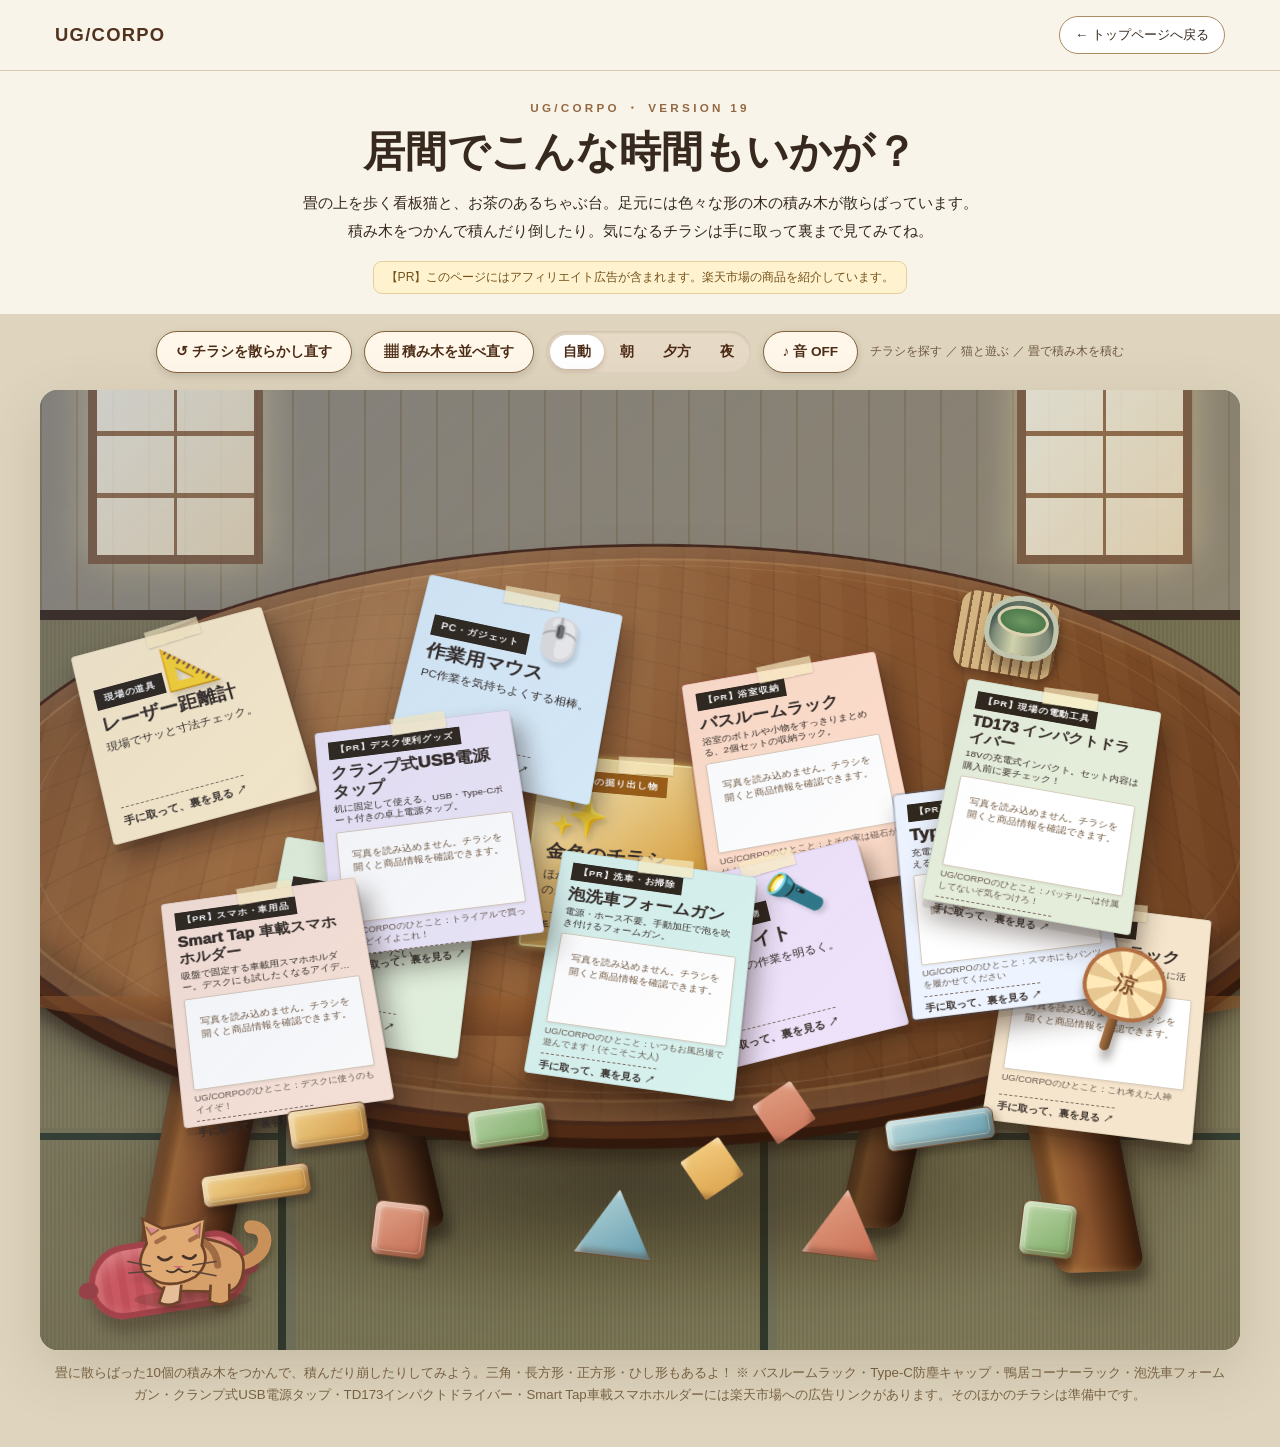
==== affiliate.html @ 56a3729c "Update affiliate.html" ====
<!doctype html>
<html lang="ja">
<head>
<meta charset="utf-8">
<meta name="viewport" content="width=device-width,initial-scale=1">
<meta name="description" content="UG/CORPOのおすすめ道具を、和室のちゃぶ台に散らかったチラシから探すアフィリエイトコーナー。">
<title>アフィリエイトコーナー｜UG/CORPO【居間でこんな時間もいかが？・Version 19】</title>
<style>
:root{font-family:"Yu Gothic","Hiragino Kaku Gothic ProN",Meiryo,sans-serif;color:#37291e;color-scheme:light}
*{box-sizing:border-box}
html{scroll-behavior:smooth}
body{margin:0;min-height:100vh;background:#dfd5be}
a{color:inherit}
button{font:inherit;cursor:pointer}
:focus-visible{outline:3px solid #f0a836;outline-offset:4px}
.site-head{padding:16px clamp(15px,5vw,55px);background:#f8f4e9;display:flex;align-items:center;justify-content:space-between;gap:12px;border-bottom:1px solid #dac9ac}
.site-brand{font-size:1.15rem;font-weight:900;letter-spacing:.07em;color:#51321d;text-decoration:none}
.site-head .back{font-size:.83rem;text-decoration:none;border:1px solid #ad8c64;border-radius:30px;padding:9px 15px;background:white}
.intro{padding:30px 18px 20px;text-align:center;background:#f8f4e9}
.eyebrow{font-size:.73rem;letter-spacing:.28em;color:#946942;font-weight:800}
h1{font-size:clamp(1.65rem,4vw,2.6rem);margin:8px auto 10px}
.intro p{font-size:.92rem;line-height:1.9;margin:0 auto;max-width:760px}
.notice{display:inline-block;background:#fff3cf;color:#73511c;border:1px solid #e5d09b;padding:7px 12px;border-radius:9px;font-size:.76rem;margin-top:15px}
.toolbar{display:flex;align-items:center;justify-content:center;gap:12px;margin:17px 12px;flex-wrap:wrap}
.toolbar button{border:1px solid #83603e;background:#fff8ea;border-radius:28px;padding:11px 19px;color:#4d2c17;box-shadow:0 3px 8px #0002;font-size:.85rem;font-weight:800}
.toolbar span{font-size:.78rem;color:#6f5944}
/* 和室：壁、障子、畳 */
.scene{isolation:isolate;position:relative;overflow:hidden;max-width:1200px;height:790px;margin:auto;border-radius:18px;background:linear-gradient(#e6d4af 0 24%,#958d54 24% 100%);box-shadow:0 20px 60px #4d382529,inset 0 0 30px #54392722}
.wall{position:absolute;inset:0 0 auto;height:24%;background:repeating-linear-gradient(90deg,#d6bc8c 0 2px,transparent 2px 36px),linear-gradient(110deg,#e7dbbd,#e3cfa7);border-bottom:10px solid #65462e}
.shoji{position:absolute;top:-36px;width:175px;height:210px;opacity:.79;border:9px solid #795438;background:linear-gradient(90deg,transparent 0 49%,#8e6640 49% 51%,transparent 51%),repeating-linear-gradient(0deg,transparent 0 57px,#916640 57px 62px),linear-gradient(130deg,#fffdef,#f3e2be);box-shadow:0 6px 20px #34231733}
.shoji.left{left:4%}.shoji.right{right:4%}
.tatami{position:absolute;inset:24% 0 0;background:
  repeating-linear-gradient(90deg,transparent 0 238px,#384e36 238px 246px,#a4a67b 246px 255px,transparent 255px 482px),
  repeating-linear-gradient(0deg,transparent 0 210px,#405844 210px 217px,#b4ad75 217px 222px,transparent 222px 424px),
  repeating-linear-gradient(90deg,#fff7d40e 0 2px,#273d2f10 2px 4px),
  linear-gradient(115deg,#c8bd7e,#aea968 55%,#c5ba7a)}
.tatami:after{content:"";position:absolute;inset:0;background:radial-gradient(ellipse at center,transparent 18%,#56452a40 100%)}
/* 大きなちゃぶ台：天板、厚い縁、手前と奥の脚 */
.chabudai{position:absolute;width:min(1100px,98%);height:750px;left:50%;top:3px;transform:translateX(-50%);filter:drop-shadow(0 24px 22px #3022143c)}
.floor-shadow{position:absolute;z-index:0;left:9%;right:9%;bottom:2%;height:25%;background:radial-gradient(ellipse,#281f15a1 0%,#34250e47 38%,transparent 70%);filter:blur(20px)}
.leg{position:absolute;z-index:1;top:53%;height:39%;width:7%;background:linear-gradient(90deg,#4a270f 0%,#9d6635 22%,#85502b 50%,#46240e 89%,#30190d);border-radius:7px 7px 16px 16px;box-shadow:inset 5px 0 9px #ecc68d43,5px 12px 12px #24190e77;transform-origin:top}
.leg.back-left{left:27%;top:54%;height:29%;width:5%;transform:skewX(13deg);filter:brightness(.65)}
.leg.back-right{right:27%;top:54%;height:29%;width:5%;transform:skewX(-12deg);filter:brightness(.65)}
.leg.front-left{left:19%;transform:skewX(-9deg) rotate(2deg)}
.leg.front-right{right:19%;transform:skewX(9deg) rotate(-2deg)}
.top-slab{position:absolute;z-index:2;left:2%;right:2%;top:7%;height:69%;border-radius:50%;transform:perspective(1400px) rotateX(36deg) rotate(-1deg);transform-origin:center center;
 background:
 radial-gradient(ellipse at 31% 16%,#fff1cd27,transparent 33%),
 repeating-radial-gradient(ellipse at 32% 110%,transparent 0 19px,#20120915 20px 21px,transparent 22px 41px),
 repeating-linear-gradient(94deg,transparent 0 24px,#2510040f 25px 27px,#ffdf9d0a 27px 50px),
 linear-gradient(115deg,#81512c 0%,#b77b45 28%,#995e31 62%,#72401f 100%);
 box-shadow:0 12px 0 #5b3017,0 21px 0 #391c0e,0 30px 16px #26170e99,inset 0 0 0 17px #4f28164b,inset 0 0 0 20px #edbf8440,inset 0 8px 32px #f7d6aa44,inset 0 -30px 26px #190d0b52;
 border:4px solid #4f2c1c}
.top-slab:after{content:"";position:absolute;inset:4% 5%;border-radius:50%;border:1px solid #f4d1a833;pointer-events:none}
.wood-rim{position:absolute;z-index:3;left:7%;right:7%;top:55%;height:20%;border-radius:0 0 50% 50%/0 0 90% 90%;background:linear-gradient(#985b2a99,#5b311a,#381e11);clip-path:ellipse(50% 24% at 50% 0);opacity:.9;pointer-events:none}
/* 茶器・和室小物 */
.coaster{position:absolute;z-index:5;left:70%;top:19%;width:100px;height:78px;transform:rotate(10deg);border-radius:15px;background:repeating-linear-gradient(90deg,#d8b782 0 7px,#805d38 8px 10px);box-shadow:0 4px 8px #0004;pointer-events:none}
.teacup{position:absolute;z-index:6;left:72%;top:19%;width:74px;height:64px;border-radius:50% 50% 39% 39%;background:linear-gradient(90deg,#6c7d6d,#d4d5ac 40%,#88917c 86%);border:5px solid #c4c8af;box-shadow:5px 13px 12px #24170d55,inset 0 12px 5px #334a43ad;pointer-events:none;transform:rotate(10deg)}
.teacup:before{content:"";position:absolute;inset:5px 6px 19px;border-radius:50%;background:radial-gradient(ellipse,#729b62,#406f43);border:3px solid #dfd5b0}
.table-note{position:absolute;z-index:7;left:78%;top:43%;transform:rotate(11deg);padding:14px 12px;background:#f6daa0;box-shadow:2px 6px 10px #26170e66;font-size:.74rem;font-weight:800;color:#6f4a27;pointer-events:none}
/* チラシは天板の上に置き、少し斜めに配置 */
.paper-layer{position:absolute;z-index:8;inset:0;pointer-events:none}
.flyer{position:absolute;left:var(--x);top:var(--y);width:234px;height:242px;padding:14px 14px 13px;border:1px solid #00000016;border-radius:4px;color:#342b26;background:var(--paper);box-shadow:2px 8px 1px #2410061a,7px 17px 27px #21120b70;transform:rotate(var(--rotation)) perspective(1100px) rotateX(8deg);z-index:var(--z);pointer-events:auto;touch-action:none;user-select:none;text-align:left;cursor:grab;display:flex;flex-direction:column;justify-content:space-between;transition:filter .18s,box-shadow .18s}
.flyer[data-id="bathrack"]{box-shadow:2px 8px 1px #2410061a,7px 17px 27px #21120b70,0 0 0 2px #b94a3d42}
.flyer:hover{filter:brightness(1.03);box-shadow:5px 18px 32px #140c096b}
.flyer.dragging{cursor:grabbing;filter:brightness(1.05);box-shadow:10px 26px 35px #140c0988}
.flyer:before{content:"";position:absolute;top:-8px;left:39%;width:57px;height:20px;transform:rotate(-3deg);background:#fff1c4b0;box-shadow:0 1px 2px #0003}
.flyer-kicker{font-size:.65rem;font-weight:900;background:#30281e;color:white;display:inline-block;padding:5px 9px;letter-spacing:.08em}
.flyer-icon{font-size:3.45rem;text-align:center;margin:6px 0 1px;line-height:1.2;text-shadow:3px 5px 5px #0002}
.flyer-title{font-size:1.42rem;font-weight:1000;line-height:1.25;display:block}
.flyer-copy{font-size:.75rem;line-height:1.5;display:block;margin-top:6px}
.flyer-end{border-top:1px dashed #7f6c63;padding-top:7px;text-align:right;font-size:.69rem;font-weight:800;display:block;margin-top:6px}
.room-foot{max-width:1200px;margin:12px auto 40px;text-align:center;color:#796445;font-size:.83rem;line-height:1.7;padding:0 14px}
/* 手に取った紙：表と裏を3D回転で切り替え */
dialog{width:min(500px,calc(100vw - 28px));max-height:min(90dvh,730px);padding:0;border:0;border-radius:13px;box-shadow:0 36px 100px #180d05bd;background:transparent;overflow:visible}
dialog::backdrop{background:#120b06b8;backdrop-filter:blur(5px)}
.paper-modal{height:min(550px,77dvh);min-height:430px;perspective:1200px}
.paper-modal-inner{width:100%;height:100%;position:relative;transform-style:preserve-3d;transition:transform .65s cubic-bezier(.2,.8,.2,1)}
dialog.is-back .paper-modal-inner{transform:rotateY(180deg)}
.paper-face{position:absolute;inset:0;overflow:auto;background:#fff8e8;border-radius:8px;backface-visibility:hidden;-webkit-backface-visibility:hidden;padding:28px 29px;box-shadow:inset 0 0 30px #996e2816;display:flex;flex-direction:column;justify-content:space-between}
.paper-face.back{transform:rotateY(180deg);background:repeating-linear-gradient(0deg,transparent 0 29px,#87a1b822 30px 31px),#fffef6}
.modal-top{display:flex;justify-content:space-between;align-items:start;gap:10px}
.modal-kicker{color:#9d6c37;font-size:.78rem;font-weight:900;letter-spacing:.17em}
.close{flex:none;border:none;background:#eadccb;border-radius:100%;font-size:1.5rem;width:38px;height:38px}
.paper-face h2{font-size:clamp(1.5rem,5vw,2.2rem);margin:9px 0}
.paper-face p{line-height:1.9;font-size:.96rem}
.modal-icon{font-size:4rem;text-align:center}
.memo-title{font-family:cursive;color:#536981;font-size:1.25rem;margin:10px 0}
.memo-list{line-height:2;padding-left:24px;font-size:.91rem}
.modal-buttons{display:flex;flex-wrap:wrap;gap:9px;margin-top:12px}
.modal-buttons button,.modal-buttons a{border:0;border-radius:9px;background:#3c2d23;color:#fff;text-decoration:none;padding:11px 14px;font-weight:800;font-size:.83rem}
.modal-buttons .shop-rakuten{background:#bf294b}.modal-buttons .shop-amazon{background:#343c48}
.placeholder{font-size:.77rem;color:#6f6054;margin-top:10px}
@media(max-width:760px){
.scene{height:830px;border-radius:13px}.chabudai{width:118%;height:780px;left:50%;top:26px}
.top-slab{top:10%;height:64%;transform:perspective(1050px) rotateX(38deg)}
.leg{top:54%;height:33%}.wood-rim{top:55%}
.flyer{width:clamp(137px,37vw,195px);height:207px;padding:11px}
.flyer{left:var(--xm);top:var(--ym);transform:rotate(var(--rm)) perspective(1050px) rotateX(8deg)}
.flyer-icon{font-size:2.6rem;margin:3px 0}.flyer-title{font-size:1.03rem}.flyer-copy{font-size:.67rem}.flyer-end{font-size:.62rem}.flyer-kicker{font-size:.58rem}
.table-note{display:none}.teacup{left:77%;top:16%;transform:scale(.67)}.coaster{left:76%;top:17%;transform:scale(.65)}
.shoji{width:94px;height:168px}.site-head{padding:10px 14px}.site-brand{font-size:1rem}
}
@media(prefers-reduced-motion:reduce){.paper-modal-inner,.flyer{transition:none}}

/* ==================================================
   Version 5：広くて大きなちゃぶ台（2026-11-04）
   ※ このファイルだけで動作します。外部CSSは不要です。
   ================================================== */
.scene {
  height: 960px;
}
.chabudai {
  width: min(1380px, 116%);
  height: 890px;
  top: 28px;
}
/* 大きな天板。見下ろす角度はゆるめの32度。 */
.top-slab {
  left: 1%;
  right: 1%;
  top: 5%;
  height: 76%;
  transform: perspective(1500px) rotateX(32deg) rotate(-1deg);
}
.wood-rim {
  left: 5%;
  right: 5%;
  top: 65%;
  height: 19%;
}
/* 天板を大きくした分、脚も太く長く */
.leg {
  top: 59%;
  height: 37%;
  width: 6.5%;
}
.leg.back-left, .leg.back-right {
  top: 61%;
  height: 30%;
  width: 4.5%;
}
.leg.front-left { left: 18%; }
.leg.front-right { right: 18%; }
.floor-shadow {bottom:0; left:6%; right:6%;height:27%;}
/* お茶セットは天板の奥側へ */
.coaster {top:20%;left:73%;}
.teacup {top:20%;left:75%;}
.table-note {top:35%;left:78%;}
/* ちゃぶ台に寝かせた小ぶりなチラシ */
.flyer {
  width: 204px;
  height: 216px;
  transform: rotate(var(--rotation)) perspective(1050px) rotateX(20deg) scaleY(.95);
}
.flyer-icon {font-size:3rem;margin:3px 0 0;}
.flyer-title {font-size:1.28rem;}
.flyer-copy {font-size:.72rem;}
@media (max-width: 760px) {
  .scene {height: 955px;}
  .chabudai {width: 145%;height: 880px;top: 24px;}
  .top-slab {
    left: 1%;right:1%;top: 8%;height: 72%;
    transform: perspective(1100px) rotateX(34deg) rotate(-1deg);
  }
  .wood-rim {left:5%;right:5%;top:65%;height:17%;}
  .leg {top:60%;height:33%;width:6%;}
  .leg.back-left,.leg.back-right {top:60%;height:27%;width:4.5%;}
  .flyer {
    width: clamp(120px, 35vw, 170px);
    height: 186px;
    transform: rotate(var(--rm)) perspective(850px) rotateX(20deg) scaleY(.95);
  }
  .flyer-icon{font-size:2.28rem;margin:2px 0;}
  .flyer-title{font-size:1rem;}
  .flyer-copy{font-size:.65rem;}
  .flyer-end{font-size:.60rem;}
  .flyer-kicker{font-size:.57rem;}
  .coaster{left:74%;top:22%;transform:scale(.58);}
  .teacup{left:75%;top:22%;transform:scale(.62);}
}


/* ===================== VERSION 6 — 遊べる和室 ===================== */
.scene{transition:background 1.2s ease}
.scene[data-time="evening"]{background:linear-gradient(#d6a77c 0 24%,#807b4a 24% 100%)}
.scene[data-time="night"]{background:linear-gradient(#53617c 0 24%,#525b45 24% 100%)}
.scene[data-time="evening"] .wall{filter:sepia(.36) saturate(1.25)}
.scene[data-time="night"] .wall{filter:brightness(.63) saturate(.75)}
.scene[data-time="evening"] .shoji{box-shadow:0 0 35px #f5bd6c99,0 6px 20px #34231733}
.scene[data-time="night"] .shoji{box-shadow:0 0 36px #fff0b7aa,0 6px 20px #34231733;background-color:#f8e9bb}
.scene[data-time="night"] .tatami{filter:brightness(.75) saturate(.75)}
.scene[data-time="night"] .top-slab{filter:brightness(.88)}
.ambient-light{position:absolute;inset:0;z-index:12;pointer-events:none;transition:background 1.2s ease}
.scene[data-time="evening"] .ambient-light{background:linear-gradient(125deg,#f4a24d20,transparent 65%)}
.scene[data-time="night"] .ambient-light{background:linear-gradient(135deg,#2e447f22,transparent 65%)}
.time-switch{display:flex;align-items:center;gap:3px;padding:4px;border-radius:30px;background:#e6d9c6;box-shadow:inset 0 1px 3px #50371b33}
.toolbar .time-switch .time-btn{padding:8px 13px;background:transparent;box-shadow:none;border:0;font-weight:800}
.toolbar .time-switch .time-btn.is-active{background:white;box-shadow:0 2px 5px #48290d35}
.toolbar button[aria-pressed="true"]:not(.time-btn){background:#f6db95}
/* 猫の座布団：ちゃぶ台の前の畳 */
.zabuton{position:absolute;z-index:4;bottom:4%;left:4%;width:160px;height:74px;border-radius:42px 33px 34px 36px;transform:rotate(-9deg);background:repeating-linear-gradient(90deg,#cf5960 0 8px,#c65058 8px 16px);border:6px solid #a84248;box-shadow:inset 0 7px 18px #ffc0bb77,0 14px 14px #35221655;pointer-events:none}
.zabuton:before,.zabuton:after{content:"";position:absolute;top:26px;width:20px;height:17px;border-radius:50%;background:#9b4146}
.zabuton:before{left:-17px}.zabuton:after{right:-17px}
.zabuton span{position:absolute;left:50%;top:50%;transform:translate(-50%,-50%);font-size:11px;color:#ffe0d2;font-weight:800;letter-spacing:.22em;opacity:.8}
/* 手描き風の猫（SVG内の手足としっぽも動く） */
.cat{--cat-x:0px;position:absolute;bottom:3%;left:6%;z-index:11;width:160px;height:135px;padding:0;border:0;background:transparent;cursor:pointer;touch-action:manipulation;transform-origin:center bottom;animation:cat-walk 24s linear infinite alternate;filter:drop-shadow(2px 7px 2px #36271540)}
.cat-svg{display:block;width:100%;height:100%;overflow:visible}
.cat .tail{transform-origin:140px 77px;animation:cat-tail 2.6s ease-in-out infinite alternate}
.cat .paw{transform-box:fill-box;transform-origin:center top;animation:cat-paw .62s ease-in-out infinite alternate}
.cat .paw-back{animation-delay:-.31s}
.cat-bubble{position:absolute;z-index:2;bottom:108px;left:15px;min-width:94px;padding:9px 12px;background:#fff9e9;border:2px solid #a67b5a;border-radius:18px 18px 18px 3px;box-shadow:2px 4px 8px #0002;color:#6c432c;font-size:13px;font-weight:900;white-space:nowrap;opacity:0;transform:translateY(10px);transition:opacity .2s,transform .2s;pointer-events:none}
.cat.speaking .cat-bubble{opacity:1;transform:translateY(0)}
.cat.cat-pet .cat-svg{animation:cat-happy .5s ease-in-out 2}
.cat.cat-napping{animation:none;left:5.5%;bottom:3.5%;transform:rotate(4deg) scale(.92)}
.cat.cat-napping .cat-svg{animation:cat-sleep 2s ease-in-out infinite alternate}
.cat.cat-napping .paw{animation:none}
@keyframes cat-walk{0%{left:6%;transform:scaleX(1)}45%{left:68%;transform:scaleX(1)}50%{left:68%;transform:scaleX(-1)}95%{left:6%;transform:scaleX(-1)}100%{left:6%;transform:scaleX(1)}}
@keyframes cat-paw{from{transform:rotate(12deg)}to{transform:rotate(-12deg)}}
@keyframes cat-tail{from{transform:rotate(-8deg)}to{transform:rotate(13deg)}}
@keyframes cat-happy{50%{transform:translateY(-9px) rotate(-3deg)}}
@keyframes cat-sleep{from{transform:scale(1)}to{transform:scale(1.04,.97)}}
/* 湯気＋お茶を注ぐ操作。クリック判定はテーブルと同じ座標 */
.teacup{pointer-events:none}
.steam{position:absolute;bottom:55px;left:20px;width:10px;height:40px;border-left:3px solid #fff7d7a9;border-radius:50%;opacity:0;animation:steam-float 3.5s ease-out infinite;filter:blur(2px)}
.steam-2{left:38px;animation-delay:1.1s}.steam-3{left:54px;animation-delay:2.15s}
@keyframes steam-float{0%{opacity:0;transform:translateY(10px) skewX(5deg)}30%{opacity:.68}100%{opacity:0;transform:translateY(-51px) skewX(-19deg)}}
.tea-action{position:absolute;z-index:8;left:74%;top:18%;width:100px;height:110px;border:0;border-radius:50%;background:transparent;cursor:pointer;touch-action:manipulation}
.tea-action:focus-visible{outline:3px solid #ffdb9b}
.tea-action.pour:after{content:"🍵";position:absolute;left:-20px;top:-12px;font-size:32px;animation:tea-pop 1.4s ease both;pointer-events:none}
@keyframes tea-pop{0%{opacity:0;transform:translateY(30px) rotate(-25deg)}30%{opacity:1}100%{opacity:0;transform:translateY(-40px) rotate(6deg)}}
/* うちわ：畳側から取りやすい場所に */
.uchiwa{position:absolute;z-index:9;right:3.8%;bottom:15%;width:95px;height:100px;background:transparent;border:0;cursor:pointer;transform:rotate(18deg);filter:drop-shadow(4px 9px 5px #21170d66);touch-action:manipulation}
.fan-top{display:grid;place-items:center;position:absolute;left:6px;top:0;width:84px;height:73px;border-radius:52% 52% 46% 46%;border:4px solid #b16f42;background:repeating-conic-gradient(from 20deg,#ffe9b9 0deg 22deg,#e7c893 24deg 45deg);color:#85522e;font-size:21px;font-weight:900}
.fan-handle{position:absolute;top:61px;left:42px;width:10px;height:45px;border-radius:6px;background:linear-gradient(90deg,#ac7542,#6b4729);z-index:-1}
.uchiwa.fan-wave{animation:fanwave .55s ease-in-out 3}
@keyframes fanwave{0%,100%{transform:rotate(18deg)}50%{transform:rotate(-28deg)}}
.flyer.windy{transition:left .72s cubic-bezier(.2,.7,.3,1),top .72s cubic-bezier(.2,.7,.3,1),transform .72s}
.secret-flyer{background:linear-gradient(135deg,#fff6c9,#d99c35 75%,#f2c76f)!important;border:2px solid #f9eaa5;box-shadow:0 0 8px #f1cb61,4px 10px 24px #2410067a}
.secret-flyer .flyer-kicker{background:#9d5e15}
.secret-flyer .flyer-icon{animation:secret-glimmer 3.5s ease-in-out infinite}
@keyframes secret-glimmer{50%{filter:drop-shadow(0 0 6px #fffcdb)}}
.scene-toast{position:absolute;z-index:18;left:50%;bottom:19px;transform:translate(-50%,10px);background:#fff9e9ec;border:1px solid #aa8b69;border-radius:25px;padding:9px 18px;text-align:center;color:#57351a;font-size:.82rem;font-weight:800;opacity:0;pointer-events:none;transition:opacity .25s,transform .25s;max-width:min(95%,450px);box-shadow:0 6px 18px #34220b33}
.scene-toast.visible{opacity:1;transform:translate(-50%,0)}
@media(max-width:760px){
 .toolbar{gap:8px}.toolbar>span{width:100%;text-align:center}
 .toolbar .time-switch .time-btn{padding:7px 10px}
 .cat{width:112px;height:108px;bottom:3%;left:3%;animation-name:cat-walk-mobile}
 .cat.cat-napping{left:3%;bottom:3%}
 .zabuton{width:110px;height:56px;left:2%;bottom:4%}
 .uchiwa{right:1%;bottom:15%;transform:scale(.77) rotate(18deg)}
 .tea-action{left:70%;top:19%;width:87px;height:85px}
 .scene-toast{bottom:16px;font-size:.74rem}
}
@keyframes cat-walk-mobile{0%{left:2%;transform:scaleX(1)}45%{left:63%;transform:scaleX(1)}50%{left:63%;transform:scaleX(-1)}95%{left:2%;transform:scaleX(-1)}100%{left:2%;transform:scaleX(1)}}
@media(prefers-reduced-motion:reduce){
 .cat,.cat .tail,.cat .paw,.steam,.secret-flyer .flyer-icon{animation:none!important}
 .ambient-light,.scene,.flyer.windy{transition:none!important}
}


/* うちわはちゃぶ台の外枠ではなく、表示エリアに固定して見切れを防止。 */
.uchiwa{right:6%;top:58%;bottom:auto}
@media(max-width:760px){.uchiwa{right:3%;top:70%;bottom:auto;transform:scale(.77) rotate(18deg)}}
.cat.cat-climbing{animation:none;top:43%;left:72%;bottom:auto;transform:scale(.7) rotate(-7deg);z-index:14}
@media(max-width:760px){.cat.cat-climbing{top:44%;left:64%;transform:scale(.55) rotate(-7deg)}}

/* VERSION 7 — ちゃぶ台の上と畳の積み木。外部ライブラリ不要 */
.block-layer{position:absolute;inset:0;z-index:10;pointer-events:none;overflow:hidden}
.wood-block{position:absolute;left:0;top:0;display:grid;place-items:center;pointer-events:auto;cursor:grab;touch-action:none;user-select:none;width:64px;height:43px;border-radius:7px;border:2px solid #6c4222;box-shadow:inset 5px 4px 5px #fff7d09b,inset -6px -5px 5px #4e2a1469,4px 7px 5px #1b110b75;color:#56361d;font-weight:1000;font-size:20px;line-height:1;will-change:transform;background:linear-gradient(145deg,#e4b778,#a96a35)}
.wood-block:before{content:"";position:absolute;inset:3px;border-radius:5px;border:1px solid #fff9d555;pointer-events:none}
.wood-block.dragging{cursor:grabbing;filter:brightness(1.08);box-shadow:inset 5px 4px 5px #fff7d09b,inset -6px -5px 5px #4e2a1469,9px 14px 16px #1b110b88}
.wood-block[data-color="red"]{background:linear-gradient(145deg,#e5a588,#c76e54)}
.wood-block[data-color="yellow"]{background:linear-gradient(145deg,#f9d68b,#d69a43)}
.wood-block[data-color="green"]{background:linear-gradient(145deg,#bad5a5,#7eab68)}
.wood-block[data-color="blue"]{background:linear-gradient(145deg,#b8d7da,#649cae)}
.block-tag{position:absolute;top:16px;left:11%;z-index:10;background:#fff4d2d9;border:1px solid #98744ba0;border-radius:6px;padding:5px 8px;font-size:11px;font-weight:850;pointer-events:none;color:#623d22}
@media(max-width:760px){.wood-block{width:46px;height:34px;font-size:16px}.block-tag{top:7px;left:4%;font-size:9px;padding:3px 5px}}
@media(prefers-reduced-motion:reduce){.wood-block{transition:none!important}}

/* 形状は実際の多角形として物理衝突も判定する */
.wood-block{border-radius:6px;box-sizing:border-box;border:1.5px solid #714a2d;font-size:15px;z-index:auto;position:absolute;transform-origin:center center;box-shadow:inset 4px 4px 6px #ffffff80,inset -4px -4px 6px #57352177,3px 6px 8px #100b0859}
.wood-block:before{inset:4px;border:1px solid #fff7d354}
.wood-block[data-shape="triangle"]{clip-path:polygon(50% 0,100% 100%,0 100%);padding-top:13px;border-radius:0;filter:drop-shadow(3px 6px 3px #2916076e)}
.wood-block[data-shape="diamond"]{clip-path:polygon(50% 0,100% 50%,50% 100%,0 50%);border-radius:0;filter:drop-shadow(4px 7px 4px #29160760)}
.wood-block[data-shape="long"]{letter-spacing:.08em;border-radius:7px}
.wood-block[data-shape="square"]{border-radius:8px}
.wood-block[data-shape="triangle"]:before,.wood-block[data-shape="diamond"]:before{display:none}
.wood-block.dragging{filter:drop-shadow(8px 12px 6px #2012069c) brightness(1.08)}
@media(max-width:760px){
 .wood-block{font-size:11px}
 .wood-block[data-shape="triangle"]{padding-top:7px}
}


/* VERSION 13：楽天公式の画像付き広告・4商品対応（公式HTMLは無改変） */
.flyer[data-id="bathrack"] .flyer-title{font-size:1.16rem}
.flyer[data-id="bathrack"] .flyer-icon{font-size:2.2rem}
.flyer[data-id="dustcap"]{background:#edf4ff;box-shadow:2px 8px 1px #2410061a,7px 17px 27px #21120b70,0 0 0 2px #4a73ac44}
.flyer[data-id="dustcap"] .flyer-icon{font-size:2.15rem;line-height:1.1;margin:2px 0}
.flyer[data-id="dustcap"] .flyer-title{font-size:1.13rem}
.flyer[data-id="dustcap"] .flyer-copy{font-size:.67rem}
.flyer-teaser-comment{display:block;font-weight:500;font-size:.62rem;line-height:1.45;color:#66574d;margin-top:8px;padding:0;background:transparent}
.flyer[data-id="dustcap"] .flyer-end{font-size:.61rem}
.product-photo-head{display:block;color:#9d6c37;font-size:.76rem;font-weight:900;margin-top:12px}
.product-comment{background:transparent;border:0;border-top:1px dashed #d9c5a7;padding:9px 0 0;margin:12px 0 8px!important;font-weight:500!important;color:#7b654e;font-size:clamp(.73rem,2vw,.82rem)!important;line-height:1.5!important}
.rakuten-widget-shell{width:100%;max-width:100%;overflow-x:auto;overflow-y:hidden;scrollbar-color:#c7b39a transparent;border:1px solid #e4d7c5;border-radius:10px;background:white;margin:11px 0 9px}
.rakuten-widget-frame{border:0;width:530px;height:280px;display:block;background:#fff}
.official-ad-fallback{display:inline-block;font-size:.77rem;color:#8a2822;text-decoration:underline;text-underline-offset:3px;line-height:1.65;margin-bottom:4px}
.official-ad-note{font-size:.72rem!important;color:#80654b;margin:4px 0 6px!important;line-height:1.5!important}
#detail.has-official-ad{width:min(600px,calc(100vw - 22px));max-height:92dvh}
#detail.has-official-ad .paper-modal{height:min(690px,86dvh);min-height:440px}
#detail.has-official-ad .paper-face{padding:21px 23px;justify-content:flex-start}
#detail.has-official-ad .paper-face h2{font-size:clamp(1.25rem,3.5vw,1.75rem);margin:6px 0}
#detail.has-official-ad .paper-face p{font-size:.88rem;line-height:1.7;margin:8px 0}
#detail.has-official-ad .modal-icon{display:none}
#detail.has-official-ad .modal-buttons{margin-top:auto;padding-top:12px}
#detail.has-official-ad .memo-list{font-size:.85rem;line-height:1.8}
@media(max-width:760px){
  .flyer[data-id="dustcap"] .flyer-icon{font-size:1.6rem}
  .flyer[data-id="bathrack"] .flyer-title{font-size:.88rem}
  .flyer[data-id="bathrack"] .flyer-icon{font-size:1.55rem}
  .flyer[data-id="dustcap"] .flyer-title{font-size:.87rem}
  .flyer[data-id="dustcap"] .flyer-copy{font-size:.58rem}
  .flyer-teaser-comment{font-size:.58rem;padding:3px 4px}
  #detail.has-official-ad .paper-face{padding:16px}
  #detail.has-official-ad .rakuten-widget-frame{width:530px}
}

/* ================================================
   Version 14 — ちゃぶ台のチラシに商品写真を印刷
   楽天の公式画像URLをそのまま利用。写真自体は切り抜かない。
   角度はチラシ親要素の transform に合わせる。
   ================================================ */
.flyer.has-product-photo {
  height: 252px;
  padding: 11px 12px 10px;
}
.flyer.has-product-photo .flyer-kicker {
  font-size: .60rem;
  padding: 4px 7px;
}
.flyer.has-product-photo .flyer-icon { display: none; }
.flyer.has-product-photo .flyer-title {
  display: block;
  font-size: 1.14rem;
  line-height: 1.18;
  margin-top: 5px;
}
.flyer.has-product-photo .flyer-copy {
  display: -webkit-box;
  -webkit-line-clamp: 2;
  -webkit-box-orient: vertical;
  overflow: hidden;
  line-height: 1.35;
  font-size: .62rem;
  margin-top: 3px;
}
.flyer-print-photo {
  display: block;
  position: relative;
  height: 100px;
  width: 100%;
  margin: 6px auto 2px;
  padding: 3px;
  overflow: hidden;
  border: 1px solid #d7cbbb;
  border-radius: 2px;
  background: #fff;
  box-shadow: 0 1px 3px #3a271b18;
}
.flyer-print-photo img {
  display: block;
  width: 100%;
  height: 100%;
  object-fit: contain;
  background: #fff;
  border: 0;
  pointer-events: none;
}
.flyer-print-placeholder {
  display: none;
  font-size: .64rem;
  line-height: 1.4;
  color: #745b43;
  text-align: center;
  padding: 16px 6px;
}
.flyer-print-photo.photo-error img { display: none; }
.flyer-print-photo.photo-error .flyer-print-placeholder { display: block; }
.flyer.has-product-photo .flyer-teaser-comment {
  margin-top: 4px;
  padding: 0;
  font-size: .57rem;
  line-height: 1.3;
  display: -webkit-box;
  -webkit-line-clamp: 2;
  -webkit-box-orient: vertical;
  overflow: hidden;
}
.flyer.has-product-photo .flyer-end {
  font-size: .60rem;
  line-height: 1.2;
  padding-top: 6px;
  margin-top: 5px;
}
@media (max-width: 760px) {
  .flyer.has-product-photo {
    height: 220px;
    padding: 8px 9px;
  }
  .flyer.has-product-photo .flyer-kicker { font-size: .49rem; padding: 3px 5px; }
  .flyer.has-product-photo .flyer-title { font-size: .86rem; margin-top: 4px; }
  .flyer.has-product-photo .flyer-copy { font-size: .54rem; -webkit-line-clamp: 2; }
  .flyer-print-photo {height: 78px; margin: 4px auto 2px; padding: 2px;}
  .flyer.has-product-photo .flyer-teaser-comment {
    font-size: .49rem; line-height: 1.2; margin-top: 2px;
  }
  .flyer.has-product-photo .flyer-end { font-size: .50rem; padding-top: 3px; margin-top: 2px; }
}

/* VERSION 18: keep the TD173 title legible on the small tabletop flyer */
.flyer[data-id="impact"] .flyer-title{font-size:1.00rem;line-height:1.2}
@media(max-width:760px){.flyer[data-id="impact"] .flyer-title{font-size:.77rem}}
/* VERSION 19: 車載ホルダーの長い名前はチラシ内で小さめに */
.flyer[data-id="carholder"] .flyer-title{font-size:1.03rem;line-height:1.18}
@media(max-width:760px){.flyer[data-id="carholder"] .flyer-title{font-size:.79rem}}
</style>
</head>
<body>
<header class="site-head">
 <a class="site-brand" href="index.html">UG/CORPO</a>
 <a class="back" href="index.html">← トップページへ戻る</a>
</header>
<section class="intro">
 <div class="eyebrow">UG/CORPO ・ VERSION 19</div>
 <h1>居間でこんな時間もいかが？</h1>
 <p>畳の上を歩く看板猫と、お茶のあるちゃぶ台。足元には色々な形の木の積み木が散らばっています。<br>積み木をつかんで積んだり倒したり。気になるチラシは手に取って裏まで見てみてね。</p>
 <div class="notice">【PR】このページにはアフィリエイト広告が含まれます。楽天市場の商品を紹介しています。</div>
</section>
<div class="toolbar" aria-label="和室での遊び方">
  <button id="reset" type="button">↺ チラシを散らかし直す</button>
  <button id="resetBlocks" type="button">▦ 積み木を並べ直す</button>
  <div class="time-switch" role="group" aria-label="和室の時間帯">
    <button type="button" class="time-btn is-active" data-time="auto" aria-pressed="true">自動</button>
    <button type="button" class="time-btn" data-time="morning" aria-pressed="false">朝</button>
    <button type="button" class="time-btn" data-time="evening" aria-pressed="false">夕方</button>
    <button type="button" class="time-btn" data-time="night" aria-pressed="false">夜</button>
  </div>
  <button id="soundToggle" type="button" aria-pressed="false">♪ 音 OFF</button>
  <span>チラシを探す ／ 猫と遊ぶ ／ 畳で積み木を積む</span>
</div>
<main>
<div class="scene" id="scene" data-time="morning" aria-label="畳の上のちゃぶ台と商品チラシ、看板猫">
 <div class="wall"></div><div class="shoji left"></div><div class="shoji right"></div><div class="tatami"></div>
 <div class="chabudai" id="chabudai">
   <div class="floor-shadow"></div>
   <div class="leg back-left"></div><div class="leg back-right"></div>
   <div class="leg front-left"></div><div class="leg front-right"></div>
   <div class="wood-rim"></div><div class="top-slab"></div>
   <div class="coaster"></div>
   <div class="teacup"><span class="steam steam-1"></span><span class="steam steam-2"></span><span class="steam steam-3"></span></div>
   <button class="tea-action" id="teaAction" type="button" aria-label="湯のみをクリックしてお茶を注ぐ" title="お茶を注ぐ 🍵"></button>
   <div class="table-note" id="teaNote">お茶をどうぞ 🍵</div>
   <div class="paper-layer" id="papers"></div>
 </div>
   <button type="button" class="uchiwa" id="fan" aria-label="うちわでチラシに風を送る" title="うちわでパタパタ">
      <span class="fan-top">涼</span><span class="fan-handle"></span>
   </button>
 <div class="block-layer" id="blockLayer" aria-label="畳に置かれた三角や四角の積み木10個。つかんで動かせます"></div>
 <div class="zabuton" aria-hidden="true"></div>
 <button class="cat" id="cat" type="button" aria-label="歩いている看板猫をなでる" title="猫をなでる 🐾">
   <span class="cat-bubble" id="catBubble" aria-hidden="true">にゃ〜♪</span>
   <svg class="cat-svg" viewBox="0 0 180 130" xmlns="http://www.w3.org/2000/svg" aria-hidden="true">
    <ellipse cx="91" cy="117" rx="66" ry="10" fill="#453021" opacity=".22"/>
    <path class="tail" d="M137 78 C179 73 180 35 156 35" fill="none" stroke="#ce9359" stroke-width="15" stroke-linecap="round"/>
    <path d="M54 59 C78 42 119 45 143 64 C153 74 148 106 129 108 L65 107 C40 105 39 76 54 59Z" fill="#dca36a" stroke="#704326" stroke-width="3"/>
    <path d="M82 48 C103 48 117 58 119 78" fill="none" stroke="#a46d41" stroke-width="8" stroke-linecap="round"/>
    <path class="paw paw-back" d="M111 100 L110 119 Q123 126 132 118 L132 99" fill="#dca36a" stroke="#704326" stroke-width="3"/>
    <path class="paw paw-front" d="M59 102 L53 120 Q64 126 76 119 L78 100" fill="#ecc29a" stroke="#704326" stroke-width="3"/>
    <path d="M39 54 L34 26 L57 37 L84 32 L105 25 L101 56 Q112 75 94 91 Q65 107 43 92 Q23 81 39 54Z" fill="#e6ae72" stroke="#704326" stroke-width="3"/>
    <path d="M38 35 L44 44 L53 38 M91 38 L99 32 L98 48" fill="#df8d96" stroke="#a46a46" stroke-width="2"/>
    <path d="M52 69 Q59 76 67 69 M80 68 Q88 74 94 67" fill="none" stroke="#493326" stroke-width="3" stroke-linecap="round"/>
    <path d="M68 79 L75 82 L81 79" fill="#d56f74"/>
    <path d="M75 82 Q68 89 61 84 M75 82 Q83 89 89 84" fill="none" stroke="#493326" stroke-width="2"/>
    <path d="M43 79 L18 74 M44 85 L19 87 M91 78 L117 74 M91 85 L117 90" stroke="#5c4435" stroke-width="1.8" stroke-linecap="round"/>
    <path d="M50 52 L59 47 M88 50 L95 46" stroke="#aa7046" stroke-width="5" stroke-linecap="round"/>
   </svg>
 </button>
 <div class="ambient-light" aria-hidden="true"></div>
 <div class="scene-toast" id="sceneToast" role="status" aria-live="polite"></div>
</div>
<p class="room-foot">畳に散らばった10個の積み木をつかんで、積んだり崩したりしてみよう。三角・長方形・正方形・ひし形もあるよ！ ※ バスルームラック・Type-C防塵キャップ・鴨居コーナーラック・泡洗車フォームガン・クランプ式USB電源タップ・TD173インパクトドライバー・Smart Tap車載スマホホルダーには楽天市場への広告リンクがあります。そのほかのチラシは準備中です。</p>
</main>
<dialog id="detail" aria-label="チラシの商品紹介">
 <div class="paper-modal"><div class="paper-modal-inner">
   <section class="paper-face front">
    <div><div class="modal-top"><span class="modal-kicker" id="front-category"></span><button class="close" type="button" data-close aria-label="閉じる">×</button></div>
    <div class="modal-icon" id="front-icon"></div><h2 id="front-title"></h2><p id="front-description"></p><div id="front-rakuten-widget" hidden></div><p class="product-comment" id="front-comment" hidden></p></div>
    <div class="modal-buttons"><button type="button" data-flip>↻ チラシの裏を見る</button><button type="button" data-close>机に戻す</button></div>
   </section>
   <section class="paper-face back">
    <div><div class="modal-top"><span class="modal-kicker">裏面の手書きメモ</span><button class="close" type="button" data-close aria-label="閉じる">×</button></div>
    <h2 class="memo-title" id="back-title"></h2><p id="back-description"></p><ul class="memo-list" id="back-list"></ul></div>
    <div><div id="back-rakuten-widget" hidden></div><div class="modal-buttons" id="shop-links"></div><p class="placeholder" id="links-note">※ このチラシの商品リンクはまだ準備中です。</p>
    <div class="modal-buttons"><button type="button" data-flip>↶ 表に戻す</button><button type="button" data-close>机に戻す</button></div></div>
   </section>
 </div></div>
</dialog>
<script>
'use strict';
// 商品のデータ。楽天リンク付きはバスルームラック・防塵キャップ・鴨居ラック。ほかは準備中。

// 楽天アフィリエイト提供の「画像とテキスト」HTMLは編集せず、独立したフレーム内で表示します。
const officialDustCapHtml = String.raw`<table border="0" cellpadding="0" cellspacing="0"><tr><td><div style="border:1px solid #95a5a6;border-radius:.75rem;background-color:#FFFFFF;width:504px;margin:0px;padding:5px;text-align:center;overflow:hidden;"><table><tr><td style="width:240px"><a href="https://hb.afl.rakuten.co.jp/ichiba/59235df3.6c94da3e.59235df4.78cce264/?pc=https%3A%2F%2Fitem.rakuten.co.jp%2Fmorely%2Fdust-proof-cap%2F&link_type=picttext&ut=[base64]%3D%3D" target="_blank" rel="nofollow sponsored noopener" style="word-wrap:break-word;"><img src="https://hbb.afl.rakuten.co.jp/hgb/59235df3.6c94da3e.59235df4.78cce264/?me_id=1438246&item_id=10000034&pc=https%3A%2F%2Fthumbnail.image.rakuten.co.jp%2F%400_mall%2Fmorely%2Fcabinet%2Fmain_img%2Fimg033.jpg%3F_ex%3D240x240&s=240x240&t=picttext" border="0" style="margin:2px" alt="[商品価格に関しましては、リンクが作成された時点と現時点で情報が変更されている場合がございます。]" title="[商品価格に関しましては、リンクが作成された時点と現時点で情報が変更されている場合がございます。]"></a></td><td style="vertical-align:top;width:248px;display: block;"><p style="font-size:12px;line-height:1.4em;text-align:left;margin:0px;padding:2px 6px;word-wrap:break-word"><a href="https://hb.afl.rakuten.co.jp/ichiba/59235df3.6c94da3e.59235df4.78cce264/?pc=https%3A%2F%2Fitem.rakuten.co.jp%2Fmorely%2Fdust-proof-cap%2F&link_type=picttext&ut=[base64]%3D%3D" target="_blank" rel="nofollow sponsored noopener" style="word-wrap:break-word;">【 5個セット 】 Type-C 充電ポート カバー USB-C キャップ コネクタカバー シリコンキャップ 紛失防止 防塵 防水 タイプC キャップ type-c カバー Type-c ダストプラグ iPhone15 16 17 17e Android 防塵キャップ スマホ タブレット 充電口 保護カバー</a><br><span >価格：698円～（税込、送料別)</span> <span style="color:#BBB">(2026/11/4時点)</span></p><div style="margin:10px;"><a href="https://hb.afl.rakuten.co.jp/ichiba/59235df3.6c94da3e.59235df4.78cce264/?pc=https%3A%2F%2Fitem.rakuten.co.jp%2Fmorely%2Fdust-proof-cap%2F&link_type=picttext&ut=[base64]%3D%3D" target="_blank" rel="nofollow sponsored noopener" style="word-wrap:break-word;"><img src="https://static.affiliate.rakuten.co.jp/makelink/rl.svg" style="float:left;max-height:27px;width:auto;margin-top:0" ></a><a href="https://hb.afl.rakuten.co.jp/ichiba/59235df3.6c94da3e.59235df4.78cce264/?pc=https%3A%2F%2Fitem.rakuten.co.jp%2Fmorely%2Fdust-proof-cap%2F%3Fscid%3Daf_pc_bbtn&link_type=picttext&ut=[base64]" target="_blank" rel="nofollow sponsored noopener" style="word-wrap:break-word;"><div style="float:right;width:41%;height:27px;background-color:#bf0000;color:#fff!important;font-size:12px;font-weight:500;line-height:27px;margin-left:1px;padding: 0 12px;border-radius:16px;cursor:pointer;text-align:center;"> 楽天で購入 </div></a></div></td></tr></table></div><br><p style="color:#000000;font-size:12px;line-height:1.4em;margin:5px;word-wrap:break-word"></p></td></tr></table>`;
const officialBathRackHtml = String.raw`<table border="0" cellpadding="0" cellspacing="0"><tr><td><div style="border:1px solid #95a5a6;border-radius:.75rem;background-color:#FFFFFF;width:504px;margin:0px;padding:5px;text-align:center;overflow:hidden;"><table><tr><td style="width:240px"><a href="https://hb.afl.rakuten.co.jp/ichiba/5923211a.ac1b17af.59232121.26058d61/?pc=https%3A%2F%2Fitem.rakuten.co.jp%2Fhosky%2F1167-basurack2%2F&link_type=picttext&ut=[base64]%3D%3D" target="_blank" rel="nofollow sponsored noopener" style="word-wrap:break-word;"><img src="https://hbb.afl.rakuten.co.jp/hgb/5923211a.ac1b17af.59232121.26058d61/?me_id=1400681&item_id=10000088&pc=https%3A%2F%2Fthumbnail.image.rakuten.co.jp%2F%400_mall%2Fhosky%2Fcabinet%2Fchanpin%2F1167-basurack2-01.jpg%3F_ex%3D240x240&s=240x240&t=picttext" border="0" style="margin:2px" alt="[商品価格に関しましては、リンクが作成された時点と現時点で情報が変更されている場合がございます。]" title="[商品価格に関しましては、リンクが作成された時点と現時点で情報が変更されている場合がございます。]"></a></td><td style="vertical-align:top;width:248px;display: block;"><p style="font-size:12px;line-height:1.4em;text-align:left;margin:0px;padding:2px 6px;word-wrap:break-word"><a href="https://hb.afl.rakuten.co.jp/ichiba/5923211a.ac1b17af.59232121.26058d61/?pc=https%3A%2F%2Fitem.rakuten.co.jp%2Fhosky%2F1167-basurack2%2F&link_type=picttext&ut=[base64]%3D%3D" target="_blank" rel="nofollow sponsored noopener" style="word-wrap:break-word;">＼開始4時間☆P2+10％OFF／バスルームラック バスラック シャンプーラック 【2個】 浴室ラック 錆びない フック付き シャワーラック 2段 壁面収納 アルミ カビ防止 収納 収納棚 穴開け不要 大容量 水切り おしゃれ シンプル お風呂場 キッチン 洗面所 送料無料</a><br><span >価格：3,590円（税込、送料別)</span> <span style="color:#BBB">(2026/11/4時点)</span></p><div style="margin:10px;"><a href="https://hb.afl.rakuten.co.jp/ichiba/5923211a.ac1b17af.59232121.26058d61/?pc=https%3A%2F%2Fitem.rakuten.co.jp%2Fhosky%2F1167-basurack2%2F&link_type=picttext&ut=[base64]%3D%3D" target="_blank" rel="nofollow sponsored noopener" style="word-wrap:break-word;"><img src="https://static.affiliate.rakuten.co.jp/makelink/rl.svg" style="float:left;max-height:27px;width:auto;margin-top:0" ></a><a href="https://hb.afl.rakuten.co.jp/ichiba/5923211a.ac1b17af.59232121.26058d61/?pc=https%3A%2F%2Fitem.rakuten.co.jp%2Fhosky%2F1167-basurack2%2F%3Fscid%3Daf_pc_bbtn&link_type=picttext&ut=[base64]" target="_blank" rel="nofollow sponsored noopener" style="word-wrap:break-word;"><div style="float:right;width:41%;height:27px;background-color:#bf0000;color:#fff!important;font-size:12px;font-weight:500;line-height:27px;margin-left:1px;padding: 0 12px;border-radius:16px;cursor:pointer;text-align:center;"> 楽天で購入 </div></a></div></td></tr></table></div><br><p style="color:#000000;font-size:12px;line-height:1.4em;margin:5px;word-wrap:break-word"></p></td></tr></table>`;
const officialHangerHtml = String.raw`<table border="0" cellpadding="0" cellspacing="0"><tr><td><div style="border:1px solid #95a5a6;border-radius:.75rem;background-color:#FFFFFF;width:504px;margin:0px;padding:5px;text-align:center;overflow:hidden;"><table><tr><td style="width:240px"><a href="https://hb.afl.rakuten.co.jp/ichiba/5923b86c.0db4e61e.5923b86d.5b30ee9f/?pc=https%3A%2F%2Fitem.rakuten.co.jp%2Fkadenrand%2F247751%2F&link_type=picttext&ut=[base64]%3D%3D" target="_blank" rel="nofollow sponsored noopener" style="word-wrap:break-word;"><img src="https://hbb.afl.rakuten.co.jp/hgb/5923b86c.0db4e61e.5923b86d.5b30ee9f/?me_id=1253767&item_id=10001589&pc=https%3A%2F%2Fthumbnail.image.rakuten.co.jp%2F%400_mall%2Fkadenrand%2Fcabinet%2Fdenden01%2Fgazou56250135.jpg%3F_ex%3D240x240&s=240x240&t=picttext" border="0" style="margin:2px" alt="[商品価格に関しましては、リンクが作成された時点と現時点で情報が変更されている場合がございます。]" title="[商品価格に関しましては、リンクが作成された時点と現時点で情報が変更されている場合がございます。]"></a></td><td style="vertical-align:top;width:248px;display: block;"><p style="font-size:12px;line-height:1.4em;text-align:left;margin:0px;padding:2px 6px;word-wrap:break-word"><a href="https://hb.afl.rakuten.co.jp/ichiba/5923b86c.0db4e61e.5923b86d.5b30ee9f/?pc=https%3A%2F%2Fitem.rakuten.co.jp%2Fkadenrand%2F247751%2F&link_type=picttext&ut=[base64]%3D%3D" target="_blank" rel="nofollow sponsored noopener" style="word-wrap:break-word;">ハンガーラック 室内物干し 鴨居 ハンガー コーナー ラック 棚 物干し S字フック 4個付 置くだけ 簡単設置 ズレ落ち防止機能付 洋服掛け 収納 リビング 和室 賃貸 長押 コーナーラック アイリスオーヤマ CR-900 *</a><br><span >価格：1,700円（税込、送料無料)</span> <span style="color:#BBB">(2026/11/4時点)</span></p><div style="margin:10px;"><a href="https://hb.afl.rakuten.co.jp/ichiba/5923b86c.0db4e61e.5923b86d.5b30ee9f/?pc=https%3A%2F%2Fitem.rakuten.co.jp%2Fkadenrand%2F247751%2F&link_type=picttext&ut=[base64]" target="_blank" rel="nofollow sponsored noopener" style="word-wrap:break-word;"><img src="https://static.affiliate.rakuten.co.jp/makelink/rl.svg" style="float:left;max-height:27px;width:auto;margin-top:0" ></a><a href="https://hb.afl.rakuten.co.jp/ichiba/5923b86c.0db4e61e.5923b86d.5b30ee9f/?pc=https%3A%2F%2Fitem.rakuten.co.jp%2Fkadenrand%2F247751%2F%3Fscid%3Daf_pc_bbtn&link_type=picttext&ut=eyJwYWdlIjoiaXRlbSIsInR5cGUiOiIyNDB4MjQwIiwibmFtIjoxLCJuYW1wIjoicmlnaHQiLCJjb20iOjEsImNvbXAiOiJkb3duIiwicHJpY2UiOjEsImJvciI6MSwiY29sIjoxLCJiYnRuIjoxLCJwcm9kIjowLCJhbXAiOmZhbHNlfQ==" target="_blank" rel="nofollow sponsored noopener" style="word-wrap:break-word;"><div style="float:right;width:41%;height:27px;background-color:#bf0000;color:#fff!important;font-size:12px;font-weight:500;line-height:27px;margin-left:1px;padding: 0 12px;border-radius:16px;cursor:pointer;text-align:center;"> 楽天で購入 </div></a></div></td></tr></table></div><br><p style="color:#000000;font-size:12px;line-height:1.4em;margin:5px;word-wrap:break-word"></p></td></tr></table>`;
// The vendor-provided ad HTML is unchanged; only the wrapper is responsive.
const officialFoamGunHtml = String.raw`<table border="0" cellpadding="0" cellspacing="0"><tr><td><div style="border:1px solid #95a5a6;border-radius:.75rem;background-color:#FFFFFF;width:504px;margin:0px;padding:5px;text-align:center;overflow:hidden;"><table><tr><td style="width:240px"><a href="https://hb.afl.rakuten.co.jp/ichiba/592f7b66.55d2fa8f.592f7b67.b45a4448/?pc=https%3A%2F%2Fitem.rakuten.co.jp%2Flifebestime%2Flifebest7%2F&link_type=picttext&ut=[base64]" target="_blank" rel="nofollow sponsored noopener" style="word-wrap:break-word;"><img src="https://hbb.afl.rakuten.co.jp/hgb/592f7b66.55d2fa8f.592f7b67.b45a4448/?me_id=1432846&item_id=10000009&pc=https%3A%2F%2Fthumbnail.image.rakuten.co.jp%2F%400_mall%2Flifebestime%2Fcabinet%2F11512989%2Fimgrc0287429304.jpg%3F_ex%3D240x240&s=240x240&t=picttext" border="0" style="margin:2px" alt="[商品価格に関しましては、リンクが作成された時点と現時点で情報が変更されている場合がございます。]" title="[商品価格に関しましては、リンクが作成された時点と現時点で情報が変更されている場合がございます。]"></a></td><td style="vertical-align:top;width:248px;display: block;"><p style="font-size:12px;line-height:1.4em;text-align:left;margin:0px;padding:2px 6px;word-wrap:break-word"><a href="https://hb.afl.rakuten.co.jp/ichiba/592f7b66.55d2fa8f.592f7b67.b45a4448/?pc=https%3A%2F%2Fitem.rakuten.co.jp%2Flifebestime%2Flifebest7%2F&link_type=picttext&ut=[base64]" target="_blank" rel="nofollow sponsored noopener" style="word-wrap:break-word;">【スーパーSALE期間P5倍+最大1000円OFFクーポン】Lumora公式 フォームガン 電源不要 ホース不要 泡立てポンプブラスター 泡洗車 車 掃除 カークリーナー 強力洗浄 クリーナー バイク 洗浄ホースレス 洗浄器 手動加圧 洗車用品 ウォッシュガン 洗車フォームガン</a><br><span >価格：2,480円（税込、送料無料)</span> <span style="color:#BBB">(2026/11/6時点)</span></p><div style="margin:10px;"><a href="https://hb.afl.rakuten.co.jp/ichiba/592f7b66.55d2fa8f.592f7b67.b45a4448/?pc=https%3A%2F%2Fitem.rakuten.co.jp%2Flifebestime%2Flifebest7%2F&link_type=picttext&ut=[base64]" target="_blank" rel="nofollow sponsored noopener" style="word-wrap:break-word;"><img src="https://static.affiliate.rakuten.co.jp/makelink/rl.svg" style="float:left;max-height:27px;width:auto;margin-top:0" ></a><a href="https://hb.afl.rakuten.co.jp/ichiba/592f7b66.55d2fa8f.592f7b67.b45a4448/?pc=https%3A%2F%2Fitem.rakuten.co.jp%2Flifebestime%2Flifebest7%2F%3Fscid%3Daf_pc_bbtn&link_type=picttext&ut=[base64]" target="_blank" rel="nofollow sponsored noopener" style="word-wrap:break-word;"><div style="float:right;width:41%;height:27px;background-color:#bf0000;color:#fff!important;font-size:12px;font-weight:500;line-height:27px;margin-left:1px;padding: 0 12px;border-radius:16px;cursor:pointer;text-align:center;"> 楽天で購入 </div></a></div></td></tr></table></div><br><p style="color:#000000;font-size:12px;line-height:1.4em;margin:5px;word-wrap:break-word"></p></td></tr></table>`;
const officialDeskTapHtml = String.raw`<table border="0" cellpadding="0" cellspacing="0"><tr><td><div style="border:1px solid #95a5a6;border-radius:.75rem;background-color:#FFFFFF;width:504px;margin:0px;padding:5px;text-align:center;overflow:hidden;"><table><tr><td style="width:240px"><a href="https://hb.afl.rakuten.co.jp/ichiba/592f8030.2c220adc.592f8031.cb31bb6b/?pc=https%3A%2F%2Fitem.rakuten.co.jp%2Ffarson%2Fet002974%2F&link_type=picttext&ut=[base64]%3D%3D" target="_blank" rel="nofollow sponsored noopener" style="word-wrap:break-word;"><img src="https://hbb.afl.rakuten.co.jp/hgb/592f8030.2c220adc.592f8031.cb31bb6b/?me_id=1319583&item_id=10007138&pc=https%3A%2F%2Fthumbnail.image.rakuten.co.jp%2F%400_mall%2Ffarson%2Fcabinet%2F10310220%2F12337948%2Fimgrc0134513084.jpg%3F_ex%3D240x240&s=240x240&t=picttext" border="0" style="margin:2px" alt="[商品価格に関しましては、リンクが作成された時点と現時点で情報が変更されている場合がございます。]" title="[商品価格に関しましては、リンクが作成された時点と現時点で情報が変更されている場合がございます。]"></a></td><td style="vertical-align:top;width:248px;display: block;"><p style="font-size:12px;line-height:1.4em;text-align:left;margin:0px;padding:2px 6px;word-wrap:break-word"><a href="https://hb.afl.rakuten.co.jp/ichiba/592f8030.2c220adc.592f8031.cb31bb6b/?pc=https%3A%2F%2Fitem.rakuten.co.jp%2Ffarson%2Fet002974%2F&link_type=picttext&ut=eyJwYWdlIjoiaXRlbSIsInR5cGUiOiIyNDB4MjQwIiwibmFtIjoxLCJuYW1wIjoicmlnaHQiLCJjb20iOjEsImNvbXAiOiJkb3duIiwicHJpY2UiOjEsImJvciI6MSwiY29sIjoxLCJiYnRuIjoxLCJwcm9kIjowLCJhbXAiOmZhbHNlfQ%3D%3D" target="_blank" rel="nofollow sponsored noopener" style="word-wrap:break-word;">【 P2倍★27日16時～ 】【 楽天1位 】 電源タップ usb スイッチ 雷ガード 延長コード タイプC 2m デスク 固定 USB コンセント 黒 白 机 電源 電気 タップ type-c usbポート付き タップ コンセントタップ usbポート クランプ usbコンセント 卓上 クランプ式 テーブルタップ</a><br><span >価格：2,880円～（税込、送料無料)</span> <span style="color:#BBB">(2026/11/6時点)</span></p><div style="margin:10px;"><a href="https://hb.afl.rakuten.co.jp/ichiba/592f8030.2c220adc.592f8031.cb31bb6b/?pc=https%3A%2F%2Fitem.rakuten.co.jp%2Ffarson%2Fet002974%2F&link_type=picttext&ut=eyJwYWdlIjoiaXRlbSIsInR5cGUiOiIyNDB4MjQwIiwibmFtIjoxLCJuYW1wIjoicmlnaHQiLCJjb20iOjEsImNvbXAiOiJkb3duIiwicHJpY2UiOjEsImJvciI6MSwiY29sIjoxLCJiYnRuIjoxLCJwcm9kIjowLCJhbXAiOmZhbHNlfQ%3D%3D" target="_blank" rel="nofollow sponsored noopener" style="word-wrap:break-word;"><img src="https://static.affiliate.rakuten.co.jp/makelink/rl.svg" style="float:left;max-height:27px;width:auto;margin-top:0" ></a><a href="https://hb.afl.rakuten.co.jp/ichiba/592f8030.2c220adc.592f8031.cb31bb6b/?pc=https%3A%2F%2Fitem.rakuten.co.jp%2Ffarson%2Fet002974%2F%3Fscid%3Daf_pc_bbtn&link_type=picttext&ut=eyJwYWdlIjoiaXRlbSIsInR5cGUiOiIyNDB4MjQwIiwibmFtIjoxLCJuYW1wIjoicmlnaHQiLCJjb20iOjEsImNvbXAiOiJkb3duIiwicHJpY2UiOjEsImJvciI6MSwiY29sIjoxLCJiYnRuIjoxLCJwcm9kIjowLCJhbXAiOmZhbHNlfQ==" target="_blank" rel="nofollow sponsored noopener" style="word-wrap:break-word;"><div style="float:right;width:41%;height:27px;background-color:#bf0000;color:#fff!important;font-size:12px;font-weight:500;line-height:27px;margin-left:1px;padding:0 12px;border-radius:16px;cursor:pointer;text-align:center;"> 楽天で購入 </div></a></div></td></tr></table></div><br><p style="color:#000000;font-size:12px;line-height:1.4em;margin:5px;word-wrap:break-word"></p></td></tr></table>`;
const officialMakitaHtml = String.raw`<table border="0" cellpadding="0" cellspacing="0"><tr><td><div style="border:1px solid #95a5a6;border-radius:.75rem;background-color:#FFFFFF;width:504px;margin:0px;padding:5px;text-align:center;overflow:hidden;"><table><tr><td style="width:240px"><a href="https://hb.afl.rakuten.co.jp/ichiba/59342613.aeb45440.59342614.ca4378ec/?pc=https%3A%2F%2Fitem.rakuten.co.jp%2Fhallelujah-japan%2Ftenb-0237%2F&link_type=picttext&ut=[base64]%3D%3D" target="_blank" rel="nofollow sponsored noopener" style="word-wrap:break-word;"><img src="https://hbb.afl.rakuten.co.jp/hgb/59342613.aeb45440.59342614.ca4378ec/?me_id=1355984&item_id=10001833&pc=https%3A%2F%2Fthumbnail.image.rakuten.co.jp%2F%400_mall%2Fhallelujah-japan%2Fcabinet%2Fxin%2F2022sinhb%2Ftenb-0237%2Ftenb-0237-2610.jpg%3F_ex%3D240x240&s=240x240&t=picttext" border="0" style="margin:2px" alt="[商品価格に関しましては、リンクが作成された時点と現時点で情報が変更されている場合がございます。]" title="[商品価格に関しましては、リンクが作成された時点と現時点で情報が変更されている場合がございます。]"></a></td><td style="vertical-align:top;width:248px;display: block;"><p style="font-size:12px;line-height:1.4em;text-align:left;margin:0px;padding:2px 6px;word-wrap:break-word"><a href="https://hb.afl.rakuten.co.jp/ichiba/59342613.aeb45440.59342614.ca4378ec/?pc=https%3A%2F%2Fitem.rakuten.co.jp%2Fhallelujah-japan%2Ftenb-0237%2F&link_type=picttext&ut=eyJwYWdlIjoiaXRlbSIsInR5cGUiOiIyNDB4MjQwIiwibmFtIjoxLCJuYW1wIjoicmlnaHQiLCJjb20iOjEsImNvbXAiOiJkb3duIiwicHJpY2UiOjEsImJvciI6MSwiY29sIjoxLCJiYnRuIjoxLCJwcm9kIjowLCJhbXAiOmZhbHNlfQ%3D%3D" target="_blank" rel="nofollow sponsored noopener" style="word-wrap:break-word;">11/6★P3倍【楽天1位20冠常連】 新型 TD173 マキタ インパクト ドライバー 18V セット マキタインパクトドライバー td173 TD172 後継機 代用 限定色 充電式 Makita 最新 型 急速充電器 動作確認済み 付き 収納ケース インパクト ドライバー</a><br><span >価格：36,800円～（税込、送料無料)</span> <span style="color:#BBB">(2026/11/6時点)</span></p><div style="margin:10px;"><a href="https://hb.afl.rakuten.co.jp/ichiba/59342613.aeb45440.59342614.ca4378ec/?pc=https%3A%2F%2Fitem.rakuten.co.jp%2Fhallelujah-japan%2Ftenb-0237%2F&link_type=picttext&ut=eyJwYWdlIjoiaXRlbSIsInR5cGUiOiIyNDB4MjQwIiwibmFtIjoxLCJuYW1wIjoicmlnaHQiLCJjb20iOjEsImNvbXAiOiJkb3duIiwicHJpY2UiOjEsImJvciI6MSwiY29sIjoxLCJiYnRuIjoxLCJwcm9kIjowLCJhbXAiOmZhbHNlfQ%3D%3D" target="_blank" rel="nofollow sponsored noopener" style="word-wrap:break-word;"><img src="https://static.affiliate.rakuten.co.jp/makelink/rl.svg" style="float:left;max-height:27px;width:auto;margin-top:0" ></a><a href="https://hb.afl.rakuten.co.jp/ichiba/59342613.aeb45440.59342614.ca4378ec/?pc=https%3A%2F%2Fitem.rakuten.co.jp%2Fhallelujah-japan%2Ftenb-0237%2F%3Fscid%3Daf_pc_bbtn&link_type=picttext&ut=eyJwYWdlIjoiaXRlbSIsInR5cGUiOiIyNDB4MjQwIiwibmFtIjoxLCJuYW1wIjoicmlnaHQiLCJjb20iOjEsImNvbXAiOiJkb3duIiwicHJpY2UiOjEsImJvciI6MSwiY29sIjoxLCJiYnRuIjoxLCJwcm9kIjowLCJhbXAiOmZhbHNlfQ==" target="_blank" rel="nofollow sponsored noopener" style="word-wrap:break-word;"><div style="float:right;width:41%;height:27px;background-color:#bf0000;color:#fff!important;font-size:12px;font-weight:500;line-height:27px;margin-left:1px;padding: 0 12px;border-radius:16px;cursor:pointer;text-align:center;"> 楽天で購入 </div></a></div></td></tr></table></div><br><p style="color:#000000;font-size:12px;line-height:1.4em;margin:5px;word-wrap:break-word"></p></td></tr></table>`;
const officialSmartHolderHtml = String.raw`<table border="0" cellpadding="0" cellspacing="0"><tr><td><div style="border:1px solid #95a5a6;border-radius:.75rem;background-color:#FFFFFF;width:504px;margin:0px;padding:5px;text-align:center;overflow:hidden;"><table><tr><td style="width:240px"><a href="https://hb.afl.rakuten.co.jp/ichiba/59343d8b.139c0398.59343d8c.bf1a55ff/?pc=https%3A%2F%2Fitem.rakuten.co.jp%2Fkashima-tokeiten%2Fl0550%2F&link_type=picttext&ut=[base64]%3D%3D" target="_blank" rel="nofollow sponsored noopener" style="word-wrap:break-word;"><img src="https://hbb.afl.rakuten.co.jp/hgb/59343d8b.139c0398.59343d8c.bf1a55ff/?me_id=1306574&item_id=10072358&pc=https%3A%2F%2Fthumbnail.image.rakuten.co.jp%2F%400_mall%2Fkashima-tokeiten%2Fcabinet%2Fthumnail%2Fsale%2Fimgrc0105927401.jpg%3F_ex%3D240x240&s=240x240&t=picttext" border="0" style="margin:2px" alt="[商品価格に関しましては、リンクが作成された時点と現時点で情報が変更されている場合がございます。]" title="[商品価格に関しましては、リンクが作成された時点と現時点で情報が変更されている場合がございます。]"></a></td><td style="vertical-align:top;width:248px;display: block;"><p style="font-size:12px;line-height:1.4em;text-align:left;margin:0px;padding:2px 6px;word-wrap:break-word"><a href="https://hb.afl.rakuten.co.jp/ichiba/59343d8b.139c0398.59343d8c.bf1a55ff/?pc=https%3A%2F%2Fitem.rakuten.co.jp%2Fkashima-tokeiten%2Fl0550%2F&link_type=picttext&ut=eyJwYWdlIjoiaXRlbSIsInR5cGUiOiJwaWN0dGV4dCIsInNpemUiOiIyNDB4MjQwIiwibmFtIjoxLCJuYW1wIjoicmlnaHQiLCJjb20iOjEsImJvciI6MSwiY29sIjoxLCJiYnRuIjoxLCJwcm9kIjowLCJhbXAiOmZhbHNlfQ%3D%3D" target="_blank" rel="nofollow sponsored noopener" style="word-wrap:break-word;">【P10倍確定！4日20時〜】＜年間ランキング4年連続1位＞ スマホホルダー 車 Smart Tap 車載ホルダー 車載用 車載 スマホ 車載ホルダー スマホスタンド スマートフォン スマホ ホルダー 車 スマホ ホルダー 吸盤 強力 iPhone アイフォン【231週連続楽天1位！】</a><br><span >価格：2,980円（税込、送料無料)</span> <span style="color:#BBB">(2026/11/6時点)</span></p><div style="margin:10px;"><a href="https://hb.afl.rakuten.co.jp/ichiba/59343d8b.139c0398.59343d8c.bf1a55ff/?pc=https%3A%2F%2Fitem.rakuten.co.jp%2Fkashima-tokeiten%2Fl0550%2F&link_type=picttext&ut=eyJwYWdlIjoiaXRlbSIsInR5cGUiOiJwaWN0dGV4dCIsInNpemUiOiIyNDB4MjQwIiwibmFtIjoxLCJuYW1wIjoicmlnaHQiLCJjb20iOjEsImJvciI6MSwiY29sIjoxLCJiYnRuIjoxLCJwcm9kIjowLCJhbXAiOmZhbHNlfQ%3D%3D" target="_blank" rel="nofollow sponsored noopener" style="word-wrap:break-word;"><img src="https://static.affiliate.rakuten.co.jp/makelink/rl.svg" style="float:left;max-height:27px;width:auto;margin-top:0" ></a><a href="https://hb.afl.rakuten.co.jp/ichiba/59343d8b.139c0398.59343d8c.bf1a55ff/?pc=https%3A%2F%2Fitem.rakuten.co.jp%2Fkashima-tokeiten%2Fl0550%2F%3Fscid%3Daf_pc_bbtn&link_type=picttext&ut=eyJwYWdlIjoiaXRlbSIsInR5cGUiOiJwaWN0dGV4dCIsInNpemUiOiIyNDB4MjQwIiwibmFtIjoxLCJuYW1wIjoicmlnaHQiLCJjb20iOjEsImJvciI6MSwiY29sIjoxLCJiYnRuIjoxLCJwcm9kIjowLCJhbXAiOmZhbHNlfQ==" target="_blank" rel="nofollow sponsored noopener" style="word-wrap:break-word;"><div style="float:right;width:41%;height:27px;background-color:#bf0000;color:#fff!important;font-size:12px;font-weight:500;line-height:27px;margin-left:1px;padding: 0 12px;border-radius:16px;cursor:pointer;text-align:center;"> 楽天で購入 </div></a></div></td></tr></table></div><br><p style="color:#000000;font-size:12px;line-height:1.4em;margin:5px;word-wrap:break-word"></p></td></tr></table>`;
const OFFICIAL_ADS = {
  dustcap: {html:officialDustCapHtml, label:'Type-C防塵キャップ',
    fallback:'https://hb.afl.rakuten.co.jp/ichiba/59235df3.6c94da3e.59235df4.78cce264/?pc=https%3A%2F%2Fitem.rakuten.co.jp%2Fmorely%2Fdust-proof-cap%2F&link_type=picttext&ut=[base64]%3D%3D'},
  bathrack: {html:officialBathRackHtml, label:'バスルームラック', fallback:''},
  hangerrack: {html:officialHangerHtml, label:'鴨居コーナーハンガーラック', fallback:''},
  foamgun: {html:officialFoamGunHtml, label:'手動加圧式 泡洗車フォームガン', fallback:''},
  desktap: {html:officialDeskTapHtml, label:'クランプ式USB電源タップ', fallback:''},
  impact: {html:officialMakitaHtml, label:'TD173 18V インパクトドライバー', fallback:''},
  carholder: {html:officialSmartHolderHtml, label:'Smart Tap 車載スマホホルダー', fallback:''}
};
// Each photo is taken from its corresponding *unaltered* official Rakuten ad HTML.
// The image and the flyer rotate together; the product image is NOT cropped or retouched.
for (const ad of Object.values(OFFICIAL_ADS)) {
  const officialDoc = new DOMParser().parseFromString(ad.html, 'text/html');
  ad.teaserImage = officialDoc.querySelector('img[src^="https://hbb.afl.rakuten.co.jp/"]')?.getAttribute('src') || '';
}
// Fallback URLs are taken directly from each unmodified official ad.
for (const ad of Object.values(OFFICIAL_ADS)) {
  ad.fallback = new DOMParser().parseFromString(ad.html, 'text/html').querySelector('a[href]').href;
}
function insertOfficialWidget(host, productId){
 const ad=OFFICIAL_ADS[productId];
 host.replaceChildren();
 if(!ad)return;
 const label=document.createElement('span');label.className='product-photo-head';label.textContent='楽天市場の商品画像・公式広告（PR）';
 const scroll=document.createElement('div');scroll.className='rakuten-widget-shell';
 const iframe=document.createElement('iframe');iframe.className='rakuten-widget-frame';
 iframe.title='楽天アフィリエイト：'+ad.label+'（画像とテキスト）';
 iframe.setAttribute('sandbox','allow-popups allow-popups-to-escape-sandbox');
 iframe.setAttribute('loading','eager');
 iframe.srcdoc='<!doctype html><html lang="ja"><head><meta charset="utf-8"><meta name="viewport" content="width=530"></head><body style="margin:0">'+ad.html+'</body></html>';
 scroll.append(iframe);
 const note=document.createElement('p');note.className='official-ad-note';note.textContent='楽天の公式広告です。画像が出ない場合は広告ブロックの影響が考えられます。';
 const fallback=document.createElement('a');fallback.className='official-ad-fallback';fallback.href=ad.fallback;
 fallback.target='_blank';fallback.rel='nofollow sponsored noopener';fallback.textContent='画像が見えない場合も、楽天市場の商品詳細はこちら ↗';
 host.append(label,scroll,note,fallback);
}
const products = [
 {id:'secret',category:'ひみつの掘り出し物',icon:'✨',title:'金色のチラシ',short:'ほかの紙の下に隠れていた秘密のメモ。',back:'おめでとう！ ちゃぶ台に隠されたチラシを発見。ここは将来『本日の掘り出し物』を紹介する特別枠にできます。',notes:['チラシを動かして見つけたね！','商品紹介はこれから追加予定','実際の割引や特典を示すものではありません'],paper:'#f8d17c',x:'42%',y:'37%',angle:'5deg',z:2,xm:'47%',ym:'38%',rm:'5deg',rakuten:null,amazon:null,hidden:true},
 {id:'measure',category:'現場の道具',icon:'📐',title:'レーザー距離計',short:'現場でサッと寸法チェック。',back:'測りたい場所へすばやく合わせて、距離を確認できるのが魅力。',notes:['持ち歩きやすさをチェック','屋外での表示の見やすさに注目','実機レビューはこれから'],paper:'#fff0ce',x:'10%',y:'22%',angle:'-15deg',z:5,xm:'14%',ym:'21%',rm:'-14deg',rakuten:null,amazon:null},
 {id:'mouse',category:'PC・ガジェット',icon:'🖱️',title:'作業用マウス',short:'PC作業を気持ちよくする相棒。',back:'CADや事務作業の操作性は、マウスの形やクリック感で大きく変わります。',notes:['握り心地と重さを比較','ボタン配置をチェック','実機レビューはこれから'],paper:'#dceffc',x:'33%',y:'18%',angle:'12deg',z:4,xm:'49%',ym:'20%',rm:'11deg',rakuten:null,amazon:null},
 {id:'bathrack',category:'【PR】浴室収納',icon:'🛁',title:'バスルームラック',short:'浴室のボトルや小物をすっきりまとめる、2個セットの収納ラック。',back:'楽天市場で紹介されている、浴室用の壁面収納ラック2個セット。シャンプーボトルなどをまとめて置けるタイプです。商品説明にはフック付き・穴あけ不要と記載されています。取り付け面や耐荷重など、設置条件を購入前に確認してください。',notes:['壁面に設置する収納ラックの2個セット','シャンプーなどをまとめる浴室収納向け','取付方法・設置面・耐荷重などは商品ページで確認','掲載時価格：3,590円（2026年11月4日・税込、送料別）。最新価格は楽天市場で確認'],comment:'よその家は磁石が付くんですね・・・',paper:'#ffdecb',x:'54%',y:'26%',angle:'-10deg',z:6,xm:'27%',ym:'42%',rm:'-12deg',rakuten:null,amazon:null,officialWidget:true},
 {id:'dustcap',category:'【PR】スマホ小物',icon:'🔌',title:'Type-C 防塵キャップ',short:'充電口に差し込んでホコリの侵入を抑える、小さな端子カバー。',comment:'スマホにもパンツを履かせてください',back:'USB Type-C端子に差し込む、シリコン製の防塵キャップです。スマートフォンやタブレットなどの使っていない充電口を、ほこりやごみから守りたいときに使える小物。充電するときは取り外して使います。',notes:['5個セットの商品です','USB Type-C端子向け。端子の形状・機種への対応を確認','「防水」の表記があっても、端末本体の防水性能を保証するものではありません','掲載時の価格：698円～（2026年11月4日・税込、送料別）。最新価格は楽天市場で確認'],paper:'#e9f2ff',x:'69%',y:'39%',angle:'-7deg',z:10,xm:'50%',ym:'64%',rm:'6deg',rakuten:null,amazon:null,officialWidget:true},
  {id:'hangerrack',category:'【PR】収納アイデア',icon:'🧥',title:'鴨居コーナーラック',short:'部屋の角を物干し・収納スペースに活用できるコーナーラック。',comment:'これ考えた人神',back:'アイリスオーヤマのコーナーラック CR-900。鴨居や長押などの角を利用して、洋服やハンガーを掛けられるタイプです。楽天の商品説明では、置くだけの設置方式、ズレ落ち防止機能、S字フック4個付きと案内されています。設置可能な場所・寸法・耐荷重を必ず商品ページで確認してください。',notes:['鴨居・長押などのコーナーを収納に活用','S字フック4個付き（販売ページ記載）','設置場所の寸法・形状、耐荷重を購入前に確認','掲載時価格：1,700円（2026年11月4日・税込、送料無料）。最新価格は楽天市場で確認'],paper:'#f5e5cc',x:'76%',y:'53%',angle:'7deg',z:9,xm:'55%',ym:'42%',rm:'8deg',rakuten:null,amazon:null,officialWidget:true},
 {id:'foamgun',category:'【PR】洗車・お掃除',icon:'🫧',title:'泡洗車フォームガン',short:'電源・ホース不要。手動加圧で泡を吹き付けるフォームガン。',comment:'いつもお風呂場で遊んでます！(そこそこ大人)',back:'楽天市場で紹介されているLumoraの手動加圧式フォームガン。ポンプで圧力をかけて泡を噴射するタイプで、電源やホースがなくても使えると案内されています。容量は商品画像に2Lの表記があります。車・バイクの洗浄などに使う想定の商品です。使用する洗剤の種類や希釈、対象物への適合性、安全上の注意は購入前に商品ページで確認してください。',notes:['電源・ホース不要の手動加圧式（販売ページ記載）','画像には容量2Lと表記。付属品や容量は販売ページを確認','洗剤の希釈方法、加圧時の注意事項を確認','掲載時価格：2,480円（2026年11月6日・税込、送料無料）。価格やクーポン条件は変更される場合があります'],paper:'#d8f2ee',x:'43%',y:'48%',angle:'8deg',z:11,xm:'32%',ym:'57%',rm:'-10deg',rakuten:null,amazon:null,officialWidget:true},
 {id:'desktap',category:'【PR】デスク便利グッズ',icon:'🔌',title:'クランプ式USB電源タップ',short:'机に固定して使える、USB・Type-Cポート付きの卓上電源タップ。',comment:'トライアルで買ったけどイイよこれ！',back:'机の天板を挟んで固定するクランプ式の電源タップ。卓上に電源コンセントやUSBポートをまとめられるので、机の上や足元の配線整理に便利な商品です。販売ページにはUSB Type-Cポート、電源スイッチ、雷ガード、約2mのコードなどが案内されています。実際の差込口数・定格容量・取付可能な天板の厚さは、商品ページで購入前に確認してください。',notes:['机に挟んで固定するクランプ式の卓上電源タップ','USB・Type-Cポート付き（販売ページの仕様を確認）','机の厚み・形状と固定方法、定格容量、雷ガードの仕様を要確認','掲載時価格：2,880円～（2026年11月6日・税込、送料無料）。最新の価格・仕様は楽天市場で確認'],paper:'#eee8fa',x:'27%',y:'32%',angle:'-7deg',z:12,xm:'12%',ym:'49%',rm:'-8deg',rakuten:null,amazon:null,officialWidget:true},
 {id:'impact',category:'【PR】現場の電動工具',icon:'🔧',title:'TD173 インパクトドライバー',short:'18Vの充電式インパクト。セット内容は購入前に要チェック！',comment:'バッテリーは付属してないぞ気をつけろ！',back:'楽天市場に掲載されている、TD173型の18V充電式インパクトドライバーとして紹介された商品です。ネジ締めなどの作業に使う電動工具で、販売ページにはケースや充電器の案内があります。ただしセット構成・選択する種類によりバッテリーや付属品が異なる可能性があります。販売ページには「純正ではありません」という記載もあるため、本体・バッテリー・充電器それぞれの純正品／互換品の別と保証条件を必ず確認してください。',notes:['18V対応のインパクトドライバー（販売ページ表記）','バッテリーの有無や本数、充電器・ケースの付属内容を注文前に確認','販売ページに「純正ではありません」の表記あり。メーカー純正品・互換品の区別を要確認','掲載時価格：36,800円～（2026年11月6日・税込、送料無料）。選択内容や時期で変動する場合があります'],paper:'#e4ecda',x:'72%',y:'29%',angle:'10deg',z:13,xm:'55%',ym:'26%',rm:'9deg',rakuten:null,amazon:null,officialWidget:true},
 {id:'carholder',category:'【PR】スマホ・車用品',icon:'📱',title:'Smart Tap 車載スマホホルダー',short:'吸盤で固定する車載用スマホホルダー。デスクにも試したくなるアイデア！',comment:'デスクに使うのもイイぞ！',back:'楽天市場に掲載されているSmart Tapの車載スマホホルダー。吸盤で固定してスマートフォンを見やすい位置に設置するタイプとして紹介されています。デスクで使う場合は、吸盤が固定できる平らで滑らかな面かどうか確認が必要です。固定可能な素材・サイズ、端末の対応範囲、設置上の注意は購入前に販売ページを確認してください。',notes:['吸盤で固定する車載スマホホルダー（販売ページ記載）','スマートフォンの対応サイズ、取付面、吸盤の固定条件を確認','机への流用は取付面との相性・安定性を確かめて安全に使用','掲載時価格：2,980円（2026年11月6日・税込、送料無料）。最新価格・仕様は楽天市場で確認'],paper:'#fbe5d9',x:'16%',y:'51%',angle:'-8deg',z:14,xm:'13%',ym:'60%',rm:'-9deg',rakuten:null,amazon:null,officialWidget:true},
 {id:'arm',category:'デスク周り',icon:'🖥️',title:'モニターアーム',short:'机をもっと広く使いたい。',back:'モニターの位置調節がしやすく、作業スペースもすっきりするアイテム。',notes:['耐荷重と対応サイズ','クランプと机の相性','実機レビューはこれから'],paper:'#e6f4de',x:'23%',y:'47%',angle:'9deg',z:7,xm:'54%',ym:'43%',rm:'12deg',rakuten:null,amazon:null},
 {id:'light',category:'気になる小物',icon:'🔦',title:'小型ライト',short:'暗い場所の作業を明るく。',back:'屋内外で使える携帯ライト。明るさとバッテリーの持ちを比べたい商品です。',notes:['明るさと照射範囲','充電方法と持ち時間','実機レビューはこれから'],paper:'#eee2fa',x:'53%',y:'48%',angle:'-14deg',z:8,xm:'17%',ym:'63%',rm:'-9deg',rakuten:null,amazon:null}
];
const papers = document.getElementById('papers');
const table = document.getElementById('chabudai');
const dialog = document.getElementById('detail');
let topZ = 15;
const flyers = [];
products.forEach(p=>{
 const el=document.createElement('button');
 el.type='button';el.className='flyer'+(p.hidden?' secret-flyer':'')+(p.officialWidget?' has-product-photo':'');el.dataset.id=p.id;
 for(const [k,v] of Object.entries({'--paper':p.paper,'--x':p.x,'--y':p.y,'--rotation':p.angle,'--z':p.z,'--xm':p.xm,'--ym':p.ym,'--rm':p.rm}))el.style.setProperty(k,v);
 const kicker=document.createElement('span');kicker.className='flyer-kicker';kicker.textContent=p.category;
 const ic=document.createElement('span');ic.className='flyer-icon';ic.textContent=p.icon;
 const title=document.createElement('span');title.className='flyer-title';title.textContent=p.title;
 const short=document.createElement('span');short.className='flyer-copy';short.textContent=p.short;
 const end=document.createElement('span');end.className='flyer-end';end.textContent='手に取って、裏を見る ↗';
 const outer=document.createElement('span');
 if(p.officialWidget && OFFICIAL_ADS[p.id]?.teaserImage) {
   // Show the actual official product image as if printed on the paper flyer.
   // Keep the image src unchanged; never crop it or put text on top of it.
   outer.append(kicker,title,short);
   const photo=document.createElement('span');photo.className='flyer-print-photo';
   const img=document.createElement('img');
   img.src=OFFICIAL_ADS[p.id].teaserImage;
   img.alt=p.title+'の商品画像（楽天市場提供）';
   img.loading='lazy';img.draggable=false;
   const fallback=document.createElement('span');fallback.className='flyer-print-placeholder';
   fallback.textContent='写真を読み込めません。チラシを開くと商品情報を確認できます。';
   img.addEventListener('error',()=>photo.classList.add('photo-error'));
   photo.append(img,fallback);outer.append(photo);
 } else outer.append(kicker,ic,title,short);
 if(p.comment){const comment=document.createElement('span');comment.className='flyer-teaser-comment';comment.textContent='UG/CORPOのひとこと：'+p.comment;outer.append(comment)}
 el.append(outer,end);papers.append(el);flyers.push(el);
 let start=null;
 el.addEventListener('pointerdown',e=>{if(e.button!==0)return;topZ++;el.style.zIndex=topZ;start={x:e.clientX,y:e.clientY,l:el.offsetLeft,t:el.offsetTop,drag:false};el.setPointerCapture(e.pointerId)});
 el.addEventListener('pointermove',e=>{if(!start)return;const dx=e.clientX-start.x,dy=e.clientY-start.y;
   if(!start.drag&&Math.hypot(dx,dy)<7)return;start.drag=true;el.classList.add('dragging');
   el.style.left=Math.max(0,Math.min(table.clientWidth-el.offsetWidth,start.l+dx))+'px';
   el.style.top=Math.max(0,Math.min(table.clientHeight-el.offsetHeight,start.t+dy))+'px';
 });
 el.addEventListener('pointerup',()=>{if(start?.drag)el._ignoreClickUntil=Date.now()+450;start=null;el.classList.remove('dragging')});
 el.addEventListener('pointercancel',()=>{start=null;el.classList.remove('dragging')});
 el.addEventListener('click',e=>{if(Date.now()<(el._ignoreClickUntil||0)){e.preventDefault();return}openProduct(p)});
});
function openProduct(p){
 if(p.hidden && !secretFound){secretFound=true;showToast('✨ お宝チラシを発見！');playFX('discover')}
 dialog.classList.remove('is-back');
 dialog.classList.toggle('has-official-ad',!!p.officialWidget);
 const commentNode=document.getElementById('front-comment');
 commentNode.hidden=!p.comment;commentNode.textContent=p.comment?'UG/CORPOのひとこと：『'+p.comment+'』':'';
 for(const [id,value] of [['front-category',p.category],['front-icon',p.icon],['front-title',p.title],['front-description',p.short],['back-title',p.title+' のメモ'],['back-description',p.back]])document.getElementById(id).textContent=value;
 const ul=document.getElementById('back-list');ul.replaceChildren();
 p.notes.forEach(t=>{const li=document.createElement('li');li.textContent=t;ul.append(li)});
 const links=document.getElementById('shop-links');links.replaceChildren();let count=0;
 for(const [k,label,cls] of [['rakuten','楽天市場で'+p.title+'を見る','shop-rakuten'],['amazon','Amazonで'+p.title+'を見る','shop-amazon']]){
   if(!p[k]||!/^https:\/\//i.test(p[k]))continue;
   const a=document.createElement('a');a.href=p[k];a.target='_blank';a.rel='noopener noreferrer sponsored';a.textContent=label;a.className=cls;links.append(a);count++;
 }
 document.getElementById('links-note').hidden=count>0 || !!p.officialWidget;
 for(const id of ['front-rakuten-widget','back-rakuten-widget']){
   const host=document.getElementById(id);host.hidden=!p.officialWidget;
   if(p.officialWidget)insertOfficialWidget(host,p.id);else host.replaceChildren();
 }
 dialog.showModal();
}
document.querySelectorAll('[data-close]').forEach(btn=>btn.addEventListener('click',()=>dialog.close()));
document.querySelectorAll('[data-flip]').forEach(btn=>btn.addEventListener('click',()=>dialog.classList.toggle('is-back')));
dialog.addEventListener('click',e=>{if(e.target===dialog)dialog.close()});
function resetFlyers(){
 flyers.forEach(el=>{el.style.removeProperty('left');el.style.removeProperty('top');el.style.removeProperty('z-index');el.classList.remove('windy');const p=products.find(p=>p.id===el.dataset.id);if(p){el.style.setProperty('--rotation',p.angle);el.style.setProperty('--rm',p.rm)}});
 topZ=15;
 showToast('チラシを散らかし直したよ 📰');
}
document.getElementById('reset').addEventListener('click',()=>{resetFlyers();resetBlocks()});

/* 和室のお楽しみ。外部ライブラリも外部通信もなし。 */
const scene = document.getElementById('scene');
const cat = document.getElementById('cat');
const catBubble = document.getElementById('catBubble');
const tea = document.getElementById('teaAction');
const teaNote = document.getElementById('teaNote');
const fan = document.getElementById('fan');
const sceneToast = document.getElementById('sceneToast');
let secretFound = false;
let soundEnabled = false;
let audioContext;
let toastTimer;
let catTimer;
let catBubbleTimer;
let catPets = 0;
let catBusy = false;
let activeDrag = false;

function showToast(message){
 sceneToast.textContent=message;
 sceneToast.classList.add('visible');
 clearTimeout(toastTimer);
 toastTimer=setTimeout(()=>sceneToast.classList.remove('visible'),2800);
}
function playFX(type){
 if(!soundEnabled)return;
 try{
  const AudioCtx=window.AudioContext||window.webkitAudioContext;
  if(!AudioCtx)return;
  audioContext ||= new AudioCtx();
  if(audioContext.state==='suspended')audioContext.resume();
  const now=audioContext.currentTime;
  const sequence=type==='meow'? [440,330,390]:type==='discover'?[523,659,784]:type==='pour'?[260,220,190]:[330,280];
  sequence.forEach((hz,i)=>{
   const osc=audioContext.createOscillator(),gain=audioContext.createGain();
   osc.type=type==='pour'?'triangle':'sine';
   osc.frequency.setValueAtTime(hz,now+i*.11);
   osc.frequency.exponentialRampToValueAtTime(Math.max(90,hz*.82),now+i*.11+.11);
   gain.gain.setValueAtTime(.0001,now+i*.11);
   gain.gain.exponentialRampToValueAtTime(.035,now+i*.11+.018);
   gain.gain.exponentialRampToValueAtTime(.0001,now+i*.11+.145);
   osc.connect(gain);gain.connect(audioContext.destination);
   osc.start(now+i*.11);osc.stop(now+i*.11+.15);
  });
 }catch(err){/* Audio is optional; interaction must work without it. */}
}
document.getElementById('soundToggle').addEventListener('click',e=>{
 soundEnabled=!soundEnabled;
 e.currentTarget.setAttribute('aria-pressed',String(soundEnabled));
 e.currentTarget.textContent=soundEnabled?'♪ 音 ON':'♪ 音 OFF';
 if(soundEnabled)playFX('tap');
});

function localTimeMode(){
 const hour=new Date().getHours();
 return hour>=6&&hour<16?'morning':hour>=16&&hour<19?'evening':'night';
}
let selectedTime='auto';
function setTime(mode){
 selectedTime=mode;
 scene.dataset.time=mode==='auto'?localTimeMode():mode;
 document.querySelectorAll('[data-time]').forEach(btn=>{
  if(!btn.classList.contains('time-btn'))return;
  const active=btn.dataset.time===mode;
  btn.classList.toggle('is-active',active);
  btn.setAttribute('aria-pressed',String(active));
 });
}
document.querySelectorAll('.time-btn').forEach(btn=>btn.addEventListener('click',()=>{
 setTime(btn.dataset.time);
 showToast(({auto:'時間帯を自動で切り替えるよ',morning:'朝の和室になったよ ☀️',evening:'夕暮れの和室になったよ 🌇',night:'夜の和室になったよ 🌙'})[btn.dataset.time]);
}));
setTime('auto');
setInterval(()=>{if(selectedTime==='auto')setTime('auto')},60000);

/* 湯気はCSS、注ぐ動きはボタンで再生。 */
tea.addEventListener('click',()=>{
 if(tea.classList.contains('pour'))return;
 tea.classList.add('pour');
 teaNote.textContent='おかわりどうぞ 🍵';
 showToast('お茶を注いだよ。ほっとひと息 🍵');
 playFX('pour');
 setTimeout(()=>tea.classList.remove('pour'),1800);
});

/* 風は毎回方向を変える。一定方向に流され続けないよう中央方向の復元力も加える。 */
let previousWind = 1;
fan.addEventListener('click',()=>{
 if(dialog.open||activeDrag)return;
 wakeBlocks();
 fan.classList.remove('fan-wave');void fan.offsetWidth;fan.classList.add('fan-wave');
 previousWind = Math.random() < .75 ? -previousWind : previousWind;
 flyers.forEach(el=>{
   const originalX=(parseFloat(getComputedStyle(el).getPropertyValue('--x'))||40)/100*table.clientWidth;
   const originalY=(parseFloat(getComputedStyle(el).getPropertyValue('--y'))||35)/100*table.clientHeight;
   const centeredX=(originalX-el.offsetLeft)*.18, centeredY=(originalY-el.offsetTop)*.13;
   const gustX=(Math.random()-.5)*120 + previousWind*(8+Math.random()*24)+centeredX;
   const gustY=(Math.random()-.6)*95 + centeredY;
   el.classList.add('windy');
   el.style.left=Math.max(8,Math.min(table.clientWidth-el.offsetWidth-8,el.offsetLeft+gustX))+'px';
   el.style.top=Math.max(15,Math.min(table.clientHeight-el.offsetHeight-15,el.offsetTop+gustY))+'px';
   // ちょっとだけ向きを変える（角度は増え続けない）
   const turn=(Math.random()-.5)*15;
   el.style.setProperty('--rotation',parseFloat(el.dataset.windRotation||el.style.getPropertyValue('--rotation'))+turn+'deg');
   el.style.setProperty('--rm',parseFloat(el.style.getPropertyValue('--rotation'))+'deg');
   setTimeout(()=>el.classList.remove('windy'),820);
 });
 // 風で積み木を起こす（静止中の山も揺らせる）。
 wakeBlocks();
 blockBodies.forEach(b=>{
   if(b.held)return;
   b.vx += (Math.random()-.5)*160 + previousWind*45;
   b.vy -= 45 + Math.random()*100;
   b.va += (Math.random()-.5)*3.2;
 });
 playFX('wind');
 showToast('ぱたぱた！ 風向きが変わってチラシと積み木が揺れた 🌬️');
});

function catSay(message){
 catBubble.textContent=message;
 cat.classList.add('speaking');
 clearTimeout(catBubbleTimer);
 catBubbleTimer=setTimeout(()=>cat.classList.remove('speaking'),2500);
}
cat.addEventListener('click',()=>{
 catPets++;
 cat.classList.remove('cat-pet');void cat.offsetWidth;cat.classList.add('cat-pet');
 catSay(catPets%3===0?'ゴロゴロ…♡':'にゃ〜♪');
 showToast('うちの猫がち。ーるを欲しがってる 🐾');playFX('meow');
});
function mischief(){
 if(dialog.open||activeDrag)return;
 const choices=flyers.filter(el=>el.dataset.id!=='secret');
 const el=choices[Math.floor(Math.random()*choices.length)];
 if(!el)return;
 cat.classList.remove('cat-napping');
 cat.classList.add('cat-climbing');
 setTimeout(()=>cat.classList.remove('cat-climbing'),2400);
 let left=el.offsetLeft+(Math.random()>.5?22:-22);
 el.style.left=Math.max(8,Math.min(table.clientWidth-el.offsetWidth-8,left))+'px';
 catSay('ちょいちょい…');
 showToast('猫がちゃぶ台にひょいっ！ チラシをちょいちょい 🐾');
}
function catLife(){
 if(document.hidden){catTimer=setTimeout(catLife,15000);return;}
 const roll=Math.random();
 if(roll<.34){
  cat.classList.add('cat-napping');cat.setAttribute('aria-label','座布団の近くで昼寝する看板猫');
  catSay('すやすや…');
  setTimeout(()=>{cat.classList.remove('cat-napping');cat.setAttribute('aria-label','歩いている看板猫をなでる')},7000);
 }else if(roll<.65){mischief()}
 else {catSay('にゃ？')}
 catTimer=setTimeout(catLife,16000+Math.random()*11000);
}
catTimer=setTimeout(catLife,17000);
flyers.forEach(el=>{
 el.addEventListener('pointerdown',()=>activeDrag=true);
 el.addEventListener('pointerup',()=>activeDrag=false);
 el.addEventListener('pointercancel',()=>activeDrag=false);
});
window.addEventListener('blur',()=>activeDrag=false);


/* ========================================
   Version 10：畳に散らばる10個の無地の木製積み木（改善した2D物理）
   - 三角形、ひし形、長方形、正方形、平たい長方形
   - 多角形SATで衝突判定。角度/衝撃/重力を反映
   - 積み木をドラッグ → 離すと落下
   - 10個とも畳の床に配置（プレイマットなし）
   - 外部JavaScriptや通信不要
======================================== */
const blockLayer=document.getElementById('blockLayer');
const blockBodies=[];
// 10個すべて畳の上へ。積み直し後は少し落ちて自然に着地する。
const blockSpecs=[
  {shape:'long',color:'yellow',x:.18,lift:1},
  {shape:'square',color:'red',x:.30,lift:0},
  {shape:'brick',color:'green',x:.39,lift:2},
  {shape:'triangle',color:'blue',x:.48,lift:0},
  {shape:'diamond',color:'yellow',x:.56,lift:1},
  {shape:'triangle',color:'red',x:.67,lift:0},
  {shape:'long',color:'blue',x:.75,lift:2},
  {shape:'square',color:'green',x:.84,lift:0},
  {shape:'brick',color:'yellow',x:.24,lift:2},
  {shape:'diamond',color:'red',x:.62,lift:2}
];
const SHAPES={
 long:{w:104,h:31,vertices:[[-.5,-.5],[.5,-.5],[.5,.5],[-.5,.5]]},
 brick:{w:76,h:37,vertices:[[-.5,-.5],[.5,-.5],[.5,.5],[-.5,.5]]},
 square:{w:53,h:53,vertices:[[-.5,-.5],[.5,-.5],[.5,.5],[-.5,.5]]},
 triangle:{w:75,h:65,vertices:[[0,-.5],[.5,.5],[-.5,.5]]},
 diamond:{w:62,h:62,vertices:[[0,-.5],[.5,0],[0,.5],[-.5,0]]}
};
const clampBlock=(v,lo,hi)=>Math.max(lo,Math.min(hi,v));
let blockScale=1;
let lastPhysics=performance.now();
const vectors=(b)=>{
  const cos=Math.cos(b.angle),sin=Math.sin(b.angle);
  return b.vertices.map(([x,y])=>({x:b.x+x*cos-y*sin,y:b.y+x*sin+y*cos}));
};
function paintBlock(b){
  b.node.style.transform=`translate3d(${b.x-b.w/2}px,${b.y-b.h/2}px,0) rotate(${b.angle}rad)`;
}
function newBlock(spec){
 const dim=SHAPES[spec.shape];
 const node=document.createElement('div');
 node.className='wood-block';node.dataset.shape=spec.shape;node.dataset.color=spec.color;
 node.tabIndex=0;node.setAttribute('role','button');
 node.setAttribute('aria-label',`畳の${spec.shape==='triangle'?'三角':spec.shape==='long'?'長い四角':spec.shape==='square'?'正方形':spec.shape==='diamond'?'ひし形':'四角'}の積み木。ドラッグで積み直せます`);
 blockLayer.appendChild(node);
 const b={node,spec,x:0,y:0,w:0,h:0,vertices:[],angle:0,vx:0,vy:0,va:0,held:false,mass:1,im:1,ii:0,ground:'',previousBottom:0,sleeping:false,quiet:0,stackQuiet:0};
 let pointer=null;
 node.addEventListener('pointerdown',e=>{
  if(e.button!==0||dialog.open)return;
  e.stopPropagation();e.preventDefault();
  wakeBlocks();b.held=true;b.vx=0;b.vy=0;b.va=0;
  pointer={id:e.pointerId,x:e.clientX,y:e.clientY,px:b.x,py:b.y,t:performance.now()};
  node.classList.add('dragging');node.style.zIndex='100';node.setPointerCapture(e.pointerId);
 });
 node.addEventListener('pointermove',e=>{
  if(!pointer||e.pointerId!==pointer.id)return;
  const r=scene.getBoundingClientRect(),dt=Math.max(.016,(performance.now()-pointer.t)/1000);
  const nx=clampBlock(b.x+e.clientX-pointer.x,b.w/2,r.width-b.w/2);
  const ny=clampBlock(b.y+e.clientY-pointer.y,b.h/2,r.height-b.h/2);
  b.vx=clampBlock((nx-pointer.px)/dt,-700,700);
  b.vy=clampBlock((ny-pointer.py)/dt,-700,700);
  b.x=nx;b.y=ny;
  pointer={...pointer,x:e.clientX,y:e.clientY,px:nx,py:ny,t:performance.now()};
  paintBlock(b);
 });
 const release=e=>{
  if(!pointer||e.pointerId!==pointer.id)return;
  b.held=false;b.va=clampBlock(b.vx*.0018,-1.4,1.4);
  pointer=null;node.classList.remove('dragging');node.style.zIndex='';
 };
 node.addEventListener('pointerup',release);node.addEventListener('pointercancel',release);
 node.addEventListener('keydown',e=>{
   const d=e.shiftKey?20:8;
   if(e.key==='ArrowLeft')b.x-=d;
   else if(e.key==='ArrowRight')b.x+=d;
   else if(e.key==='ArrowUp')b.y-=d;
   else if(e.key==='ArrowDown')b.y+=d;
   else return;
   b.x=clampBlock(b.x,b.w/2,scene.clientWidth-b.w/2);
   b.y=clampBlock(b.y,b.h/2,scene.clientHeight-b.h/2);
   wakeBlocks();b.vx=0;b.vy=0;paintBlock(b);e.preventDefault();
 });
 return b;
}
// Version 10：床だけで接地。机の上には当たり判定を設けない。
function surfaces(){
 const w=scene.clientWidth,h=scene.clientHeight;
 return {w,h,floorY:h*.92};
}
function resetBlocks(announce=false){
 const s=surfaces();
 blockScale=s.w<760?clampBlock(s.w/680,.52,.76):clampBlock(s.w/1150,.84,1.05);
 blockBodies.forEach((b,i)=>{
  const sp=blockSpecs[i],dim=SHAPES[sp.shape];
  b.w=Math.round(dim.w*blockScale);b.h=Math.round(dim.h*blockScale);
  b.vertices=dim.vertices.map(([x,y])=>[x*b.w,y*b.h]);
  b.node.style.width=b.w+'px';b.node.style.height=b.h+'px';
  b.mass=b.w*b.h*(sp.shape==='triangle'?.5:sp.shape==='diamond'?.5:1)/2400;
  b.im=1/b.mass;b.ii=12/(b.mass*(b.w*b.w+b.h*b.h));
  // 幅の狭いスマホでも10個を畳の上に集める。少し上下にずらして積み木が自然に落ちる。
  const off= s.w<760 ? (.5 + (sp.x-.5)*1.14) : sp.x;
  b.x=clampBlock(off*s.w,b.w/2+3,s.w-b.w/2-3);
  b.y=s.floorY-b.h/2-18-sp.lift*(s.w<760?41:56);
  b.angle=sp.shape==='diamond'?.19:(i%2===0?-.14:.12);
  b.vx=b.vy=b.va=0;b.held=false;b.sleeping=false;b.quiet=0;b.stackQuiet=0;
  paintBlock(b);
 });
 if(announce)showToast('畳の上に積み木10個を並べ直したよ！ ▲ ■ ▬ ◆');
}
blockSpecs.forEach(spec=>blockBodies.push(newBlock(spec)));
resetBlocks();
document.getElementById('resetBlocks').addEventListener('click',()=>resetBlocks(true));

let resizeTimer;
window.addEventListener('resize',()=>{clearTimeout(resizeTimer);resizeTimer=setTimeout(()=>resetBlocks(),180)});
function projections(verts,axis){
 let mn=Infinity,mx=-Infinity;
 for(const v of verts){const d=v.x*axis.x+v.y*axis.y;mn=Math.min(mn,d);mx=Math.max(mx,d)}
 return {min:mn,max:mx};
}
function sat(a,b){
 const va=vectors(a),vb=vectors(b),axes=[];
 for(const vs of [va,vb])for(let i=0;i<vs.length;i++){
  const p=vs[i],q=vs[(i+1)%vs.length],ex=q.x-p.x,ey=q.y-p.y,len=Math.hypot(ex,ey)||1;
  axes.push({x:-ey/len,y:ex/len});
 }
 let penetration=Infinity,normal=null;
 for(const axis of axes){
  const pa=projections(va,axis),pb=projections(vb,axis);
  const overlap=Math.min(pa.max,pb.max)-Math.max(pa.min,pb.min);
  if(overlap<=0)return null;
  if(overlap<penetration){penetration=overlap;normal=axis;}
 }
 if((b.x-a.x)*normal.x+(b.y-a.y)*normal.y<0)normal={x:-normal.x,y:-normal.y};
 return {penetration,n:normal,va,vb};
}
// ぶつかった面の中央を接触点にする。平らな辺の1角だけに力をかけない。
function faceCenter(verts,n,sign){
 const dots=verts.map(v=>v.x*n.x+v.y*n.y);
 const tip=sign>0?Math.max(...dots):Math.min(...dots);
 const spanX=Math.max(...verts.map(v=>v.x))-Math.min(...verts.map(v=>v.x));
 const tolerance=Math.min(10,Math.max(3,spanX*.10));
 const near=verts.filter((v,i)=>Math.abs(dots[i]-tip)<tolerance);
 return {x:near.reduce((sum,v)=>sum+v.x,0)/near.length,
         y:near.reduce((sum,v)=>sum+v.y,0)/near.length};
}
function wakeBlocks(){
 // ブロックを触ったときは積み重ねたブロックも再び動けるようにする。
 for(const b of blockBodies){b.sleeping=false;b.quiet=0;b.stackQuiet=0;}
}
function solvePair(a,b){
 const result=sat(a,b);if(!result)return;
 const {penetration,n,va,vb}=result;
 if(a.sleeping&&b.sleeping)return;
 // 静止した山に強く当たったときだけ目を覚ます。
 const relativeSpeed=Math.hypot(a.vx-b.vx,a.vy-b.vy);
 if(relativeSpeed>135||penetration>5){
   if(a.sleeping){a.sleeping=false;a.quiet=0;}
   if(b.sleeping){b.sleeping=false;b.quiet=0;}
 }
 const imA=(a.held||a.sleeping)?0:a.im,imB=(b.held||b.sleeping)?0:b.im;
 const total=imA+imB;if(!total)return;
 const depth=Math.max(0,penetration-.4)/total*.77;
 a.x-=n.x*depth*imA;a.y-=n.y*depth*imA;
 b.x+=n.x*depth*imB;b.y+=n.y*depth*imB;
 // 接触点を支持頂点から推定する。角の接触で回転が生まれる。
 const pa=faceCenter(va,n,1);
 const pb=faceCenter(vb,n,-1);
 const contact={x:(pa.x+pb.x)/2,y:(pa.y+pb.y)/2};
 const ra={x:contact.x-a.x,y:contact.y-a.y};const rb={x:contact.x-b.x,y:contact.y-b.y};
 const cross=(r,v)=>r.x*v.y-r.y*v.x;
 const velA={x:a.vx-a.va*ra.y,y:a.vy+a.va*ra.x};
 const velB={x:b.vx-b.va*rb.y,y:b.vy+b.va*rb.x};
 const rv={x:velB.x-velA.x,y:velB.y-velA.y};
 const vn=rv.x*n.x+rv.y*n.y;
 // 積み木の面が広く重なっている場合、摩擦と接触面の安定性を再現。
 // 一点の接触誤差で横に滑ったり小刻みに回転するのを防ぐ。
 if(Math.abs(n.y)>.84){
   const low=a.y>b.y?a:b, high=low===a?b:a;
   const topEdge=horizontalEdge(low,'top'),footEdge=horizontalEdge(high,'bottom');
   if(topEdge&&footEdge&&Math.abs(topEdge.y-footEdge.y)<8&&
      high.x>topEdge.minX+1&&high.x<topEdge.maxX-1 &&
      Math.abs(high.vy-low.vy)<95){
     const overlap=Math.min(topEdge.maxX,footEdge.maxX)-Math.max(topEdge.minX,footEdge.minX);
     if(overlap>Math.min(topEdge.maxX-topEdge.minX,footEdge.maxX-footEdge.minX)*.32){
       for(const k of [low,high])if(!k.held&&!k.sleeping){
         k.vx*=.83;k.va*=.73;
         const rest=nearestRestAngle(k);
         if(rest.error<.13)k.angle+=rest.delta*.12;
       }
     }
   }
 }
 // 水平に積めた低速の面接触は、角のわずかな測定誤差から回転を増幅しない。
 // ただし速い衝突・角の接触・せり出した積み方は通常の物理計算を続ける。
 if(Math.abs(n.y)>.94 && relativeSpeed<70 && !a.held && !b.held){
   const low=a.y>b.y?a:b, high=low===a?b:a;
   const edgeTop=horizontalEdge(low,'top'),edgeBottom=horizontalEdge(high,'bottom');
   if(edgeTop&&edgeBottom&&Math.abs(edgeTop.y-edgeBottom.y)<6){
     const minX=Math.max(edgeTop.minX,edgeBottom.minX);
     const maxX=Math.min(edgeTop.maxX,edgeBottom.maxX);
     const width=Math.max(0,maxX-minX);
     const supported=width>Math.min(edgeTop.maxX-edgeTop.minX,edgeBottom.maxX-edgeBottom.minX)*.4
       && high.x>minX+2 && high.x<maxX-2;
     if(supported && Math.abs(high.va)<.45 && Math.abs(low.va)<.45){
       // 突き抜けない程度に位置を補正し、接触方向の速度を共有する。
       const diff=edgeTop.y-edgeBottom.y;
       if(diff<0)high.y+=diff*.55;
       const supportVy=low.sleeping?0:low.vy;
       if(high.vy>supportVy)high.vy=supportVy;
       if(high.vy<supportVy-25)high.vy=supportVy-25;
       high.va*=.62;
       high.vx=(high.vx*.85+low.vx*.15);
       return;
     }
   }
 }
 if(vn>=0)return;
 const raN=cross(ra,n),rbN=cross(rb,n);
 const denom=total+raN*raN*imA/a.im*a.ii+rbN*rbN*imB/b.im*b.ii;
 if(denom<=0)return;
 const impulse=-(1+.035)*vn/denom;
 const ix=impulse*n.x,iy=impulse*n.y;
 if(imA){a.vx-=ix*imA;a.vy-=iy*imA;a.va-=cross(ra,{x:ix,y:iy})*a.ii}
 if(imB){b.vx+=ix*imB;b.vy+=iy*imB;b.va+=cross(rb,{x:ix,y:iy})*b.ii}
 // 摩擦力：積み木がぶつかっても、無限に横滑りしないように。
 const tx=-n.y,ty=n.x;
 const vt=rv.x*tx+rv.y*ty;
 const tangential=clampBlock(-vt/Math.max(.001,denom),-impulse*.44,impulse*.44);
 if(imA){a.vx-=tangential*tx*imA;a.vy-=tangential*ty*imA}
 if(imB){b.vx+=tangential*tx*imB;b.vy+=tangential*ty*imB}
}
// 安定しやすい向き：四角は底辺、ひし形は辺、三角は底辺か斜辺で着地する。
function angleDelta(target,current){
 return Math.atan2(Math.sin(target-current),Math.cos(target-current));
}
function nearestRestAngle(b){
 let bases;
 if(b.spec.shape==='diamond') bases=[Math.PI/4,-Math.PI/4,3*Math.PI/4,-3*Math.PI/4];
 else if(b.spec.shape==='triangle') {
   const a=Math.atan2(b.h,b.w/2);
   bases=[0,a,-a,Math.PI,Math.PI+a,Math.PI-a];
 } else bases=[0,Math.PI/2,Math.PI,-Math.PI/2];
 let best=null,err=Infinity;
 for(const base of bases){const d=angleDelta(base,b.angle);if(Math.abs(d)<err){err=Math.abs(d);best=d;}}
 return {delta:best,error:err};
}
function solveSurfaces(b,s,dt,firstPass){
 if(b.held||b.sleeping)return;
 const vs=vectors(b),bottom=Math.max(...vs.map(v=>v.y));
 const touching=bottom>=s.floorY-.5;
 if(touching){
   // 地面へのめり込みを補正。最下点に接地するので三角や長方形でも浮かない。
   b.y-=bottom-s.floorY;
   if(b.vy>95)b.vy=-b.vy*.055;else if(b.vy>0)b.vy=0;
   if(firstPass){
     // 角の一点で支えられた積み木は重心がずれて自然に傾く。
     const support=vs.filter(v=>bottom-v.y<1.2);
     if(support.length===1){
       const pivot=support[0].x;
       const fallTorque=(b.x-pivot)*1100*(b.mass*b.ii)*dt*.78;
       b.va=clampBlock(b.va+fallTorque,-7,7);
     }
     // 畳の摩擦：滑りと回転を減衰。一定以上平らになったら静止。
     b.vx*=.76;
     b.va*=.972;
     const rest=nearestRestAngle(b);
     if(rest.error<.15 && Math.abs(b.va)<2.5 && Math.abs(b.vy)<140){
       // 広い底面で支えているときは、接地点の誤差で回転し続けないようにする。
       b.angle+=rest.delta*.32;
       b.va*=.48;
       if(Math.abs(rest.delta)<.013 && Math.abs(b.va)<.09){b.angle+=rest.delta;b.va=0;}
     }
     if(Math.abs(b.vx)<.9)b.vx=0;
   }
 }
 const half=b.w*.49;
 if(b.x-half<0){b.x=half;b.vx=Math.abs(b.vx)*.15;b.va*=.9;}
 if(b.x+half>s.w){b.x=s.w-half;b.vx=-Math.abs(b.vx)*.15;b.va*=.9;}
 if(b.y-b.h*.5<0){b.y=b.h*.5;b.vy=Math.abs(b.vy)*.1;}
}
// 目に見えない微振動を止めるための「静止」判定。
// 地面、またはすでに静止した別の積み木の平らな面に接している時だけ静止できる。
function horizontalEdge(b,side){
 const pts=vectors(b);let result=null;
 for(let i=0;i<pts.length;i++){
   const p=pts[i],q=pts[(i+1)%pts.length];
   const dx=Math.abs(p.x-q.x),dy=Math.abs(p.y-q.y);
   if(dx<Math.max(12,b.w*.24)||dy>Math.max(4.5,dx*.075))continue;
   const y=(p.y+q.y)/2;
   if(!result||(side==='bottom'?y>result.y:y<result.y)){
     result={y,minX:Math.min(p.x,q.x),maxX:Math.max(p.x,q.x)};
   }
 }
 return result;
}
function supportingSurface(b,s){
 const foot=horizontalEdge(b,'bottom');
 if(!foot)return null; // 角で立っている積み木は寝かせない
 if(Math.abs(foot.y-s.floorY)<6)return {y:s.floorY};
 for(const other of blockBodies){
   if(other===b||other.held||!other.sleeping)continue;
   const top=horizontalEdge(other,'top');
   if(!top||Math.abs(foot.y-top.y)>7)continue;
   const left=Math.max(foot.minX,top.minX),right=Math.min(foot.maxX,top.maxX);
   const overlap=right-left;
   // 重心が支持面から外れたら、そのまま重力で倒れる
   if(overlap>Math.min(foot.maxX-foot.minX,top.maxX-top.minX)*.25 &&
      b.x>=top.minX+2 && b.x<=top.maxX-2)return {y:top.y};
 }
 return null;
}
/* Version 14.3: 複数段の積み木の安定した「支持連鎖」を床から上へ計算。
   下段がまだsleepingでないという理由だけで上段が揺れ続けるのを防ぐ。 */
function stableBlockSupport(b,s,settled){
 const bottom=horizontalEdge(b,'bottom');
 if(!bottom)return null;
 // 床への直接接地は支持点。
 if(Math.abs(bottom.y-s.floorY)<5)return {y:s.floorY,base:null};
 let best=null,bestGap=6;
 for(const low of settled){
   if(low===b||low.held||low.y<=b.y)continue;
   const top=horizontalEdge(low,'top');
   if(!top)continue;
   const gap=Math.abs(bottom.y-top.y);
   if(gap>bestGap)continue;
   const minX=Math.max(bottom.minX,top.minX);
   const maxX=Math.min(bottom.maxX,top.maxX);
   const shared=maxX-minX;
   if(shared<=Math.min(bottom.maxX-bottom.minX,top.maxX-top.minX)*.45)continue;
   // 重心が下段の真上にないときは、無理に固定しない。
   if(b.x<=minX+2||b.x>=maxX-2)continue;
   bestGap=gap;best={y:top.y,base:low};
 }
 return best;
}
function stabilizeStackedBlocks(s,dt){
 const settled=new Set();
 // 下段が落ち着いていれば、その上も順番に支持される。
 const bottomToTop=[...blockBodies].sort((a,b)=>b.y-a.y);
 for(const b of bottomToTop){
   if(b.held)continue;
   const support=stableBlockSupport(b,s,settled);
   if(!support){b.stackQuiet=0;continue;}
   if(b.sleeping){settled.add(b);continue;}
   const base=support.base;
   const baseVy=base&&!base.sleeping?base.vy:0;
   const baseVx=base&&!base.sleeping?base.vx:0;
   const rest=nearestRestAngle(b);
   const nearStill=Math.abs(b.vx-baseVx)<36 && Math.abs(b.vy-baseVy)<46 &&
     Math.abs(b.va)<.32 && rest.error<.095;
   if(!nearStill){b.stackQuiet=0;continue;}
   const foot=horizontalEdge(b,'bottom');
   // 接地面は少しずつ補正。空中で急に貼り付くことを避ける。
   b.y+=(support.y-foot.y)*.65;
   b.angle+=rest.delta*.28;
   b.vy=baseVy;
   b.vx=baseVx+(b.vx-baseVx)*.48;
   b.va*=.38;
   b.stackQuiet+=dt;
   settled.add(b);
   if(b.stackQuiet>.27){
     const flatFoot=horizontalEdge(b,'bottom');
     if(flatFoot)b.y+=support.y-flatFoot.y;
     b.angle+=nearestRestAngle(b).delta; // 残る角度誤差を消す
     b.vx=b.vy=b.va=0;
     b.sleeping=true;b.quiet=0;b.stackQuiet=0;
   }
 }
}
function putBlocksToSleep(s,dt){
 for(const b of blockBodies){
   if(b.held||b.sleeping)continue;
   const support=supportingSurface(b,s);
   // 小さく震えているだけなら毎回の重力と押し戻しを停止する
   if(support && Math.abs(b.vx)<32 && Math.abs(b.vy)<42 && Math.abs(b.va)<.24){
      b.quiet+=dt;
      if(b.quiet>.38){
        const foot=horizontalEdge(b,'bottom');
        b.y+=support.y-foot.y;
        b.vx=b.vy=b.va=0;b.sleeping=true;b.quiet=0;
      }
   }else b.quiet=0;
 }
}
function stepPhysics(dt){
 const s=surfaces();
 for(const b of blockBodies){
  if(b.held||b.sleeping)continue;
  b.vy+=1150*dt;
  b.x+=b.vx*dt;b.y+=b.vy*dt;b.angle+=b.va*dt;
  b.vx*=Math.pow(.987,dt*60);b.va*=Math.pow(.996,dt*60);
  b.vx=clampBlock(b.vx,-850,850);b.vy=clampBlock(b.vy,-850,850);b.va=clampBlock(b.va,-5,5);
 }
 for(let pass=0;pass<9;pass++){
  for(let i=0;i<blockBodies.length;i++)for(let j=i+1;j<blockBodies.length;j++)solvePair(blockBodies[i],blockBodies[j]);
  for(const b of blockBodies)solveSurfaces(b,s,dt,pass===0);
 }
 stabilizeStackedBlocks(s,dt);
 putBlocksToSleep(s,dt);
 for(const b of blockBodies)paintBlock(b);
}
let accumulator=0;
function physicsFrame(time){
 const elapsed=Math.min(.05,(time-lastPhysics)/1000);lastPhysics=time;
 if(!document.hidden){accumulator+=Math.max(0,elapsed);
  let n=0;while(accumulator>=1/60&&n<4){stepPhysics(1/60);accumulator-=1/60;n++}
 }
 requestAnimationFrame(physicsFrame);
}
requestAnimationFrame(physicsFrame);

</script>
</body>
</html>
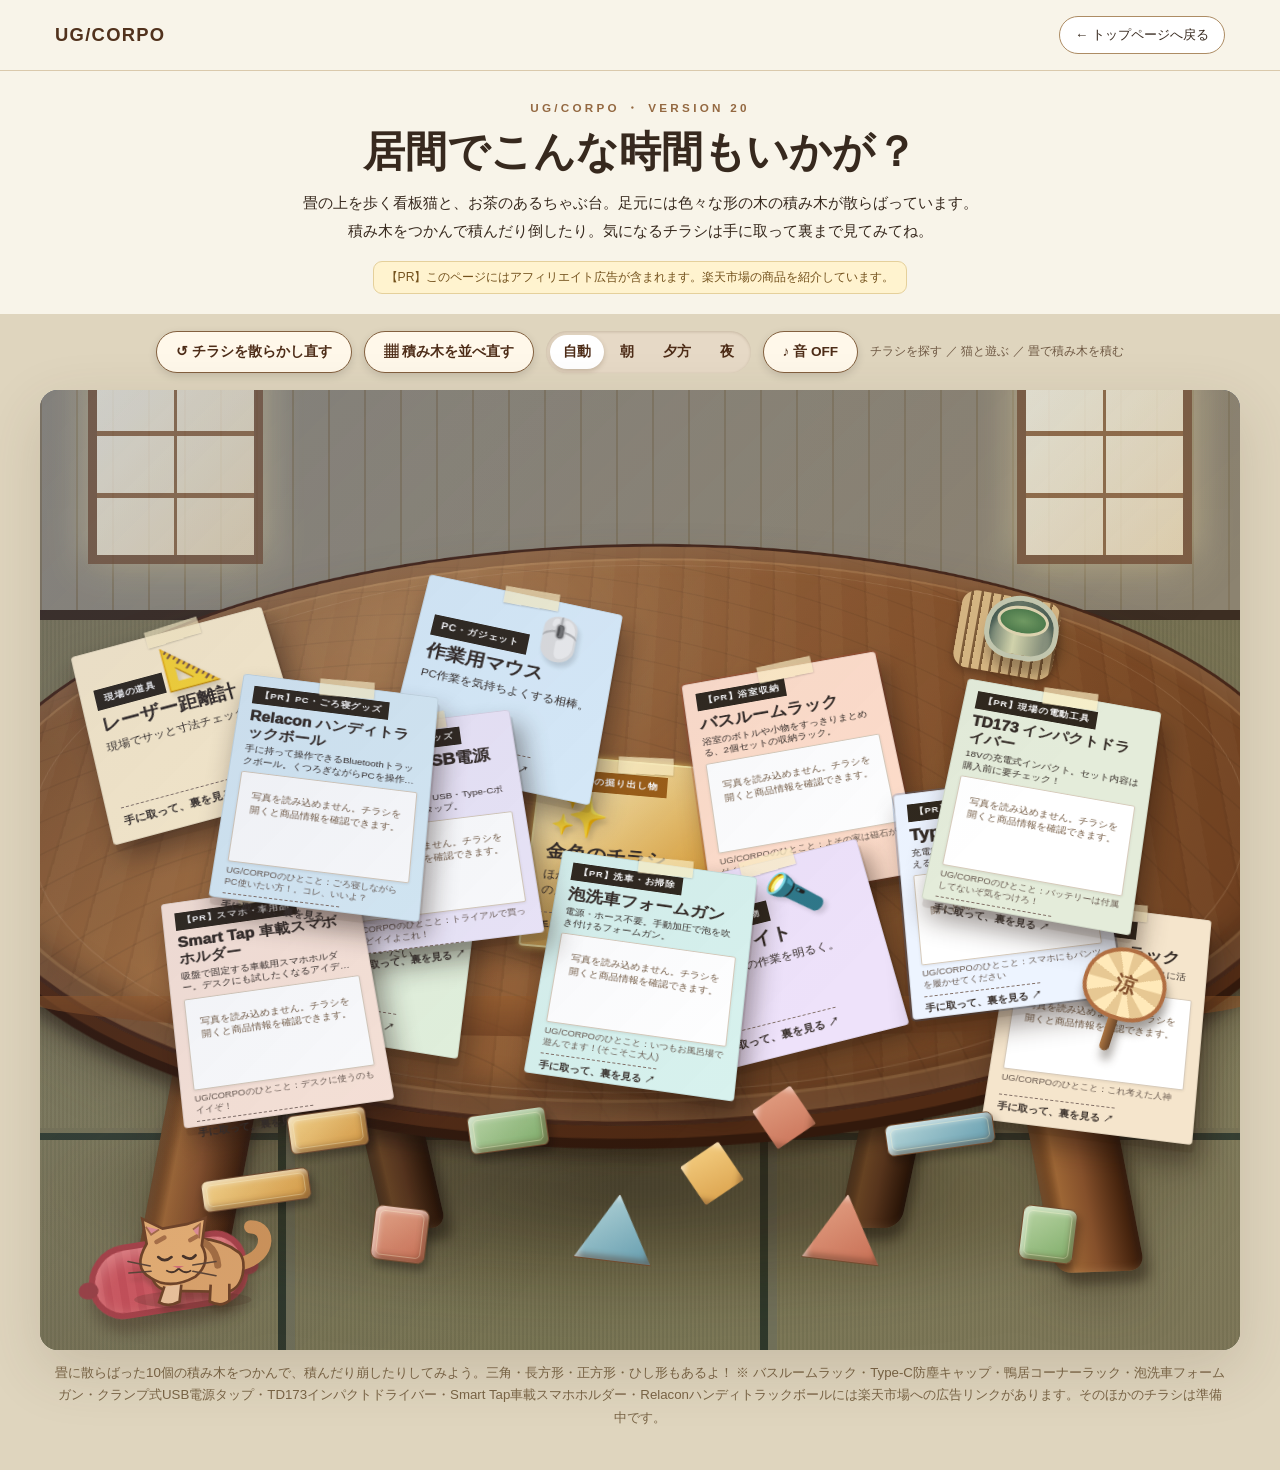
==== commit 49b9e35a: "Update affiliate.html" ====
--- a/affiliate.html
+++ b/affiliate.html
@@ -4,7 +4,7 @@
 <meta charset="utf-8">
 <meta name="viewport" content="width=device-width,initial-scale=1">
 <meta name="description" content="UG/CORPOのおすすめ道具を、和室のちゃぶ台に散らかったチラシから探すアフィリエイトコーナー。">
-<title>アフィリエイトコーナー｜UG/CORPO【居間でこんな時間もいかが？・Version 19】</title>
+<title>居間でこんな時間もいかが？｜UG/CORPO【アフィリエイト・Version 20】</title>
 <style>
 :root{font-family:"Yu Gothic","Hiragino Kaku Gothic ProN",Meiryo,sans-serif;color:#37291e;color-scheme:light}
 *{box-sizing:border-box}
@@ -425,6 +425,9 @@
 /* VERSION 19: 車載ホルダーの長い名前はチラシ内で小さめに */
 .flyer[data-id="carholder"] .flyer-title{font-size:1.03rem;line-height:1.18}
 @media(max-width:760px){.flyer[data-id="carholder"] .flyer-title{font-size:.79rem}}
+/* VERSION 20: Relacon ハンディトラックボールのチラシ文字サイズ */
+.flyer[data-id="relacon"] .flyer-title{font-size:1.02rem;line-height:1.18}
+@media(max-width:760px){.flyer[data-id="relacon"] .flyer-title{font-size:.78rem}}
 </style>
 </head>
 <body>
@@ -433,7 +436,7 @@
  <a class="back" href="index.html">← トップページへ戻る</a>
 </header>
 <section class="intro">
- <div class="eyebrow">UG/CORPO ・ VERSION 19</div>
+ <div class="eyebrow">UG/CORPO ・ VERSION 20</div>
  <h1>居間でこんな時間もいかが？</h1>
  <p>畳の上を歩く看板猫と、お茶のあるちゃぶ台。足元には色々な形の木の積み木が散らばっています。<br>積み木をつかんで積んだり倒したり。気になるチラシは手に取って裏まで見てみてね。</p>
  <div class="notice">【PR】このページにはアフィリエイト広告が含まれます。楽天市場の商品を紹介しています。</div>
@@ -490,7 +493,7 @@
  <div class="ambient-light" aria-hidden="true"></div>
  <div class="scene-toast" id="sceneToast" role="status" aria-live="polite"></div>
 </div>
-<p class="room-foot">畳に散らばった10個の積み木をつかんで、積んだり崩したりしてみよう。三角・長方形・正方形・ひし形もあるよ！ ※ バスルームラック・Type-C防塵キャップ・鴨居コーナーラック・泡洗車フォームガン・クランプ式USB電源タップ・TD173インパクトドライバー・Smart Tap車載スマホホルダーには楽天市場への広告リンクがあります。そのほかのチラシは準備中です。</p>
+<p class="room-foot">畳に散らばった10個の積み木をつかんで、積んだり崩したりしてみよう。三角・長方形・正方形・ひし形もあるよ！ ※ バスルームラック・Type-C防塵キャップ・鴨居コーナーラック・泡洗車フォームガン・クランプ式USB電源タップ・TD173インパクトドライバー・Smart Tap車載スマホホルダー・Relaconハンディトラックボールには楽天市場への広告リンクがあります。そのほかのチラシは準備中です。</p>
 </main>
 <dialog id="detail" aria-label="チラシの商品紹介">
  <div class="paper-modal"><div class="paper-modal-inner">
@@ -509,7 +512,7 @@
 </dialog>
 <script>
 'use strict';
-// 商品のデータ。楽天リンク付きはバスルームラック・防塵キャップ・鴨居ラック。ほかは準備中。
+// 商品データ。楽天の公式広告付き商品はOFFICIAL_ADSに定義。その他は準備中。
 
 // 楽天アフィリエイト提供の「画像とテキスト」HTMLは編集せず、独立したフレーム内で表示します。
 const officialDustCapHtml = String.raw`<table border="0" cellpadding="0" cellspacing="0"><tr><td><div style="border:1px solid #95a5a6;border-radius:.75rem;background-color:#FFFFFF;width:504px;margin:0px;padding:5px;text-align:center;overflow:hidden;"><table><tr><td style="width:240px"><a href="https://hb.afl.rakuten.co.jp/ichiba/59235df3.6c94da3e.59235df4.78cce264/?pc=https%3A%2F%2Fitem.rakuten.co.jp%2Fmorely%2Fdust-proof-cap%2F&link_type=picttext&ut=[base64]%3D%3D" target="_blank" rel="nofollow sponsored noopener" style="word-wrap:break-word;"><img src="https://hbb.afl.rakuten.co.jp/hgb/59235df3.6c94da3e.59235df4.78cce264/?me_id=1438246&item_id=10000034&pc=https%3A%2F%2Fthumbnail.image.rakuten.co.jp%2F%400_mall%2Fmorely%2Fcabinet%2Fmain_img%2Fimg033.jpg%3F_ex%3D240x240&s=240x240&t=picttext" border="0" style="margin:2px" alt="[商品価格に関しましては、リンクが作成された時点と現時点で情報が変更されている場合がございます。]" title="[商品価格に関しましては、リンクが作成された時点と現時点で情報が変更されている場合がございます。]"></a></td><td style="vertical-align:top;width:248px;display: block;"><p style="font-size:12px;line-height:1.4em;text-align:left;margin:0px;padding:2px 6px;word-wrap:break-word"><a href="https://hb.afl.rakuten.co.jp/ichiba/59235df3.6c94da3e.59235df4.78cce264/?pc=https%3A%2F%2Fitem.rakuten.co.jp%2Fmorely%2Fdust-proof-cap%2F&link_type=picttext&ut=[base64]%3D%3D" target="_blank" rel="nofollow sponsored noopener" style="word-wrap:break-word;">【 5個セット 】 Type-C 充電ポート カバー USB-C キャップ コネクタカバー シリコンキャップ 紛失防止 防塵 防水 タイプC キャップ type-c カバー Type-c ダストプラグ iPhone15 16 17 17e Android 防塵キャップ スマホ タブレット 充電口 保護カバー</a><br><span >価格：698円～（税込、送料別)</span> <span style="color:#BBB">(2026/11/4時点)</span></p><div style="margin:10px;"><a href="https://hb.afl.rakuten.co.jp/ichiba/59235df3.6c94da3e.59235df4.78cce264/?pc=https%3A%2F%2Fitem.rakuten.co.jp%2Fmorely%2Fdust-proof-cap%2F&link_type=picttext&ut=[base64]%3D%3D" target="_blank" rel="nofollow sponsored noopener" style="word-wrap:break-word;"><img src="https://static.affiliate.rakuten.co.jp/makelink/rl.svg" style="float:left;max-height:27px;width:auto;margin-top:0" ></a><a href="https://hb.afl.rakuten.co.jp/ichiba/59235df3.6c94da3e.59235df4.78cce264/?pc=https%3A%2F%2Fitem.rakuten.co.jp%2Fmorely%2Fdust-proof-cap%2F%3Fscid%3Daf_pc_bbtn&link_type=picttext&ut=[base64]" target="_blank" rel="nofollow sponsored noopener" style="word-wrap:break-word;"><div style="float:right;width:41%;height:27px;background-color:#bf0000;color:#fff!important;font-size:12px;font-weight:500;line-height:27px;margin-left:1px;padding: 0 12px;border-radius:16px;cursor:pointer;text-align:center;"> 楽天で購入 </div></a></div></td></tr></table></div><br><p style="color:#000000;font-size:12px;line-height:1.4em;margin:5px;word-wrap:break-word"></p></td></tr></table>`;
@@ -520,6 +523,7 @@
 const officialDeskTapHtml = String.raw`<table border="0" cellpadding="0" cellspacing="0"><tr><td><div style="border:1px solid #95a5a6;border-radius:.75rem;background-color:#FFFFFF;width:504px;margin:0px;padding:5px;text-align:center;overflow:hidden;"><table><tr><td style="width:240px"><a href="https://hb.afl.rakuten.co.jp/ichiba/592f8030.2c220adc.592f8031.cb31bb6b/?pc=https%3A%2F%2Fitem.rakuten.co.jp%2Ffarson%2Fet002974%2F&link_type=picttext&ut=[base64]%3D%3D" target="_blank" rel="nofollow sponsored noopener" style="word-wrap:break-word;"><img src="https://hbb.afl.rakuten.co.jp/hgb/592f8030.2c220adc.592f8031.cb31bb6b/?me_id=1319583&item_id=10007138&pc=https%3A%2F%2Fthumbnail.image.rakuten.co.jp%2F%400_mall%2Ffarson%2Fcabinet%2F10310220%2F12337948%2Fimgrc0134513084.jpg%3F_ex%3D240x240&s=240x240&t=picttext" border="0" style="margin:2px" alt="[商品価格に関しましては、リンクが作成された時点と現時点で情報が変更されている場合がございます。]" title="[商品価格に関しましては、リンクが作成された時点と現時点で情報が変更されている場合がございます。]"></a></td><td style="vertical-align:top;width:248px;display: block;"><p style="font-size:12px;line-height:1.4em;text-align:left;margin:0px;padding:2px 6px;word-wrap:break-word"><a href="https://hb.afl.rakuten.co.jp/ichiba/592f8030.2c220adc.592f8031.cb31bb6b/?pc=https%3A%2F%2Fitem.rakuten.co.jp%2Ffarson%2Fet002974%2F&link_type=picttext&ut=eyJwYWdlIjoiaXRlbSIsInR5cGUiOiIyNDB4MjQwIiwibmFtIjoxLCJuYW1wIjoicmlnaHQiLCJjb20iOjEsImNvbXAiOiJkb3duIiwicHJpY2UiOjEsImJvciI6MSwiY29sIjoxLCJiYnRuIjoxLCJwcm9kIjowLCJhbXAiOmZhbHNlfQ%3D%3D" target="_blank" rel="nofollow sponsored noopener" style="word-wrap:break-word;">【 P2倍★27日16時～ 】【 楽天1位 】 電源タップ usb スイッチ 雷ガード 延長コード タイプC 2m デスク 固定 USB コンセント 黒 白 机 電源 電気 タップ type-c usbポート付き タップ コンセントタップ usbポート クランプ usbコンセント 卓上 クランプ式 テーブルタップ</a><br><span >価格：2,880円～（税込、送料無料)</span> <span style="color:#BBB">(2026/11/6時点)</span></p><div style="margin:10px;"><a href="https://hb.afl.rakuten.co.jp/ichiba/592f8030.2c220adc.592f8031.cb31bb6b/?pc=https%3A%2F%2Fitem.rakuten.co.jp%2Ffarson%2Fet002974%2F&link_type=picttext&ut=eyJwYWdlIjoiaXRlbSIsInR5cGUiOiIyNDB4MjQwIiwibmFtIjoxLCJuYW1wIjoicmlnaHQiLCJjb20iOjEsImNvbXAiOiJkb3duIiwicHJpY2UiOjEsImJvciI6MSwiY29sIjoxLCJiYnRuIjoxLCJwcm9kIjowLCJhbXAiOmZhbHNlfQ%3D%3D" target="_blank" rel="nofollow sponsored noopener" style="word-wrap:break-word;"><img src="https://static.affiliate.rakuten.co.jp/makelink/rl.svg" style="float:left;max-height:27px;width:auto;margin-top:0" ></a><a href="https://hb.afl.rakuten.co.jp/ichiba/592f8030.2c220adc.592f8031.cb31bb6b/?pc=https%3A%2F%2Fitem.rakuten.co.jp%2Ffarson%2Fet002974%2F%3Fscid%3Daf_pc_bbtn&link_type=picttext&ut=eyJwYWdlIjoiaXRlbSIsInR5cGUiOiIyNDB4MjQwIiwibmFtIjoxLCJuYW1wIjoicmlnaHQiLCJjb20iOjEsImNvbXAiOiJkb3duIiwicHJpY2UiOjEsImJvciI6MSwiY29sIjoxLCJiYnRuIjoxLCJwcm9kIjowLCJhbXAiOmZhbHNlfQ==" target="_blank" rel="nofollow sponsored noopener" style="word-wrap:break-word;"><div style="float:right;width:41%;height:27px;background-color:#bf0000;color:#fff!important;font-size:12px;font-weight:500;line-height:27px;margin-left:1px;padding:0 12px;border-radius:16px;cursor:pointer;text-align:center;"> 楽天で購入 </div></a></div></td></tr></table></div><br><p style="color:#000000;font-size:12px;line-height:1.4em;margin:5px;word-wrap:break-word"></p></td></tr></table>`;
 const officialMakitaHtml = String.raw`<table border="0" cellpadding="0" cellspacing="0"><tr><td><div style="border:1px solid #95a5a6;border-radius:.75rem;background-color:#FFFFFF;width:504px;margin:0px;padding:5px;text-align:center;overflow:hidden;"><table><tr><td style="width:240px"><a href="https://hb.afl.rakuten.co.jp/ichiba/59342613.aeb45440.59342614.ca4378ec/?pc=https%3A%2F%2Fitem.rakuten.co.jp%2Fhallelujah-japan%2Ftenb-0237%2F&link_type=picttext&ut=[base64]%3D%3D" target="_blank" rel="nofollow sponsored noopener" style="word-wrap:break-word;"><img src="https://hbb.afl.rakuten.co.jp/hgb/59342613.aeb45440.59342614.ca4378ec/?me_id=1355984&item_id=10001833&pc=https%3A%2F%2Fthumbnail.image.rakuten.co.jp%2F%400_mall%2Fhallelujah-japan%2Fcabinet%2Fxin%2F2022sinhb%2Ftenb-0237%2Ftenb-0237-2610.jpg%3F_ex%3D240x240&s=240x240&t=picttext" border="0" style="margin:2px" alt="[商品価格に関しましては、リンクが作成された時点と現時点で情報が変更されている場合がございます。]" title="[商品価格に関しましては、リンクが作成された時点と現時点で情報が変更されている場合がございます。]"></a></td><td style="vertical-align:top;width:248px;display: block;"><p style="font-size:12px;line-height:1.4em;text-align:left;margin:0px;padding:2px 6px;word-wrap:break-word"><a href="https://hb.afl.rakuten.co.jp/ichiba/59342613.aeb45440.59342614.ca4378ec/?pc=https%3A%2F%2Fitem.rakuten.co.jp%2Fhallelujah-japan%2Ftenb-0237%2F&link_type=picttext&ut=eyJwYWdlIjoiaXRlbSIsInR5cGUiOiIyNDB4MjQwIiwibmFtIjoxLCJuYW1wIjoicmlnaHQiLCJjb20iOjEsImNvbXAiOiJkb3duIiwicHJpY2UiOjEsImJvciI6MSwiY29sIjoxLCJiYnRuIjoxLCJwcm9kIjowLCJhbXAiOmZhbHNlfQ%3D%3D" target="_blank" rel="nofollow sponsored noopener" style="word-wrap:break-word;">11/6★P3倍【楽天1位20冠常連】 新型 TD173 マキタ インパクト ドライバー 18V セット マキタインパクトドライバー td173 TD172 後継機 代用 限定色 充電式 Makita 最新 型 急速充電器 動作確認済み 付き 収納ケース インパクト ドライバー</a><br><span >価格：36,800円～（税込、送料無料)</span> <span style="color:#BBB">(2026/11/6時点)</span></p><div style="margin:10px;"><a href="https://hb.afl.rakuten.co.jp/ichiba/59342613.aeb45440.59342614.ca4378ec/?pc=https%3A%2F%2Fitem.rakuten.co.jp%2Fhallelujah-japan%2Ftenb-0237%2F&link_type=picttext&ut=eyJwYWdlIjoiaXRlbSIsInR5cGUiOiIyNDB4MjQwIiwibmFtIjoxLCJuYW1wIjoicmlnaHQiLCJjb20iOjEsImNvbXAiOiJkb3duIiwicHJpY2UiOjEsImJvciI6MSwiY29sIjoxLCJiYnRuIjoxLCJwcm9kIjowLCJhbXAiOmZhbHNlfQ%3D%3D" target="_blank" rel="nofollow sponsored noopener" style="word-wrap:break-word;"><img src="https://static.affiliate.rakuten.co.jp/makelink/rl.svg" style="float:left;max-height:27px;width:auto;margin-top:0" ></a><a href="https://hb.afl.rakuten.co.jp/ichiba/59342613.aeb45440.59342614.ca4378ec/?pc=https%3A%2F%2Fitem.rakuten.co.jp%2Fhallelujah-japan%2Ftenb-0237%2F%3Fscid%3Daf_pc_bbtn&link_type=picttext&ut=eyJwYWdlIjoiaXRlbSIsInR5cGUiOiIyNDB4MjQwIiwibmFtIjoxLCJuYW1wIjoicmlnaHQiLCJjb20iOjEsImNvbXAiOiJkb3duIiwicHJpY2UiOjEsImJvciI6MSwiY29sIjoxLCJiYnRuIjoxLCJwcm9kIjowLCJhbXAiOmZhbHNlfQ==" target="_blank" rel="nofollow sponsored noopener" style="word-wrap:break-word;"><div style="float:right;width:41%;height:27px;background-color:#bf0000;color:#fff!important;font-size:12px;font-weight:500;line-height:27px;margin-left:1px;padding: 0 12px;border-radius:16px;cursor:pointer;text-align:center;"> 楽天で購入 </div></a></div></td></tr></table></div><br><p style="color:#000000;font-size:12px;line-height:1.4em;margin:5px;word-wrap:break-word"></p></td></tr></table>`;
 const officialSmartHolderHtml = String.raw`<table border="0" cellpadding="0" cellspacing="0"><tr><td><div style="border:1px solid #95a5a6;border-radius:.75rem;background-color:#FFFFFF;width:504px;margin:0px;padding:5px;text-align:center;overflow:hidden;"><table><tr><td style="width:240px"><a href="https://hb.afl.rakuten.co.jp/ichiba/59343d8b.139c0398.59343d8c.bf1a55ff/?pc=https%3A%2F%2Fitem.rakuten.co.jp%2Fkashima-tokeiten%2Fl0550%2F&link_type=picttext&ut=[base64]%3D%3D" target="_blank" rel="nofollow sponsored noopener" style="word-wrap:break-word;"><img src="https://hbb.afl.rakuten.co.jp/hgb/59343d8b.139c0398.59343d8c.bf1a55ff/?me_id=1306574&item_id=10072358&pc=https%3A%2F%2Fthumbnail.image.rakuten.co.jp%2F%400_mall%2Fkashima-tokeiten%2Fcabinet%2Fthumnail%2Fsale%2Fimgrc0105927401.jpg%3F_ex%3D240x240&s=240x240&t=picttext" border="0" style="margin:2px" alt="[商品価格に関しましては、リンクが作成された時点と現時点で情報が変更されている場合がございます。]" title="[商品価格に関しましては、リンクが作成された時点と現時点で情報が変更されている場合がございます。]"></a></td><td style="vertical-align:top;width:248px;display: block;"><p style="font-size:12px;line-height:1.4em;text-align:left;margin:0px;padding:2px 6px;word-wrap:break-word"><a href="https://hb.afl.rakuten.co.jp/ichiba/59343d8b.139c0398.59343d8c.bf1a55ff/?pc=https%3A%2F%2Fitem.rakuten.co.jp%2Fkashima-tokeiten%2Fl0550%2F&link_type=picttext&ut=eyJwYWdlIjoiaXRlbSIsInR5cGUiOiJwaWN0dGV4dCIsInNpemUiOiIyNDB4MjQwIiwibmFtIjoxLCJuYW1wIjoicmlnaHQiLCJjb20iOjEsImJvciI6MSwiY29sIjoxLCJiYnRuIjoxLCJwcm9kIjowLCJhbXAiOmZhbHNlfQ%3D%3D" target="_blank" rel="nofollow sponsored noopener" style="word-wrap:break-word;">【P10倍確定！4日20時〜】＜年間ランキング4年連続1位＞ スマホホルダー 車 Smart Tap 車載ホルダー 車載用 車載 スマホ 車載ホルダー スマホスタンド スマートフォン スマホ ホルダー 車 スマホ ホルダー 吸盤 強力 iPhone アイフォン【231週連続楽天1位！】</a><br><span >価格：2,980円（税込、送料無料)</span> <span style="color:#BBB">(2026/11/6時点)</span></p><div style="margin:10px;"><a href="https://hb.afl.rakuten.co.jp/ichiba/59343d8b.139c0398.59343d8c.bf1a55ff/?pc=https%3A%2F%2Fitem.rakuten.co.jp%2Fkashima-tokeiten%2Fl0550%2F&link_type=picttext&ut=eyJwYWdlIjoiaXRlbSIsInR5cGUiOiJwaWN0dGV4dCIsInNpemUiOiIyNDB4MjQwIiwibmFtIjoxLCJuYW1wIjoicmlnaHQiLCJjb20iOjEsImJvciI6MSwiY29sIjoxLCJiYnRuIjoxLCJwcm9kIjowLCJhbXAiOmZhbHNlfQ%3D%3D" target="_blank" rel="nofollow sponsored noopener" style="word-wrap:break-word;"><img src="https://static.affiliate.rakuten.co.jp/makelink/rl.svg" style="float:left;max-height:27px;width:auto;margin-top:0" ></a><a href="https://hb.afl.rakuten.co.jp/ichiba/59343d8b.139c0398.59343d8c.bf1a55ff/?pc=https%3A%2F%2Fitem.rakuten.co.jp%2Fkashima-tokeiten%2Fl0550%2F%3Fscid%3Daf_pc_bbtn&link_type=picttext&ut=eyJwYWdlIjoiaXRlbSIsInR5cGUiOiJwaWN0dGV4dCIsInNpemUiOiIyNDB4MjQwIiwibmFtIjoxLCJuYW1wIjoicmlnaHQiLCJjb20iOjEsImJvciI6MSwiY29sIjoxLCJiYnRuIjoxLCJwcm9kIjowLCJhbXAiOmZhbHNlfQ==" target="_blank" rel="nofollow sponsored noopener" style="word-wrap:break-word;"><div style="float:right;width:41%;height:27px;background-color:#bf0000;color:#fff!important;font-size:12px;font-weight:500;line-height:27px;margin-left:1px;padding: 0 12px;border-radius:16px;cursor:pointer;text-align:center;"> 楽天で購入 </div></a></div></td></tr></table></div><br><p style="color:#000000;font-size:12px;line-height:1.4em;margin:5px;word-wrap:break-word"></p></td></tr></table>`;
+const officialRelaconHtml = String.raw`<table border="0" cellpadding="0" cellspacing="0"><tr><td><div style="border:1px solid #95a5a6;border-radius:.75rem;background-color:#FFFFFF;width:504px;margin:0px;padding:5px;text-align:center;overflow:hidden;"><table><tr><td style="width:240px"><a href="https://hb.afl.rakuten.co.jp/ichiba/59345960.19061d72.59345961.2f7c7303/?pc=https%3A%2F%2Fitem.rakuten.co.jp%2Felecom%2F4549550181501%2F&link_type=picttext&ut=[base64]%3D%3D" target="_blank" rel="nofollow sponsored noopener" style="word-wrap:break-word;"><img src="https://hbb.afl.rakuten.co.jp/hgb/59345960.19061d72.59345961.2f7c7303/?me_id=1193217&item_id=10052736&pc=https%3A%2F%2Fthumbnail.image.rakuten.co.jp%2F%400_mall%2Felecom%2Fcabinet%2Fs500_12%2Fm-rt1brxbk_03r.jpg%3F_ex%3D240x240&s=240x240&t=picttext" border="0" style="margin:2px" alt="[商品価格に関しましては、リンクが作成された時点と現時点で情報が変更されている場合がございます。]" title="[商品価格に関しましては、リンクが作成された時点と現時点で情報が変更されている場合がございます。]"></a></td><td style="vertical-align:top;width:248px;display: block;"><p style="font-size:12px;line-height:1.4em;text-align:left;margin:0px;padding:2px 6px;word-wrap:break-word"><a href="https://hb.afl.rakuten.co.jp/ichiba/59345960.19061d72.59345961.2f7c7303/?pc=https%3A%2F%2Fitem.rakuten.co.jp%2Felecom%2F4549550181501%2F&link_type=picttext&ut=[base64]%3D%3D" target="_blank" rel="nofollow sponsored noopener" style="word-wrap:break-word;">エレコム トラックボールマウス ハンディタイプ Relacon メディアコントロールボタン搭載 スタンド付 静音 Bluetooth ブラック M-RT1BRXBK</a><br><span >価格：9,060円（税込、送料無料)</span> <span style="color:#BBB">(2026/11/6時点)</span></p><div style="margin:10px;"><a href="https://hb.afl.rakuten.co.jp/ichiba/59345960.19061d72.59345961.2f7c7303/?pc=https%3A%2F%2Fitem.rakuten.co.jp%2Felecom%2F4549550181501%2F&link_type=picttext&ut=[base64]%3D%3D" target="_blank" rel="nofollow sponsored noopener" style="word-wrap:break-word;"><img src="https://static.affiliate.rakuten.co.jp/makelink/rl.svg" style="float:left;max-height:27px;width:auto;margin-top:0" ></a><a href="https://hb.afl.rakuten.co.jp/ichiba/59345960.19061d72.59345961.2f7c7303/?pc=https%3A%2F%2Fitem.rakuten.co.jp%2Felecom%2F4549550181501%2F%3Fscid%3Daf_pc_bbtn&link_type=picttext&ut=[base64]%3D%3D" target="_blank" rel="nofollow sponsored noopener" style="word-wrap:break-word;"><div style="float:right;width:41%;height:27px;background-color:#bf0000;color:#fff!important;font-size:12px;font-weight:500;line-height:27px;margin-left:1px;padding: 0 12px;border-radius:16px;cursor:pointer;text-align:center;"> 楽天で購入 </div></a></div></td></tr></table></div><br><p style="color:#000000;font-size:12px;line-height:1.4em;margin:5px;word-wrap:break-word"></p></td></tr></table>`;
 const OFFICIAL_ADS = {
   dustcap: {html:officialDustCapHtml, label:'Type-C防塵キャップ',
     fallback:'https://hb.afl.rakuten.co.jp/ichiba/59235df3.6c94da3e.59235df4.78cce264/?pc=https%3A%2F%2Fitem.rakuten.co.jp%2Fmorely%2Fdust-proof-cap%2F&link_type=picttext&ut=[base64]%3D%3D'},
@@ -528,7 +532,8 @@
   foamgun: {html:officialFoamGunHtml, label:'手動加圧式 泡洗車フォームガン', fallback:''},
   desktap: {html:officialDeskTapHtml, label:'クランプ式USB電源タップ', fallback:''},
   impact: {html:officialMakitaHtml, label:'TD173 18V インパクトドライバー', fallback:''},
-  carholder: {html:officialSmartHolderHtml, label:'Smart Tap 車載スマホホルダー', fallback:''}
+  carholder: {html:officialSmartHolderHtml, label:'Smart Tap 車載スマホホルダー', fallback:''},
+  relacon: {html:officialRelaconHtml, label:'ELECOM Relacon ハンディトラックボール', fallback:''}
 };
 // Each photo is taken from its corresponding *unaltered* official Rakuten ad HTML.
 // The image and the flyer rotate together; the product image is NOT cropped or retouched.
@@ -568,6 +573,7 @@
  {id:'desktap',category:'【PR】デスク便利グッズ',icon:'🔌',title:'クランプ式USB電源タップ',short:'机に固定して使える、USB・Type-Cポート付きの卓上電源タップ。',comment:'トライアルで買ったけどイイよこれ！',back:'机の天板を挟んで固定するクランプ式の電源タップ。卓上に電源コンセントやUSBポートをまとめられるので、机の上や足元の配線整理に便利な商品です。販売ページにはUSB Type-Cポート、電源スイッチ、雷ガード、約2mのコードなどが案内されています。実際の差込口数・定格容量・取付可能な天板の厚さは、商品ページで購入前に確認してください。',notes:['机に挟んで固定するクランプ式の卓上電源タップ','USB・Type-Cポート付き（販売ページの仕様を確認）','机の厚み・形状と固定方法、定格容量、雷ガードの仕様を要確認','掲載時価格：2,880円～（2026年11月6日・税込、送料無料）。最新の価格・仕様は楽天市場で確認'],paper:'#eee8fa',x:'27%',y:'32%',angle:'-7deg',z:12,xm:'12%',ym:'49%',rm:'-8deg',rakuten:null,amazon:null,officialWidget:true},
  {id:'impact',category:'【PR】現場の電動工具',icon:'🔧',title:'TD173 インパクトドライバー',short:'18Vの充電式インパクト。セット内容は購入前に要チェック！',comment:'バッテリーは付属してないぞ気をつけろ！',back:'楽天市場に掲載されている、TD173型の18V充電式インパクトドライバーとして紹介された商品です。ネジ締めなどの作業に使う電動工具で、販売ページにはケースや充電器の案内があります。ただしセット構成・選択する種類によりバッテリーや付属品が異なる可能性があります。販売ページには「純正ではありません」という記載もあるため、本体・バッテリー・充電器それぞれの純正品／互換品の別と保証条件を必ず確認してください。',notes:['18V対応のインパクトドライバー（販売ページ表記）','バッテリーの有無や本数、充電器・ケースの付属内容を注文前に確認','販売ページに「純正ではありません」の表記あり。メーカー純正品・互換品の区別を要確認','掲載時価格：36,800円～（2026年11月6日・税込、送料無料）。選択内容や時期で変動する場合があります'],paper:'#e4ecda',x:'72%',y:'29%',angle:'10deg',z:13,xm:'55%',ym:'26%',rm:'9deg',rakuten:null,amazon:null,officialWidget:true},
  {id:'carholder',category:'【PR】スマホ・車用品',icon:'📱',title:'Smart Tap 車載スマホホルダー',short:'吸盤で固定する車載用スマホホルダー。デスクにも試したくなるアイデア！',comment:'デスクに使うのもイイぞ！',back:'楽天市場に掲載されているSmart Tapの車載スマホホルダー。吸盤で固定してスマートフォンを見やすい位置に設置するタイプとして紹介されています。デスクで使う場合は、吸盤が固定できる平らで滑らかな面かどうか確認が必要です。固定可能な素材・サイズ、端末の対応範囲、設置上の注意は購入前に販売ページを確認してください。',notes:['吸盤で固定する車載スマホホルダー（販売ページ記載）','スマートフォンの対応サイズ、取付面、吸盤の固定条件を確認','机への流用は取付面との相性・安定性を確かめて安全に使用','掲載時価格：2,980円（2026年11月6日・税込、送料無料）。最新価格・仕様は楽天市場で確認'],paper:'#fbe5d9',x:'16%',y:'51%',angle:'-8deg',z:14,xm:'13%',ym:'60%',rm:'-9deg',rakuten:null,amazon:null,officialWidget:true},
+ {id:'relacon',category:'【PR】PC・ごろ寝グッズ',icon:'🖱️',title:'Relacon ハンディトラックボール',short:'手に持って操作できるBluetoothトラックボール。くつろぎながらPCを操作したいときに。',comment:'ごろ寝しながらPC使いたい方！。コレ、いいよ？',back:'エレコムのハンディタイプのトラックボールマウス「Relacon（M-RT1BRXBK）」。机の上でマウスを滑らせず、手に持ったままボールでポインターを動かすタイプです。楽天の掲載商品には、Bluetooth接続・静音仕様・メディアコントロールボタン・スタンド付きと記載されています。寝転んだ姿勢などで使用する場合も、対応機器・操作方法・持ちやすさを購入前に確認してください。',notes:['手に持って操作できるハンディタイプのトラックボール','Bluetooth接続・静音仕様・メディア操作ボタン搭載（掲載商品情報）','対応OS・接続方法・電源などの仕様は販売ページで確認','掲載時価格：9,060円（2026年11月6日・税込、送料無料）。価格は変動することがあります'],paper:'#d9ecf7',x:'20%',y:'28%',angle:'7deg',z:17,xm:'31%',ym:'36%',rm:'-5deg',rakuten:null,amazon:null,officialWidget:true},
  {id:'arm',category:'デスク周り',icon:'🖥️',title:'モニターアーム',short:'机をもっと広く使いたい。',back:'モニターの位置調節がしやすく、作業スペースもすっきりするアイテム。',notes:['耐荷重と対応サイズ','クランプと机の相性','実機レビューはこれから'],paper:'#e6f4de',x:'23%',y:'47%',angle:'9deg',z:7,xm:'54%',ym:'43%',rm:'12deg',rakuten:null,amazon:null},
  {id:'light',category:'気になる小物',icon:'🔦',title:'小型ライト',short:'暗い場所の作業を明るく。',back:'屋内外で使える携帯ライト。明るさとバッテリーの持ちを比べたい商品です。',notes:['明るさと照射範囲','充電方法と持ち時間','実機レビューはこれから'],paper:'#eee2fa',x:'53%',y:'48%',angle:'-14deg',z:8,xm:'17%',ym:'63%',rm:'-9deg',rakuten:null,amazon:null}
 ];
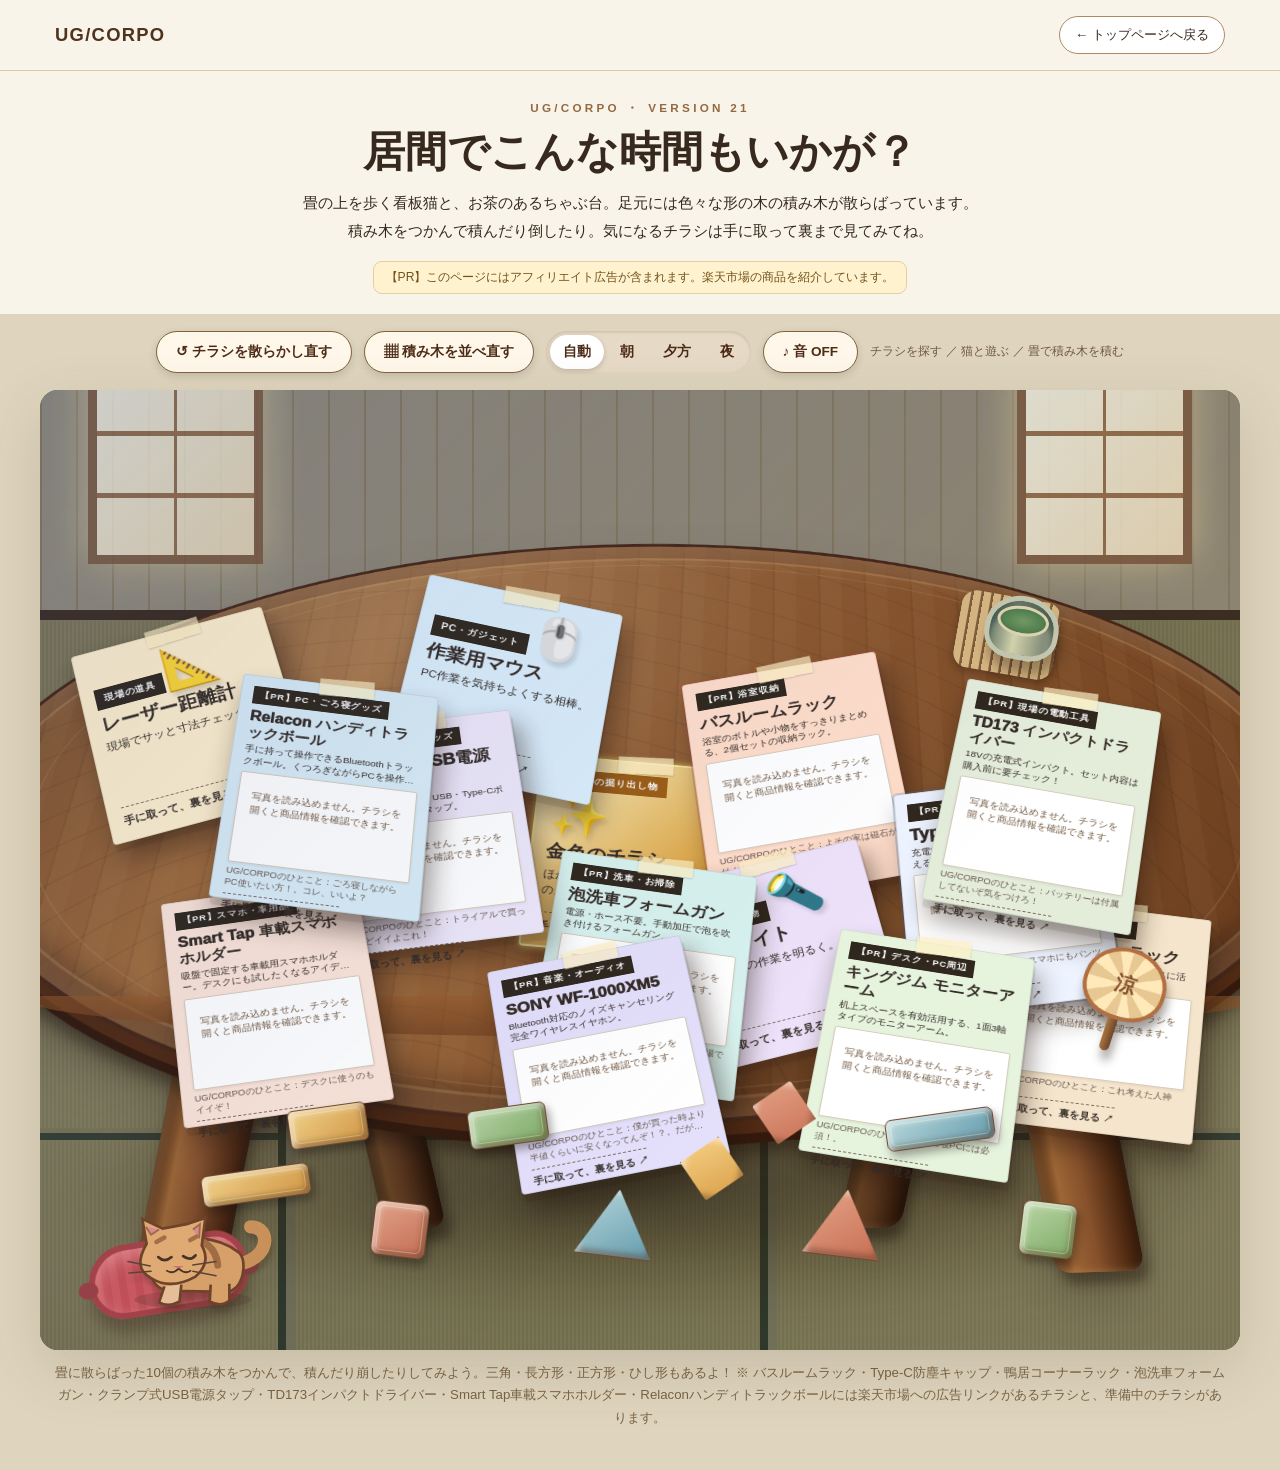
==== commit a0bc34e5: "Update affiliate.html" ====
--- a/affiliate.html
+++ b/affiliate.html
@@ -4,7 +4,7 @@
 <meta charset="utf-8">
 <meta name="viewport" content="width=device-width,initial-scale=1">
 <meta name="description" content="UG/CORPOのおすすめ道具を、和室のちゃぶ台に散らかったチラシから探すアフィリエイトコーナー。">
-<title>居間でこんな時間もいかが？｜UG/CORPO【アフィリエイト・Version 20】</title>
+<title>居間でこんな時間もいかが？｜UG/CORPO【アフィリエイト・Version 21】</title>
 <style>
 :root{font-family:"Yu Gothic","Hiragino Kaku Gothic ProN",Meiryo,sans-serif;color:#37291e;color-scheme:light}
 *{box-sizing:border-box}
@@ -425,9 +425,17 @@
 /* VERSION 19: 車載ホルダーの長い名前はチラシ内で小さめに */
 .flyer[data-id="carholder"] .flyer-title{font-size:1.03rem;line-height:1.18}
 @media(max-width:760px){.flyer[data-id="carholder"] .flyer-title{font-size:.79rem}}
-/* VERSION 20: Relacon ハンディトラックボールのチラシ文字サイズ */
+/* VERSION 21: Relacon ハンディトラックボールのチラシ文字サイズ */
 .flyer[data-id="relacon"] .flyer-title{font-size:1.02rem;line-height:1.18}
 @media(max-width:760px){.flyer[data-id="relacon"] .flyer-title{font-size:.78rem}}
+
+/* VERSION 21: new image leaflets */
+.flyer[data-id="sonyxm5"] .flyer-title{font-size:1.08rem;line-height:1.16}
+.flyer[data-id="arm"] .flyer-title{font-size:1.05rem;line-height:1.15}
+@media(max-width:760px){
+ .flyer[data-id="sonyxm5"] .flyer-title{font-size:.84rem}
+ .flyer[data-id="arm"] .flyer-title{font-size:.82rem}
+}
 </style>
 </head>
 <body>
@@ -436,7 +444,7 @@
  <a class="back" href="index.html">← トップページへ戻る</a>
 </header>
 <section class="intro">
- <div class="eyebrow">UG/CORPO ・ VERSION 20</div>
+ <div class="eyebrow">UG/CORPO ・ VERSION 21</div>
  <h1>居間でこんな時間もいかが？</h1>
  <p>畳の上を歩く看板猫と、お茶のあるちゃぶ台。足元には色々な形の木の積み木が散らばっています。<br>積み木をつかんで積んだり倒したり。気になるチラシは手に取って裏まで見てみてね。</p>
  <div class="notice">【PR】このページにはアフィリエイト広告が含まれます。楽天市場の商品を紹介しています。</div>
@@ -493,7 +501,7 @@
  <div class="ambient-light" aria-hidden="true"></div>
  <div class="scene-toast" id="sceneToast" role="status" aria-live="polite"></div>
 </div>
-<p class="room-foot">畳に散らばった10個の積み木をつかんで、積んだり崩したりしてみよう。三角・長方形・正方形・ひし形もあるよ！ ※ バスルームラック・Type-C防塵キャップ・鴨居コーナーラック・泡洗車フォームガン・クランプ式USB電源タップ・TD173インパクトドライバー・Smart Tap車載スマホホルダー・Relaconハンディトラックボールには楽天市場への広告リンクがあります。そのほかのチラシは準備中です。</p>
+<p class="room-foot">畳に散らばった10個の積み木をつかんで、積んだり崩したりしてみよう。三角・長方形・正方形・ひし形もあるよ！ ※ バスルームラック・Type-C防塵キャップ・鴨居コーナーラック・泡洗車フォームガン・クランプ式USB電源タップ・TD173インパクトドライバー・Smart Tap車載スマホホルダー・Relaconハンディトラックボールには楽天市場への広告リンクがあるチラシと、準備中のチラシがあります。</p>
 </main>
 <dialog id="detail" aria-label="チラシの商品紹介">
  <div class="paper-modal"><div class="paper-modal-inner">
@@ -524,6 +532,9 @@
 const officialMakitaHtml = String.raw`<table border="0" cellpadding="0" cellspacing="0"><tr><td><div style="border:1px solid #95a5a6;border-radius:.75rem;background-color:#FFFFFF;width:504px;margin:0px;padding:5px;text-align:center;overflow:hidden;"><table><tr><td style="width:240px"><a href="https://hb.afl.rakuten.co.jp/ichiba/59342613.aeb45440.59342614.ca4378ec/?pc=https%3A%2F%2Fitem.rakuten.co.jp%2Fhallelujah-japan%2Ftenb-0237%2F&link_type=picttext&ut=[base64]%3D%3D" target="_blank" rel="nofollow sponsored noopener" style="word-wrap:break-word;"><img src="https://hbb.afl.rakuten.co.jp/hgb/59342613.aeb45440.59342614.ca4378ec/?me_id=1355984&item_id=10001833&pc=https%3A%2F%2Fthumbnail.image.rakuten.co.jp%2F%400_mall%2Fhallelujah-japan%2Fcabinet%2Fxin%2F2022sinhb%2Ftenb-0237%2Ftenb-0237-2610.jpg%3F_ex%3D240x240&s=240x240&t=picttext" border="0" style="margin:2px" alt="[商品価格に関しましては、リンクが作成された時点と現時点で情報が変更されている場合がございます。]" title="[商品価格に関しましては、リンクが作成された時点と現時点で情報が変更されている場合がございます。]"></a></td><td style="vertical-align:top;width:248px;display: block;"><p style="font-size:12px;line-height:1.4em;text-align:left;margin:0px;padding:2px 6px;word-wrap:break-word"><a href="https://hb.afl.rakuten.co.jp/ichiba/59342613.aeb45440.59342614.ca4378ec/?pc=https%3A%2F%2Fitem.rakuten.co.jp%2Fhallelujah-japan%2Ftenb-0237%2F&link_type=picttext&ut=eyJwYWdlIjoiaXRlbSIsInR5cGUiOiIyNDB4MjQwIiwibmFtIjoxLCJuYW1wIjoicmlnaHQiLCJjb20iOjEsImNvbXAiOiJkb3duIiwicHJpY2UiOjEsImJvciI6MSwiY29sIjoxLCJiYnRuIjoxLCJwcm9kIjowLCJhbXAiOmZhbHNlfQ%3D%3D" target="_blank" rel="nofollow sponsored noopener" style="word-wrap:break-word;">11/6★P3倍【楽天1位20冠常連】 新型 TD173 マキタ インパクト ドライバー 18V セット マキタインパクトドライバー td173 TD172 後継機 代用 限定色 充電式 Makita 最新 型 急速充電器 動作確認済み 付き 収納ケース インパクト ドライバー</a><br><span >価格：36,800円～（税込、送料無料)</span> <span style="color:#BBB">(2026/11/6時点)</span></p><div style="margin:10px;"><a href="https://hb.afl.rakuten.co.jp/ichiba/59342613.aeb45440.59342614.ca4378ec/?pc=https%3A%2F%2Fitem.rakuten.co.jp%2Fhallelujah-japan%2Ftenb-0237%2F&link_type=picttext&ut=eyJwYWdlIjoiaXRlbSIsInR5cGUiOiIyNDB4MjQwIiwibmFtIjoxLCJuYW1wIjoicmlnaHQiLCJjb20iOjEsImNvbXAiOiJkb3duIiwicHJpY2UiOjEsImJvciI6MSwiY29sIjoxLCJiYnRuIjoxLCJwcm9kIjowLCJhbXAiOmZhbHNlfQ%3D%3D" target="_blank" rel="nofollow sponsored noopener" style="word-wrap:break-word;"><img src="https://static.affiliate.rakuten.co.jp/makelink/rl.svg" style="float:left;max-height:27px;width:auto;margin-top:0" ></a><a href="https://hb.afl.rakuten.co.jp/ichiba/59342613.aeb45440.59342614.ca4378ec/?pc=https%3A%2F%2Fitem.rakuten.co.jp%2Fhallelujah-japan%2Ftenb-0237%2F%3Fscid%3Daf_pc_bbtn&link_type=picttext&ut=eyJwYWdlIjoiaXRlbSIsInR5cGUiOiIyNDB4MjQwIiwibmFtIjoxLCJuYW1wIjoicmlnaHQiLCJjb20iOjEsImNvbXAiOiJkb3duIiwicHJpY2UiOjEsImJvciI6MSwiY29sIjoxLCJiYnRuIjoxLCJwcm9kIjowLCJhbXAiOmZhbHNlfQ==" target="_blank" rel="nofollow sponsored noopener" style="word-wrap:break-word;"><div style="float:right;width:41%;height:27px;background-color:#bf0000;color:#fff!important;font-size:12px;font-weight:500;line-height:27px;margin-left:1px;padding: 0 12px;border-radius:16px;cursor:pointer;text-align:center;"> 楽天で購入 </div></a></div></td></tr></table></div><br><p style="color:#000000;font-size:12px;line-height:1.4em;margin:5px;word-wrap:break-word"></p></td></tr></table>`;
 const officialSmartHolderHtml = String.raw`<table border="0" cellpadding="0" cellspacing="0"><tr><td><div style="border:1px solid #95a5a6;border-radius:.75rem;background-color:#FFFFFF;width:504px;margin:0px;padding:5px;text-align:center;overflow:hidden;"><table><tr><td style="width:240px"><a href="https://hb.afl.rakuten.co.jp/ichiba/59343d8b.139c0398.59343d8c.bf1a55ff/?pc=https%3A%2F%2Fitem.rakuten.co.jp%2Fkashima-tokeiten%2Fl0550%2F&link_type=picttext&ut=[base64]%3D%3D" target="_blank" rel="nofollow sponsored noopener" style="word-wrap:break-word;"><img src="https://hbb.afl.rakuten.co.jp/hgb/59343d8b.139c0398.59343d8c.bf1a55ff/?me_id=1306574&item_id=10072358&pc=https%3A%2F%2Fthumbnail.image.rakuten.co.jp%2F%400_mall%2Fkashima-tokeiten%2Fcabinet%2Fthumnail%2Fsale%2Fimgrc0105927401.jpg%3F_ex%3D240x240&s=240x240&t=picttext" border="0" style="margin:2px" alt="[商品価格に関しましては、リンクが作成された時点と現時点で情報が変更されている場合がございます。]" title="[商品価格に関しましては、リンクが作成された時点と現時点で情報が変更されている場合がございます。]"></a></td><td style="vertical-align:top;width:248px;display: block;"><p style="font-size:12px;line-height:1.4em;text-align:left;margin:0px;padding:2px 6px;word-wrap:break-word"><a href="https://hb.afl.rakuten.co.jp/ichiba/59343d8b.139c0398.59343d8c.bf1a55ff/?pc=https%3A%2F%2Fitem.rakuten.co.jp%2Fkashima-tokeiten%2Fl0550%2F&link_type=picttext&ut=eyJwYWdlIjoiaXRlbSIsInR5cGUiOiJwaWN0dGV4dCIsInNpemUiOiIyNDB4MjQwIiwibmFtIjoxLCJuYW1wIjoicmlnaHQiLCJjb20iOjEsImJvciI6MSwiY29sIjoxLCJiYnRuIjoxLCJwcm9kIjowLCJhbXAiOmZhbHNlfQ%3D%3D" target="_blank" rel="nofollow sponsored noopener" style="word-wrap:break-word;">【P10倍確定！4日20時〜】＜年間ランキング4年連続1位＞ スマホホルダー 車 Smart Tap 車載ホルダー 車載用 車載 スマホ 車載ホルダー スマホスタンド スマートフォン スマホ ホルダー 車 スマホ ホルダー 吸盤 強力 iPhone アイフォン【231週連続楽天1位！】</a><br><span >価格：2,980円（税込、送料無料)</span> <span style="color:#BBB">(2026/11/6時点)</span></p><div style="margin:10px;"><a href="https://hb.afl.rakuten.co.jp/ichiba/59343d8b.139c0398.59343d8c.bf1a55ff/?pc=https%3A%2F%2Fitem.rakuten.co.jp%2Fkashima-tokeiten%2Fl0550%2F&link_type=picttext&ut=eyJwYWdlIjoiaXRlbSIsInR5cGUiOiJwaWN0dGV4dCIsInNpemUiOiIyNDB4MjQwIiwibmFtIjoxLCJuYW1wIjoicmlnaHQiLCJjb20iOjEsImJvciI6MSwiY29sIjoxLCJiYnRuIjoxLCJwcm9kIjowLCJhbXAiOmZhbHNlfQ%3D%3D" target="_blank" rel="nofollow sponsored noopener" style="word-wrap:break-word;"><img src="https://static.affiliate.rakuten.co.jp/makelink/rl.svg" style="float:left;max-height:27px;width:auto;margin-top:0" ></a><a href="https://hb.afl.rakuten.co.jp/ichiba/59343d8b.139c0398.59343d8c.bf1a55ff/?pc=https%3A%2F%2Fitem.rakuten.co.jp%2Fkashima-tokeiten%2Fl0550%2F%3Fscid%3Daf_pc_bbtn&link_type=picttext&ut=eyJwYWdlIjoiaXRlbSIsInR5cGUiOiJwaWN0dGV4dCIsInNpemUiOiIyNDB4MjQwIiwibmFtIjoxLCJuYW1wIjoicmlnaHQiLCJjb20iOjEsImJvciI6MSwiY29sIjoxLCJiYnRuIjoxLCJwcm9kIjowLCJhbXAiOmZhbHNlfQ==" target="_blank" rel="nofollow sponsored noopener" style="word-wrap:break-word;"><div style="float:right;width:41%;height:27px;background-color:#bf0000;color:#fff!important;font-size:12px;font-weight:500;line-height:27px;margin-left:1px;padding: 0 12px;border-radius:16px;cursor:pointer;text-align:center;"> 楽天で購入 </div></a></div></td></tr></table></div><br><p style="color:#000000;font-size:12px;line-height:1.4em;margin:5px;word-wrap:break-word"></p></td></tr></table>`;
 const officialRelaconHtml = String.raw`<table border="0" cellpadding="0" cellspacing="0"><tr><td><div style="border:1px solid #95a5a6;border-radius:.75rem;background-color:#FFFFFF;width:504px;margin:0px;padding:5px;text-align:center;overflow:hidden;"><table><tr><td style="width:240px"><a href="https://hb.afl.rakuten.co.jp/ichiba/59345960.19061d72.59345961.2f7c7303/?pc=https%3A%2F%2Fitem.rakuten.co.jp%2Felecom%2F4549550181501%2F&link_type=picttext&ut=[base64]%3D%3D" target="_blank" rel="nofollow sponsored noopener" style="word-wrap:break-word;"><img src="https://hbb.afl.rakuten.co.jp/hgb/59345960.19061d72.59345961.2f7c7303/?me_id=1193217&item_id=10052736&pc=https%3A%2F%2Fthumbnail.image.rakuten.co.jp%2F%400_mall%2Felecom%2Fcabinet%2Fs500_12%2Fm-rt1brxbk_03r.jpg%3F_ex%3D240x240&s=240x240&t=picttext" border="0" style="margin:2px" alt="[商品価格に関しましては、リンクが作成された時点と現時点で情報が変更されている場合がございます。]" title="[商品価格に関しましては、リンクが作成された時点と現時点で情報が変更されている場合がございます。]"></a></td><td style="vertical-align:top;width:248px;display: block;"><p style="font-size:12px;line-height:1.4em;text-align:left;margin:0px;padding:2px 6px;word-wrap:break-word"><a href="https://hb.afl.rakuten.co.jp/ichiba/59345960.19061d72.59345961.2f7c7303/?pc=https%3A%2F%2Fitem.rakuten.co.jp%2Felecom%2F4549550181501%2F&link_type=picttext&ut=[base64]%3D%3D" target="_blank" rel="nofollow sponsored noopener" style="word-wrap:break-word;">エレコム トラックボールマウス ハンディタイプ Relacon メディアコントロールボタン搭載 スタンド付 静音 Bluetooth ブラック M-RT1BRXBK</a><br><span >価格：9,060円（税込、送料無料)</span> <span style="color:#BBB">(2026/11/6時点)</span></p><div style="margin:10px;"><a href="https://hb.afl.rakuten.co.jp/ichiba/59345960.19061d72.59345961.2f7c7303/?pc=https%3A%2F%2Fitem.rakuten.co.jp%2Felecom%2F4549550181501%2F&link_type=picttext&ut=[base64]%3D%3D" target="_blank" rel="nofollow sponsored noopener" style="word-wrap:break-word;"><img src="https://static.affiliate.rakuten.co.jp/makelink/rl.svg" style="float:left;max-height:27px;width:auto;margin-top:0" ></a><a href="https://hb.afl.rakuten.co.jp/ichiba/59345960.19061d72.59345961.2f7c7303/?pc=https%3A%2F%2Fitem.rakuten.co.jp%2Felecom%2F4549550181501%2F%3Fscid%3Daf_pc_bbtn&link_type=picttext&ut=[base64]%3D%3D" target="_blank" rel="nofollow sponsored noopener" style="word-wrap:break-word;"><div style="float:right;width:41%;height:27px;background-color:#bf0000;color:#fff!important;font-size:12px;font-weight:500;line-height:27px;margin-left:1px;padding: 0 12px;border-radius:16px;cursor:pointer;text-align:center;"> 楽天で購入 </div></a></div></td></tr></table></div><br><p style="color:#000000;font-size:12px;line-height:1.4em;margin:5px;word-wrap:break-word"></p></td></tr></table>`;
+// Version 21: official Rakuten photo-and-text ad HTML for the two products.
+const officialSonyXM5Html = String.raw`<table border="0" cellpadding="0" cellspacing="0"><tr><td><div style="border:1px solid #95a5a6;border-radius:.75rem;background-color:#FFFFFF;width:504px;margin:0px;padding:5px;text-align:center;overflow:hidden;"><table><tr><td style="width:240px"><a href="https://hb.afl.rakuten.co.jp/ichiba/59346bfc.bbd1ba13.59346bfd.56a4d3c5/?pc=https%3A%2F%2Fitem.rakuten.co.jp%2Ftry3%2F4548736143470%2F&link_type=picttext&ut=[base64]%3D%3D" target="_blank" rel="nofollow sponsored noopener" style="word-wrap:break-word;"><img src="https://hbb.afl.rakuten.co.jp/hgb/59346bfc.bbd1ba13.59346bfd.56a4d3c5/?me_id=1203403&item_id=10035911&pc=https%3A%2F%2Fthumbnail.image.rakuten.co.jp%2F%400_mall%2Ftry3%2Fcabinet%2F10496327%2F4548736143470.jpg%3F_ex%3D240x240&s=240x240&t=picttext" border="0" style="margin:2px" alt="[商品価格に関しましては、リンクが作成された時点と現時点で情報が変更されている場合がございます。]" title="[商品価格に関しましては、リンクが作成された時点と現時点で情報が変更されている場合がございます。]"></a></td><td style="vertical-align:top;width:248px;display: block;"><p style="font-size:12px;line-height:1.4em;text-align:left;margin:0px;padding:2px 6px;word-wrap:break-word"><a href="https://hb.afl.rakuten.co.jp/ichiba/59346bfc.bbd1ba13.59346bfd.56a4d3c5/?pc=https%3A%2F%2Fitem.rakuten.co.jp%2Ftry3%2F4548736143470%2F&link_type=picttext&ut=[base64]%3D%3D" target="_blank" rel="nofollow sponsored noopener" style="word-wrap:break-word;">【国内正規品】SONY ワイヤレス イヤホン WF-1000XM5 マイク付き Bluetooth ブラック ヘッドフォン ワイヤレスイヤフォン ワイヤレスイヤ ヘッドセット ノイキャン ワイヤレス 黒 ソニー WF1000XM5 WF1000XM5(B) 新品</a><br><span >価格：26,979円（税込、送料無料)</span> <span style="color:#BBB">(2026/11/6時点)</span></p><div style="margin:10px;"><a href="https://hb.afl.rakuten.co.jp/ichiba/59346bfc.bbd1ba13.59346bfd.56a4d3c5/?pc=https%3A%2F%2Fitem.rakuten.co.jp%2Ftry3%2F4548736143470%2F&link_type=picttext&ut=[base64]%3D%3D" target="_blank" rel="nofollow sponsored noopener" style="word-wrap:break-word;"><img src="https://static.affiliate.rakuten.co.jp/makelink/rl.svg" style="float:left;max-height:27px;width:auto;margin-top:0" ></a><a href="https://hb.afl.rakuten.co.jp/ichiba/59346bfc.bbd1ba13.59346bfd.56a4d3c5/?pc=https%3A%2F%2Fitem.rakuten.co.jp%2Ftry3%2F4548736143470%2F%3Fscid%3Daf_pc_bbtn&link_type=picttext&ut=[base64]%3D%3D" target="_blank" rel="nofollow sponsored noopener" style="word-wrap:break-word;"><div style="float:right;width:41%;height:27px;background-color:#bf0000;color:#fff!important;font-size:12px;font-weight:500;line-height:27px;margin-left:1px;padding: 0 12px;border-radius:16px;cursor:pointer;text-align:center;"> 楽天で購入 </div></a></div></td></tr></table></div><br><p style="color:#000000;font-size:12px;line-height:1.4em;margin:5px;word-wrap:break-word"></p></td></tr></table>`;
+const officialKingJimArmHtml = String.raw`<table border="0" cellpadding="0" cellspacing="0"><tr><td><div style="border:1px solid #95a5a6;border-radius:.75rem;background-color:#FFFFFF;width:504px;margin:0px;padding:5px;text-align:center;overflow:hidden;"><table><tr><td style="width:240px"><a href="https://hb.afl.rakuten.co.jp/ichiba/59346672.a16587b6.59346673.23487245/?pc=https%3A%2F%2Fitem.rakuten.co.jp%2Frcmdse%2Feb-4971660960279%2F&link_type=picttext&ut=[base64]%3D%3D" target="_blank" rel="nofollow sponsored noopener" style="word-wrap:break-word;"><img src="https://hbb.afl.rakuten.co.jp/hgb/59346672.a16587b6.59346673.23487245/?me_id=1273476&item_id=17439739&pc=https%3A%2F%2Fthumbnail.image.rakuten.co.jp%2F%400_mall%2Frcmdse%2Fcabinet%2Feb04%2Feb-4971660960279.jpg%3F_ex%3D240x240&s=240x240&t=picttext" border="0" style="margin:2px" alt="[商品価格に関しましては、リンクが作成された時点と現時点で情報が変更されている場合がございます。]" title="[商品価格に関しましては、リンクが作成された時点と現時点で情報が変更されている場合がございます。]"></a></td><td style="vertical-align:top;width:248px;display: block;"><p style="font-size:12px;line-height:1.4em;text-align:left;margin:0px;padding:2px 6px;word-wrap:break-word"><a href="https://hb.afl.rakuten.co.jp/ichiba/59346672.a16587b6.59346673.23487245/?pc=https%3A%2F%2Fitem.rakuten.co.jp%2Frcmdse%2Feb-4971660960279%2F&link_type=picttext&ut=[base64]%3D%3D" target="_blank" rel="nofollow sponsored noopener" style="word-wrap:break-word;">モニターアーム テレワーク 在宅勤務 モニター オフィスワーク 机上 スペース有効活用 1面3軸タイプ キングジム ブラック ケーブルガイド付き ARM130-BK【送料無料】</a><br><span >価格：2,968円（税込、送料別)</span> <span style="color:#BBB">(2026/11/6時点)</span></p><div style="margin:10px;"><a href="https://hb.afl.rakuten.co.jp/ichiba/59346672.a16587b6.59346673.23487245/?pc=https%3A%2F%2Fitem.rakuten.co.jp%2Frcmdse%2Feb-4971660960279%2F&link_type=picttext&ut=[base64]%3D%3D" target="_blank" rel="nofollow sponsored noopener" style="word-wrap:break-word;"><img src="https://static.affiliate.rakuten.co.jp/makelink/rl.svg" style="float:left;max-height:27px;width:auto;margin-top:0" ></a><a href="https://hb.afl.rakuten.co.jp/ichiba/59346672.a16587b6.59346673.23487245/?pc=https%3A%2F%2Fitem.rakuten.co.jp%2Frcmdse%2Feb-4971660960279%2F%3Fscid%3Daf_pc_bbtn&link_type=picttext&ut=[base64]%3D%3D" target="_blank" rel="nofollow sponsored noopener" style="word-wrap:break-word;"><div style="float:right;width:41%;height:27px;background-color:#bf0000;color:#fff!important;font-size:12px;font-weight:500;line-height:27px;margin-left:1px;padding: 0 12px;border-radius:16px;cursor:pointer;text-align:center;"> 楽天で購入 </div></a></div></td></tr></table></div><br><p style="color:#000000;font-size:12px;line-height:1.4em;margin:5px;word-wrap:break-word"></p></td></tr></table>`;
 const OFFICIAL_ADS = {
   dustcap: {html:officialDustCapHtml, label:'Type-C防塵キャップ',
     fallback:'https://hb.afl.rakuten.co.jp/ichiba/59235df3.6c94da3e.59235df4.78cce264/?pc=https%3A%2F%2Fitem.rakuten.co.jp%2Fmorely%2Fdust-proof-cap%2F&link_type=picttext&ut=[base64]%3D%3D'},
@@ -533,7 +544,9 @@
   desktap: {html:officialDeskTapHtml, label:'クランプ式USB電源タップ', fallback:''},
   impact: {html:officialMakitaHtml, label:'TD173 18V インパクトドライバー', fallback:''},
   carholder: {html:officialSmartHolderHtml, label:'Smart Tap 車載スマホホルダー', fallback:''},
-  relacon: {html:officialRelaconHtml, label:'ELECOM Relacon ハンディトラックボール', fallback:''}
+  relacon: {html:officialRelaconHtml, label:'ELECOM Relacon ハンディトラックボール', fallback:''},
+  sonyxm5: {html:officialSonyXM5Html, label:'SONY WF-1000XM5 ワイヤレスイヤホン', fallback:''},
+  arm: {html:officialKingJimArmHtml, label:'キングジム モニターアーム ARM130-BK', fallback:''}
 };
 // Each photo is taken from its corresponding *unaltered* official Rakuten ad HTML.
 // The image and the flyer rotate together; the product image is NOT cropped or retouched.
@@ -574,13 +587,14 @@
  {id:'impact',category:'【PR】現場の電動工具',icon:'🔧',title:'TD173 インパクトドライバー',short:'18Vの充電式インパクト。セット内容は購入前に要チェック！',comment:'バッテリーは付属してないぞ気をつけろ！',back:'楽天市場に掲載されている、TD173型の18V充電式インパクトドライバーとして紹介された商品です。ネジ締めなどの作業に使う電動工具で、販売ページにはケースや充電器の案内があります。ただしセット構成・選択する種類によりバッテリーや付属品が異なる可能性があります。販売ページには「純正ではありません」という記載もあるため、本体・バッテリー・充電器それぞれの純正品／互換品の別と保証条件を必ず確認してください。',notes:['18V対応のインパクトドライバー（販売ページ表記）','バッテリーの有無や本数、充電器・ケースの付属内容を注文前に確認','販売ページに「純正ではありません」の表記あり。メーカー純正品・互換品の区別を要確認','掲載時価格：36,800円～（2026年11月6日・税込、送料無料）。選択内容や時期で変動する場合があります'],paper:'#e4ecda',x:'72%',y:'29%',angle:'10deg',z:13,xm:'55%',ym:'26%',rm:'9deg',rakuten:null,amazon:null,officialWidget:true},
  {id:'carholder',category:'【PR】スマホ・車用品',icon:'📱',title:'Smart Tap 車載スマホホルダー',short:'吸盤で固定する車載用スマホホルダー。デスクにも試したくなるアイデア！',comment:'デスクに使うのもイイぞ！',back:'楽天市場に掲載されているSmart Tapの車載スマホホルダー。吸盤で固定してスマートフォンを見やすい位置に設置するタイプとして紹介されています。デスクで使う場合は、吸盤が固定できる平らで滑らかな面かどうか確認が必要です。固定可能な素材・サイズ、端末の対応範囲、設置上の注意は購入前に販売ページを確認してください。',notes:['吸盤で固定する車載スマホホルダー（販売ページ記載）','スマートフォンの対応サイズ、取付面、吸盤の固定条件を確認','机への流用は取付面との相性・安定性を確かめて安全に使用','掲載時価格：2,980円（2026年11月6日・税込、送料無料）。最新価格・仕様は楽天市場で確認'],paper:'#fbe5d9',x:'16%',y:'51%',angle:'-8deg',z:14,xm:'13%',ym:'60%',rm:'-9deg',rakuten:null,amazon:null,officialWidget:true},
  {id:'relacon',category:'【PR】PC・ごろ寝グッズ',icon:'🖱️',title:'Relacon ハンディトラックボール',short:'手に持って操作できるBluetoothトラックボール。くつろぎながらPCを操作したいときに。',comment:'ごろ寝しながらPC使いたい方！。コレ、いいよ？',back:'エレコムのハンディタイプのトラックボールマウス「Relacon（M-RT1BRXBK）」。机の上でマウスを滑らせず、手に持ったままボールでポインターを動かすタイプです。楽天の掲載商品には、Bluetooth接続・静音仕様・メディアコントロールボタン・スタンド付きと記載されています。寝転んだ姿勢などで使用する場合も、対応機器・操作方法・持ちやすさを購入前に確認してください。',notes:['手に持って操作できるハンディタイプのトラックボール','Bluetooth接続・静音仕様・メディア操作ボタン搭載（掲載商品情報）','対応OS・接続方法・電源などの仕様は販売ページで確認','掲載時価格：9,060円（2026年11月6日・税込、送料無料）。価格は変動することがあります'],paper:'#d9ecf7',x:'20%',y:'28%',angle:'7deg',z:17,xm:'31%',ym:'36%',rm:'-5deg',rakuten:null,amazon:null,officialWidget:true},
- {id:'arm',category:'デスク周り',icon:'🖥️',title:'モニターアーム',short:'机をもっと広く使いたい。',back:'モニターの位置調節がしやすく、作業スペースもすっきりするアイテム。',notes:['耐荷重と対応サイズ','クランプと机の相性','実機レビューはこれから'],paper:'#e6f4de',x:'23%',y:'47%',angle:'9deg',z:7,xm:'54%',ym:'43%',rm:'12deg',rakuten:null,amazon:null},
+  {id:'sonyxm5',category:'【PR】音楽・オーディオ',icon:'🎧',title:'SONY WF-1000XM5',short:'Bluetooth対応のノイズキャンセリング完全ワイヤレスイヤホン。',comment:'僕が買った時より半値くらいに安くなってんぞ！？。だが許す',back:'ソニーの完全ワイヤレスイヤホン「WF-1000XM5」。楽天市場の掲載商品はブラックの国内正規品として案内されています。Bluetooth接続に対応し、ノイズキャンセリング機能やマイクを備えたモデルです。装着感、対応コーデック、使用時間、付属品、保証条件などは購入前に商品ページでご確認ください。',notes:['SONY WF-1000XM5・ブラック（掲載商品）','Bluetooth接続・ノイズキャンセリング・マイク付き（商品名記載）','個人の購入時との価格比較は感想です。販売価格は変動します','掲載時価格：26,979円（2026年11月6日・税込、送料無料）。最新価格は楽天市場で確認'],paper:'#e4e0fb',x:'40%',y:'58%',angle:'-11deg',z:19,xm:'50%',ym:'70%',rm:'-8deg',rakuten:null,amazon:null,officialWidget:true},
+  {id:'arm',category:'【PR】デスク・PC周辺',icon:'🖥️',title:'キングジム モニターアーム',short:'机上スペースを有効活用する、1面3軸タイプのモニターアーム。',comment:'ごろ寝PCには必須！。',back:'キングジムのモニターアーム「ARM130-BK」。楽天市場の掲載商品は、1面3軸タイプ・ブラック・ケーブルガイド付きとして案内されています。モニターの位置を調整して、机上を使いやすく整理したい方向け。ごろ寝PCに活用する場合も、モニターの取付規格・耐荷重・設置条件・可動範囲を確認してください。',notes:['キングジム ARM130-BK・1面3軸タイプ（商品名記載）','ケーブルガイド付き（販売ページ記載）','対応するモニターの重量・VESA規格・固定方法などは購入前に確認','掲載時価格：2,968円（2026年11月6日・税込、送料別）。最新価格は楽天市場で確認'],paper:'#e6f4de',x:'63%',y:'57%',angle:'9deg',z:20,xm:'12%',ym:'72%',rm:'9deg',rakuten:null,amazon:null,officialWidget:true},
  {id:'light',category:'気になる小物',icon:'🔦',title:'小型ライト',short:'暗い場所の作業を明るく。',back:'屋内外で使える携帯ライト。明るさとバッテリーの持ちを比べたい商品です。',notes:['明るさと照射範囲','充電方法と持ち時間','実機レビューはこれから'],paper:'#eee2fa',x:'53%',y:'48%',angle:'-14deg',z:8,xm:'17%',ym:'63%',rm:'-9deg',rakuten:null,amazon:null}
 ];
 const papers = document.getElementById('papers');
 const table = document.getElementById('chabudai');
 const dialog = document.getElementById('detail');
-let topZ = 15;
+let topZ = Math.max(...products.map(p => p.z || 0)) + 1;
 const flyers = [];
 products.forEach(p=>{
  const el=document.createElement('button');
@@ -645,7 +659,7 @@
 dialog.addEventListener('click',e=>{if(e.target===dialog)dialog.close()});
 function resetFlyers(){
  flyers.forEach(el=>{el.style.removeProperty('left');el.style.removeProperty('top');el.style.removeProperty('z-index');el.classList.remove('windy');const p=products.find(p=>p.id===el.dataset.id);if(p){el.style.setProperty('--rotation',p.angle);el.style.setProperty('--rm',p.rm)}});
- topZ=15;
+ topZ=Math.max(...products.map(p=>p.z||0))+1;
  showToast('チラシを散らかし直したよ 📰');
 }
 document.getElementById('reset').addEventListener('click',()=>{resetFlyers();resetBlocks()});
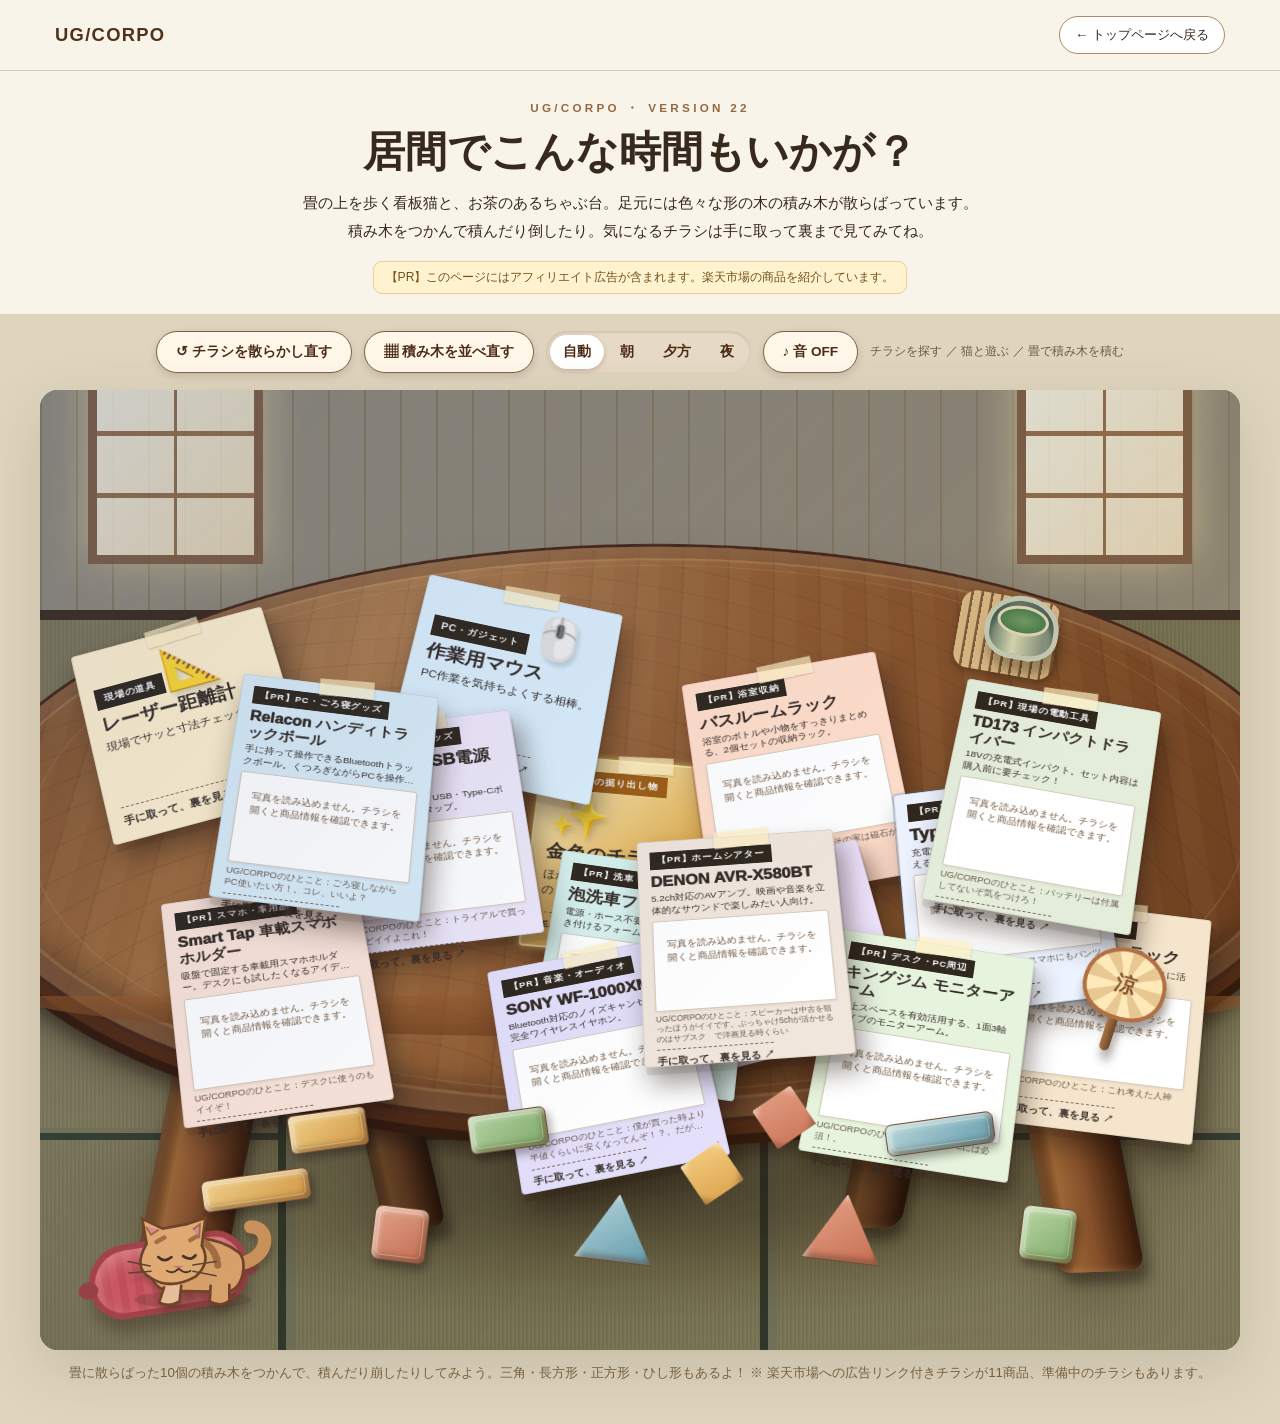
==== commit 46d3dced: "Update affiliate.html" ====
--- a/affiliate.html
+++ b/affiliate.html
@@ -4,7 +4,7 @@
 <meta charset="utf-8">
 <meta name="viewport" content="width=device-width,initial-scale=1">
 <meta name="description" content="UG/CORPOのおすすめ道具を、和室のちゃぶ台に散らかったチラシから探すアフィリエイトコーナー。">
-<title>居間でこんな時間もいかが？｜UG/CORPO【アフィリエイト・Version 21】</title>
+<title>居間でこんな時間もいかが？｜UG/CORPO【アフィリエイト・Version 22】</title>
 <style>
 :root{font-family:"Yu Gothic","Hiragino Kaku Gothic ProN",Meiryo,sans-serif;color:#37291e;color-scheme:light}
 *{box-sizing:border-box}
@@ -436,6 +436,10 @@
  .flyer[data-id="sonyxm5"] .flyer-title{font-size:.84rem}
  .flyer[data-id="arm"] .flyer-title{font-size:.82rem}
 }
+/* VERSION 22: a long owner comment should look like a small handwritten note on the leaflet. */
+.flyer[data-id="denonx580"] .flyer-title{font-size:1.05rem;line-height:1.16}
+.flyer[data-id="denonx580"] .flyer-teaser-comment{font-size:.51rem;line-height:1.25;-webkit-line-clamp:3}
+@media(max-width:760px){.flyer[data-id="denonx580"] .flyer-title{font-size:.78rem}.flyer[data-id="denonx580"] .flyer-teaser-comment{font-size:.46rem;line-height:1.18;-webkit-line-clamp:3}}
 </style>
 </head>
 <body>
@@ -444,7 +448,7 @@
  <a class="back" href="index.html">← トップページへ戻る</a>
 </header>
 <section class="intro">
- <div class="eyebrow">UG/CORPO ・ VERSION 21</div>
+ <div class="eyebrow">UG/CORPO ・ VERSION 22</div>
  <h1>居間でこんな時間もいかが？</h1>
  <p>畳の上を歩く看板猫と、お茶のあるちゃぶ台。足元には色々な形の木の積み木が散らばっています。<br>積み木をつかんで積んだり倒したり。気になるチラシは手に取って裏まで見てみてね。</p>
  <div class="notice">【PR】このページにはアフィリエイト広告が含まれます。楽天市場の商品を紹介しています。</div>
@@ -501,7 +505,7 @@
  <div class="ambient-light" aria-hidden="true"></div>
  <div class="scene-toast" id="sceneToast" role="status" aria-live="polite"></div>
 </div>
-<p class="room-foot">畳に散らばった10個の積み木をつかんで、積んだり崩したりしてみよう。三角・長方形・正方形・ひし形もあるよ！ ※ バスルームラック・Type-C防塵キャップ・鴨居コーナーラック・泡洗車フォームガン・クランプ式USB電源タップ・TD173インパクトドライバー・Smart Tap車載スマホホルダー・Relaconハンディトラックボールには楽天市場への広告リンクがあるチラシと、準備中のチラシがあります。</p>
+<p class="room-foot">畳に散らばった10個の積み木をつかんで、積んだり崩したりしてみよう。三角・長方形・正方形・ひし形もあるよ！ ※ 楽天市場への広告リンク付きチラシが11商品、準備中のチラシもあります。</p>
 </main>
 <dialog id="detail" aria-label="チラシの商品紹介">
  <div class="paper-modal"><div class="paper-modal-inner">
@@ -528,13 +532,15 @@
 const officialHangerHtml = String.raw`<table border="0" cellpadding="0" cellspacing="0"><tr><td><div style="border:1px solid #95a5a6;border-radius:.75rem;background-color:#FFFFFF;width:504px;margin:0px;padding:5px;text-align:center;overflow:hidden;"><table><tr><td style="width:240px"><a href="https://hb.afl.rakuten.co.jp/ichiba/5923b86c.0db4e61e.5923b86d.5b30ee9f/?pc=https%3A%2F%2Fitem.rakuten.co.jp%2Fkadenrand%2F247751%2F&link_type=picttext&ut=[base64]%3D%3D" target="_blank" rel="nofollow sponsored noopener" style="word-wrap:break-word;"><img src="https://hbb.afl.rakuten.co.jp/hgb/5923b86c.0db4e61e.5923b86d.5b30ee9f/?me_id=1253767&item_id=10001589&pc=https%3A%2F%2Fthumbnail.image.rakuten.co.jp%2F%400_mall%2Fkadenrand%2Fcabinet%2Fdenden01%2Fgazou56250135.jpg%3F_ex%3D240x240&s=240x240&t=picttext" border="0" style="margin:2px" alt="[商品価格に関しましては、リンクが作成された時点と現時点で情報が変更されている場合がございます。]" title="[商品価格に関しましては、リンクが作成された時点と現時点で情報が変更されている場合がございます。]"></a></td><td style="vertical-align:top;width:248px;display: block;"><p style="font-size:12px;line-height:1.4em;text-align:left;margin:0px;padding:2px 6px;word-wrap:break-word"><a href="https://hb.afl.rakuten.co.jp/ichiba/5923b86c.0db4e61e.5923b86d.5b30ee9f/?pc=https%3A%2F%2Fitem.rakuten.co.jp%2Fkadenrand%2F247751%2F&link_type=picttext&ut=[base64]%3D%3D" target="_blank" rel="nofollow sponsored noopener" style="word-wrap:break-word;">ハンガーラック 室内物干し 鴨居 ハンガー コーナー ラック 棚 物干し S字フック 4個付 置くだけ 簡単設置 ズレ落ち防止機能付 洋服掛け 収納 リビング 和室 賃貸 長押 コーナーラック アイリスオーヤマ CR-900 *</a><br><span >価格：1,700円（税込、送料無料)</span> <span style="color:#BBB">(2026/11/4時点)</span></p><div style="margin:10px;"><a href="https://hb.afl.rakuten.co.jp/ichiba/5923b86c.0db4e61e.5923b86d.5b30ee9f/?pc=https%3A%2F%2Fitem.rakuten.co.jp%2Fkadenrand%2F247751%2F&link_type=picttext&ut=[base64]" target="_blank" rel="nofollow sponsored noopener" style="word-wrap:break-word;"><img src="https://static.affiliate.rakuten.co.jp/makelink/rl.svg" style="float:left;max-height:27px;width:auto;margin-top:0" ></a><a href="https://hb.afl.rakuten.co.jp/ichiba/5923b86c.0db4e61e.5923b86d.5b30ee9f/?pc=https%3A%2F%2Fitem.rakuten.co.jp%2Fkadenrand%2F247751%2F%3Fscid%3Daf_pc_bbtn&link_type=picttext&ut=eyJwYWdlIjoiaXRlbSIsInR5cGUiOiIyNDB4MjQwIiwibmFtIjoxLCJuYW1wIjoicmlnaHQiLCJjb20iOjEsImNvbXAiOiJkb3duIiwicHJpY2UiOjEsImJvciI6MSwiY29sIjoxLCJiYnRuIjoxLCJwcm9kIjowLCJhbXAiOmZhbHNlfQ==" target="_blank" rel="nofollow sponsored noopener" style="word-wrap:break-word;"><div style="float:right;width:41%;height:27px;background-color:#bf0000;color:#fff!important;font-size:12px;font-weight:500;line-height:27px;margin-left:1px;padding: 0 12px;border-radius:16px;cursor:pointer;text-align:center;"> 楽天で購入 </div></a></div></td></tr></table></div><br><p style="color:#000000;font-size:12px;line-height:1.4em;margin:5px;word-wrap:break-word"></p></td></tr></table>`;
 // The vendor-provided ad HTML is unchanged; only the wrapper is responsive.
 const officialFoamGunHtml = String.raw`<table border="0" cellpadding="0" cellspacing="0"><tr><td><div style="border:1px solid #95a5a6;border-radius:.75rem;background-color:#FFFFFF;width:504px;margin:0px;padding:5px;text-align:center;overflow:hidden;"><table><tr><td style="width:240px"><a href="https://hb.afl.rakuten.co.jp/ichiba/592f7b66.55d2fa8f.592f7b67.b45a4448/?pc=https%3A%2F%2Fitem.rakuten.co.jp%2Flifebestime%2Flifebest7%2F&link_type=picttext&ut=[base64]" target="_blank" rel="nofollow sponsored noopener" style="word-wrap:break-word;"><img src="https://hbb.afl.rakuten.co.jp/hgb/592f7b66.55d2fa8f.592f7b67.b45a4448/?me_id=1432846&item_id=10000009&pc=https%3A%2F%2Fthumbnail.image.rakuten.co.jp%2F%400_mall%2Flifebestime%2Fcabinet%2F11512989%2Fimgrc0287429304.jpg%3F_ex%3D240x240&s=240x240&t=picttext" border="0" style="margin:2px" alt="[商品価格に関しましては、リンクが作成された時点と現時点で情報が変更されている場合がございます。]" title="[商品価格に関しましては、リンクが作成された時点と現時点で情報が変更されている場合がございます。]"></a></td><td style="vertical-align:top;width:248px;display: block;"><p style="font-size:12px;line-height:1.4em;text-align:left;margin:0px;padding:2px 6px;word-wrap:break-word"><a href="https://hb.afl.rakuten.co.jp/ichiba/592f7b66.55d2fa8f.592f7b67.b45a4448/?pc=https%3A%2F%2Fitem.rakuten.co.jp%2Flifebestime%2Flifebest7%2F&link_type=picttext&ut=[base64]" target="_blank" rel="nofollow sponsored noopener" style="word-wrap:break-word;">【スーパーSALE期間P5倍+最大1000円OFFクーポン】Lumora公式 フォームガン 電源不要 ホース不要 泡立てポンプブラスター 泡洗車 車 掃除 カークリーナー 強力洗浄 クリーナー バイク 洗浄ホースレス 洗浄器 手動加圧 洗車用品 ウォッシュガン 洗車フォームガン</a><br><span >価格：2,480円（税込、送料無料)</span> <span style="color:#BBB">(2026/11/6時点)</span></p><div style="margin:10px;"><a href="https://hb.afl.rakuten.co.jp/ichiba/592f7b66.55d2fa8f.592f7b67.b45a4448/?pc=https%3A%2F%2Fitem.rakuten.co.jp%2Flifebestime%2Flifebest7%2F&link_type=picttext&ut=[base64]" target="_blank" rel="nofollow sponsored noopener" style="word-wrap:break-word;"><img src="https://static.affiliate.rakuten.co.jp/makelink/rl.svg" style="float:left;max-height:27px;width:auto;margin-top:0" ></a><a href="https://hb.afl.rakuten.co.jp/ichiba/592f7b66.55d2fa8f.592f7b67.b45a4448/?pc=https%3A%2F%2Fitem.rakuten.co.jp%2Flifebestime%2Flifebest7%2F%3Fscid%3Daf_pc_bbtn&link_type=picttext&ut=[base64]" target="_blank" rel="nofollow sponsored noopener" style="word-wrap:break-word;"><div style="float:right;width:41%;height:27px;background-color:#bf0000;color:#fff!important;font-size:12px;font-weight:500;line-height:27px;margin-left:1px;padding: 0 12px;border-radius:16px;cursor:pointer;text-align:center;"> 楽天で購入 </div></a></div></td></tr></table></div><br><p style="color:#000000;font-size:12px;line-height:1.4em;margin:5px;word-wrap:break-word"></p></td></tr></table>`;
-const officialDeskTapHtml = String.raw`<table border="0" cellpadding="0" cellspacing="0"><tr><td><div style="border:1px solid #95a5a6;border-radius:.75rem;background-color:#FFFFFF;width:504px;margin:0px;padding:5px;text-align:center;overflow:hidden;"><table><tr><td style="width:240px"><a href="https://hb.afl.rakuten.co.jp/ichiba/592f8030.2c220adc.592f8031.cb31bb6b/?pc=https%3A%2F%2Fitem.rakuten.co.jp%2Ffarson%2Fet002974%2F&link_type=picttext&ut=[base64]%3D%3D" target="_blank" rel="nofollow sponsored noopener" style="word-wrap:break-word;"><img src="https://hbb.afl.rakuten.co.jp/hgb/592f8030.2c220adc.592f8031.cb31bb6b/?me_id=1319583&item_id=10007138&pc=https%3A%2F%2Fthumbnail.image.rakuten.co.jp%2F%400_mall%2Ffarson%2Fcabinet%2F10310220%2F12337948%2Fimgrc0134513084.jpg%3F_ex%3D240x240&s=240x240&t=picttext" border="0" style="margin:2px" alt="[商品価格に関しましては、リンクが作成された時点と現時点で情報が変更されている場合がございます。]" title="[商品価格に関しましては、リンクが作成された時点と現時点で情報が変更されている場合がございます。]"></a></td><td style="vertical-align:top;width:248px;display: block;"><p style="font-size:12px;line-height:1.4em;text-align:left;margin:0px;padding:2px 6px;word-wrap:break-word"><a href="https://hb.afl.rakuten.co.jp/ichiba/592f8030.2c220adc.592f8031.cb31bb6b/?pc=https%3A%2F%2Fitem.rakuten.co.jp%2Ffarson%2Fet002974%2F&link_type=picttext&ut=eyJwYWdlIjoiaXRlbSIsInR5cGUiOiIyNDB4MjQwIiwibmFtIjoxLCJuYW1wIjoicmlnaHQiLCJjb20iOjEsImNvbXAiOiJkb3duIiwicHJpY2UiOjEsImJvciI6MSwiY29sIjoxLCJiYnRuIjoxLCJwcm9kIjowLCJhbXAiOmZhbHNlfQ%3D%3D" target="_blank" rel="nofollow sponsored noopener" style="word-wrap:break-word;">【 P2倍★27日16時～ 】【 楽天1位 】 電源タップ usb スイッチ 雷ガード 延長コード タイプC 2m デスク 固定 USB コンセント 黒 白 机 電源 電気 タップ type-c usbポート付き タップ コンセントタップ usbポート クランプ usbコンセント 卓上 クランプ式 テーブルタップ</a><br><span >価格：2,880円～（税込、送料無料)</span> <span style="color:#BBB">(2026/11/6時点)</span></p><div style="margin:10px;"><a href="https://hb.afl.rakuten.co.jp/ichiba/592f8030.2c220adc.592f8031.cb31bb6b/?pc=https%3A%2F%2Fitem.rakuten.co.jp%2Ffarson%2Fet002974%2F&link_type=picttext&ut=eyJwYWdlIjoiaXRlbSIsInR5cGUiOiIyNDB4MjQwIiwibmFtIjoxLCJuYW1wIjoicmlnaHQiLCJjb20iOjEsImNvbXAiOiJkb3duIiwicHJpY2UiOjEsImJvciI6MSwiY29sIjoxLCJiYnRuIjoxLCJwcm9kIjowLCJhbXAiOmZhbHNlfQ%3D%3D" target="_blank" rel="nofollow sponsored noopener" style="word-wrap:break-word;"><img src="https://static.affiliate.rakuten.co.jp/makelink/rl.svg" style="float:left;max-height:27px;width:auto;margin-top:0" ></a><a href="https://hb.afl.rakuten.co.jp/ichiba/592f8030.2c220adc.592f8031.cb31bb6b/?pc=https%3A%2F%2Fitem.rakuten.co.jp%2Ffarson%2Fet002974%2F%3Fscid%3Daf_pc_bbtn&link_type=picttext&ut=eyJwYWdlIjoiaXRlbSIsInR5cGUiOiIyNDB4MjQwIiwibmFtIjoxLCJuYW1wIjoicmlnaHQiLCJjb20iOjEsImNvbXAiOiJkb3duIiwicHJpY2UiOjEsImJvciI6MSwiY29sIjoxLCJiYnRuIjoxLCJwcm9kIjowLCJhbXAiOmZhbHNlfQ==" target="_blank" rel="nofollow sponsored noopener" style="word-wrap:break-word;"><div style="float:right;width:41%;height:27px;background-color:#bf0000;color:#fff!important;font-size:12px;font-weight:500;line-height:27px;margin-left:1px;padding:0 12px;border-radius:16px;cursor:pointer;text-align:center;"> 楽天で購入 </div></a></div></td></tr></table></div><br><p style="color:#000000;font-size:12px;line-height:1.4em;margin:5px;word-wrap:break-word"></p></td></tr></table>`;
+const officialDeskTapHtml = String.raw`<table border="0" cellpadding="0" cellspacing="0"><tr><td><div style="border:1px solid #95a5a6;border-radius:.75rem;background-color:#FFFFFF;width:504px;margin:0px;padding:5px;text-align:center;overflow:hidden;"><table><tr><td style="width:240px"><a href="https://hb.afl.rakuten.co.jp/ichiba/592f8030.2c220adc.592f8031.cb31bb6b/?pc=https%3A%2F%2Fitem.rakuten.co.jp%2Ffarson%2Fet002974%2F&link_type=picttext&ut=[base64]%3D%3D" target="_blank" rel="nofollow sponsored noopener" style="word-wrap:break-word;"><img src="https://hbb.afl.rakuten.co.jp/hgb/592f8030.2c220adc.592f8031.cb31bb6b/?me_id=1319583&item_id=10007138&pc=https%3A%2F%2Fthumbnail.image.rakuten.co.jp%2F%400_mall%2Ffarson%2Fcabinet%2F10310220%2F12337948%2Fimgrc0134513084.jpg%3F_ex%3D240x240&s=240x240&t=picttext" border="0" style="margin:2px" alt="[商品価格に関しましては、リンクが作成された時点と現時点で情報が変更されている場合がございます。]" title="[商品価格に関しましては、リンクが作成された時点と現時点で情報が変更されている場合がございます。]"></a></td><td style="vertical-align:top;width:248px;display: block;"><p style="font-size:12px;line-height:1.4em;text-align:left;margin:0px;padding:2px 6px;word-wrap:break-word"><a href="https://hb.afl.rakuten.co.jp/ichiba/592f8030.2c220adc.592f8031.cb31bb6b/?pc=https%3A%2F%2Fitem.rakuten.co.jp%2Ffarson%2Fet002974%2F&link_type=picttext&ut=eyJwYWdlIjoiaXRlbSIsInR5cGUiOiIyNDB4MjQwIiwibmFtIjoxLCJuYW1wIjoicmlnaHQiLCJjb20iOjEsImNvbXAiOiJkb3duIiwicHJpY2UiOjEsImJvciI6MSwiY29sIjoxLCJiYnRuIjoxLCJwcm9kIjowLCJhbXAiOmZhbHNlfQ%3D%3D" target="_blank" rel="nofollow sponsored noopener" style="word-wrap:break-word;">【 P2倍★27日16時～ 】【 楽天1位 】 電源タップ usb スイッチ 雷ガード 延長コード タイプC 2m デスク 固定 USB コンセント 黒 白 机 電源 電気 タップ type-c usbポート付き タップ コンセントタップ usbポート クランプ usbコンセント 卓上 クランプ式 テーブルタップ</a><br><span >価格：2,880円～（税込、送料無料)</span> <span style="color:#BBB">(2026/11/6時点)</span></p><div style="margin:10px;"><a href="https://hb.afl.rakuten.co.jp/ichiba/592f8030.2c220adc.592f8031.cb31bb6b/?pc=https%3A%2F%2Fitem.rakuten.co.jp%2Ffarson%2Fet002974%2F&link_type=picttext&ut=eyJwYWdlIjoiaXRlbSIsInR5cGUiOiIyNDB4MjQwIiwibmFtIjoxLCJuYW1wIjoicmlnaHQiLCJjb20iOjEsImNvbXAiOiJkb3duIiwicHJpY2UiOjEsImJvciI6MSwiY29sIjoxLCJiYnRuIjoxLCJwcm9kIjowLCJhbXAiOmZhbHNlfQ%3D%3D" target="_blank" rel="nofollow sponsored noopener" style="word-wrap:break-word;"><img src="https://static.affiliate.rakuten.co.jp/makelink/rl.svg" style="float:left;max-height:27px;width:auto;margin-top:0" ></a><a href="https://hb.afl.rakuten.co.jp/ichiba/592f8030.2c220adc.592f8031.cb31bb6b/?pc=https%3A%2F%2Fitem.rakuten.co.jp%2Ffarson%2Fet002974%2F%3Fscid%3Daf_pc_bbtn&link_type=picttext&ut=eyJwYWdlIjoiaXRlbSIsInR5cGUiOiIyNDB4MjQwIiwibmFtIjoxLCJuYW1wIjoicmlnaHQiLCJjb20iOjEsImNvbXAiOiJkb3duIiwicHJpY2UiOjEsImJvciI6MSwiY29sIjoxLCJiYnRuIjoxLCJwcm9kIjowLCJhbXAiOmZhbHNlfQ==" target="_blank" rel="nofollow sponsored noopener" style="word-wrap:break-word;"><div style="float:right;width:41%;height:27px;background-color:#bf0000;color:#fff!important;font-size:12px;font-weight:500;line-height:27px;margin-left:1px;padding: 0 12px;border-radius:16px;cursor:pointer;text-align:center;"> 楽天で購入 </div></a></div></td></tr></table></div><br><p style="color:#000000;font-size:12px;line-height:1.4em;margin:5px;word-wrap:break-word"></p></td></tr></table>`;
 const officialMakitaHtml = String.raw`<table border="0" cellpadding="0" cellspacing="0"><tr><td><div style="border:1px solid #95a5a6;border-radius:.75rem;background-color:#FFFFFF;width:504px;margin:0px;padding:5px;text-align:center;overflow:hidden;"><table><tr><td style="width:240px"><a href="https://hb.afl.rakuten.co.jp/ichiba/59342613.aeb45440.59342614.ca4378ec/?pc=https%3A%2F%2Fitem.rakuten.co.jp%2Fhallelujah-japan%2Ftenb-0237%2F&link_type=picttext&ut=[base64]%3D%3D" target="_blank" rel="nofollow sponsored noopener" style="word-wrap:break-word;"><img src="https://hbb.afl.rakuten.co.jp/hgb/59342613.aeb45440.59342614.ca4378ec/?me_id=1355984&item_id=10001833&pc=https%3A%2F%2Fthumbnail.image.rakuten.co.jp%2F%400_mall%2Fhallelujah-japan%2Fcabinet%2Fxin%2F2022sinhb%2Ftenb-0237%2Ftenb-0237-2610.jpg%3F_ex%3D240x240&s=240x240&t=picttext" border="0" style="margin:2px" alt="[商品価格に関しましては、リンクが作成された時点と現時点で情報が変更されている場合がございます。]" title="[商品価格に関しましては、リンクが作成された時点と現時点で情報が変更されている場合がございます。]"></a></td><td style="vertical-align:top;width:248px;display: block;"><p style="font-size:12px;line-height:1.4em;text-align:left;margin:0px;padding:2px 6px;word-wrap:break-word"><a href="https://hb.afl.rakuten.co.jp/ichiba/59342613.aeb45440.59342614.ca4378ec/?pc=https%3A%2F%2Fitem.rakuten.co.jp%2Fhallelujah-japan%2Ftenb-0237%2F&link_type=picttext&ut=eyJwYWdlIjoiaXRlbSIsInR5cGUiOiIyNDB4MjQwIiwibmFtIjoxLCJuYW1wIjoicmlnaHQiLCJjb20iOjEsImNvbXAiOiJkb3duIiwicHJpY2UiOjEsImJvciI6MSwiY29sIjoxLCJiYnRuIjoxLCJwcm9kIjowLCJhbXAiOmZhbHNlfQ%3D%3D" target="_blank" rel="nofollow sponsored noopener" style="word-wrap:break-word;">11/6★P3倍【楽天1位20冠常連】 新型 TD173 マキタ インパクト ドライバー 18V セット マキタインパクトドライバー td173 TD172 後継機 代用 限定色 充電式 Makita 最新 型 急速充電器 動作確認済み 付き 収納ケース インパクト ドライバー</a><br><span >価格：36,800円～（税込、送料無料)</span> <span style="color:#BBB">(2026/11/6時点)</span></p><div style="margin:10px;"><a href="https://hb.afl.rakuten.co.jp/ichiba/59342613.aeb45440.59342614.ca4378ec/?pc=https%3A%2F%2Fitem.rakuten.co.jp%2Fhallelujah-japan%2Ftenb-0237%2F&link_type=picttext&ut=eyJwYWdlIjoiaXRlbSIsInR5cGUiOiIyNDB4MjQwIiwibmFtIjoxLCJuYW1wIjoicmlnaHQiLCJjb20iOjEsImNvbXAiOiJkb3duIiwicHJpY2UiOjEsImJvciI6MSwiY29sIjoxLCJiYnRuIjoxLCJwcm9kIjowLCJhbXAiOmZhbHNlfQ%3D%3D" target="_blank" rel="nofollow sponsored noopener" style="word-wrap:break-word;"><img src="https://static.affiliate.rakuten.co.jp/makelink/rl.svg" style="float:left;max-height:27px;width:auto;margin-top:0" ></a><a href="https://hb.afl.rakuten.co.jp/ichiba/59342613.aeb45440.59342614.ca4378ec/?pc=https%3A%2F%2Fitem.rakuten.co.jp%2Fhallelujah-japan%2Ftenb-0237%2F%3Fscid%3Daf_pc_bbtn&link_type=picttext&ut=eyJwYWdlIjoiaXRlbSIsInR5cGUiOiIyNDB4MjQwIiwibmFtIjoxLCJuYW1wIjoicmlnaHQiLCJjb20iOjEsImNvbXAiOiJkb3duIiwicHJpY2UiOjEsImJvciI6MSwiY29sIjoxLCJiYnRuIjoxLCJwcm9kIjowLCJhbXAiOmZhbHNlfQ==" target="_blank" rel="nofollow sponsored noopener" style="word-wrap:break-word;"><div style="float:right;width:41%;height:27px;background-color:#bf0000;color:#fff!important;font-size:12px;font-weight:500;line-height:27px;margin-left:1px;padding: 0 12px;border-radius:16px;cursor:pointer;text-align:center;"> 楽天で購入 </div></a></div></td></tr></table></div><br><p style="color:#000000;font-size:12px;line-height:1.4em;margin:5px;word-wrap:break-word"></p></td></tr></table>`;
 const officialSmartHolderHtml = String.raw`<table border="0" cellpadding="0" cellspacing="0"><tr><td><div style="border:1px solid #95a5a6;border-radius:.75rem;background-color:#FFFFFF;width:504px;margin:0px;padding:5px;text-align:center;overflow:hidden;"><table><tr><td style="width:240px"><a href="https://hb.afl.rakuten.co.jp/ichiba/59343d8b.139c0398.59343d8c.bf1a55ff/?pc=https%3A%2F%2Fitem.rakuten.co.jp%2Fkashima-tokeiten%2Fl0550%2F&link_type=picttext&ut=[base64]%3D%3D" target="_blank" rel="nofollow sponsored noopener" style="word-wrap:break-word;"><img src="https://hbb.afl.rakuten.co.jp/hgb/59343d8b.139c0398.59343d8c.bf1a55ff/?me_id=1306574&item_id=10072358&pc=https%3A%2F%2Fthumbnail.image.rakuten.co.jp%2F%400_mall%2Fkashima-tokeiten%2Fcabinet%2Fthumnail%2Fsale%2Fimgrc0105927401.jpg%3F_ex%3D240x240&s=240x240&t=picttext" border="0" style="margin:2px" alt="[商品価格に関しましては、リンクが作成された時点と現時点で情報が変更されている場合がございます。]" title="[商品価格に関しましては、リンクが作成された時点と現時点で情報が変更されている場合がございます。]"></a></td><td style="vertical-align:top;width:248px;display: block;"><p style="font-size:12px;line-height:1.4em;text-align:left;margin:0px;padding:2px 6px;word-wrap:break-word"><a href="https://hb.afl.rakuten.co.jp/ichiba/59343d8b.139c0398.59343d8c.bf1a55ff/?pc=https%3A%2F%2Fitem.rakuten.co.jp%2Fkashima-tokeiten%2Fl0550%2F&link_type=picttext&ut=eyJwYWdlIjoiaXRlbSIsInR5cGUiOiJwaWN0dGV4dCIsInNpemUiOiIyNDB4MjQwIiwibmFtIjoxLCJuYW1wIjoicmlnaHQiLCJjb20iOjEsImJvciI6MSwiY29sIjoxLCJiYnRuIjoxLCJwcm9kIjowLCJhbXAiOmZhbHNlfQ%3D%3D" target="_blank" rel="nofollow sponsored noopener" style="word-wrap:break-word;">【P10倍確定！4日20時〜】＜年間ランキング4年連続1位＞ スマホホルダー 車 Smart Tap 車載ホルダー 車載用 車載 スマホ 車載ホルダー スマホスタンド スマートフォン スマホ ホルダー 車 スマホ ホルダー 吸盤 強力 iPhone アイフォン【231週連続楽天1位！】</a><br><span >価格：2,980円（税込、送料無料)</span> <span style="color:#BBB">(2026/11/6時点)</span></p><div style="margin:10px;"><a href="https://hb.afl.rakuten.co.jp/ichiba/59343d8b.139c0398.59343d8c.bf1a55ff/?pc=https%3A%2F%2Fitem.rakuten.co.jp%2Fkashima-tokeiten%2Fl0550%2F&link_type=picttext&ut=eyJwYWdlIjoiaXRlbSIsInR5cGUiOiJwaWN0dGV4dCIsInNpemUiOiIyNDB4MjQwIiwibmFtIjoxLCJuYW1wIjoicmlnaHQiLCJjb20iOjEsImJvciI6MSwiY29sIjoxLCJiYnRuIjoxLCJwcm9kIjowLCJhbXAiOmZhbHNlfQ%3D%3D" target="_blank" rel="nofollow sponsored noopener" style="word-wrap:break-word;"><img src="https://static.affiliate.rakuten.co.jp/makelink/rl.svg" style="float:left;max-height:27px;width:auto;margin-top:0" ></a><a href="https://hb.afl.rakuten.co.jp/ichiba/59343d8b.139c0398.59343d8c.bf1a55ff/?pc=https%3A%2F%2Fitem.rakuten.co.jp%2Fkashima-tokeiten%2Fl0550%2F%3Fscid%3Daf_pc_bbtn&link_type=picttext&ut=eyJwYWdlIjoiaXRlbSIsInR5cGUiOiJwaWN0dGV4dCIsInNpemUiOiIyNDB4MjQwIiwibmFtIjoxLCJuYW1wIjoicmlnaHQiLCJjb20iOjEsImJvciI6MSwiY29sIjoxLCJiYnRuIjoxLCJwcm9kIjowLCJhbXAiOmZhbHNlfQ==" target="_blank" rel="nofollow sponsored noopener" style="word-wrap:break-word;"><div style="float:right;width:41%;height:27px;background-color:#bf0000;color:#fff!important;font-size:12px;font-weight:500;line-height:27px;margin-left:1px;padding: 0 12px;border-radius:16px;cursor:pointer;text-align:center;"> 楽天で購入 </div></a></div></td></tr></table></div><br><p style="color:#000000;font-size:12px;line-height:1.4em;margin:5px;word-wrap:break-word"></p></td></tr></table>`;
 const officialRelaconHtml = String.raw`<table border="0" cellpadding="0" cellspacing="0"><tr><td><div style="border:1px solid #95a5a6;border-radius:.75rem;background-color:#FFFFFF;width:504px;margin:0px;padding:5px;text-align:center;overflow:hidden;"><table><tr><td style="width:240px"><a href="https://hb.afl.rakuten.co.jp/ichiba/59345960.19061d72.59345961.2f7c7303/?pc=https%3A%2F%2Fitem.rakuten.co.jp%2Felecom%2F4549550181501%2F&link_type=picttext&ut=[base64]%3D%3D" target="_blank" rel="nofollow sponsored noopener" style="word-wrap:break-word;"><img src="https://hbb.afl.rakuten.co.jp/hgb/59345960.19061d72.59345961.2f7c7303/?me_id=1193217&item_id=10052736&pc=https%3A%2F%2Fthumbnail.image.rakuten.co.jp%2F%400_mall%2Felecom%2Fcabinet%2Fs500_12%2Fm-rt1brxbk_03r.jpg%3F_ex%3D240x240&s=240x240&t=picttext" border="0" style="margin:2px" alt="[商品価格に関しましては、リンクが作成された時点と現時点で情報が変更されている場合がございます。]" title="[商品価格に関しましては、リンクが作成された時点と現時点で情報が変更されている場合がございます。]"></a></td><td style="vertical-align:top;width:248px;display: block;"><p style="font-size:12px;line-height:1.4em;text-align:left;margin:0px;padding:2px 6px;word-wrap:break-word"><a href="https://hb.afl.rakuten.co.jp/ichiba/59345960.19061d72.59345961.2f7c7303/?pc=https%3A%2F%2Fitem.rakuten.co.jp%2Felecom%2F4549550181501%2F&link_type=picttext&ut=[base64]%3D%3D" target="_blank" rel="nofollow sponsored noopener" style="word-wrap:break-word;">エレコム トラックボールマウス ハンディタイプ Relacon メディアコントロールボタン搭載 スタンド付 静音 Bluetooth ブラック M-RT1BRXBK</a><br><span >価格：9,060円（税込、送料無料)</span> <span style="color:#BBB">(2026/11/6時点)</span></p><div style="margin:10px;"><a href="https://hb.afl.rakuten.co.jp/ichiba/59345960.19061d72.59345961.2f7c7303/?pc=https%3A%2F%2Fitem.rakuten.co.jp%2Felecom%2F4549550181501%2F&link_type=picttext&ut=[base64]%3D%3D" target="_blank" rel="nofollow sponsored noopener" style="word-wrap:break-word;"><img src="https://static.affiliate.rakuten.co.jp/makelink/rl.svg" style="float:left;max-height:27px;width:auto;margin-top:0" ></a><a href="https://hb.afl.rakuten.co.jp/ichiba/59345960.19061d72.59345961.2f7c7303/?pc=https%3A%2F%2Fitem.rakuten.co.jp%2Felecom%2F4549550181501%2F%3Fscid%3Daf_pc_bbtn&link_type=picttext&ut=[base64]%3D%3D" target="_blank" rel="nofollow sponsored noopener" style="word-wrap:break-word;"><div style="float:right;width:41%;height:27px;background-color:#bf0000;color:#fff!important;font-size:12px;font-weight:500;line-height:27px;margin-left:1px;padding: 0 12px;border-radius:16px;cursor:pointer;text-align:center;"> 楽天で購入 </div></a></div></td></tr></table></div><br><p style="color:#000000;font-size:12px;line-height:1.4em;margin:5px;word-wrap:break-word"></p></td></tr></table>`;
 // Version 21: official Rakuten photo-and-text ad HTML for the two products.
 const officialSonyXM5Html = String.raw`<table border="0" cellpadding="0" cellspacing="0"><tr><td><div style="border:1px solid #95a5a6;border-radius:.75rem;background-color:#FFFFFF;width:504px;margin:0px;padding:5px;text-align:center;overflow:hidden;"><table><tr><td style="width:240px"><a href="https://hb.afl.rakuten.co.jp/ichiba/59346bfc.bbd1ba13.59346bfd.56a4d3c5/?pc=https%3A%2F%2Fitem.rakuten.co.jp%2Ftry3%2F4548736143470%2F&link_type=picttext&ut=[base64]%3D%3D" target="_blank" rel="nofollow sponsored noopener" style="word-wrap:break-word;"><img src="https://hbb.afl.rakuten.co.jp/hgb/59346bfc.bbd1ba13.59346bfd.56a4d3c5/?me_id=1203403&item_id=10035911&pc=https%3A%2F%2Fthumbnail.image.rakuten.co.jp%2F%400_mall%2Ftry3%2Fcabinet%2F10496327%2F4548736143470.jpg%3F_ex%3D240x240&s=240x240&t=picttext" border="0" style="margin:2px" alt="[商品価格に関しましては、リンクが作成された時点と現時点で情報が変更されている場合がございます。]" title="[商品価格に関しましては、リンクが作成された時点と現時点で情報が変更されている場合がございます。]"></a></td><td style="vertical-align:top;width:248px;display: block;"><p style="font-size:12px;line-height:1.4em;text-align:left;margin:0px;padding:2px 6px;word-wrap:break-word"><a href="https://hb.afl.rakuten.co.jp/ichiba/59346bfc.bbd1ba13.59346bfd.56a4d3c5/?pc=https%3A%2F%2Fitem.rakuten.co.jp%2Ftry3%2F4548736143470%2F&link_type=picttext&ut=[base64]%3D%3D" target="_blank" rel="nofollow sponsored noopener" style="word-wrap:break-word;">【国内正規品】SONY ワイヤレス イヤホン WF-1000XM5 マイク付き Bluetooth ブラック ヘッドフォン ワイヤレスイヤフォン ワイヤレスイヤ ヘッドセット ノイキャン ワイヤレス 黒 ソニー WF1000XM5 WF1000XM5(B) 新品</a><br><span >価格：26,979円（税込、送料無料)</span> <span style="color:#BBB">(2026/11/6時点)</span></p><div style="margin:10px;"><a href="https://hb.afl.rakuten.co.jp/ichiba/59346bfc.bbd1ba13.59346bfd.56a4d3c5/?pc=https%3A%2F%2Fitem.rakuten.co.jp%2Ftry3%2F4548736143470%2F&link_type=picttext&ut=[base64]%3D%3D" target="_blank" rel="nofollow sponsored noopener" style="word-wrap:break-word;"><img src="https://static.affiliate.rakuten.co.jp/makelink/rl.svg" style="float:left;max-height:27px;width:auto;margin-top:0" ></a><a href="https://hb.afl.rakuten.co.jp/ichiba/59346bfc.bbd1ba13.59346bfd.56a4d3c5/?pc=https%3A%2F%2Fitem.rakuten.co.jp%2Ftry3%2F4548736143470%2F%3Fscid%3Daf_pc_bbtn&link_type=picttext&ut=[base64]%3D%3D" target="_blank" rel="nofollow sponsored noopener" style="word-wrap:break-word;"><div style="float:right;width:41%;height:27px;background-color:#bf0000;color:#fff!important;font-size:12px;font-weight:500;line-height:27px;margin-left:1px;padding: 0 12px;border-radius:16px;cursor:pointer;text-align:center;"> 楽天で購入 </div></a></div></td></tr></table></div><br><p style="color:#000000;font-size:12px;line-height:1.4em;margin:5px;word-wrap:break-word"></p></td></tr></table>`;
 const officialKingJimArmHtml = String.raw`<table border="0" cellpadding="0" cellspacing="0"><tr><td><div style="border:1px solid #95a5a6;border-radius:.75rem;background-color:#FFFFFF;width:504px;margin:0px;padding:5px;text-align:center;overflow:hidden;"><table><tr><td style="width:240px"><a href="https://hb.afl.rakuten.co.jp/ichiba/59346672.a16587b6.59346673.23487245/?pc=https%3A%2F%2Fitem.rakuten.co.jp%2Frcmdse%2Feb-4971660960279%2F&link_type=picttext&ut=[base64]%3D%3D" target="_blank" rel="nofollow sponsored noopener" style="word-wrap:break-word;"><img src="https://hbb.afl.rakuten.co.jp/hgb/59346672.a16587b6.59346673.23487245/?me_id=1273476&item_id=17439739&pc=https%3A%2F%2Fthumbnail.image.rakuten.co.jp%2F%400_mall%2Frcmdse%2Fcabinet%2Feb04%2Feb-4971660960279.jpg%3F_ex%3D240x240&s=240x240&t=picttext" border="0" style="margin:2px" alt="[商品価格に関しましては、リンクが作成された時点と現時点で情報が変更されている場合がございます。]" title="[商品価格に関しましては、リンクが作成された時点と現時点で情報が変更されている場合がございます。]"></a></td><td style="vertical-align:top;width:248px;display: block;"><p style="font-size:12px;line-height:1.4em;text-align:left;margin:0px;padding:2px 6px;word-wrap:break-word"><a href="https://hb.afl.rakuten.co.jp/ichiba/59346672.a16587b6.59346673.23487245/?pc=https%3A%2F%2Fitem.rakuten.co.jp%2Frcmdse%2Feb-4971660960279%2F&link_type=picttext&ut=[base64]%3D%3D" target="_blank" rel="nofollow sponsored noopener" style="word-wrap:break-word;">モニターアーム テレワーク 在宅勤務 モニター オフィスワーク 机上 スペース有効活用 1面3軸タイプ キングジム ブラック ケーブルガイド付き ARM130-BK【送料無料】</a><br><span >価格：2,968円（税込、送料別)</span> <span style="color:#BBB">(2026/11/6時点)</span></p><div style="margin:10px;"><a href="https://hb.afl.rakuten.co.jp/ichiba/59346672.a16587b6.59346673.23487245/?pc=https%3A%2F%2Fitem.rakuten.co.jp%2Frcmdse%2Feb-4971660960279%2F&link_type=picttext&ut=[base64]%3D%3D" target="_blank" rel="nofollow sponsored noopener" style="word-wrap:break-word;"><img src="https://static.affiliate.rakuten.co.jp/makelink/rl.svg" style="float:left;max-height:27px;width:auto;margin-top:0" ></a><a href="https://hb.afl.rakuten.co.jp/ichiba/59346672.a16587b6.59346673.23487245/?pc=https%3A%2F%2Fitem.rakuten.co.jp%2Frcmdse%2Feb-4971660960279%2F%3Fscid%3Daf_pc_bbtn&link_type=picttext&ut=[base64]%3D%3D" target="_blank" rel="nofollow sponsored noopener" style="word-wrap:break-word;"><div style="float:right;width:41%;height:27px;background-color:#bf0000;color:#fff!important;font-size:12px;font-weight:500;line-height:27px;margin-left:1px;padding: 0 12px;border-radius:16px;cursor:pointer;text-align:center;"> 楽天で購入 </div></a></div></td></tr></table></div><br><p style="color:#000000;font-size:12px;line-height:1.4em;margin:5px;word-wrap:break-word"></p></td></tr></table>`;
+// Version 22: official Rakuten photo-and-text ad for Denon AVR-X580BT.
+const officialDenonX580Html = String.raw`<table border="0" cellpadding="0" cellspacing="0"><tr><td><div style="border:1px solid #95a5a6;border-radius:.75rem;background-color:#FFFFFF;width:504px;margin:0px;padding:5px;text-align:center;overflow:hidden;"><table><tr><td style="width:240px"><a href="https://hb.afl.rakuten.co.jp/ichiba/59348353.3003e785.59348354.ae7c8746/?pc=https%3A%2F%2Fitem.rakuten.co.jp%2Faudio-ippinkan%2Fden-x580bt%2F&link_type=picttext&ut=[base64]%3D%3D" target="_blank" rel="nofollow sponsored noopener" style="word-wrap:break-word;"><img src="https://hbb.afl.rakuten.co.jp/hgb/59348353.3003e785.59348354.ae7c8746/?me_id=1308485&item_id=10012939&pc=https%3A%2F%2Fthumbnail.image.rakuten.co.jp%2F%400_mall%2Faudio-ippinkan%2Fcabinet%2Fms006900%2Fden-x580bt-main.jpg%3F_ex%3D240x240&s=240x240&t=picttext" border="0" style="margin:2px" alt="[商品価格に関しましては、リンクが作成された時点と現時点で情報が変更されている場合がございます。]" title="[商品価格に関しましては、リンクが作成された時点と現時点で情報が変更されている場合がございます。]"></a></td><td style="vertical-align:top;width:248px;display: block;"><p style="font-size:12px;line-height:1.4em;text-align:left;margin:0px;padding:2px 6px;word-wrap:break-word"><a href="https://hb.afl.rakuten.co.jp/ichiba/59348353.3003e785.59348354.ae7c8746/?pc=https%3A%2F%2Fitem.rakuten.co.jp%2Faudio-ippinkan%2Fden-x580bt%2F&link_type=picttext&ut=[base64]%3D%3D" target="_blank" rel="nofollow sponsored noopener" style="word-wrap:break-word;">DENON - AVR-X580BT/ブラック（5.2ch AVサラウンドレシーバー）【在庫有り即納】</a><br><span >価格：39,109円（税込、送料無料)</span> <span style="color:#BBB">(2026/11/6時点)</span></p><div style="margin:10px;"><a href="https://hb.afl.rakuten.co.jp/ichiba/59348353.3003e785.59348354.ae7c8746/?pc=https%3A%2F%2Fitem.rakuten.co.jp%2Faudio-ippinkan%2Fden-x580bt%2F&link_type=picttext&ut=[base64]%3D%3D" target="_blank" rel="nofollow sponsored noopener" style="word-wrap:break-word;"><img src="https://static.affiliate.rakuten.co.jp/makelink/rl.svg" style="float:left;max-height:27px;width:auto;margin-top:0" ></a><a href="https://hb.afl.rakuten.co.jp/ichiba/59348353.3003e785.59348354.ae7c8746/?pc=https%3A%2F%2Fitem.rakuten.co.jp%2Faudio-ippinkan%2Fden-x580bt%2F%3Fscid%3Daf_pc_bbtn&link_type=picttext&ut=[base64]" target="_blank" rel="nofollow sponsored noopener" style="word-wrap:break-word;"><div style="float:right;width:41%;height:27px;background-color:#bf0000;color:#fff!important;font-size:12px;font-weight:500;line-height:27px;margin-left:1px;padding: 0 12px;border-radius:16px;cursor:pointer;text-align:center;"> 楽天で購入 </div></a></div></td></tr></table></div><br><p style="color:#000000;font-size:12px;line-height:1.4em;margin:5px;word-wrap:break-word"></p></td></tr></table>`;
 const OFFICIAL_ADS = {
   dustcap: {html:officialDustCapHtml, label:'Type-C防塵キャップ',
     fallback:'https://hb.afl.rakuten.co.jp/ichiba/59235df3.6c94da3e.59235df4.78cce264/?pc=https%3A%2F%2Fitem.rakuten.co.jp%2Fmorely%2Fdust-proof-cap%2F&link_type=picttext&ut=[base64]%3D%3D'},
@@ -546,7 +552,8 @@
   carholder: {html:officialSmartHolderHtml, label:'Smart Tap 車載スマホホルダー', fallback:''},
   relacon: {html:officialRelaconHtml, label:'ELECOM Relacon ハンディトラックボール', fallback:''},
   sonyxm5: {html:officialSonyXM5Html, label:'SONY WF-1000XM5 ワイヤレスイヤホン', fallback:''},
-  arm: {html:officialKingJimArmHtml, label:'キングジム モニターアーム ARM130-BK', fallback:''}
+  arm: {html:officialKingJimArmHtml, label:'キングジム モニターアーム ARM130-BK', fallback:''},
+  denonx580: {html:officialDenonX580Html, label:'DENON AVR-X580BT AVサラウンドレシーバー', fallback:''}
 };
 // Each photo is taken from its corresponding *unaltered* official Rakuten ad HTML.
 // The image and the flyer rotate together; the product image is NOT cropped or retouched.
@@ -589,6 +596,7 @@
  {id:'relacon',category:'【PR】PC・ごろ寝グッズ',icon:'🖱️',title:'Relacon ハンディトラックボール',short:'手に持って操作できるBluetoothトラックボール。くつろぎながらPCを操作したいときに。',comment:'ごろ寝しながらPC使いたい方！。コレ、いいよ？',back:'エレコムのハンディタイプのトラックボールマウス「Relacon（M-RT1BRXBK）」。机の上でマウスを滑らせず、手に持ったままボールでポインターを動かすタイプです。楽天の掲載商品には、Bluetooth接続・静音仕様・メディアコントロールボタン・スタンド付きと記載されています。寝転んだ姿勢などで使用する場合も、対応機器・操作方法・持ちやすさを購入前に確認してください。',notes:['手に持って操作できるハンディタイプのトラックボール','Bluetooth接続・静音仕様・メディア操作ボタン搭載（掲載商品情報）','対応OS・接続方法・電源などの仕様は販売ページで確認','掲載時価格：9,060円（2026年11月6日・税込、送料無料）。価格は変動することがあります'],paper:'#d9ecf7',x:'20%',y:'28%',angle:'7deg',z:17,xm:'31%',ym:'36%',rm:'-5deg',rakuten:null,amazon:null,officialWidget:true},
   {id:'sonyxm5',category:'【PR】音楽・オーディオ',icon:'🎧',title:'SONY WF-1000XM5',short:'Bluetooth対応のノイズキャンセリング完全ワイヤレスイヤホン。',comment:'僕が買った時より半値くらいに安くなってんぞ！？。だが許す',back:'ソニーの完全ワイヤレスイヤホン「WF-1000XM5」。楽天市場の掲載商品はブラックの国内正規品として案内されています。Bluetooth接続に対応し、ノイズキャンセリング機能やマイクを備えたモデルです。装着感、対応コーデック、使用時間、付属品、保証条件などは購入前に商品ページでご確認ください。',notes:['SONY WF-1000XM5・ブラック（掲載商品）','Bluetooth接続・ノイズキャンセリング・マイク付き（商品名記載）','個人の購入時との価格比較は感想です。販売価格は変動します','掲載時価格：26,979円（2026年11月6日・税込、送料無料）。最新価格は楽天市場で確認'],paper:'#e4e0fb',x:'40%',y:'58%',angle:'-11deg',z:19,xm:'50%',ym:'70%',rm:'-8deg',rakuten:null,amazon:null,officialWidget:true},
   {id:'arm',category:'【PR】デスク・PC周辺',icon:'🖥️',title:'キングジム モニターアーム',short:'机上スペースを有効活用する、1面3軸タイプのモニターアーム。',comment:'ごろ寝PCには必須！。',back:'キングジムのモニターアーム「ARM130-BK」。楽天市場の掲載商品は、1面3軸タイプ・ブラック・ケーブルガイド付きとして案内されています。モニターの位置を調整して、机上を使いやすく整理したい方向け。ごろ寝PCに活用する場合も、モニターの取付規格・耐荷重・設置条件・可動範囲を確認してください。',notes:['キングジム ARM130-BK・1面3軸タイプ（商品名記載）','ケーブルガイド付き（販売ページ記載）','対応するモニターの重量・VESA規格・固定方法などは購入前に確認','掲載時価格：2,968円（2026年11月6日・税込、送料別）。最新価格は楽天市場で確認'],paper:'#e6f4de',x:'63%',y:'57%',angle:'9deg',z:20,xm:'12%',ym:'72%',rm:'9deg',rakuten:null,amazon:null,officialWidget:true},
+ {id:'denonx580',category:'【PR】ホームシアター',icon:'🔊',title:'DENON AVR-X580BT',short:'5.2ch対応のAVアンプ。映画や音楽を立体的なサウンドで楽しみたい人向け。',comment:'スピーカーは中古を狙ったほうがイイです。ぶっちゃけ5chが活かせるのはサブスク゚で洋画見る時くらい',back:'DENON（デノン）のAVサラウンドレシーバー「AVR-X580BT」。5.2ch構成に対応し、テレビ・ゲーム機・動画配信などをスピーカーにつないで楽しめるモデルです。HDMIは8K/60Hz・4K/120Hzの入力に対応し、eARCやBluetooth受信機能も備えています。スピーカーは別途必要です。音源や設定により、サラウンド効果や再生できるチャンネル数は異なります。中古のスピーカーを選ぶ場合は状態・インピーダンス・接続端子にご注意ください。',notes:['5.2chのAVサラウンドレシーバー（メーカー仕様）','4系統のHDMI入力、eARC、Bluetooth受信などに対応','サラウンドの活用場面についてのひとことは個人の感想です。映画以外の対応コンテンツでも活用できます','本体にスピーカーは付属しません。適合インピーダンスや必要本数・配線を確認','掲載時価格：39,109円（2026年11月6日・税込、送料無料）。最新価格は楽天市場で確認'],paper:'#f0e6dc',x:'50%',y:'45%',angle:'-4deg',z:21,xm:'46%',ym:'53%',rm:'6deg',rakuten:null,amazon:null,officialWidget:true},
  {id:'light',category:'気になる小物',icon:'🔦',title:'小型ライト',short:'暗い場所の作業を明るく。',back:'屋内外で使える携帯ライト。明るさとバッテリーの持ちを比べたい商品です。',notes:['明るさと照射範囲','充電方法と持ち時間','実機レビューはこれから'],paper:'#eee2fa',x:'53%',y:'48%',angle:'-14deg',z:8,xm:'17%',ym:'63%',rm:'-9deg',rakuten:null,amazon:null}
 ];
 const papers = document.getElementById('papers');
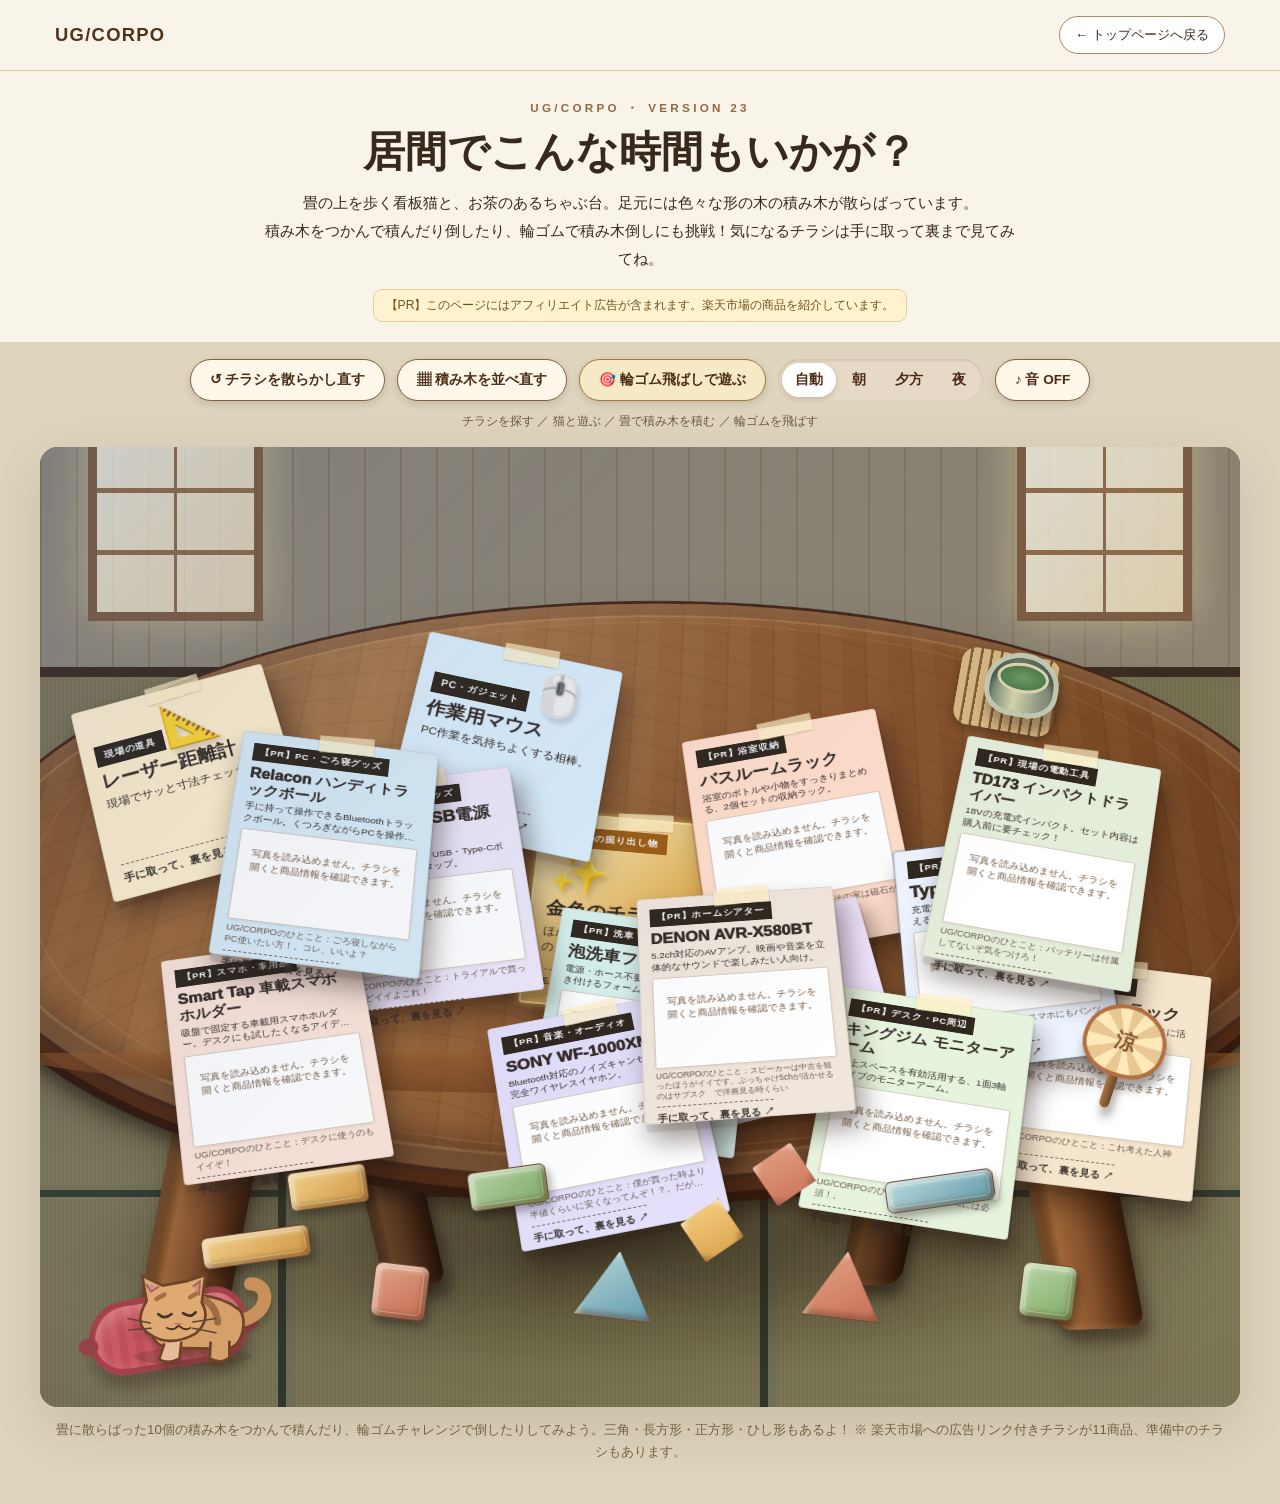
==== commit 44698cab: "Update affiliate.html" ====
--- a/affiliate.html
+++ b/affiliate.html
@@ -4,7 +4,7 @@
 <meta charset="utf-8">
 <meta name="viewport" content="width=device-width,initial-scale=1">
 <meta name="description" content="UG/CORPOのおすすめ道具を、和室のちゃぶ台に散らかったチラシから探すアフィリエイトコーナー。">
-<title>居間でこんな時間もいかが？｜UG/CORPO【アフィリエイト・Version 22】</title>
+<title>居間でこんな時間もいかが？｜UG/CORPO【アフィリエイト・Version 23】</title>
 <style>
 :root{font-family:"Yu Gothic","Hiragino Kaku Gothic ProN",Meiryo,sans-serif;color:#37291e;color-scheme:light}
 *{box-sizing:border-box}
@@ -440,6 +440,29 @@
 .flyer[data-id="denonx580"] .flyer-title{font-size:1.05rem;line-height:1.16}
 .flyer[data-id="denonx580"] .flyer-teaser-comment{font-size:.51rem;line-height:1.25;-webkit-line-clamp:3}
 @media(max-width:760px){.flyer[data-id="denonx580"] .flyer-title{font-size:.78rem}.flyer[data-id="denonx580"] .flyer-teaser-comment{font-size:.46rem;line-height:1.18;-webkit-line-clamp:3}}
+
+/* VERSION 23 ─ 輪ゴム飛ばし。広告やチラシと完全に独立したミニゲーム */
+.toolbar #rubberMode{background:#f6e9c5;border-color:#a87439}
+.toolbar #rubberMode[aria-pressed="true"]{background:#77502d;color:#fff;border-color:#56351e}
+.rubber-hud{max-width:1200px;margin:0 auto 12px;padding:13px 16px 12px;background:#fff8e9;border:2px solid #b48a52;border-radius:15px;box-shadow:0 8px 20px #46301a22}
+.rubber-hud[hidden],.rubber-launcher[hidden],.rubber-mini-score[hidden]{display:none!important}
+.rubber-hud-head{display:flex;align-items:center;gap:12px;flex-wrap:wrap}
+.rubber-hud-head strong{color:#693f1e;font-size:1.02rem}
+.rubber-hud-head span{font-weight:900;font-size:.86rem;background:#f5dfac;color:#654221;padding:6px 10px;border-radius:18px}
+.rubber-hud p{margin:9px 0;font-size:.84rem;line-height:1.6;color:#70563f}
+.rubber-hud-buttons{display:flex;flex-wrap:wrap;gap:8px}
+.rubber-hud-buttons button{border:1px solid #b18e62;border-radius:22px;background:#fff;color:#634126;font-weight:800;padding:8px 14px;font-size:.82rem}
+.rubber-canvas{display:none;position:absolute;inset:0;width:100%;height:100%;z-index:15;pointer-events:none}
+.scene.rubber-active .rubber-canvas{display:block}
+.scene.rubber-active .wood-block{pointer-events:none!important}
+/* ゲーム中だけチラシを薄く表示。的が見やすくなり、商品リンクの誤操作も防ぐ。 */
+.scene.rubber-active .paper-layer{opacity:.25;filter:saturate(.58);transition:opacity .25s}
+.scene.rubber-active .flyer{pointer-events:none!important}
+.rubber-mini-score{position:absolute;z-index:16;left:9%;top:90%;padding:5px 11px;border-radius:22px;border:1px solid #9c7238;color:#57351b;background:#fff3d5ea;font-size:.81rem;font-weight:850;white-space:nowrap;pointer-events:none;box-shadow:0 3px 8px #0002}
+.rubber-launcher{position:absolute;z-index:16;width:100px;height:105px;border:0;border-radius:50%;background:transparent;touch-action:none;cursor:grab}
+.rubber-launcher:active{cursor:grabbing}
+.rubber-launcher:focus-visible{outline:3px dashed #ffc857;outline-offset:0}
+@media(max-width:760px){.rubber-launcher{width:80px;height:84px}.rubber-hud{margin:0 8px 10px;padding:11px}.rubber-hud-head{gap:6px}.rubber-hud-head strong{width:100%}.rubber-hud-head span{font-size:.75rem;padding:5px 7px}.rubber-hud p{font-size:.76rem}.rubber-mini-score{left:2%;top:91%;font-size:.72rem}}
 </style>
 </head>
 <body>
@@ -448,14 +471,15 @@
  <a class="back" href="index.html">← トップページへ戻る</a>
 </header>
 <section class="intro">
- <div class="eyebrow">UG/CORPO ・ VERSION 22</div>
+ <div class="eyebrow">UG/CORPO ・ VERSION 23</div>
  <h1>居間でこんな時間もいかが？</h1>
- <p>畳の上を歩く看板猫と、お茶のあるちゃぶ台。足元には色々な形の木の積み木が散らばっています。<br>積み木をつかんで積んだり倒したり。気になるチラシは手に取って裏まで見てみてね。</p>
+ <p>畳の上を歩く看板猫と、お茶のあるちゃぶ台。足元には色々な形の木の積み木が散らばっています。<br>積み木をつかんで積んだり倒したり、輪ゴムで積み木倒しにも挑戦！気になるチラシは手に取って裏まで見てみてね。</p>
  <div class="notice">【PR】このページにはアフィリエイト広告が含まれます。楽天市場の商品を紹介しています。</div>
 </section>
 <div class="toolbar" aria-label="和室での遊び方">
   <button id="reset" type="button">↺ チラシを散らかし直す</button>
   <button id="resetBlocks" type="button">▦ 積み木を並べ直す</button>
+  <button id="rubberMode" type="button" aria-pressed="false">🎯 輪ゴム飛ばしで遊ぶ</button>
   <div class="time-switch" role="group" aria-label="和室の時間帯">
     <button type="button" class="time-btn is-active" data-time="auto" aria-pressed="true">自動</button>
     <button type="button" class="time-btn" data-time="morning" aria-pressed="false">朝</button>
@@ -463,8 +487,13 @@
     <button type="button" class="time-btn" data-time="night" aria-pressed="false">夜</button>
   </div>
   <button id="soundToggle" type="button" aria-pressed="false">♪ 音 OFF</button>
-  <span>チラシを探す ／ 猫と遊ぶ ／ 畳で積み木を積む</span>
+  <span>チラシを探す ／ 猫と遊ぶ ／ 畳で積み木を積む ／ 輪ゴムを飛ばす</span>
 </div>
+<section class="rubber-hud" id="rubberHud" hidden aria-label="輪ゴム飛ばしチャレンジ" role="region">
+  <div class="rubber-hud-head"><strong>🎯 本日の輪ゴムチャレンジ</strong><span id="rubberScore" aria-live="polite">0点</span><span id="rubberShots">残り3発</span><span id="rubberBest">今日のベスト：0点</span></div>
+  <p>左下の輪ゴムを<strong>左へ引いて、上下で狙いを調整</strong>して離すと発射！積み木を3発で何個倒せるかな？ 猫には当たりません🐈 ／ キーボード：↑↓ 角度・←→ 強さ・Space 発射</p>
+  <div class="rubber-hud-buttons"><button type="button" id="rubberAgain">↺ もう一回遊ぶ</button><button type="button" id="rubberQuit">自由に遊ぶモードへ戻る</button></div>
+</section>
 <main>
 <div class="scene" id="scene" data-time="morning" aria-label="畳の上のちゃぶ台と商品チラシ、看板猫">
  <div class="wall"></div><div class="shoji left"></div><div class="shoji right"></div><div class="tatami"></div>
@@ -483,6 +512,9 @@
       <span class="fan-top">涼</span><span class="fan-handle"></span>
    </button>
  <div class="block-layer" id="blockLayer" aria-label="畳に置かれた三角や四角の積み木10個。つかんで動かせます"></div>
+ <canvas class="rubber-canvas" id="rubberCanvas" aria-hidden="true"></canvas>
+ <div class="rubber-mini-score" id="rubberMiniScore" hidden aria-hidden="true">🎯 0点 ／ 残り3発</div>
+ <button type="button" class="rubber-launcher" id="rubberLauncher" hidden aria-label="輪ゴムを引っ張って離す。矢印キーで角度・強さ、スペースで発射" title="左下に引いて離す / 矢印キー + Spaceで発射"></button>
  <div class="zabuton" aria-hidden="true"></div>
  <button class="cat" id="cat" type="button" aria-label="歩いている看板猫をなでる" title="猫をなでる 🐾">
    <span class="cat-bubble" id="catBubble" aria-hidden="true">にゃ〜♪</span>
@@ -505,7 +537,7 @@
  <div class="ambient-light" aria-hidden="true"></div>
  <div class="scene-toast" id="sceneToast" role="status" aria-live="polite"></div>
 </div>
-<p class="room-foot">畳に散らばった10個の積み木をつかんで、積んだり崩したりしてみよう。三角・長方形・正方形・ひし形もあるよ！ ※ 楽天市場への広告リンク付きチラシが11商品、準備中のチラシもあります。</p>
+<p class="room-foot">畳に散らばった10個の積み木をつかんで積んだり、輪ゴムチャレンジで倒したりしてみよう。三角・長方形・正方形・ひし形もあるよ！ ※ 楽天市場への広告リンク付きチラシが11商品、準備中のチラシもあります。</p>
 </main>
 <dialog id="detail" aria-label="チラシの商品紹介">
  <div class="paper-modal"><div class="paper-modal-inner">
@@ -1239,6 +1271,7 @@
  stabilizeStackedBlocks(s,dt);
  putBlocksToSleep(s,dt);
  for(const b of blockBodies)paintBlock(b);
+ if(rubberGame.active)stepRubber(dt);
 }
 let accumulator=0;
 function physicsFrame(time){
@@ -1250,6 +1283,306 @@
 }
 requestAnimationFrame(physicsFrame);
 
+/* =======================================================
+  Version 23 — 輪ゴム飛ばしチャレンジ
+  ・既存の積み木SAT物理を使う。別の物理エンジンは追加しない
+  ・輪ゴムはキャンバスだけで描画、広告リンクには触れない
+  ・猫やチラシとの衝突判定は一切行わない
+  ・3発制／日付ごとにローカルな自己ベストを保存
+======================================================= */
+const rubberModeButton=document.getElementById('rubberMode');
+const rubberHud=document.getElementById('rubberHud');
+const rubberLauncher=document.getElementById('rubberLauncher');
+const rubberCanvas=document.getElementById('rubberCanvas');
+const rubberCtx=rubberCanvas.getContext('2d');
+const rubberScoreLabel=document.getElementById('rubberScore');
+const rubberShotsLabel=document.getElementById('rubberShots');
+const rubberBestLabel=document.getElementById('rubberBest');
+const rubberMiniScore=document.getElementById('rubberMiniScore');
+const rubberGame={active:false,shots:3,score:0,best:0,dragging:false,dragId:null,dragPoint:null,
+  projectile:null,origin:[],power:.74,angle:-.20,anchor:{x:0,y:0},maxPull:70,roundEnded:false,savedBlocks:null};
+const rubberGravity=540;
+function rubberDay(){
+ const d=new Date(),pad=n=>String(n).padStart(2,'0');
+ return `${d.getFullYear()}-${pad(d.getMonth()+1)}-${pad(d.getDate())}`;
+}
+function rubberBestKey(){return 'ugcorpo-rubber-best-v1-'+rubberDay()}
+function readRubberBest(){try{return Number(localStorage.getItem(rubberBestKey()))||0}catch(e){return 0}}
+function updateRubberHud(){
+ rubberGame.best=Math.max(rubberGame.best,readRubberBest());
+ rubberScoreLabel.textContent=rubberGame.score+'点';
+ rubberShotsLabel.textContent='残り'+rubberGame.shots+'発';
+ rubberBestLabel.textContent='今日のベスト：'+rubberGame.best+'点';
+ rubberMiniScore.textContent='🎯 '+rubberGame.score+'点 ／ 残り'+rubberGame.shots+'発';
+}
+function saveRubberBest(){
+ if(rubberGame.score<=rubberGame.best)return;
+ rubberGame.best=rubberGame.score;
+ try{localStorage.setItem(rubberBestKey(),String(rubberGame.best))}catch(e){}
+ updateRubberHud();
+}
+function rubberPoint(e){const r=scene.getBoundingClientRect();return{x:e.clientX-r.left,y:e.clientY-r.top}}
+function updateRubberSize(){
+ const w=scene.clientWidth,h=scene.clientHeight;
+ const ratio=Math.min(2,window.devicePixelRatio||1);
+ rubberCanvas.width=Math.round(w*ratio);rubberCanvas.height=Math.round(h*ratio);
+ rubberCtx.setTransform(ratio,0,0,ratio,0,0);
+ rubberGame.anchor={x:w*(w<650?.14:.15),y:h*.79};
+ rubberGame.maxPull=w<650?Math.min(49,w*.13):88;
+ rubberLauncher.style.left=(rubberGame.anchor.x-rubberLauncher.offsetWidth/2)+'px';
+ rubberLauncher.style.top=(rubberGame.anchor.y-rubberLauncher.offsetHeight/2)+'px';
+ drawRubber();
+}
+function rubberStage(){
+ // 床の上に二つの4段/3段タワーと、ひし形の的を並べる。
+ // 全て静止状態から始めるため、ゲーム開始前に物理演算が暴れない。
+ const s=surfaces(),w=s.w;
+ blockScale=w<760?clampBlock(w/680,.52,.76):clampBlock(w/1150,.84,1.05);
+ const baseX1=w*(w<650?.59:.61),baseX2=w*(w<650?.81:.82);
+ const mapping=[
+   {i:0,x:baseX1,base:null},   // 長方形（下段）
+   {i:1,x:baseX1,base:0},      // 正方形
+   {i:2,x:baseX1,base:1},      // 中段
+   {i:3,x:baseX1,base:2},      // 三角の屋根
+   {i:6,x:baseX2,base:null},   // 長方形（下段）
+   {i:7,x:baseX2,base:6},
+   {i:8,x:baseX2,base:7},
+   {i:5,x:baseX2,base:8},
+   {i:4,x:w*.42,base:null},
+   {i:9,x:w*.94,base:null}
+ ];
+ for(const item of mapping){
+   const b=blockBodies[item.i],sp=blockSpecs[item.i],dim=SHAPES[sp.shape];
+   b.w=Math.round(dim.w*blockScale);b.h=Math.round(dim.h*blockScale);
+   b.vertices=dim.vertices.map(([x,y])=>[x*b.w,y*b.h]);
+   b.node.style.width=b.w+'px';b.node.style.height=b.h+'px';
+   b.mass=b.w*b.h*(sp.shape==='triangle'||sp.shape==='diamond'?.5:1)/2400;
+   b.im=1/b.mass;b.ii=12/(b.mass*(b.w*b.w+b.h*b.h));
+   b.x=clampBlock(item.x,b.w/2+2,w-b.w/2-2);
+   b.y=item.base===null?s.floorY-b.h/2:blockBodies[item.base].y-(blockBodies[item.base].h+b.h)/2;
+   b.angle=0;b.vx=b.vy=b.va=0;b.held=false;b.sleeping=true;b.quiet=0;b.stackQuiet=0;
+   b.rubberOrigin={x:b.x,y:b.y,angle:b.angle};b.rubberHit=false;b.rubberDown=false;
+   paintBlock(b);
+ }
+}
+function beginRubberRound(){
+ rubberGame.projectile=null;rubberGame.dragging=false;rubberGame.dragPoint=null;
+ rubberGame.shots=3;rubberGame.score=0;rubberGame.roundEnded=false;rubberGame.best=readRubberBest();
+ rubberGame.angle=scene.clientWidth<650?0:-.20;rubberGame.power=.80;
+ rubberStage();updateRubberSize();updateRubberHud();
+}
+function switchRubberMode(on){
+ if(on===rubberGame.active)return;
+ rubberGame.active=on;
+ scene.classList.toggle('rubber-active',on);
+ rubberHud.hidden=!on;rubberLauncher.hidden=!on;rubberMiniScore.hidden=!on;
+ rubberModeButton.setAttribute('aria-pressed',String(on));
+ rubberModeButton.textContent=on?'🎯 輪ゴムゲーム中':'🎯 輪ゴム飛ばしで遊ぶ';
+ if(on){
+  // ゲームをやめた時はそれまでの自由な積み木の配置を戻す。
+  rubberGame.savedBlocks=blockBodies.map(b=>({x:b.x,y:b.y,angle:b.angle,vx:b.vx,vy:b.vy,va:b.va,sleeping:b.sleeping,quiet:b.quiet,stackQuiet:b.stackQuiet}));
+  beginRubberRound();
+  showToast('輪ゴムを左に引いて、上下で積み木を狙おう！🎯');
+  rubberLauncher.scrollIntoView({behavior:'smooth',block:'center'});
+ }else{
+  rubberGame.dragging=false;rubberGame.dragPoint=null;rubberGame.projectile=null;
+  if(rubberGame.savedBlocks)blockBodies.forEach((b,i)=>{Object.assign(b,rubberGame.savedBlocks[i]);paintBlock(b)});
+  rubberGame.savedBlocks=null;
+  rubberCtx.clearRect(0,0,rubberCanvas.width,rubberCanvas.height);
+  showToast('いつもの居間に戻ったよ 🍵');
+ }
+}
+rubberModeButton.addEventListener('click',()=>switchRubberMode(!rubberGame.active));
+document.getElementById('rubberQuit').addEventListener('click',()=>switchRubberMode(false));
+document.getElementById('rubberAgain').addEventListener('click',()=>{
+ if(!rubberGame.active)return;
+ beginRubberRound();showToast('積み木を積み直して、もう一勝負！🎯');
+});
+// 通常の積み木リセットに戻る時はゲームを終了。
+for(const id of ['resetBlocks','reset'])document.getElementById(id).addEventListener('click',()=>{if(rubberGame.active)switchRubberMode(false)},true);
+let rubberResizeTimer;
+window.addEventListener('resize',()=>{
+ if(!rubberGame.active)return;
+ clearTimeout(rubberResizeTimer);
+ rubberResizeTimer=setTimeout(()=>{
+  // 通常のリサイズ処理がブロックを再配置した後、ゲーム用の的を置き直す
+  beginRubberRound();showToast('画面サイズに合わせて、的を置き直したよ');
+ },245);
+});
+function rubberAimVelocity(){
+ if(rubberGame.dragging&&rubberGame.dragPoint){
+  const a=rubberGame.anchor,p=rubberGame.dragPoint;
+  const factor=scene.clientWidth<650?13.8:10.8;
+  return {vx:(a.x-p.x)*factor,vy:(a.y-p.y)*factor};
+ }
+ const speed=scene.clientWidth<650?650:890;
+ return {vx:Math.cos(rubberGame.angle)*speed*rubberGame.power,vy:Math.sin(rubberGame.angle)*speed*rubberGame.power};
+}
+function shootRubber(){
+ if(!rubberGame.active||rubberGame.projectile||rubberGame.shots<=0||dialog.open)return;
+ const v=rubberAimVelocity();
+ const power=Math.hypot(v.vx,v.vy);
+ if(power<90){showToast('もう少し引っ張ってみよう！');return}
+ rubberGame.projectile={x:rubberGame.anchor.x+14,y:rubberGame.anchor.y,vx:v.vx,vy:v.vy,life:2.4,expiresAt:performance.now()+3200,collidedAt:0,r:scene.clientWidth<650?6:9,blocked:new Set()};
+ rubberGame.shots--;rubberGame.roundEnded=false;updateRubberHud();playFX('tap');
+}
+rubberLauncher.addEventListener('pointerdown',e=>{
+ if(!rubberGame.active||rubberGame.shots===0||rubberGame.projectile||dialog.open)return;
+ if(e.pointerType==='mouse'&&e.button!==0)return;
+ e.preventDefault();e.stopPropagation();
+ rubberGame.dragging=true;rubberGame.dragId=e.pointerId;
+ rubberGame.dragPoint={...rubberGame.anchor};
+ rubberLauncher.setPointerCapture(e.pointerId);
+});
+rubberLauncher.addEventListener('pointermove',e=>{
+ if(!rubberGame.dragging||rubberGame.dragId!==e.pointerId)return;
+ e.preventDefault();
+ const p=rubberPoint(e),a=rubberGame.anchor,max=rubberGame.maxPull;
+ // プレイヤーは左・下に引く。指が場外に出ても操作を続けられる。
+ const dx=Math.min(0,p.x-a.x),dy=clampBlock(p.y-a.y,-max*.45,max);
+ const d=Math.hypot(dx,dy)||1,scale=Math.min(max,d)/d;
+ rubberGame.dragPoint={x:a.x+dx*scale,y:a.y+dy*scale};
+ drawRubber();
+});
+function releaseRubber(e,cancelled=false){
+ if(!rubberGame.dragging||rubberGame.dragId!==e.pointerId)return;
+ if(!cancelled)shootRubber();
+ rubberGame.dragging=false;rubberGame.dragId=null;rubberGame.dragPoint=null;drawRubber();
+}
+rubberLauncher.addEventListener('pointerup',e=>releaseRubber(e));
+rubberLauncher.addEventListener('pointercancel',e=>releaseRubber(e,true));
+rubberLauncher.addEventListener('keydown',e=>{
+ if(!rubberGame.active)return;
+ const k=e.key;
+ if(k==='ArrowUp')rubberGame.angle=Math.max(-1.18,rubberGame.angle-.09);
+ else if(k==='ArrowDown')rubberGame.angle=Math.min(.25,rubberGame.angle+.09);
+ else if(k==='ArrowLeft')rubberGame.power=Math.max(.25,rubberGame.power-.09);
+ else if(k==='ArrowRight')rubberGame.power=Math.min(1,rubberGame.power+.09);
+ else if(k===' '||k==='Enter')shootRubber();
+ else return;
+ e.preventDefault();drawRubber();
+});
+function pointInsideRubberPolygon(x,y,pts){
+ let inside=false;
+ for(let i=0,j=pts.length-1;i<pts.length;j=i++){
+  const a=pts[i],b=pts[j];
+  if((a.y>y)!==(b.y>y) && x<(b.x-a.x)*(y-a.y)/(b.y-a.y)+a.x)inside=!inside;
+ }
+ return inside;
+}
+function rubberIntersectsBlock(ball,b){
+ if(Math.abs(ball.x-b.x)>b.w*.8+ball.r||Math.abs(ball.y-b.y)>b.h*.8+ball.r)return false;
+ const vs=vectors(b);if(pointInsideRubberPolygon(ball.x,ball.y,vs))return true;
+ for(let i=0;i<vs.length;i++){
+  const a=vs[i],v=vs[(i+1)%vs.length],dx=v.x-a.x,dy=v.y-a.y;
+  const t=clampBlock(((ball.x-a.x)*dx+(ball.y-a.y)*dy)/Math.max(1,dx*dx+dy*dy),0,1);
+  const px=a.x+t*dx,py=a.y+t*dy;
+  if((ball.x-px)**2+(ball.y-py)**2<ball.r**2)return true;
+ }
+ return false;
+}
+function impactRubber(ball,b){
+ // 同じ輪ゴムが接触中に繰り返し加速させない。
+ if(ball.blocked.has(b))return;
+ ball.blocked.add(b);ball.collidedAt=performance.now();
+ const x=b.x,range=Math.max(scene.clientWidth*.095,48);
+ // 支え合う塔の同じ列だけを起こす。反対の塔は静止のままにする。
+ blockBodies.forEach(t=>{
+  if(Math.abs(t.x-x)>=range)return;
+  t.sleeping=false;t.quiet=0;t.stackQuiet=0;
+  // 同じ塔の積み木に衝撃を伝える。1個だけ動いて終わらないようにする。
+  if(t!==b && t.y<b.y+12){
+    const shock=clampBlock((b.y-t.y)/Math.max(26,b.h*3.5),.12,.7);
+    t.vx+=ball.vx*(.16+.20*shock)/Math.max(.8,t.mass);
+    t.vy-=55+shock*75;
+    t.va+=Math.sign(ball.vx)*(.40+shock*.7);
+  }
+ });
+ const mass=Math.max(.7,b.mass),v=Math.hypot(ball.vx,ball.vy);
+ b.vx+=ball.vx*.87/mass;
+ // 当たりの瞬間に小さく押し出し、塔が崩れるきっかけを作る。
+ b.x+=Math.sign(ball.vx)*Math.min(23,Math.abs(ball.vx)*.026);
+ b.vy+=ball.vy*.20/mass-150/mass;
+ b.va+=((ball.y-b.y)/Math.max(18,b.h))*(ball.vx/96)+(ball.x-b.x)/Math.max(25,b.w)*.8+Math.sign(ball.vx)*.85;
+ b.vx=clampBlock(b.vx,-750,750);b.vy=clampBlock(b.vy,-780,780);b.va=clampBlock(b.va,-6,6);
+ if(!b.rubberHit){b.rubberHit=true;rubberGame.score+=25;updateRubberHud()}
+ ball.vx*=-.24;ball.vy=-Math.abs(ball.vy)*.32-80;
+ ball.x-=9;ball.y-=4;
+ playFX('tap');
+}
+function stepRubber(dt){
+ if(!rubberGame.active)return;
+ const ball=rubberGame.projectile;
+ if(ball&&!dialog.open){
+  // 小刻みに進めて速い輪ゴムが積み木をすり抜けないようにする。
+  const n=Math.max(1,Math.ceil(Math.hypot(ball.vx,ball.vy)*dt/7));
+  for(let i=0;i<n;i++){
+   ball.x+=ball.vx*dt/n;ball.y+=ball.vy*dt/n;
+   ball.vy+=rubberGravity*dt/n;
+   ball.life-=dt/n;
+   for(const b of blockBodies){
+     if(!ball.blocked.has(b)&&rubberIntersectsBlock(ball,b)){impactRubber(ball,b);break}
+   }
+  }
+  if(ball.life<=0||performance.now()>ball.expiresAt || (ball.collidedAt&&performance.now()-ball.collidedAt>650) || ball.y>scene.clientHeight*.95||ball.x>scene.clientWidth+30||ball.x< -30)rubberGame.projectile=null;
+ }
+ // 移動/転倒の判定。命中後に別の積み木が崩れても得点になる。
+ blockBodies.forEach(b=>{
+  if(b.rubberDown||!b.rubberOrigin)return;
+  const r=b.rubberOrigin,dist=Math.hypot(b.x-r.x,b.y-r.y);
+  if(dist>Math.max(19,b.w*.3)||Math.abs(angleDelta(r.angle,b.angle))>.39){
+   b.rubberDown=true;rubberGame.score+=100;updateRubberHud();
+  }
+ });
+ if(rubberGame.shots===0&&!rubberGame.projectile&&!rubberGame.roundEnded){
+  rubberGame.roundEnded=true;saveRubberBest();
+  showToast('3発終了！ 合計'+rubberGame.score+'点 🏆 もう一度遊べるよ！');
+ }
+ drawRubber();
+}
+function drawRubber(){
+ if(!rubberGame.active)return;
+ const ctx=rubberCtx,w=scene.clientWidth,h=scene.clientHeight;
+ ctx.clearRect(0,0,w,h);
+ const a=rubberGame.anchor,p=rubberGame.dragPoint||{x:a.x,y:a.y};
+ ctx.save();
+ // 軽い影と木のフォークを描いて、「輪ゴムを引く場所」を表示。
+ ctx.lineCap='round';ctx.lineJoin='round';
+ ctx.strokeStyle='#4f2d17';ctx.lineWidth=9;
+ ctx.beginPath();ctx.moveTo(a.x,a.y+29);ctx.lineTo(a.x,a.y-8);ctx.moveTo(a.x,a.y-8);ctx.lineTo(a.x-15,a.y-27);ctx.moveTo(a.x,a.y-8);ctx.lineTo(a.x+15,a.y-27);ctx.stroke();
+ ctx.strokeStyle='#bc8249';ctx.lineWidth=5;
+ ctx.beginPath();ctx.moveTo(a.x,a.y+28);ctx.lineTo(a.x,a.y-8);ctx.moveTo(a.x,a.y-8);ctx.lineTo(a.x-15,a.y-27);ctx.moveTo(a.x,a.y-8);ctx.lineTo(a.x+15,a.y-27);ctx.stroke();
+ ctx.strokeStyle='#e1bd76';ctx.lineWidth=3.7;
+ ctx.beginPath();ctx.moveTo(a.x-15,a.y-27);ctx.lineTo(p.x,p.y-2);ctx.lineTo(a.x+15,a.y-27);ctx.stroke();
+ ctx.strokeStyle='#794a24';ctx.lineWidth=3;ctx.fillStyle='#f8dfab';
+ ctx.beginPath();ctx.ellipse(p.x,p.y,11,7,.3,0,Math.PI*2);ctx.fill();ctx.stroke();
+ if(rubberGame.shots>0&&!rubberGame.projectile){
+  const v=rubberAimVelocity();
+  if(rubberGame.dragging||document.activeElement===rubberLauncher){
+   ctx.save();ctx.beginPath();ctx.rect(0,0,w,h);ctx.clip();
+   for(let t=.09;t<2;t+=.095){
+    const x=a.x+14+v.vx*t,y=a.y+v.vy*t+.5*rubberGravity*t*t;
+    if(x<0||x>w||y<0||y>h*.95)break;
+    ctx.fillStyle='rgba(255,243,175,.83)';ctx.beginPath();ctx.arc(x,y,2.6,0,Math.PI*2);ctx.fill();
+   }
+   ctx.restore();
+  }
+ }
+ if(rubberGame.projectile){
+  const b=rubberGame.projectile;
+  ctx.save();ctx.translate(b.x,b.y);ctx.rotate(Math.atan2(b.vy,b.vx));
+  ctx.strokeStyle='#6d411b';ctx.lineWidth=3;ctx.fillStyle='#eed5a3';
+  ctx.beginPath();ctx.ellipse(0,0,b.r*1.35,b.r*.72,0,0,Math.PI*2);ctx.fill();ctx.stroke();
+  ctx.strokeStyle='#fff4d9';ctx.lineWidth=1.5;ctx.beginPath();ctx.ellipse(0,0,b.r*.6,b.r*.24,0,0,Math.PI*2);ctx.stroke();
+  ctx.restore();
+ }
+ if(!rubberGame.dragging&&!rubberGame.projectile&&rubberGame.shots>0){
+  ctx.fillStyle='#fff6d9';ctx.strokeStyle='#a67b50';ctx.lineWidth=2;ctx.font='bold 14px sans-serif';
+  ctx.textAlign='center';ctx.strokeText('輪ゴムを引っぱる',a.x,a.y-53);ctx.fillText('輪ゴムを引っぱる',a.x,a.y-53);
+ }
+ ctx.restore();
+}
+
 </script>
 </body>
 </html>
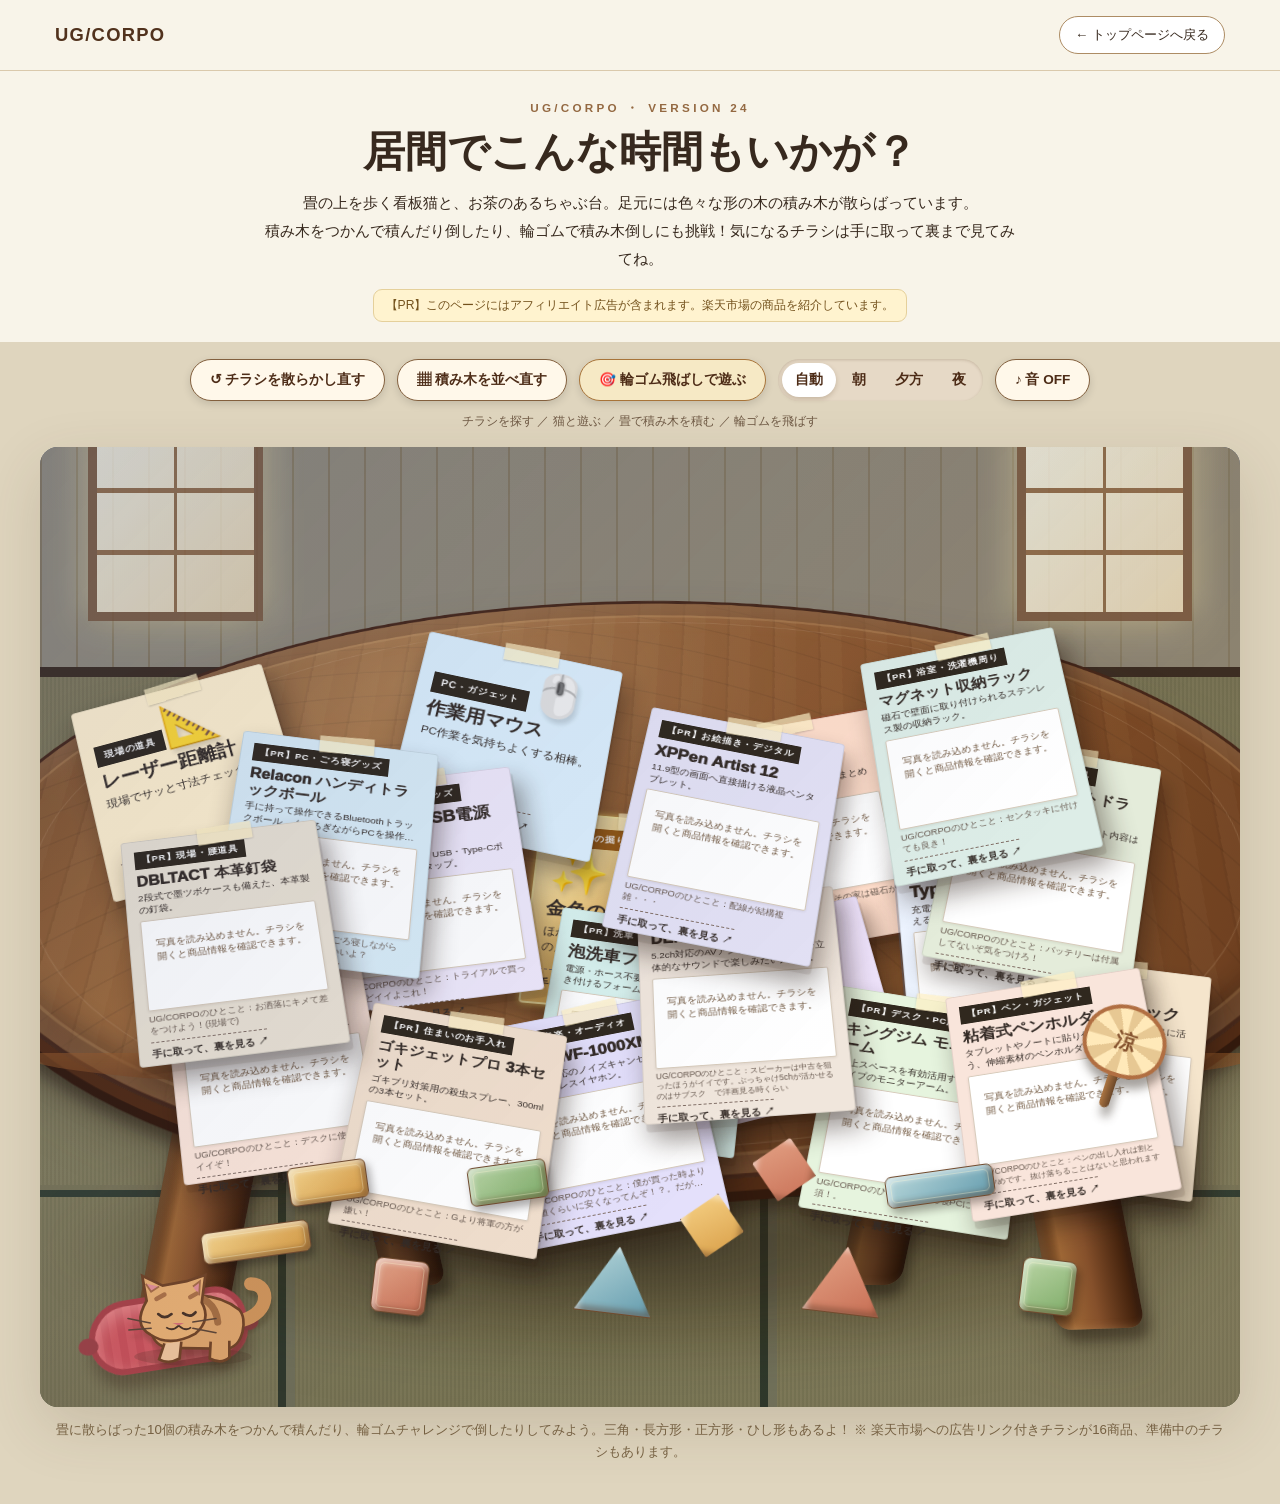
==== commit 1013d22d: "Update affiliate.html" ====
--- a/affiliate.html
+++ b/affiliate.html
@@ -4,7 +4,7 @@
 <meta charset="utf-8">
 <meta name="viewport" content="width=device-width,initial-scale=1">
 <meta name="description" content="UG/CORPOのおすすめ道具を、和室のちゃぶ台に散らかったチラシから探すアフィリエイトコーナー。">
-<title>居間でこんな時間もいかが？｜UG/CORPO【アフィリエイト・Version 23】</title>
+<title>居間でこんな時間もいかが？｜UG/CORPO【アフィリエイト・Version 24】</title>
 <style>
 :root{font-family:"Yu Gothic","Hiragino Kaku Gothic ProN",Meiryo,sans-serif;color:#37291e;color-scheme:light}
 *{box-sizing:border-box}
@@ -441,6 +441,23 @@
 .flyer[data-id="denonx580"] .flyer-teaser-comment{font-size:.51rem;line-height:1.25;-webkit-line-clamp:3}
 @media(max-width:760px){.flyer[data-id="denonx580"] .flyer-title{font-size:.78rem}.flyer[data-id="denonx580"] .flyer-teaser-comment{font-size:.46rem;line-height:1.18;-webkit-line-clamp:3}}
 
+
+/* VERSION 24: smaller hand-written comments on the new printed leaflets. */
+.flyer[data-id="nailpouch"] .flyer-title,
+.flyer[data-id="gokijet"] .flyer-title,
+.flyer[data-id="magnetrack"] .flyer-title{font-size:1.03rem}
+.flyer[data-id="xppen"] .flyer-title,
+.flyer[data-id="penholder"] .flyer-title{font-size:1.08rem}
+.flyer[data-id="penholder"] .flyer-teaser-comment{font-size:.51rem;-webkit-line-clamp:3}
+@media(max-width:760px){
+ .flyer[data-id="nailpouch"] .flyer-title,
+ .flyer[data-id="gokijet"] .flyer-title,
+ .flyer[data-id="magnetrack"] .flyer-title,
+ .flyer[data-id="xppen"] .flyer-title,
+ .flyer[data-id="penholder"] .flyer-title{font-size:.79rem}
+ .flyer[data-id="penholder"] .flyer-teaser-comment{font-size:.45rem;-webkit-line-clamp:3}
+}
+
 /* VERSION 23 ─ 輪ゴム飛ばし。広告やチラシと完全に独立したミニゲーム */
 .toolbar #rubberMode{background:#f6e9c5;border-color:#a87439}
 .toolbar #rubberMode[aria-pressed="true"]{background:#77502d;color:#fff;border-color:#56351e}
@@ -471,7 +488,7 @@
  <a class="back" href="index.html">← トップページへ戻る</a>
 </header>
 <section class="intro">
- <div class="eyebrow">UG/CORPO ・ VERSION 23</div>
+ <div class="eyebrow">UG/CORPO ・ VERSION 24</div>
  <h1>居間でこんな時間もいかが？</h1>
  <p>畳の上を歩く看板猫と、お茶のあるちゃぶ台。足元には色々な形の木の積み木が散らばっています。<br>積み木をつかんで積んだり倒したり、輪ゴムで積み木倒しにも挑戦！気になるチラシは手に取って裏まで見てみてね。</p>
  <div class="notice">【PR】このページにはアフィリエイト広告が含まれます。楽天市場の商品を紹介しています。</div>
@@ -537,7 +554,7 @@
  <div class="ambient-light" aria-hidden="true"></div>
  <div class="scene-toast" id="sceneToast" role="status" aria-live="polite"></div>
 </div>
-<p class="room-foot">畳に散らばった10個の積み木をつかんで積んだり、輪ゴムチャレンジで倒したりしてみよう。三角・長方形・正方形・ひし形もあるよ！ ※ 楽天市場への広告リンク付きチラシが11商品、準備中のチラシもあります。</p>
+<p class="room-foot">畳に散らばった10個の積み木をつかんで積んだり、輪ゴムチャレンジで倒したりしてみよう。三角・長方形・正方形・ひし形もあるよ！ ※ 楽天市場への広告リンク付きチラシが16商品、準備中のチラシもあります。</p>
 </main>
 <dialog id="detail" aria-label="チラシの商品紹介">
  <div class="paper-modal"><div class="paper-modal-inner">
@@ -573,6 +590,12 @@
 const officialKingJimArmHtml = String.raw`<table border="0" cellpadding="0" cellspacing="0"><tr><td><div style="border:1px solid #95a5a6;border-radius:.75rem;background-color:#FFFFFF;width:504px;margin:0px;padding:5px;text-align:center;overflow:hidden;"><table><tr><td style="width:240px"><a href="https://hb.afl.rakuten.co.jp/ichiba/59346672.a16587b6.59346673.23487245/?pc=https%3A%2F%2Fitem.rakuten.co.jp%2Frcmdse%2Feb-4971660960279%2F&link_type=picttext&ut=[base64]%3D%3D" target="_blank" rel="nofollow sponsored noopener" style="word-wrap:break-word;"><img src="https://hbb.afl.rakuten.co.jp/hgb/59346672.a16587b6.59346673.23487245/?me_id=1273476&item_id=17439739&pc=https%3A%2F%2Fthumbnail.image.rakuten.co.jp%2F%400_mall%2Frcmdse%2Fcabinet%2Feb04%2Feb-4971660960279.jpg%3F_ex%3D240x240&s=240x240&t=picttext" border="0" style="margin:2px" alt="[商品価格に関しましては、リンクが作成された時点と現時点で情報が変更されている場合がございます。]" title="[商品価格に関しましては、リンクが作成された時点と現時点で情報が変更されている場合がございます。]"></a></td><td style="vertical-align:top;width:248px;display: block;"><p style="font-size:12px;line-height:1.4em;text-align:left;margin:0px;padding:2px 6px;word-wrap:break-word"><a href="https://hb.afl.rakuten.co.jp/ichiba/59346672.a16587b6.59346673.23487245/?pc=https%3A%2F%2Fitem.rakuten.co.jp%2Frcmdse%2Feb-4971660960279%2F&link_type=picttext&ut=[base64]%3D%3D" target="_blank" rel="nofollow sponsored noopener" style="word-wrap:break-word;">モニターアーム テレワーク 在宅勤務 モニター オフィスワーク 机上 スペース有効活用 1面3軸タイプ キングジム ブラック ケーブルガイド付き ARM130-BK【送料無料】</a><br><span >価格：2,968円（税込、送料別)</span> <span style="color:#BBB">(2026/11/6時点)</span></p><div style="margin:10px;"><a href="https://hb.afl.rakuten.co.jp/ichiba/59346672.a16587b6.59346673.23487245/?pc=https%3A%2F%2Fitem.rakuten.co.jp%2Frcmdse%2Feb-4971660960279%2F&link_type=picttext&ut=[base64]%3D%3D" target="_blank" rel="nofollow sponsored noopener" style="word-wrap:break-word;"><img src="https://static.affiliate.rakuten.co.jp/makelink/rl.svg" style="float:left;max-height:27px;width:auto;margin-top:0" ></a><a href="https://hb.afl.rakuten.co.jp/ichiba/59346672.a16587b6.59346673.23487245/?pc=https%3A%2F%2Fitem.rakuten.co.jp%2Frcmdse%2Feb-4971660960279%2F%3Fscid%3Daf_pc_bbtn&link_type=picttext&ut=[base64]%3D%3D" target="_blank" rel="nofollow sponsored noopener" style="word-wrap:break-word;"><div style="float:right;width:41%;height:27px;background-color:#bf0000;color:#fff!important;font-size:12px;font-weight:500;line-height:27px;margin-left:1px;padding: 0 12px;border-radius:16px;cursor:pointer;text-align:center;"> 楽天で購入 </div></a></div></td></tr></table></div><br><p style="color:#000000;font-size:12px;line-height:1.4em;margin:5px;word-wrap:break-word"></p></td></tr></table>`;
 // Version 22: official Rakuten photo-and-text ad for Denon AVR-X580BT.
 const officialDenonX580Html = String.raw`<table border="0" cellpadding="0" cellspacing="0"><tr><td><div style="border:1px solid #95a5a6;border-radius:.75rem;background-color:#FFFFFF;width:504px;margin:0px;padding:5px;text-align:center;overflow:hidden;"><table><tr><td style="width:240px"><a href="https://hb.afl.rakuten.co.jp/ichiba/59348353.3003e785.59348354.ae7c8746/?pc=https%3A%2F%2Fitem.rakuten.co.jp%2Faudio-ippinkan%2Fden-x580bt%2F&link_type=picttext&ut=[base64]%3D%3D" target="_blank" rel="nofollow sponsored noopener" style="word-wrap:break-word;"><img src="https://hbb.afl.rakuten.co.jp/hgb/59348353.3003e785.59348354.ae7c8746/?me_id=1308485&item_id=10012939&pc=https%3A%2F%2Fthumbnail.image.rakuten.co.jp%2F%400_mall%2Faudio-ippinkan%2Fcabinet%2Fms006900%2Fden-x580bt-main.jpg%3F_ex%3D240x240&s=240x240&t=picttext" border="0" style="margin:2px" alt="[商品価格に関しましては、リンクが作成された時点と現時点で情報が変更されている場合がございます。]" title="[商品価格に関しましては、リンクが作成された時点と現時点で情報が変更されている場合がございます。]"></a></td><td style="vertical-align:top;width:248px;display: block;"><p style="font-size:12px;line-height:1.4em;text-align:left;margin:0px;padding:2px 6px;word-wrap:break-word"><a href="https://hb.afl.rakuten.co.jp/ichiba/59348353.3003e785.59348354.ae7c8746/?pc=https%3A%2F%2Fitem.rakuten.co.jp%2Faudio-ippinkan%2Fden-x580bt%2F&link_type=picttext&ut=[base64]%3D%3D" target="_blank" rel="nofollow sponsored noopener" style="word-wrap:break-word;">DENON - AVR-X580BT/ブラック（5.2ch AVサラウンドレシーバー）【在庫有り即納】</a><br><span >価格：39,109円（税込、送料無料)</span> <span style="color:#BBB">(2026/11/6時点)</span></p><div style="margin:10px;"><a href="https://hb.afl.rakuten.co.jp/ichiba/59348353.3003e785.59348354.ae7c8746/?pc=https%3A%2F%2Fitem.rakuten.co.jp%2Faudio-ippinkan%2Fden-x580bt%2F&link_type=picttext&ut=[base64]%3D%3D" target="_blank" rel="nofollow sponsored noopener" style="word-wrap:break-word;"><img src="https://static.affiliate.rakuten.co.jp/makelink/rl.svg" style="float:left;max-height:27px;width:auto;margin-top:0" ></a><a href="https://hb.afl.rakuten.co.jp/ichiba/59348353.3003e785.59348354.ae7c8746/?pc=https%3A%2F%2Fitem.rakuten.co.jp%2Faudio-ippinkan%2Fden-x580bt%2F%3Fscid%3Daf_pc_bbtn&link_type=picttext&ut=[base64]" target="_blank" rel="nofollow sponsored noopener" style="word-wrap:break-word;"><div style="float:right;width:41%;height:27px;background-color:#bf0000;color:#fff!important;font-size:12px;font-weight:500;line-height:27px;margin-left:1px;padding: 0 12px;border-radius:16px;cursor:pointer;text-align:center;"> 楽天で購入 </div></a></div></td></tr></table></div><br><p style="color:#000000;font-size:12px;line-height:1.4em;margin:5px;word-wrap:break-word"></p></td></tr></table>`;
+// Version 24: five vendor-generated Rakuten image-and-text ad blocks (2026-11-07).
+const officialMagnetRackHtml = String.raw`<table border="0" cellpadding="0" cellspacing="0"><tr><td><div style="border:1px solid #95a5a6;border-radius:.75rem;background-color:#FFFFFF;width:504px;margin:0px;padding:5px;text-align:center;overflow:hidden;"><table><tr><td style="width:240px"><a href="https://hb.afl.rakuten.co.jp/ichiba/5937041b.15bcb862.5937041c.fc3f9759/?pc=https%3A%2F%2Fitem.rakuten.co.jp%2Fjoisafakey%2Fr-sku12%2F&link_type=picttext&ut=[base64]%3D%3D" target="_blank" rel="nofollow sponsored noopener" style="word-wrap:break-word;"><img src="https://hbb.afl.rakuten.co.jp/hgb/5937041b.15bcb862.5937041c.fc3f9759/?me_id=1395581&item_id=10000123&pc=https%3A%2F%2Fthumbnail.image.rakuten.co.jp%2F%400_mall%2Fjoisafakey%2Fcabinet%2Fsell%2Fimgrc0127725767.jpg%3F_ex%3D240x240&s=240x240&t=picttext" border="0" style="margin:2px" alt="[商品価格に関しましては、リンクが作成された時点と現時点で情報が変更されている場合がございます。]" title="[商品価格に関しましては、リンクが作成された時点と現時点で情報が変更されている場合がございます。]"></a></td><td style="vertical-align:top;width:248px;display: block;"><p style="font-size:12px;line-height:1.4em;text-align:left;margin:0px;padding:2px 6px;word-wrap:break-word"><a href="https://hb.afl.rakuten.co.jp/ichiba/5937041b.15bcb862.5937041c.fc3f9759/?pc=https%3A%2F%2Fitem.rakuten.co.jp%2Fjoisafakey%2Fr-sku12%2F&link_type=picttext&ut=[base64]%3D%3D" target="_blank" rel="nofollow sponsored noopener" style="word-wrap:break-word;">クーポンで2,280円 プロ監修 ステンレス製 マグネットラック 大容量 前低開口 タオルバー付き 浴室ラック バスルームラック 水切れ 磁石 壁面収納 お風呂 棚 バスケット キッチン収納 整理収納アドバイザー 中野 亮 監修</a><br><span >価格：3,280円～（税込、送料別)</span> <span style="color:#BBB">(2026/11/7時点)</span></p><div style="margin:10px;"><a href="https://hb.afl.rakuten.co.jp/ichiba/5937041b.15bcb862.5937041c.fc3f9759/?pc=https%3A%2F%2Fitem.rakuten.co.jp%2Fjoisafakey%2Fr-sku12%2F&link_type=picttext&ut=[base64]%3D%3D" target="_blank" rel="nofollow sponsored noopener" style="word-wrap:break-word;"><img src="https://static.affiliate.rakuten.co.jp/makelink/rl.svg" style="float:left;max-height:27px;width:auto;margin-top:0" ></a><a href="https://hb.afl.rakuten.co.jp/ichiba/5937041b.15bcb862.5937041c.fc3f9759/?pc=https%3A%2F%2Fitem.rakuten.co.jp%2Fjoisafakey%2Fr-sku12%2F%3Fscid%3Daf_pc_bbtn&link_type=picttext&ut=[base64]" target="_blank" rel="nofollow sponsored noopener" style="word-wrap:break-word;"><div style="float:right;width:41%;height:27px;background-color:#bf0000;color:#fff!important;font-size:12px;font-weight:500;line-height:27px;margin-left:1px;padding: 0 12px;border-radius:16px;cursor:pointer;text-align:center;"> 楽天で購入 </div></a></div></td></tr></table></div><br><p style="color:#000000;font-size:12px;line-height:1.4em;margin:5px;word-wrap:break-word"></p></td></tr></table>`;
+const officialGokiJetHtml = String.raw`<table border="0" cellpadding="0" cellspacing="0"><tr><td><div style="border:1px solid #95a5a6;border-radius:.75rem;background-color:#FFFFFF;width:504px;margin:0px;padding:5px;text-align:center;overflow:hidden;"><table><tr><td style="width:240px"><a href="https://hb.afl.rakuten.co.jp/ichiba/59370503.1e6dfe26.59370504.60741ad9/?pc=https%3A%2F%2Fitem.rakuten.co.jp%2Fkurasio-en%2Fas-gkgtp300-3%2F&link_type=picttext&ut=[base64]%3D%3D" target="_blank" rel="nofollow sponsored noopener" style="word-wrap:break-word;"><img src="https://hbb.afl.rakuten.co.jp/hgb/59370503.1e6dfe26.59370504.60741ad9/?me_id=1402062&item_id=10006189&pc=https%3A%2F%2Fthumbnail.image.rakuten.co.jp%2F%400_mall%2Fkurasio-en%2Fcabinet%2Fgazo16%2Fcompass1735014500.jpg%3F_ex%3D240x240&s=240x240&t=picttext" border="0" style="margin:2px" alt="[商品価格に関しましては、リンクが作成された時点と現時点で情報が変更されている場合がございます。]" title="[商品価格に関しましては、リンクが作成された時点と現時点で情報が変更されている場合がございます。]"></a></td><td style="vertical-align:top;width:248px;display: block;"><p style="font-size:12px;line-height:1.4em;text-align:left;margin:0px;padding:2px 6px;word-wrap:break-word"><a href="https://hb.afl.rakuten.co.jp/ichiba/59370503.1e6dfe26.59370504.60741ad9/?pc=https%3A%2F%2Fitem.rakuten.co.jp%2Fkurasio-en%2Fas-gkgtp300-3%2F&link_type=picttext&ut=[base64]%3D%3D" target="_blank" rel="nofollow sponsored noopener" style="word-wrap:break-word;">【3個セット】 アース製薬 ゴキジェットプロ 300ml 殺虫スプレー 殺虫剤 ゴキブリ</a><br><span >価格：2,498円（税込、送料無料)</span> <span style="color:#BBB">(2026/11/7時点)</span></p><div style="margin:10px;"><a href="https://hb.afl.rakuten.co.jp/ichiba/59370503.1e6dfe26.59370504.60741ad9/?pc=https%3A%2F%2Fitem.rakuten.co.jp%2Fkurasio-en%2Fas-gkgtp300-3%2F&link_type=picttext&ut=[base64]%3D%3D" target="_blank" rel="nofollow sponsored noopener" style="word-wrap:break-word;"><img src="https://static.affiliate.rakuten.co.jp/makelink/rl.svg" style="float:left;max-height:27px;width:auto;margin-top:0" ></a><a href="https://hb.afl.rakuten.co.jp/ichiba/59370503.1e6dfe26.59370504.60741ad9/?pc=https%3A%2F%2Fitem.rakuten.co.jp%2Fkurasio-en%2Fas-gkgtp300-3%2F%3Fscid%3Daf_pc_bbtn&link_type=picttext&ut=[base64]" target="_blank" rel="nofollow sponsored noopener" style="word-wrap:break-word;"><div style="float:right;width:41%;height:27px;background-color:#bf0000;color:#fff!important;font-size:12px;font-weight:500;line-height:27px;margin-left:1px;padding: 0 12px;border-radius:16px;cursor:pointer;text-align:center;"> 楽天で購入 </div></a></div></td></tr></table></div><br><p style="color:#000000;font-size:12px;line-height:1.4em;margin:5px;word-wrap:break-word"></p></td></tr></table>`;
+const officialNailPouchHtml = String.raw`<table border="0" cellpadding="0" cellspacing="0"><tr><td><div style="border:1px solid #95a5a6;border-radius:.75rem;background-color:#FFFFFF;width:504px;margin:0px;padding:5px;text-align:center;overflow:hidden;"><table><tr><td style="width:240px"><a href="https://hb.afl.rakuten.co.jp/ichiba/59370647.d79d05a5.59370648.103a3421/?pc=https%3A%2F%2Fitem.rakuten.co.jp%2Ftuzukiya%2Fs37-4411%2F&link_type=picttext&ut=[base64]%3D%3D" target="_blank" rel="nofollow sponsored noopener" style="word-wrap:break-word;"><img src="https://hbb.afl.rakuten.co.jp/hgb/59370647.d79d05a5.59370648.103a3421/?me_id=1198680&item_id=11586516&pc=https%3A%2F%2Fthumbnail.image.rakuten.co.jp%2F%400_mall%2Ftuzukiya%2Fcabinet%2F0%2F0%2F8916%2Fs37-4411.jpg%3F_ex%3D240x240&s=240x240&t=picttext" border="0" style="margin:2px" alt="[商品価格に関しましては、リンクが作成された時点と現時点で情報が変更されている場合がございます。]" title="[商品価格に関しましては、リンクが作成された時点と現時点で情報が変更されている場合がございます。]"></a></td><td style="vertical-align:top;width:248px;display: block;"><p style="font-size:12px;line-height:1.4em;text-align:left;margin:0px;padding:2px 6px;word-wrap:break-word"><a href="https://hb.afl.rakuten.co.jp/ichiba/59370647.d79d05a5.59370648.103a3421/?pc=https%3A%2F%2Fitem.rakuten.co.jp%2Ftuzukiya%2Fs37-4411%2F&link_type=picttext&ut=[base64]%3D%3D" target="_blank" rel="nofollow sponsored noopener" style="word-wrap:break-word;">三共コーポレーション DBLTACT 本革卓越 釘袋 2段 墨ツボケース付 ブラック DTL-11-BK 1本</a><br><span >価格：3,670円（税込、送料別)</span> <span style="color:#BBB">(2026/11/7時点)</span></p><div style="margin:10px;"><a href="https://hb.afl.rakuten.co.jp/ichiba/59370647.d79d05a5.59370648.103a3421/?pc=https%3A%2F%2Fitem.rakuten.co.jp%2Ftuzukiya%2Fs37-4411%2F&link_type=picttext&ut=[base64]%3D%3D" target="_blank" rel="nofollow sponsored noopener" style="word-wrap:break-word;"><img src="https://static.affiliate.rakuten.co.jp/makelink/rl.svg" style="float:left;max-height:27px;width:auto;margin-top:0" ></a><a href="https://hb.afl.rakuten.co.jp/ichiba/59370647.d79d05a5.59370648.103a3421/?pc=https%3A%2F%2Fitem.rakuten.co.jp%2Ftuzukiya%2Fs37-4411%2F%3Fscid%3Daf_pc_bbtn&link_type=picttext&ut=[base64]" target="_blank" rel="nofollow sponsored noopener" style="word-wrap:break-word;"><div style="float:right;width:41%;height:27px;background-color:#bf0000;color:#fff!important;font-size:12px;font-weight:500;line-height:27px;margin-left:1px;padding: 0 12px;border-radius:16px;cursor:pointer;text-align:center;"> 楽天で購入 </div></a></div></td></tr></table></div><br><p style="color:#000000;font-size:12px;line-height:1.4em;margin:5px;word-wrap:break-word"></p></td></tr></table>`;
+const officialXPPenHtml = String.raw`<table border="0" cellpadding="0" cellspacing="0"><tr><td><div style="border:1px solid #95a5a6;border-radius:.75rem;background-color:#FFFFFF;width:504px;margin:0px;padding:5px;text-align:center;overflow:hidden;"><table><tr><td style="width:240px"><a href="https://hb.afl.rakuten.co.jp/ichiba/59370891.77ee1263.59370892.836aabb6/?pc=https%3A%2F%2Fitem.rakuten.co.jp%2Fbiccamera%2F4537694358415%2F&link_type=picttext&ut=[base64]%3D%3D" target="_blank" rel="nofollow sponsored noopener" style="word-wrap:break-word;"><img src="https://hbb.afl.rakuten.co.jp/hgb/59370891.77ee1263.59370892.836aabb6/?me_id=1269553&item_id=15164696&pc=https%3A%2F%2Fthumbnail.image.rakuten.co.jp%2F%400_mall%2Fbiccamera%2Fcabinet%2Fproduct%2F13183%2F00000014180912_a01.jpg%3F_ex%3D240x240&s=240x240&t=picttext" border="0" style="margin:2px" alt="[商品価格に関しましては、リンクが作成された時点と現時点で情報が変更されている場合がございます。]" title="[商品価格に関しましては、リンクが作成された時点と現時点で情報が変更されている場合がございます。]"></a></td><td style="vertical-align:top;width:248px;display: block;"><p style="font-size:12px;line-height:1.4em;text-align:left;margin:0px;padding:2px 6px;word-wrap:break-word"><a href="https://hb.afl.rakuten.co.jp/ichiba/59370891.77ee1263.59370892.836aabb6/?pc=https%3A%2F%2Fitem.rakuten.co.jp%2Fbiccamera%2F4537694358415%2F&link_type=picttext&ut=[base64]%3D%3D" target="_blank" rel="nofollow sponsored noopener" style="word-wrap:break-word;">【エントリーで最大2万ポイント当たる｜11/15まで】 XPPen｜エックスピーペン ART1202NDBK_JP 液晶ペンタブレット Artist 12セカンド豪華版(製品保証18ヶ月モデル)(Chrome/Android/Mac/Windows11対応) ブラック [11.9型]</a><br><span >価格：36,980円（税込、送料無料)</span> <span style="color:#BBB">(2026/11/7時点)</span></p><div style="margin:10px;"><a href="https://hb.afl.rakuten.co.jp/ichiba/59370891.77ee1263.59370892.836aabb6/?pc=https%3A%2F%2Fitem.rakuten.co.jp%2Fbiccamera%2F4537694358415%2F&link_type=picttext&ut=[base64]%3D%3D" target="_blank" rel="nofollow sponsored noopener" style="word-wrap:break-word;"><img src="https://static.affiliate.rakuten.co.jp/makelink/rl.svg" style="float:left;max-height:27px;width:auto;margin-top:0" ></a><a href="https://hb.afl.rakuten.co.jp/ichiba/59370891.77ee1263.59370892.836aabb6/?pc=https%3A%2F%2Fitem.rakuten.co.jp%2Fbiccamera%2F4537694358415%2F%3Fscid%3Daf_pc_bbtn&link_type=picttext&ut=[base64]" target="_blank" rel="nofollow sponsored noopener" style="word-wrap:break-word;"><div style="float:right;width:41%;height:27px;background-color:#bf0000;color:#fff!important;font-size:12px;font-weight:500;line-height:27px;margin-left:1px;padding: 0 12px;border-radius:16px;cursor:pointer;text-align:center;"> 楽天で購入 </div></a></div></td></tr></table></div><br><p style="color:#000000;font-size:12px;line-height:1.4em;margin:5px;word-wrap:break-word"></p></td></tr></table>`;
+const officialPenHolderHtml = String.raw`<table border="0" cellpadding="0" cellspacing="0"><tr><td><div style="border:1px solid #95a5a6;border-radius:.75rem;background-color:#FFFFFF;width:504px;margin:0px;padding:5px;text-align:center;overflow:hidden;"><table><tr><td style="width:240px"><a href="https://hb.afl.rakuten.co.jp/ichiba/59370acc.7b190a7c.59370acd.5cb299a0/?pc=https%3A%2F%2Fitem.rakuten.co.jp%2Fvicsystore%2Fgr-e9ztofqk36%2F&link_type=picttext&ut=[base64]%3D%3D" target="_blank" rel="nofollow sponsored noopener" style="word-wrap:break-word;"><img src="https://hbb.afl.rakuten.co.jp/hgb/59370acc.7b190a7c.59370acd.5cb299a0/?me_id=1422544&item_id=10256281&pc=https%3A%2F%2Fthumbnail.image.rakuten.co.jp%2F%400_mall%2Fvicsystore%2Fcabinet%2Fg%2F72%2Fe9ztofqk36-1.jpg%3F_ex%3D240x240&s=240x240&t=picttext" border="0" style="margin:2px" alt="[商品価格に関しましては、リンクが作成された時点と現時点で情報が変更されている場合がございます。]" title="[商品価格に関しましては、リンクが作成された時点と現時点で情報が変更されている場合がございます。]"></a></td><td style="vertical-align:top;width:248px;display: block;"><p style="font-size:12px;line-height:1.4em;text-align:left;margin:0px;padding:2px 6px;word-wrap:break-word"><a href="https://hb.afl.rakuten.co.jp/ichiba/59370acc.7b190a7c.59370acd.5cb299a0/?pc=https%3A%2F%2Fitem.rakuten.co.jp%2Fvicsystore%2Fgr-e9ztofqk36%2F&link_type=picttext&ut=[base64]%3D%3D" target="_blank" rel="nofollow sponsored noopener" style="word-wrap:break-word;">PATIKIL 2個セット スタイ ラスペン用ペンシルホルダー 粘着エラスティックペンケース スリーブポーチ 黒 屋外使用対応</a><br><span >価格：2,029円（税込、送料別)</span> <span style="color:#BBB">(2026/11/7時点)</span></p><div style="margin:10px;"><a href="https://hb.afl.rakuten.co.jp/ichiba/59370acc.7b190a7c.59370acd.5cb299a0/?pc=https%3A%2F%2Fitem.rakuten.co.jp%2Fvicsystore%2Fgr-e9ztofqk36%2F&link_type=picttext&ut=[base64]%3D%3D" target="_blank" rel="nofollow sponsored noopener" style="word-wrap:break-word;"><img src="https://static.affiliate.rakuten.co.jp/makelink/rl.svg" style="float:left;max-height:27px;width:auto;margin-top:0" ></a><a href="https://hb.afl.rakuten.co.jp/ichiba/59370acc.7b190a7c.59370acd.5cb299a0/?pc=https%3A%2F%2Fitem.rakuten.co.jp%2Fvicsystore%2Fgr-e9ztofqk36%2F%3Fscid%3Daf_pc_bbtn&link_type=picttext&ut=[base64]" target="_blank" rel="nofollow sponsored noopener" style="word-wrap:break-word;"><div style="float:right;width:41%;height:27px;background-color:#bf0000;color:#fff!important;font-size:12px;font-weight:500;line-height:27px;margin-left:1px;padding: 0 12px;border-radius:16px;cursor:pointer;text-align:center;"> 楽天で購入 </div></a></div></td></tr></table></div><br><p style="color:#000000;font-size:12px;line-height:1.4em;margin:5px;word-wrap:break-word"></p></td></tr></table>`;
 const OFFICIAL_ADS = {
   dustcap: {html:officialDustCapHtml, label:'Type-C防塵キャップ',
     fallback:'https://hb.afl.rakuten.co.jp/ichiba/59235df3.6c94da3e.59235df4.78cce264/?pc=https%3A%2F%2Fitem.rakuten.co.jp%2Fmorely%2Fdust-proof-cap%2F&link_type=picttext&ut=[base64]%3D%3D'},
@@ -585,7 +608,12 @@
   relacon: {html:officialRelaconHtml, label:'ELECOM Relacon ハンディトラックボール', fallback:''},
   sonyxm5: {html:officialSonyXM5Html, label:'SONY WF-1000XM5 ワイヤレスイヤホン', fallback:''},
   arm: {html:officialKingJimArmHtml, label:'キングジム モニターアーム ARM130-BK', fallback:''},
-  denonx580: {html:officialDenonX580Html, label:'DENON AVR-X580BT AVサラウンドレシーバー', fallback:''}
+  denonx580: {html:officialDenonX580Html, label:'DENON AVR-X580BT AVサラウンドレシーバー', fallback:''},
+  magnetrack: {html:officialMagnetRackHtml, label:'マグネット収納ラック', fallback:''},
+  gokijet: {html:officialGokiJetHtml, label:'ゴキジェットプロ 3本セット', fallback:''},
+  nailpouch: {html:officialNailPouchHtml, label:'DBLTACT 本革釘袋', fallback:''},
+  xppen: {html:officialXPPenHtml, label:'XPPen Artist 12', fallback:''},
+  penholder: {html:officialPenHolderHtml, label:'粘着式ペンホルダー', fallback:''}
 };
 // Each photo is taken from its corresponding *unaltered* official Rakuten ad HTML.
 // The image and the flyer rotate together; the product image is NOT cropped or retouched.
@@ -629,6 +657,11 @@
   {id:'sonyxm5',category:'【PR】音楽・オーディオ',icon:'🎧',title:'SONY WF-1000XM5',short:'Bluetooth対応のノイズキャンセリング完全ワイヤレスイヤホン。',comment:'僕が買った時より半値くらいに安くなってんぞ！？。だが許す',back:'ソニーの完全ワイヤレスイヤホン「WF-1000XM5」。楽天市場の掲載商品はブラックの国内正規品として案内されています。Bluetooth接続に対応し、ノイズキャンセリング機能やマイクを備えたモデルです。装着感、対応コーデック、使用時間、付属品、保証条件などは購入前に商品ページでご確認ください。',notes:['SONY WF-1000XM5・ブラック（掲載商品）','Bluetooth接続・ノイズキャンセリング・マイク付き（商品名記載）','個人の購入時との価格比較は感想です。販売価格は変動します','掲載時価格：26,979円（2026年11月6日・税込、送料無料）。最新価格は楽天市場で確認'],paper:'#e4e0fb',x:'40%',y:'58%',angle:'-11deg',z:19,xm:'50%',ym:'70%',rm:'-8deg',rakuten:null,amazon:null,officialWidget:true},
   {id:'arm',category:'【PR】デスク・PC周辺',icon:'🖥️',title:'キングジム モニターアーム',short:'机上スペースを有効活用する、1面3軸タイプのモニターアーム。',comment:'ごろ寝PCには必須！。',back:'キングジムのモニターアーム「ARM130-BK」。楽天市場の掲載商品は、1面3軸タイプ・ブラック・ケーブルガイド付きとして案内されています。モニターの位置を調整して、机上を使いやすく整理したい方向け。ごろ寝PCに活用する場合も、モニターの取付規格・耐荷重・設置条件・可動範囲を確認してください。',notes:['キングジム ARM130-BK・1面3軸タイプ（商品名記載）','ケーブルガイド付き（販売ページ記載）','対応するモニターの重量・VESA規格・固定方法などは購入前に確認','掲載時価格：2,968円（2026年11月6日・税込、送料別）。最新価格は楽天市場で確認'],paper:'#e6f4de',x:'63%',y:'57%',angle:'9deg',z:20,xm:'12%',ym:'72%',rm:'9deg',rakuten:null,amazon:null,officialWidget:true},
  {id:'denonx580',category:'【PR】ホームシアター',icon:'🔊',title:'DENON AVR-X580BT',short:'5.2ch対応のAVアンプ。映画や音楽を立体的なサウンドで楽しみたい人向け。',comment:'スピーカーは中古を狙ったほうがイイです。ぶっちゃけ5chが活かせるのはサブスク゚で洋画見る時くらい',back:'DENON（デノン）のAVサラウンドレシーバー「AVR-X580BT」。5.2ch構成に対応し、テレビ・ゲーム機・動画配信などをスピーカーにつないで楽しめるモデルです。HDMIは8K/60Hz・4K/120Hzの入力に対応し、eARCやBluetooth受信機能も備えています。スピーカーは別途必要です。音源や設定により、サラウンド効果や再生できるチャンネル数は異なります。中古のスピーカーを選ぶ場合は状態・インピーダンス・接続端子にご注意ください。',notes:['5.2chのAVサラウンドレシーバー（メーカー仕様）','4系統のHDMI入力、eARC、Bluetooth受信などに対応','サラウンドの活用場面についてのひとことは個人の感想です。映画以外の対応コンテンツでも活用できます','本体にスピーカーは付属しません。適合インピーダンスや必要本数・配線を確認','掲載時価格：39,109円（2026年11月6日・税込、送料無料）。最新価格は楽天市場で確認'],paper:'#f0e6dc',x:'50%',y:'45%',angle:'-4deg',z:21,xm:'46%',ym:'53%',rm:'6deg',rakuten:null,amazon:null,officialWidget:true},
+ {id:'magnetrack',category:'【PR】浴室・洗濯機周り',icon:'🧺',title:'マグネット収納ラック',short:'磁石で壁面に取り付けられるステンレス製の収納ラック。',comment:'センタッキに付けても良き！',back:'マグネットで取り付けるステンレス製の収納ラック。浴室の壁面や、磁石が付く洗濯機の側面などの小物収納に使うアイデアがあります。タオルバーや水切りを意識した構造が販売ページで案内されています。洗濯機に取り付ける場合は磁石の付く面か確認し、振動時の脱落、操作部・換気部のふさぎ込みに注意してください。',notes:['マグネット式・ステンレス製（販売ページ記載）','タオルバー付き。固定面の材質や耐荷重は要確認','洗濯機の振動で落下しない場所に設置し、取扱説明書も確認','掲載時価格：3,280円～（2026年11月7日・税込、送料別）。クーポン・最新価格は楽天で確認'],paper:'#ddede7',x:'67%',y:'17%',angle:'-11deg',z:22,xm:'65%',ym:'17%',rm:'8deg',rakuten:null,amazon:null,officialWidget:true},
+ {id:'gokijet',category:'【PR】住まいのお手入れ',icon:'🪳',title:'ゴキジェットプロ 3本セット',short:'ゴキブリ対策用の殺虫スプレー、300mlの3本セット。',comment:'Gより将軍の方が嫌い！',back:'アース製薬の「ゴキジェットプロ」300ml缶が3本セットになった掲載商品です。家庭内でのゴキブリ駆除用スプレーとして販売されています。使用する際は製品ラベルを読み、使用可能な場所、換気、火気、吸入防止などの注意事項を守ってください。猫などのペットや子どもが薬剤に触れないよう、使用場所や保管場所には特に気を配ってください。',notes:['300ml×3本セット（販売ページ記載）','火気・換気・吸入防止など、必ず製品表示の使用上の注意に従う','猫などのペットや子どもを薬剤に近づけない。薬剤の種類と使用環境に注意','掲載時価格：2,498円（2026年11月7日・税込、送料無料）。最新価格は楽天で確認'],paper:'#f1dfcd',x:'29%',y:'59%',angle:'10deg',z:23,xm:'25%',ym:'61%',rm:'-13deg',rakuten:null,amazon:null,officialWidget:true},
+ {id:'nailpouch',category:'【PR】現場・腰道具',icon:'🧰',title:'DBLTACT 本革釘袋',short:'2段式で墨ツボケースも備えた、本革製の釘袋。',comment:'お洒落にキメて差をつけよう！(現場で)',back:'三共コーポレーションのDBLTACT「本革卓越」シリーズ、2段タイプの釘袋 DTL-11-BK。墨ツボケース付きとして販売されている腰道具です。釘や小物を分けて収納したい現場作業向け。腰ベルトへの取り付け方、サイズ、重さ、収納した道具が落下しないかを使用前に確認してください。',notes:['本革製・2段タイプ（販売ページ記載）','墨ツボケース付き、ブラック','ベルトとの適合や収納する道具の落下防止を確認','掲載時価格：3,670円（2026年11月7日・税込、送料別）。最新価格は楽天で確認'],paper:'#e9e1d3',x:'13%',y:'38%',angle:'-7deg',z:24,xm:'11%',ym:'38%',rm:'-7deg',rakuten:null,amazon:null,officialWidget:true},
+ {id:'xppen',category:'【PR】お絵描き・デジタル',icon:'✍️',title:'XPPen Artist 12',short:'11.9型の画面へ直接描ける液晶ペンタブレット。',comment:'配線が結構複雑・・・',back:'XPPenの液晶ペンタブレット「Artist 12 セカンド」豪華版として掲載されている製品。11.9型の画面にペンで描けるタイプで、イラスト制作などに使えます。接続には対応端末・映像出力方式やケーブル構成の確認が必要です。USB-C一本で接続できるか、電源供給や変換アダプターが必要かは、PCやスマホ側の仕様と商品ページを照らし合わせて確認してください。',notes:['11.9型の液晶ペンタブレット（掲載商品情報）','Windows、Mac、Android、Chromeへの対応は機器・接続条件を要確認','ケーブル接続方法と電源・映像出力対応を事前に確認','掲載時価格：36,980円（2026年11月7日・税込、送料無料）。最新価格は楽天で確認'],paper:'#e4e2f5',x:'49%',y:'26%',angle:'11deg',z:25,xm:'45%',ym:'28%',rm:'12deg',rakuten:null,amazon:null,officialWidget:true},
+ {id:'penholder',category:'【PR】ペン・ガジェット',icon:'🖊️',title:'粘着式ペンホルダー',short:'タブレットやノートに貼り付けて使う、伸縮素材のペンホルダー2個セット。',comment:'ペンの出し入れは割とキツめです。抜け落ちることはないと思われます',back:'PATIKILの粘着式ペンホルダー、2個セットとして販売されている商品。ペンやスタイラスを差し込んで携帯しやすくする伸縮タイプのホルダーです。差し込み具合はペンの太さに左右されるため、購入前に対応寸法と粘着面の素材を確認してください。貼り付け面によっては粘着力が不足したり、剥がした跡が残る場合もあります。',notes:['伸縮素材のペンホルダー2個セット（商品名記載）','スタイラスや筆記具の太さとホルダーの対応寸法を確認','粘着面の材質・貼り付け位置・剥がすときの注意を確認','掲載時価格：2,029円（2026年11月7日・税込、送料別）。最新価格は楽天で確認'],paper:'#f9e5db',x:'73%',y:'55%',angle:'-9deg',z:26,xm:'58%',ym:'59%',rm:'-9deg',rakuten:null,amazon:null,officialWidget:true},
  {id:'light',category:'気になる小物',icon:'🔦',title:'小型ライト',short:'暗い場所の作業を明るく。',back:'屋内外で使える携帯ライト。明るさとバッテリーの持ちを比べたい商品です。',notes:['明るさと照射範囲','充電方法と持ち時間','実機レビューはこれから'],paper:'#eee2fa',x:'53%',y:'48%',angle:'-14deg',z:8,xm:'17%',ym:'63%',rm:'-9deg',rakuten:null,amazon:null}
 ];
 const papers = document.getElementById('papers');
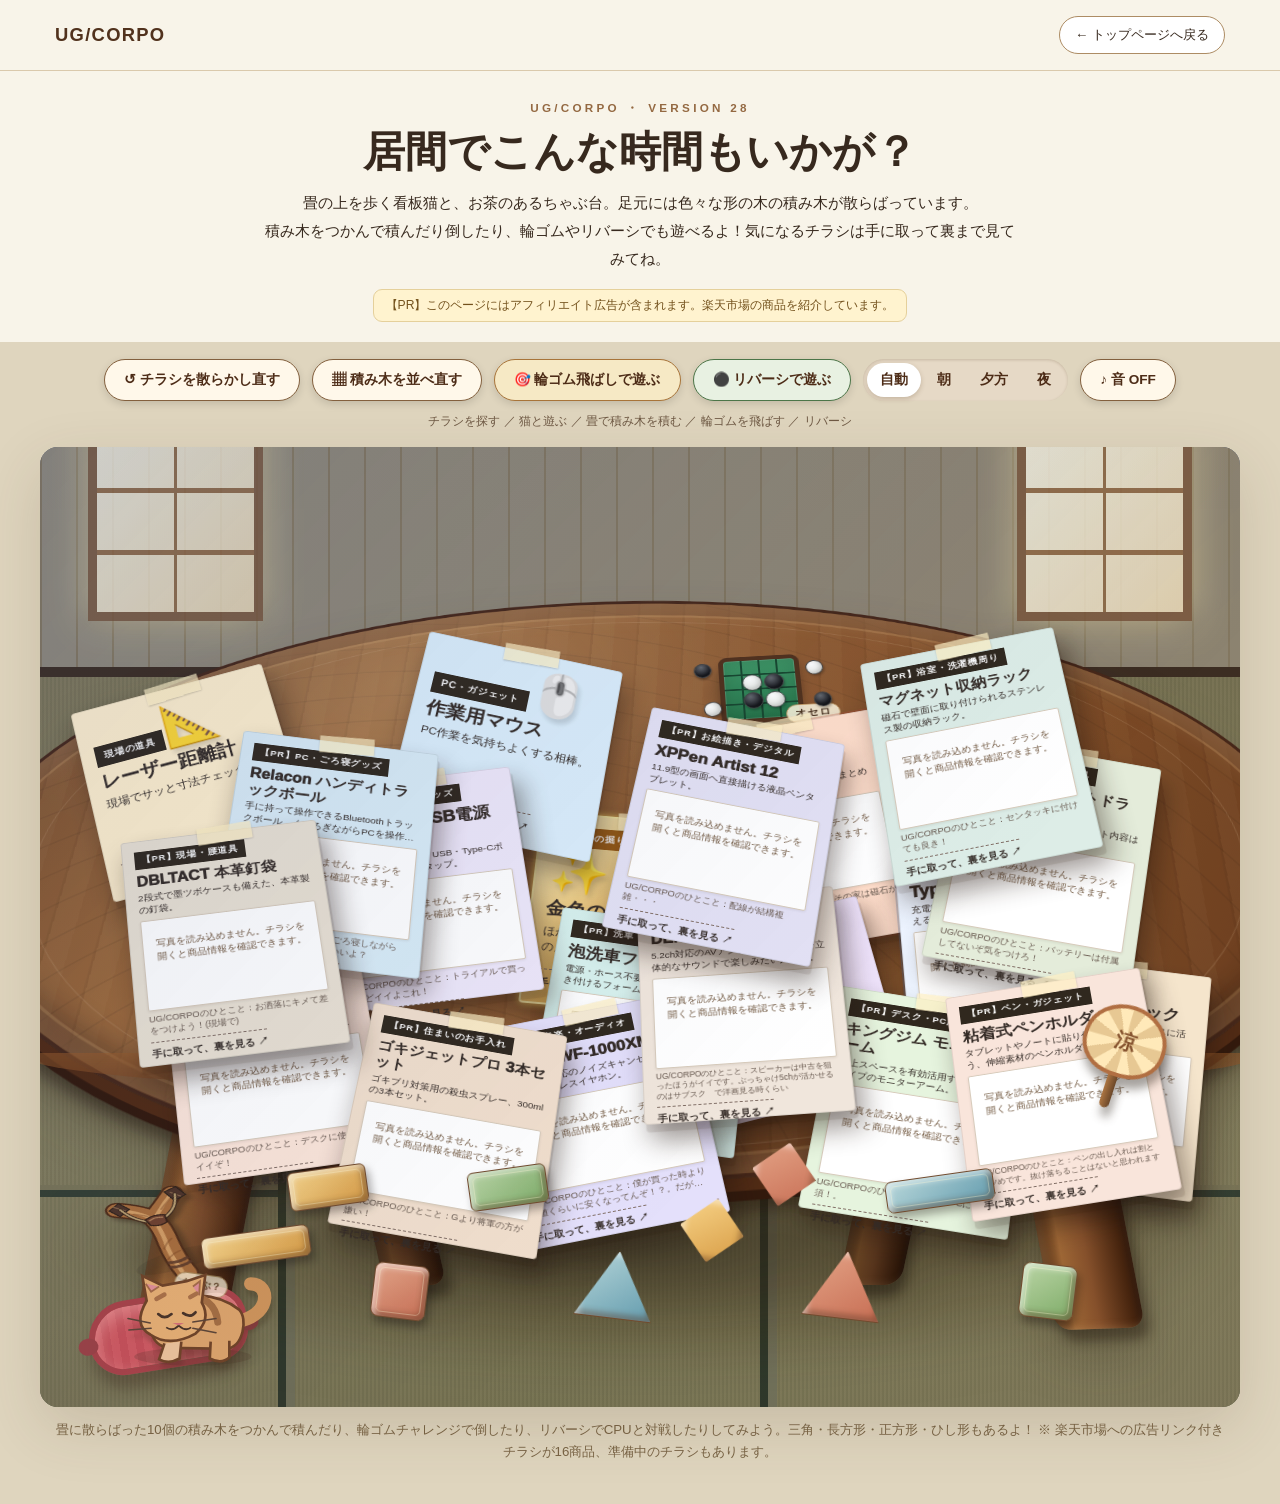
==== commit 725732d7: "Update affiliate.html" ====
--- a/affiliate.html
+++ b/affiliate.html
@@ -4,7 +4,7 @@
 <meta charset="utf-8">
 <meta name="viewport" content="width=device-width,initial-scale=1">
 <meta name="description" content="UG/CORPOのおすすめ道具を、和室のちゃぶ台に散らかったチラシから探すアフィリエイトコーナー。">
-<title>居間でこんな時間もいかが？｜UG/CORPO【アフィリエイト・Version 24】</title>
+<title>居間でこんな時間もいかが？｜UG/CORPO【アフィリエイト・Version 28】</title>
 <style>
 :root{font-family:"Yu Gothic","Hiragino Kaku Gothic ProN",Meiryo,sans-serif;color:#37291e;color-scheme:light}
 *{box-sizing:border-box}
@@ -480,6 +480,95 @@
 .rubber-launcher:active{cursor:grabbing}
 .rubber-launcher:focus-visible{outline:3px dashed #ffc857;outline-offset:0}
 @media(max-width:760px){.rubber-launcher{width:80px;height:84px}.rubber-hud{margin:0 8px 10px;padding:11px}.rubber-hud-head{gap:6px}.rubber-hud-head strong{width:100%}.rubber-hud-head span{font-size:.75rem;padding:5px 7px}.rubber-hud p{font-size:.76rem}.rubber-mini-score{left:2%;top:91%;font-size:.72rem}}
+
+/* Version 28：畳に転がっている木のパチンコ。クリックで輪ゴムチャレンジへ */
+.slingshot-toy{position:absolute;z-index:6;left:4.2%;top:74.2%;width:154px;height:148px;background:transparent;border:0;padding:0;cursor:pointer;touch-action:manipulation;-webkit-tap-highlight-color:transparent}
+.slingshot-toy::before{content:"";position:absolute;left:24px;top:44px;width:118px;height:83px;transform:rotate(-26deg);border-radius:50%;background:radial-gradient(ellipse,#3e301e44 0%,#3e301e20 48%,transparent 73%);filter:blur(8px);pointer-events:none}
+.slingshot-toy .sling-art{display:block;width:100%;height:100%;overflow:visible;transform:perspective(800px) rotateX(47deg) rotate(-23deg);transform-origin:50% 55%;filter:drop-shadow(4px 7px 3px #33231480);transition:transform .2s ease,filter .2s ease;pointer-events:none}
+.slingshot-toy:hover .sling-art,.slingshot-toy:focus-visible .sling-art{transform:perspective(800px) rotateX(44deg) rotate(-17deg) translateY(-4px);filter:drop-shadow(5px 10px 5px #33231499)}
+.slingshot-toy:focus-visible{outline:3px solid #ffe3a2;outline-offset:1px;border-radius:25px}
+.slingshot-toy .sling-tag{position:absolute;left:84px;bottom:11px;white-space:nowrap;font-size:.62rem;font-weight:850;color:#604528;background:#fff7dfdb;border:1px solid #a88c5c;border-radius:13px;padding:3px 6px;transform:rotate(8deg);opacity:.83;pointer-events:none}
+.scene.rubber-active .slingshot-toy{opacity:0;pointer-events:none}
+.scene.reversi-active .slingshot-toy{opacity:.4;pointer-events:none}
+@media(max-width:760px){.slingshot-toy{left:5.2%;top:80.2%;width:108px;height:108px}.slingshot-toy::before{left:15px;top:33px;width:90px;height:64px}.slingshot-toy .sling-tag{font-size:.5rem;left:57px;bottom:6px;padding:2px 4px}}
+
+/* Version 26: ちゃぶ台リバーシ。全てローカルで動作、広告とは独立 */
+.toolbar #reversiMode{background:#e8f1e2;border-color:#4c7548}
+.toolbar #reversiMode[aria-pressed="true"]{background:#366040;color:#fff;border-color:#234830}
+.scene.reversi-active .paper-layer{opacity:.13;filter:grayscale(.45);pointer-events:none!important;transition:opacity .25s}
+.scene.reversi-active .flyer,.scene.reversi-active .wood-block{pointer-events:none!important}
+.scene.reversi-active .block-layer{opacity:.35;transition:opacity .25s}
+.scene.reversi-active .tea-action,.scene.reversi-active .uchiwa{pointer-events:none}
+.scene.reversi-active .reversi-launchpad{opacity:0;pointer-events:none;transform:translate(-50%,-50%) perspective(1400px) rotateX(36deg) rotate(-4deg) scale(.94)}
+.reversi-launchpad{position:absolute;z-index:7;left:58.5%;top:24.4%;width:170px;height:126px;border:0;background:transparent;padding:0;cursor:pointer;transform:translate(-50%,-50%) perspective(1400px) rotateX(36deg) rotate(-4deg);transform-origin:center center;transition:transform .18s ease,opacity .18s ease,filter .18s ease}
+.reversi-launchpad::before{content:"";position:absolute;left:30px;top:25px;width:104px;height:74px;border-radius:50%;background:radial-gradient(ellipse at center,#00000030 0%,#00000018 42%,#00000008 68%,transparent 72%);filter:blur(2px);pointer-events:none}
+.reversi-launchpad:hover{transform:translate(-50%,-50%) perspective(1400px) rotateX(36deg) rotate(-2deg) scale(1.03);filter:brightness(1.03)}
+.reversi-launchpad:focus-visible{outline:3px solid #ffe27d;outline-offset:2px}
+.reversi-launchpad .board{position:absolute;left:48px;top:18px;width:82px;height:82px;border:5px solid #51311c;border-radius:9px;background:linear-gradient(#3f9866,#267649);box-shadow:0 4px 0 #392718,0 9px 10px #1f12094d,inset 0 0 0 1px #ffffff24,inset 0 0 18px #00000022}
+.reversi-launchpad .board::before,.reversi-launchpad .board::after{content:"";position:absolute;inset:0;border-radius:4px;pointer-events:none}
+.reversi-launchpad .board::before{background:linear-gradient(90deg,transparent 24%,#17472e 24% 26%,transparent 26% 49%,#17472e 49% 51%,transparent 51% 74%,#17472e 74% 76%,transparent 76%),linear-gradient(transparent 24%,#17472e 24% 26%,transparent 26% 49%,#17472e 49% 51%,transparent 51% 74%,#17472e 74% 76%,transparent 76%)}
+.reversi-launchpad .disc,.reversi-launchpad .loose-disc{position:absolute;border-radius:50%;box-shadow:inset -2px -2px 4px #0004,1px 2px 3px #0005;pointer-events:none}
+.reversi-launchpad .disc{width:20px;height:20px;border:1px solid #444}
+.reversi-launchpad .loose-disc{width:18px;height:18px;border:1px solid #444;z-index:2}
+.reversi-launchpad .black{background:radial-gradient(circle at 34% 25%,#65696f,#1a1b1f 66%,#111)}
+.reversi-launchpad .white{background:radial-gradient(circle at 35% 25%,#fff,#e9ebe6 72%,#c6c8c2);box-shadow:inset -2px -2px 4px #7774,1px 2px 3px #0004}
+.reversi-launchpad .disc.d1{left:18px;top:18px}.reversi-launchpad .disc.d2{left:40px;top:18px}.reversi-launchpad .disc.d3{left:18px;top:40px}.reversi-launchpad .disc.d4{left:40px;top:40px}
+.reversi-launchpad .loose-disc.l1{left:23px;top:24px;transform:rotate(14deg)}
+.reversi-launchpad .loose-disc.l2{left:136px;top:27px;transform:rotate(-8deg)}
+.reversi-launchpad .loose-disc.l3{left:141px;top:67px;transform:rotate(5deg)}
+.reversi-launchpad .loose-disc.l4{left:31px;top:72px;transform:rotate(-18deg)}
+.reversi-launchpad .loose-disc.l5{left:62px;top:101px;transform:rotate(10deg)}
+.reversi-launchpad .label{position:absolute;right:4px;top:81px;font-size:.67rem;font-weight:900;letter-spacing:.08em;color:#4b3420;background:#fff7dfde;border:1px solid #c7a06b;border-radius:999px;padding:3px 8px;white-space:nowrap;box-shadow:0 2px 4px #00000017;pointer-events:none}
+@media(max-width:760px){.reversi-launchpad{left:60%;top:26%;width:118px;height:92px;transform:translate(-50%,-50%) perspective(1050px) rotateX(38deg) rotate(-3deg)}.reversi-launchpad:hover{transform:translate(-50%,-50%) perspective(1050px) rotateX(38deg) rotate(-2deg) scale(1.03)}.scene.reversi-active .reversi-launchpad{transform:translate(-50%,-50%) perspective(1050px) rotateX(38deg) rotate(-3deg) scale(.94)}.reversi-launchpad::before{left:22px;top:21px;width:75px;height:54px}.reversi-launchpad .board{left:31px;top:18px;width:54px;height:54px;border-width:4px}.reversi-launchpad .disc{width:14px;height:14px}.reversi-launchpad .loose-disc{width:13px;height:13px}.reversi-launchpad .disc.d1{left:12px;top:12px}.reversi-launchpad .disc.d2{left:28px;top:12px}.reversi-launchpad .disc.d3{left:12px;top:28px}.reversi-launchpad .disc.d4{left:28px;top:28px}.reversi-launchpad .loose-disc.l1{left:11px;top:17px}.reversi-launchpad .loose-disc.l2{left:87px;top:18px}.reversi-launchpad .loose-disc.l3{left:91px;top:49px}.reversi-launchpad .loose-disc.l4{left:19px;top:55px}.reversi-launchpad .loose-disc.l5{left:44px;top:72px}.reversi-launchpad .label{right:4px;top:61px;font-size:.58rem;padding:3px 6px}}
+
+.reversi-stage[hidden]{display:none!important}
+.reversi-stage{position:absolute;z-index:45;left:50%;top:23%;transform:translateX(-50%) rotate(-1deg);width:min(500px,91%);max-height:75%;overflow:auto;overscroll-behavior:contain;padding:12px 14px 14px;border:5px solid #6e4123;border-radius:15px;background:linear-gradient(125deg,#ecd4ab,#f8eacb 45%,#c59b6c);box-shadow:0 10px 0 #522e17,12px 27px 35px #241207a0,inset 0 2px 10px #fff9e46e;color:#322519;touch-action:pan-y}
+.reversi-stage h2{font-size:1.12rem;text-align:center;letter-spacing:.12em;margin:2px 0 9px;color:#4b3320}
+.reversi-scores{display:flex;align-items:center;justify-content:space-between;gap:8px;margin-bottom:8px;font-weight:850;font-size:.87rem}
+.reversi-scores .score{background:#fffaeda8;border-radius:8px;padding:6px 8px;display:flex;align-items:center;gap:6px;white-space:nowrap}
+.reversi-disc{display:inline-block;width:22px;height:22px;border-radius:50%;border:1px solid #555;box-shadow:inset -3px -3px 4px #0006,1px 1px 2px #0005;flex:none}
+.reversi-disc.black{background:radial-gradient(circle at 34% 25%,#62656a,#1c1d20 65%,#101115)}
+.reversi-disc.white{background:radial-gradient(circle at 30% 25%,#fff,#e8e9e5 70%,#c3c6bf);box-shadow:inset -2px -2px 4px #7776,1px 2px 2px #0005}
+.reversi-status{text-align:center;font-size:.83rem;margin:6px auto 9px;padding:6px;border-radius:6px;background:#fff5d7d9;color:#493721;font-weight:750;min-height:32px}
+.reversi-board{width:min(100%,365px);aspect-ratio:1;margin:auto;display:grid;grid-template-columns:repeat(8,minmax(0,1fr));border:6px solid #52321b;box-shadow:0 4px 9px #0005,inset 0 0 12px #0005;background:#163d2c}
+.reversi-cell{border:1px solid #17472e;background:#328453;padding:1px;min-width:0;min-height:0;display:flex;align-items:center;justify-content:center;border-radius:0;position:relative;touch-action:manipulation;cursor:default}
+.reversi-cell:nth-child(even){background:#318052}
+.reversi-cell:not(:disabled){cursor:pointer}
+.reversi-cell:not(:disabled):hover{background:#54a16d}
+.reversi-cell .reversi-disc{width:76%;height:76%;border-width:1px}
+.reversi-cell .legal-mark{width:19%;height:19%;background:#c6eabb99;border-radius:50%;box-shadow:0 0 4px #fff6}
+.reversi-cell.last{outline:2px solid #f4df78;outline-offset:-4px}
+.reversi-cell:focus-visible{outline:3px solid #ffe06c;outline-offset:-3px;z-index:2}
+.reversi-controls{display:flex;gap:6px;justify-content:center;flex-wrap:wrap;margin-top:10px}
+.reversi-controls button{border:1px solid #9a7444;border-radius:20px;padding:7px 11px;background:#fff9ec;color:#51371f;font-size:.78rem;font-weight:850}
+.reversi-controls button:disabled{opacity:.48;cursor:not-allowed}
+.reversi-tips{color:#644d37;text-align:center;margin:9px 0 0;font-size:.69rem;line-height:1.5}
+@media(max-width:760px){.reversi-stage{top:23%;width:min(400px,93%);padding:9px 9px 10px;border-width:4px;max-height:70%;transform:translateX(-50%) rotate(0)}.reversi-stage h2{font-size:1rem}.reversi-scores{font-size:.76rem}.reversi-scores .score{padding:4px 5px}.reversi-status{font-size:.74rem;margin:5px 0 7px}.reversi-disc{width:18px;height:18px}.reversi-controls button{padding:7px 9px;font-size:.73rem}}
+@media(prefers-reduced-motion:reduce){.scene.reversi-active .block-layer,.scene.reversi-active .paper-layer{transition:none}}
+
+\n/* Version 26 — ちゃぶ台・多人数＆多角形リバーシ */
+.reversi-stage{width:min(540px,94%);top:16%;max-height:82%;overflow:auto;transform:translateX(-50%) rotate(-.3deg)}
+.reversi-setup{display:grid;grid-template-columns:repeat(2,minmax(0,1fr));gap:6px 9px;margin:6px 0 9px}
+.reversi-setup label{display:flex;flex-direction:column;gap:3px;font-size:.72rem;font-weight:850;color:#604629}
+.reversi-setup select{min-width:0;max-width:100%;border:1px solid #b09570;background:#fffbf1;color:#403024;font-size:.78rem;font-weight:750;padding:7px 22px 7px 7px;border-radius:7px}
+.reversi-setup select:disabled{opacity:.5}
+.reversi-scores{flex-wrap:wrap;justify-content:center;gap:5px;margin:7px auto 6px}
+.reversi-scores .score{font-size:.74rem;padding:4px 6px;border:2px solid transparent}
+.reversi-scores .score.current{border-color:#a96c26;background:#fff4cf}
+.reversi-scores .reversi-disc{width:17px;height:17px}
+.reversi-board{width:min(100%,390px);border-radius:4px;overflow:hidden}
+.reversi-board.is-square{display:grid;position:relative}
+.reversi-board.is-hex{display:block;position:relative;border-radius:10px;background:radial-gradient(circle,#3e8865,#27543f)}
+.reversi-board.is-pentagon{background:transparent;clip-path:polygon(50% 0%,97.55% 34.55%,79.4% 90.45%,20.6% 90.45%,2.45% 34.55%)}
+.reversi-board.is-hex .reversi-cell{position:absolute;aspect-ratio:auto;clip-path:polygon(50% 0%,100% 25%,100% 75%,50% 100%,0% 75%,0% 25%);border:1px solid #20543a;transform:translate(-50%,-50%);border-radius:0}
+.reversi-board .reversi-cell.is-hole{visibility:hidden;pointer-events:none}
+.reversi-cell:disabled{opacity:1}
+.reversi-cell .reversi-disc{width:72%;height:72%;box-shadow:inset -2px -2px 4px #0005,1px 1px 2px #0004}
+.reversi-disc.blue{background:radial-gradient(circle at 32% 23%,#93d1ff,#306ba7 64%,#20467d);border-color:#224467}
+.reversi-disc.red{background:radial-gradient(circle at 32% 23%,#ffc0ad,#cb5c53 64%,#863d39);border-color:#85383c}
+.reversi-note{margin:6px auto;color:#66513a;font-size:.72rem;text-align:center}
+.reversi-cell .legal-mark{min-width:4px;min-height:4px}
+@media(max-width:760px){.reversi-stage{width:min(440px,96%);top:19%;max-height:76%;padding:9px;transform:translateX(-50%)}.reversi-setup{gap:5px}.reversi-setup label{font-size:.66rem}.reversi-setup select{font-size:.72rem;padding:6px 4px}.reversi-board{width:min(100%,340px)}.reversi-scores .score{font-size:.66rem;padding:3px 5px}.reversi-scores .reversi-disc{width:15px;height:15px}}
 </style>
 </head>
 <body>
@@ -488,15 +577,16 @@
  <a class="back" href="index.html">← トップページへ戻る</a>
 </header>
 <section class="intro">
- <div class="eyebrow">UG/CORPO ・ VERSION 24</div>
+ <div class="eyebrow">UG/CORPO ・ VERSION 28</div>
  <h1>居間でこんな時間もいかが？</h1>
- <p>畳の上を歩く看板猫と、お茶のあるちゃぶ台。足元には色々な形の木の積み木が散らばっています。<br>積み木をつかんで積んだり倒したり、輪ゴムで積み木倒しにも挑戦！気になるチラシは手に取って裏まで見てみてね。</p>
+ <p>畳の上を歩く看板猫と、お茶のあるちゃぶ台。足元には色々な形の木の積み木が散らばっています。<br>積み木をつかんで積んだり倒したり、輪ゴムやリバーシでも遊べるよ！気になるチラシは手に取って裏まで見てみてね。</p>
  <div class="notice">【PR】このページにはアフィリエイト広告が含まれます。楽天市場の商品を紹介しています。</div>
 </section>
 <div class="toolbar" aria-label="和室での遊び方">
   <button id="reset" type="button">↺ チラシを散らかし直す</button>
   <button id="resetBlocks" type="button">▦ 積み木を並べ直す</button>
   <button id="rubberMode" type="button" aria-pressed="false">🎯 輪ゴム飛ばしで遊ぶ</button>
+  <button id="reversiMode" type="button" aria-pressed="false">⚫ リバーシで遊ぶ</button>
   <div class="time-switch" role="group" aria-label="和室の時間帯">
     <button type="button" class="time-btn is-active" data-time="auto" aria-pressed="true">自動</button>
     <button type="button" class="time-btn" data-time="morning" aria-pressed="false">朝</button>
@@ -504,7 +594,7 @@
     <button type="button" class="time-btn" data-time="night" aria-pressed="false">夜</button>
   </div>
   <button id="soundToggle" type="button" aria-pressed="false">♪ 音 OFF</button>
-  <span>チラシを探す ／ 猫と遊ぶ ／ 畳で積み木を積む ／ 輪ゴムを飛ばす</span>
+  <span>チラシを探す ／ 猫と遊ぶ ／ 畳で積み木を積む ／ 輪ゴムを飛ばす ／ リバーシ</span>
 </div>
 <section class="rubber-hud" id="rubberHud" hidden aria-label="輪ゴム飛ばしチャレンジ" role="region">
   <div class="rubber-hud-head"><strong>🎯 本日の輪ゴムチャレンジ</strong><span id="rubberScore" aria-live="polite">0点</span><span id="rubberShots">残り3発</span><span id="rubberBest">今日のベスト：0点</span></div>
@@ -524,14 +614,67 @@
    <button class="tea-action" id="teaAction" type="button" aria-label="湯のみをクリックしてお茶を注ぐ" title="お茶を注ぐ 🍵"></button>
    <div class="table-note" id="teaNote">お茶をどうぞ 🍵</div>
    <div class="paper-layer" id="papers"></div>
+   <button type="button" class="reversi-launchpad" id="reversiLaunchpad" aria-label="ちゃぶ台の上のオセロ盤からリバーシを始める" title="オセロで遊ぶ">
+     <span class="loose-disc black l1" aria-hidden="true"></span>
+     <span class="loose-disc white l2" aria-hidden="true"></span>
+     <span class="loose-disc black l3" aria-hidden="true"></span>
+     <span class="loose-disc white l4" aria-hidden="true"></span>
+     <span class="loose-disc black l5" aria-hidden="true"></span>
+     <span class="board" aria-hidden="true">
+       <span class="disc white d1"></span><span class="disc black d2"></span><span class="disc black d3"></span><span class="disc white d4"></span>
+     </span>
+     <span class="label">オセロ</span>
+   </button>
  </div>
    <button type="button" class="uchiwa" id="fan" aria-label="うちわでチラシに風を送る" title="うちわでパタパタ">
       <span class="fan-top">涼</span><span class="fan-handle"></span>
    </button>
+ <button type="button" class="slingshot-toy" id="slingshotToy" aria-label="畳に置かれた木のパチンコ。クリックして輪ゴム飛ばしで遊ぶ" title="輪ゴム飛ばしで遊ぶ？">
+   <svg class="sling-art" viewBox="0 0 160 160" aria-hidden="true" focusable="false">
+     <!-- 畳の上の接地影 -->
+     <ellipse cx="80" cy="120" rx="48" ry="14" fill="#2a241b" opacity=".14"/>
+     <!-- 木の二股。濃い輪郭→木の色→木目ハイライトで厚みを表現 -->
+     <path d="M80 141 Q77 118 80 93 Q84 67 80 49 Q72 34 47 20 M80 49 Q99 33 117 16" fill="none" stroke="#4f2c17" stroke-width="26" stroke-linecap="round" stroke-linejoin="round"/>
+     <path d="M80 141 Q77 118 80 93 Q84 67 80 49 Q72 34 47 20 M80 49 Q99 33 117 16" fill="none" stroke="#a86d3b" stroke-width="21" stroke-linecap="round" stroke-linejoin="round"/>
+     <path d="M76 137 Q74 103 78 89 Q82 59 78 48 Q68 32 46 19 M84 47 Q101 29 118 15" fill="none" stroke="#d7a269" stroke-width="5" stroke-linecap="round" stroke-linejoin="round" opacity=".9"/>
+     <path d="M72 99 Q78 91 86 87 M69 116 Q77 109 87 108 M63 34 L75 43 M94 38 L111 24" fill="none" stroke="#794623" stroke-width="2.2" stroke-linecap="round" opacity=".42"/>
+     <!-- 枝の先端を包む革のバンド -->
+     <path d="M39 18 L53 10 L61 24 L47 32 Z M109 11 L125 7 L130 25 L114 30 Z" fill="#4d3328" stroke="#2b2019" stroke-width="1.5"/>
+     <path d="M45 13 L56 25 M115 14 L124 26" stroke="#b18a61" stroke-width="2" opacity=".55"/>
+     <!-- 輪ゴムは少し緩んで中央の革ポケットに付いている -->
+     <path d="M51 21 C55 33 59 42 72 52 M119 19 C113 36 108 44 92 53" stroke="#3d291b" stroke-width="5" fill="none" stroke-linecap="round"/>
+     <path d="M51 21 C55 33 59 42 72 52 M119 19 C113 36 108 44 92 53" stroke="#bba071" stroke-width="2.5" fill="none" stroke-linecap="round"/>
+     <path d="M71 48 Q82 42 94 48 L92 60 Q83 65 73 59 Z" fill="#6f412e" stroke="#382218" stroke-width="2"/>
+     <path d="M75 51 Q82 47 90 51" fill="none" stroke="#ad7d56" stroke-width="2" stroke-linecap="round"/>
+     <!-- 持ち手の巻き革 -->
+     <path d="M67 120 Q79 125 91 120 M66 127 Q78 132 92 127" fill="none" stroke="#5a3827" stroke-width="4" opacity=".85"/>
+   </svg>
+   <span class="sling-tag">あそぶ？</span>
+ </button>
  <div class="block-layer" id="blockLayer" aria-label="畳に置かれた三角や四角の積み木10個。つかんで動かせます"></div>
  <canvas class="rubber-canvas" id="rubberCanvas" aria-hidden="true"></canvas>
  <div class="rubber-mini-score" id="rubberMiniScore" hidden aria-hidden="true">🎯 0点 ／ 残り3発</div>
  <button type="button" class="rubber-launcher" id="rubberLauncher" hidden aria-label="輪ゴムを引っ張って離す。矢印キーで角度・強さ、スペースで発射" title="左下に引いて離す / 矢印キー + Spaceで発射"></button>
+ <section class="reversi-stage" id="reversiStage" hidden aria-label="ちゃぶ台・変わり種リバーシ" role="region">
+   <h2>⚫ ちゃぶ台・変わり種リバーシ ⚪</h2>
+   <div class="reversi-setup">
+    <label>人数<select id="revPlayers"><option value="2">2人</option><option value="3">3人</option><option value="4">4人</option></select></label>
+    <label>対戦方法<select id="revVsCPU"><option value="cpu">自分 vs CPU</option><option value="local">同じ端末で対戦</option></select></label>
+    <label>盤面の形<select id="revShape"><option value="square">四角形（標準）</option><option value="hex">六角形（六角マス）</option><option value="pentagon">五角形（実験）</option></select></label>
+    <label>盤の大きさ<select id="revSize"><option value="8">小（8×8相当）</option><option value="10">中（10×10相当）</option><option value="12">大（12×12相当）</option></select></label>
+    <label>CPUの難易度<select id="revDifficulty"><option value="easy">やさしい</option><option value="normal" selected>ふつう</option><option value="hard">つよい</option></select></label>
+   </div>
+   <div class="reversi-scores" id="revScores" aria-label="各色の石の数"></div>
+   <p class="reversi-status" id="revStatus" role="status" aria-live="polite">黒の番です</p>
+   <div class="reversi-board is-square" id="revBoard" aria-label="リバーシ盤。光るマスに石を置けます"></div>
+   <p class="reversi-note" id="revShapeNote">8方向に挟む。黒から順番に置こう！</p>
+   <div class="reversi-controls">
+    <button type="button" id="revRestart">↺ 最初から</button>
+    <button type="button" id="revUndo">↶ 1手戻す</button>
+    <button type="button" id="revClose">盤を片付ける</button>
+   </div>
+   <p class="reversi-tips">3〜4人戦：相手の石を自分の石で挟むと、間にある異なる色をまとめて自分の色に！置けなければ自動パス。五角形は独自の実験ルールです。ゲーム操作で広告は開きません。</p>
+ </section>
  <div class="zabuton" aria-hidden="true"></div>
  <button class="cat" id="cat" type="button" aria-label="歩いている看板猫をなでる" title="猫をなでる 🐾">
    <span class="cat-bubble" id="catBubble" aria-hidden="true">にゃ〜♪</span>
@@ -554,7 +697,7 @@
  <div class="ambient-light" aria-hidden="true"></div>
  <div class="scene-toast" id="sceneToast" role="status" aria-live="polite"></div>
 </div>
-<p class="room-foot">畳に散らばった10個の積み木をつかんで積んだり、輪ゴムチャレンジで倒したりしてみよう。三角・長方形・正方形・ひし形もあるよ！ ※ 楽天市場への広告リンク付きチラシが16商品、準備中のチラシもあります。</p>
+<p class="room-foot">畳に散らばった10個の積み木をつかんで積んだり、輪ゴムチャレンジで倒したり、リバーシでCPUと対戦したりしてみよう。三角・長方形・正方形・ひし形もあるよ！ ※ 楽天市場への広告リンク付きチラシが16商品、準備中のチラシもあります。</p>
 </main>
 <dialog id="detail" aria-label="チラシの商品紹介">
  <div class="paper-modal"><div class="paper-modal-inner">
@@ -1405,6 +1548,7 @@
  rubberStage();updateRubberSize();updateRubberHud();
 }
 function switchRubberMode(on){
+ if(on && rev.active)revSetMode(false);
  if(on===rubberGame.active)return;
  rubberGame.active=on;
  scene.classList.toggle('rubber-active',on);
@@ -1426,6 +1570,14 @@
  }
 }
 rubberModeButton.addEventListener('click',()=>switchRubberMode(!rubberGame.active));
+// 畳の木のパチンコから起動する。ゲーム中の広告リンクには触れない。
+const slingshotToy=document.getElementById('slingshotToy');
+slingshotToy.addEventListener('click',()=>{
+ if(rubberGame.active)return;
+ if(confirm('輪ゴム飛ばしで遊びますか？'))switchRubberMode(true);
+ else showToast('またあとで遊ぼう！ 🎯');
+});
+
 document.getElementById('rubberQuit').addEventListener('click',()=>switchRubberMode(false));
 document.getElementById('rubberAgain').addEventListener('click',()=>{
  if(!rubberGame.active)return;
@@ -1616,6 +1768,307 @@
  ctx.restore();
 }
 
+
+/* ========================================================
+   Version 26 — 多人数・四角/六角/五角リバーシ
+   2〜4人/CPU難易度3段階/可変盤面/パス/Undo
+   六角は六角マスの6方向。五角は矩形マスを五角形に切った実験ルール。
+   商品リンクやその他ゲームとは完全に独立。
+======================================================== */
+const revEls={
+ button:document.getElementById('reversiMode'),stage:document.getElementById('reversiStage'),
+ board:document.getElementById('revBoard'),scores:document.getElementById('revScores'),
+ status:document.getElementById('revStatus'),undo:document.getElementById('revUndo'),
+ players:document.getElementById('revPlayers'),vsCPU:document.getElementById('revVsCPU'),
+ shape:document.getElementById('revShape'),size:document.getElementById('revSize'),
+ difficulty:document.getElementById('revDifficulty'),note:document.getElementById('revShapeNote')};
+const revNames=['','黒','白','青','赤'];
+const revStyles=['','black','white','blue','red'];
+const revSquareDirs=[[-1,-1],[-1,0],[-1,1],[0,-1],[0,1],[1,-1],[1,0],[1,1]];
+const revHexDirs=[[1,0],[0,1],[-1,1],[-1,0],[0,-1],[1,-1]];
+const rev={active:false,started:false,board:[],cells:[],rays:[],index:new Map(),turn:1,
+ players:2,shape:'square',size:8,vsCPU:true,difficulty:'normal',over:false,
+ history:[],last:-1,thinking:false,timer:null,message:''};
+function revKey(a,b){return a+','+b;}
+function revInPoly(x,y){
+ let inside=false;const vertices=Array.from({length:5},(_,i)=>{
+  const a=-Math.PI/2+i*2*Math.PI/5;return [0.5+0.49*Math.cos(a),0.5+0.49*Math.sin(a)];
+ });
+ for(let i=0,j=4;i<5;j=i++){
+  const [xi,yi]=vertices[i],[xj,yj]=vertices[j];
+  if((yi>y)!==(yj>y)&&x<(xj-xi)*(y-yi)/(yj-yi)+xi)inside=!inside;
+ }
+ return inside;
+}
+function revConfigure(){
+ rev.players=Number(revEls.players.value);rev.shape=revEls.shape.value;
+ rev.size=Number(revEls.size.value);rev.vsCPU=revEls.vsCPU.value==='cpu';
+ rev.difficulty=revEls.difficulty.value;
+ revEls.difficulty.disabled=!rev.vsCPU;
+ revEls.note.textContent=rev.shape==='hex'?'六角マスの6方向に挟む。3人戦だと特に面白い！':
+  rev.shape==='pentagon'?'五角形に切り取った四角マスで8方向に挟む実験モード。対称性には偏りがあります。':
+  '普通の四角マスで8方向に挟む。人数が増えると一手で複数色を奪える！';
+}
+function revInit(){
+ clearTimeout(rev.timer);rev.thinking=false;revConfigure();
+ rev.cells=[];rev.index=new Map();rev.rays=[];
+ const n=rev.size;
+ if(rev.shape==='hex'){
+  const radius=n===8?3:n===10?4:5;rev.radius=radius;
+  for(let r=-radius;r<=radius;r++)for(let q=-radius;q<=radius;q++){
+   if(Math.max(Math.abs(q),Math.abs(r),Math.abs(q+r))>radius)continue;
+   const i=rev.cells.length;rev.cells.push({a:q,b:r,valid:true});rev.index.set(revKey(q,r),i);
+  }
+ }else{
+  rev.radius=0;
+  for(let r=0;r<n;r++)for(let c=0;c<n;c++){
+   const valid=rev.shape!=='pentagon'||revInPoly((c+.5)/n,(r+.5)/n);
+   const i=rev.cells.length;rev.cells.push({a:r,b:c,valid});if(valid)rev.index.set(revKey(r,c),i);
+  }
+ }
+ const dirs=rev.shape==='hex'?revHexDirs:revSquareDirs;
+ rev.rays=rev.cells.map((cell)=>dirs.map(([a,b])=>{
+  const ray=[];let x=cell.a+a,y=cell.b+b;
+  while(rev.index.has(revKey(x,y))){ray.push(rev.index.get(revKey(x,y)));x+=a;y+=b;}
+  return ray;
+ }));
+ rev.board=Array(rev.cells.length).fill(0);
+ function place(a,b,w){const i=rev.index.get(revKey(a,b));if(i!==undefined)rev.board[i]=w;}
+ if(rev.shape==='hex'){
+  if(rev.players===2){place(0,0,1);place(1,0,2);place(0,1,2);place(1,1,1);}
+  else{
+   const seeds3=[[-2,0,2],[-1,-1,3],[-1,0,1],[0,-1,2],[0,1,1],[0,2,3],[1,0,3],[1,1,2],[2,0,1]];
+   const seeds4=[[-2,0,3],[-2,1,1],[-1,-1,2],[-1,1,4],[-1,2,3],[0,-2,4],[0,-1,2],[0,1,1],[0,2,2],[1,-2,1],[1,-1,3],[1,0,4]];
+   for(const [a,b,w] of (rev.players===3?seeds3:seeds4))place(a,b,w);
+  }
+ }else if(rev.players===2){
+  const c=n/2;place(c-1,c-1,2);place(c,c,2);place(c-1,c,1);place(c,c-1,1);
+ }else{
+  const k=rev.players,offset=Math.floor((n-k)/2);
+  for(let r=0;r<k;r++)for(let c=0;c<k;c++)place(r+offset,c+offset,(r+c)%k+1);
+ }
+ rev.turn=1;rev.last=-1;rev.over=false;rev.history=[];rev.message='黒の番です。光るマスに置いてね！';rev.started=true;
+ revResolve();revRender();revQueueCPU();
+}
+function revFlips(board,pos,who){
+ if(board[pos]!==0||!rev.cells[pos]?.valid)return [];
+ const result=[];
+ for(const ray of rev.rays[pos]){
+  const line=[];
+  for(const j of ray){
+   const v=board[j];if(v===0)break;
+   if(v===who){if(line.length)result.push(...line);break;}
+   line.push(j);
+  }
+ }
+ return result;
+}
+function revMoves(board,who){
+ const legal=[];
+ for(let i=0;i<board.length;i++)if(!board[i]&&rev.cells[i].valid&&revFlips(board,i,who).length)legal.push(i);
+ return legal;
+}
+function revApplyBoard(board,pos,who){
+ const next=board.slice();const flips=revFlips(board,pos,who);
+ if(!flips.length)return null;
+ next[pos]=who;for(const j of flips)next[j]=who;return next;
+}
+function revCounts(board=rev.board){
+ const arr=Array(rev.players+1).fill(0);for(const v of board)if(v>0&&v<=rev.players)arr[v]++;return arr;
+}
+function revResolve(){
+ if(rev.over)return;
+ const skips=[];
+ for(let t=0;t<rev.players;t++){
+  if(revMoves(rev.board,rev.turn).length){
+   rev.message=(skips.length?skips.join('・')+'は置けないのでパス！　':'')+revNames[rev.turn]+(rev.vsCPU&&rev.turn!==1?'（CPU）':'')+'の番です';return;
+  }
+  skips.push(revNames[rev.turn]);rev.turn=rev.turn%rev.players+1;
+ }
+ rev.over=true;const counts=revCounts(),best=Math.max(...counts.slice(1));
+ const wins=counts.map((n,i)=>n===best&&i>0?revNames[i]:null).filter(Boolean);
+ rev.message=wins.length>1?'引き分け！ '+wins.join('と')+'が'+best+'枚':wins[0]+'の勝ち！ '+best+'枚';
+}
+function revRender(){
+ if(!rev.started)return;
+ const counts=revCounts();revEls.scores.replaceChildren();
+ for(let w=1;w<=rev.players;w++){
+  const el=document.createElement('span');el.className='score'+(!rev.over&&rev.turn===w?' current':'');
+  const disc=document.createElement('span');disc.className='reversi-disc '+revStyles[w];disc.setAttribute('aria-hidden','true');
+  el.append(disc,document.createTextNode(revNames[w]+' '+counts[w]+'枚'+(rev.vsCPU&&w>1?' CPU':'')));revEls.scores.append(el);
+ }
+ const legal=!rev.over&&!rev.thinking&&(!rev.vsCPU||rev.turn===1)?new Set(revMoves(rev.board,rev.turn)):new Set();
+ revEls.board.replaceChildren();revEls.board.className='reversi-board is-'+rev.shape;
+ const n=rev.size;const radius=rev.radius;
+ if(rev.shape!=='hex')revEls.board.style.gridTemplateColumns='repeat('+n+',minmax(0,1fr))';
+ else revEls.board.style.gridTemplateColumns='';
+ revEls.board.setAttribute('aria-label',rev.shape==='hex'?'六角マスのリバーシ盤。6方向で挟みます':'リバーシ盤 '+n+'×'+n+'。8方向で挟みます');
+ const frag=document.createDocumentFragment();
+ for(let i=0;i<rev.cells.length;i++){
+  const cell=rev.cells[i];const b=document.createElement('button');b.type='button';b.className='reversi-cell';
+  if(!cell.valid){b.classList.add('is-hole');b.disabled=true;frag.append(b);continue;}
+  const v=rev.board[i],can=legal.has(i);b.disabled=!can||!rev.active;
+  if(i===rev.last)b.classList.add('last');
+  b.setAttribute('aria-label',rev.shape==='hex'?('六角マス '+cell.a+','+cell.b+'：'+(v?revNames[v]+'石':can?'置ける':'空き')):
+   ((cell.a+1)+'行'+(cell.b+1)+'列：'+(v?revNames[v]+'石':can?'置ける':'空き')));
+  if(v){const disc=document.createElement('span');disc.className='reversi-disc '+revStyles[v];disc.setAttribute('aria-hidden','true');b.append(disc);}
+  else if(can){const mark=document.createElement('span');mark.className='legal-mark';mark.setAttribute('aria-hidden','true');b.append(mark);}
+  if(can)b.addEventListener('click',()=>revPlay(i));
+  if(rev.shape==='hex'){
+   const q=cell.a,r=cell.b;
+   b.style.width=(100/(2*radius+1))+'%';b.style.height=(200/(3*radius+2))+'%';
+   b.style.left=((q+r/2+radius+.5)/(2*radius+1)*100)+'%';
+   b.style.top=((1.5*r+1.5*radius+1)/(3*radius+2)*100)+'%';
+  }
+  frag.append(b);
+ }
+ revEls.board.append(frag);revEls.status.textContent=rev.message;
+ revEls.undo.disabled=!rev.history.length;
+}
+function revPlay(pos){
+ if(rev.over||rev.thinking||!rev.active||rev.vsCPU&&rev.turn!==1)return;
+ revCommit(pos);revQueueCPU();
+}
+function revCommit(pos){
+ const next=revApplyBoard(rev.board,pos,rev.turn);if(!next)return false;
+ rev.history.push({board:rev.board.slice(),turn:rev.turn,last:rev.last,message:rev.message,over:rev.over});
+ rev.board=next;rev.last=pos;rev.turn=rev.turn%rev.players+1;
+ revResolve();revRender();return true;
+}
+function revIsCorner(i){
+ const c=rev.cells[i],n=rev.size;
+ if(rev.shape==='square')return (c.a===0||c.a===n-1)&&(c.b===0||c.b===n-1);
+ if(rev.shape==='hex')return Math.max(Math.abs(c.a),Math.abs(c.b),Math.abs(c.a+c.b))===rev.radius&&
+  ([c.a,c.b,c.a+c.b].filter(v=>Math.abs(v)===rev.radius).length>=2);
+ // Five extreme vertex squares
+ const x=(c.b+.5)/n,y=(c.a+.5)/n;
+ return Array.from({length:5},(_,k)=>{const a=-Math.PI/2+k*2*Math.PI/5;
+  return (x-(.5+.4*Math.cos(a)))**2+(y-(.5+.4*Math.sin(a)))**2;
+ }).some(d=>d<.023);
+}
+function revEdgeWeight(pos){
+ const cell=rev.cells[pos],n=rev.size;
+ if(revIsCorner(pos))return 75;
+ if(rev.shape==='square'){
+  const r=cell.a,c=cell.b;
+  const nearCorner=(Math.min(r,n-1-r)<=1&&Math.min(c,n-1-c)<=1);
+  if(nearCorner)return -24;
+  if(r===0||c===0||r===n-1||c===n-1)return 13;
+  return 0;
+ }
+ const count=rev.rays[pos].filter(r=>r.length>0).length;
+ return count<(rev.shape==='hex'?6:8)?9:0;
+}
+function revEval(board,who){
+ const counts=revCounts(board),my=counts[who];let others=0;
+ for(let w=1;w<=rev.players;w++)if(w!==who)others+=counts[w];
+ const total=board.reduce((n,v)=>n+(v!==0),0),end=total>=rev.cells.filter(c=>c.valid).length*.8;
+ let value=(my-others/Math.max(1,rev.players-1))*(end?5:.7);
+ for(let i=0;i<board.length;i++)if(board[i]){
+  const weight=revEdgeWeight(i);value+=weight*(board[i]===who?1:-.55);
+ }
+ const mobility=revMoves(board,who).length;
+ value+=mobility*2.1;
+ return value;
+}
+function revQuick(board,pos,who){
+ const flips=revFlips(board,pos,who);
+ return revEdgeWeight(pos)+flips.length*(rev.difficulty==='hard'?.9:1.6);
+}
+function revChooseCPU(){
+ const who=rev.turn,legal=revMoves(rev.board,who);
+ if(!legal.length)return null;
+ if(rev.difficulty==='easy')return legal[Math.floor(Math.random()*legal.length)];
+ let best=-Infinity,winners=[];
+ const depth=rev.difficulty==='hard'?2:1;
+ const scored=legal.map(pos=>({pos,score:revQuick(rev.board,pos,who)}));
+ scored.sort((a,b)=>b.score-a.score);
+ for(const {pos,score} of (depth>1?scored.slice(0,14):scored)){
+  const after=revApplyBoard(rev.board,pos,who);let value=score*1.1+revEval(after,who)*.48;
+  if(depth>1){
+   let current=who%rev.players+1,replyMoves=[];
+   for(let skip=0;skip<rev.players;skip++){
+    replyMoves=revMoves(after,current);if(replyMoves.length)break;
+    current=current%rev.players+1;
+   }
+   if(replyMoves.length){
+    let worst=Infinity;
+    for(const reply of replyMoves){
+     const next=revApplyBoard(after,reply,current);
+     worst=Math.min(worst,revEval(next,who));
+    }
+    value+=worst*.75;
+   }
+  }
+  if(value>best+.01){best=value;winners=[pos];}
+  else if(Math.abs(value-best)<.01)winners.push(pos);
+ }
+ return winners[Math.floor(Math.random()*winners.length)]??legal[0];
+}
+function revQueueCPU(){
+ clearTimeout(rev.timer);rev.thinking=false;
+ if(!rev.active||rev.over||!rev.vsCPU||rev.turn===1)return;
+ rev.thinking=true;rev.message=revNames[rev.turn]+'のCPUが考え中…';revRender();
+ rev.timer=setTimeout(()=>{
+  rev.thinking=false;
+  if(!rev.active||rev.over||!rev.vsCPU||rev.turn===1)return;
+  const choice=revChooseCPU();if(choice!==null&&choice!==undefined)revCommit(choice);
+  revQueueCPU();
+ },rev.difficulty==='hard'?340:260);
+}
+function revUndo(){
+ clearTimeout(rev.timer);rev.thinking=false;
+ if(!rev.history.length)return;
+ let snapshot;
+ if(rev.vsCPU){
+  do{snapshot=rev.history.pop();}while(rev.history.length&&snapshot.turn!==1);
+ }else snapshot=rev.history.pop();
+ rev.board=snapshot.board.slice();rev.turn=snapshot.turn;rev.last=snapshot.last;
+ rev.over=snapshot.over;rev.message='一手戻したよ。'+revNames[rev.turn]+'の番です';
+ revRender();revQueueCPU();
+}
+function revSetMode(on){
+ if(rev.active===on)return;
+ if(on){
+  if(rubberGame.active)switchRubberMode(false);
+  if(dialog.open)dialog.close();
+  if(!rev.started)revInit();
+ }
+ rev.active=on;scene.classList.toggle('reversi-active',on);
+ revEls.stage.hidden=!on;revEls.button.setAttribute('aria-pressed',String(on));
+ revEls.button.textContent=on?'⚫ リバーシ対戦中':'⚫ リバーシで遊ぶ';
+ if(!on){clearTimeout(rev.timer);rev.thinking=false;}
+ else{revRender();revQueueCPU();revEls.stage.scrollIntoView({behavior:'smooth',block:'center'});}
+}
+revEls.button.addEventListener('click',()=>revSetMode(!rev.active));
+revEls.launchpad=document.getElementById('reversiLaunchpad');
+if(revEls.launchpad){
+ revEls.launchpad.addEventListener('click',()=>{
+  if(rev.active){
+   showToast('いまオセロで遊んでるよ！');
+   revEls.stage.scrollIntoView({behavior:'smooth',block:'center'});
+   return;
+  }
+  if(confirm('オセロで遊びますか？')){
+   revSetMode(true);
+  }else{
+   showToast('またあとで遊ぼう ⚫⚪');
+  }
+ });
+}
+document.getElementById('revClose').addEventListener('click',()=>revSetMode(false));
+document.getElementById('revRestart').addEventListener('click',()=>revInit());
+revEls.undo.addEventListener('click',revUndo);
+// Rule changes restart the match, so no unexpected in-progress changes.
+for(const el of [revEls.players,revEls.vsCPU,revEls.shape,revEls.size,revEls.difficulty]){
+ el.addEventListener('change',()=>{
+  if(el===revEls.players){revEls.size.value=revEls.players.value==='2'?'8':revEls.players.value==='3'?'10':'12';}
+  if(el===revEls.shape&&el.value==='hex')revEls.size.value='10';
+  revInit();
+ });
+}
+// No board click opens an advertisement. No login/network required.
+
 </script>
 </body>
 </html>
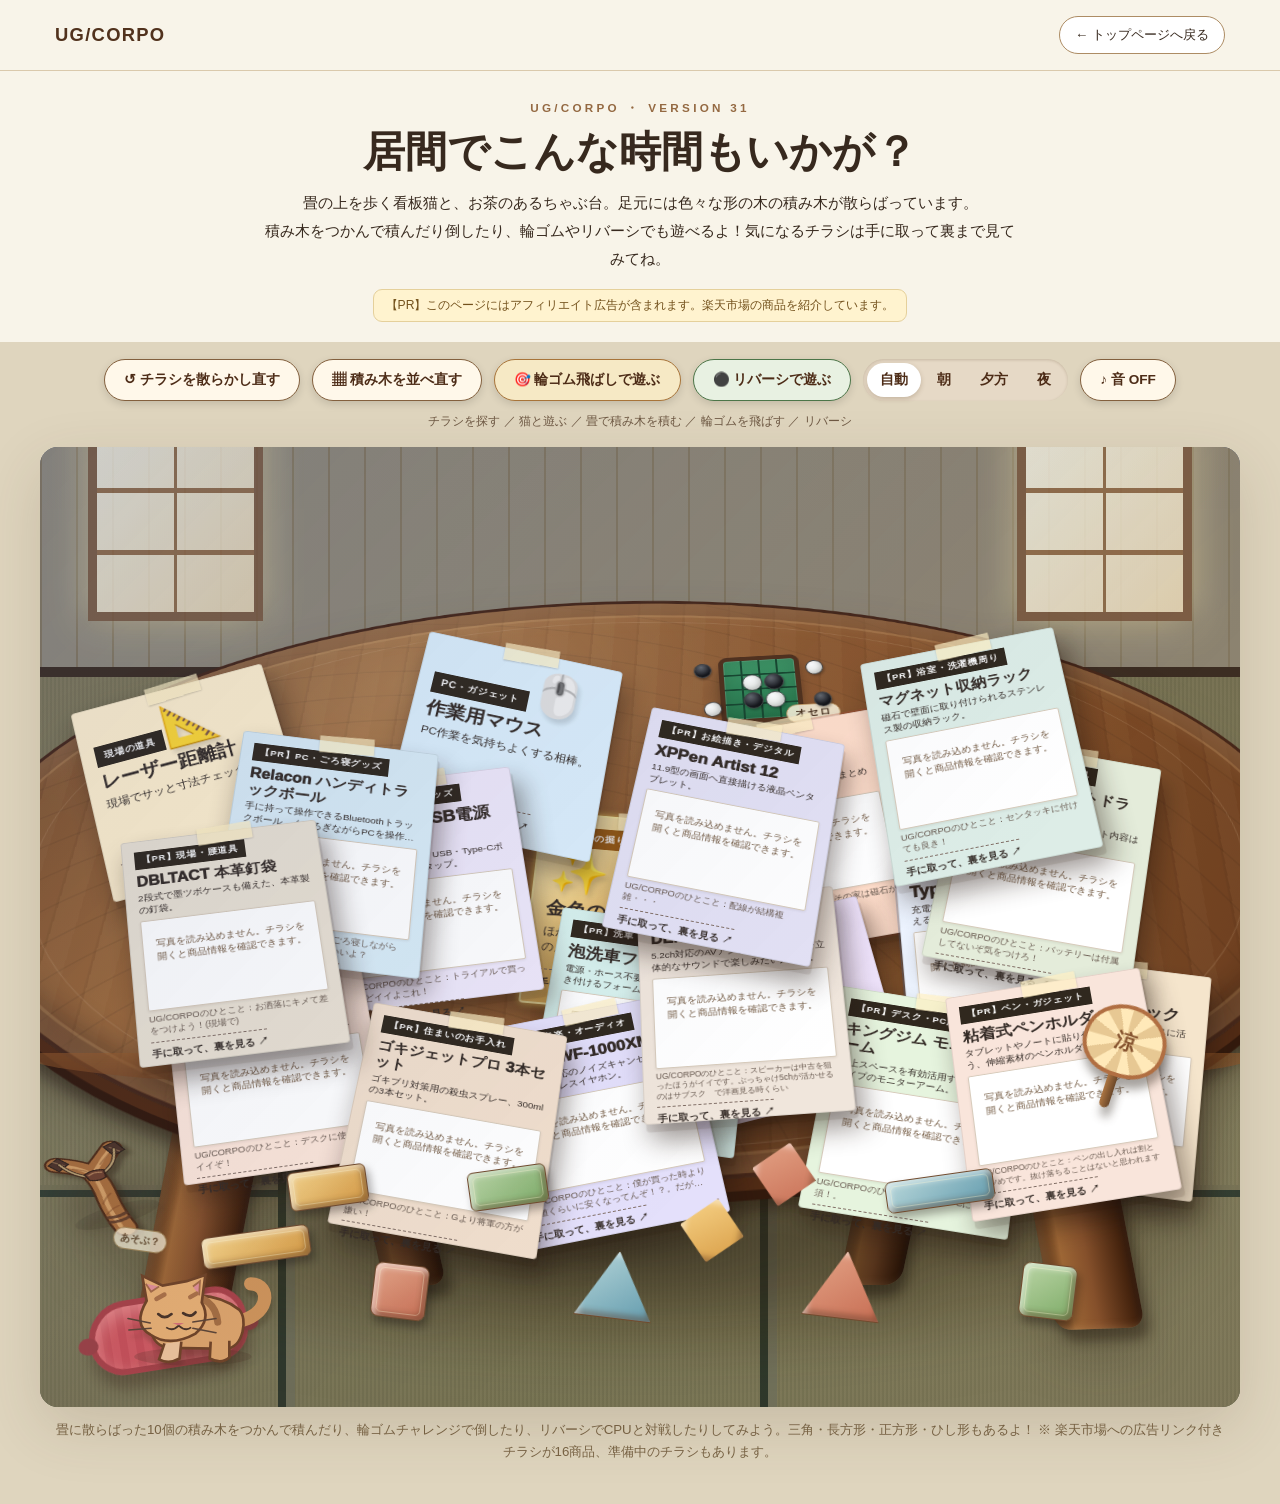
==== commit dcf66a4b: "Update affiliate.html" ====
--- a/affiliate.html
+++ b/affiliate.html
@@ -4,7 +4,7 @@
 <meta charset="utf-8">
 <meta name="viewport" content="width=device-width,initial-scale=1">
 <meta name="description" content="UG/CORPOのおすすめ道具を、和室のちゃぶ台に散らかったチラシから探すアフィリエイトコーナー。">
-<title>居間でこんな時間もいかが？｜UG/CORPO【アフィリエイト・Version 28】</title>
+<title>居間でこんな時間もいかが？｜UG/CORPO【アフィリエイト・Version 31】</title>
 <style>
 :root{font-family:"Yu Gothic","Hiragino Kaku Gothic ProN",Meiryo,sans-serif;color:#37291e;color-scheme:light}
 *{box-sizing:border-box}
@@ -481,8 +481,8 @@
 .rubber-launcher:focus-visible{outline:3px dashed #ffc857;outline-offset:0}
 @media(max-width:760px){.rubber-launcher{width:80px;height:84px}.rubber-hud{margin:0 8px 10px;padding:11px}.rubber-hud-head{gap:6px}.rubber-hud-head strong{width:100%}.rubber-hud-head span{font-size:.75rem;padding:5px 7px}.rubber-hud p{font-size:.76rem}.rubber-mini-score{left:2%;top:91%;font-size:.72rem}}
 
-/* Version 28：畳に転がっている木のパチンコ。クリックで輪ゴムチャレンジへ */
-.slingshot-toy{position:absolute;z-index:6;left:4.2%;top:74.2%;width:154px;height:148px;background:transparent;border:0;padding:0;cursor:pointer;touch-action:manipulation;-webkit-tap-highlight-color:transparent}
+/* Version 31：左下の元位置のまま、チラシより下の描画レイヤーに配置 */
+.slingshot-toy{position:absolute;z-index:7;left:5.7%;top:71.8%;width:154px;height:148px;background:transparent;border:0;padding:0;cursor:pointer;touch-action:manipulation;-webkit-tap-highlight-color:transparent}
 .slingshot-toy::before{content:"";position:absolute;left:24px;top:44px;width:118px;height:83px;transform:rotate(-26deg);border-radius:50%;background:radial-gradient(ellipse,#3e301e44 0%,#3e301e20 48%,transparent 73%);filter:blur(8px);pointer-events:none}
 .slingshot-toy .sling-art{display:block;width:100%;height:100%;overflow:visible;transform:perspective(800px) rotateX(47deg) rotate(-23deg);transform-origin:50% 55%;filter:drop-shadow(4px 7px 3px #33231480);transition:transform .2s ease,filter .2s ease;pointer-events:none}
 .slingshot-toy:hover .sling-art,.slingshot-toy:focus-visible .sling-art{transform:perspective(800px) rotateX(44deg) rotate(-17deg) translateY(-4px);filter:drop-shadow(5px 10px 5px #33231499)}
@@ -490,7 +490,7 @@
 .slingshot-toy .sling-tag{position:absolute;left:84px;bottom:11px;white-space:nowrap;font-size:.62rem;font-weight:850;color:#604528;background:#fff7dfdb;border:1px solid #a88c5c;border-radius:13px;padding:3px 6px;transform:rotate(8deg);opacity:.83;pointer-events:none}
 .scene.rubber-active .slingshot-toy{opacity:0;pointer-events:none}
 .scene.reversi-active .slingshot-toy{opacity:.4;pointer-events:none}
-@media(max-width:760px){.slingshot-toy{left:5.2%;top:80.2%;width:108px;height:108px}.slingshot-toy::before{left:15px;top:33px;width:90px;height:64px}.slingshot-toy .sling-tag{font-size:.5rem;left:57px;bottom:6px;padding:2px 4px}}
+@media(max-width:760px){.slingshot-toy{left:16.2%;top:79.5%;width:108px;height:108px}.slingshot-toy::before{left:15px;top:33px;width:90px;height:64px}.slingshot-toy .sling-tag{font-size:.5rem;left:57px;bottom:6px;padding:2px 4px}}
 
 /* Version 26: ちゃぶ台リバーシ。全てローカルで動作、広告とは独立 */
 .toolbar #reversiMode{background:#e8f1e2;border-color:#4c7548}
@@ -577,7 +577,7 @@
  <a class="back" href="index.html">← トップページへ戻る</a>
 </header>
 <section class="intro">
- <div class="eyebrow">UG/CORPO ・ VERSION 28</div>
+ <div class="eyebrow">UG/CORPO ・ VERSION 31</div>
  <h1>居間でこんな時間もいかが？</h1>
  <p>畳の上を歩く看板猫と、お茶のあるちゃぶ台。足元には色々な形の木の積み木が散らばっています。<br>積み木をつかんで積んだり倒したり、輪ゴムやリバーシでも遊べるよ！気になるチラシは手に取って裏まで見てみてね。</p>
  <div class="notice">【PR】このページにはアフィリエイト広告が含まれます。楽天市場の商品を紹介しています。</div>
@@ -613,22 +613,7 @@
    <div class="teacup"><span class="steam steam-1"></span><span class="steam steam-2"></span><span class="steam steam-3"></span></div>
    <button class="tea-action" id="teaAction" type="button" aria-label="湯のみをクリックしてお茶を注ぐ" title="お茶を注ぐ 🍵"></button>
    <div class="table-note" id="teaNote">お茶をどうぞ 🍵</div>
-   <div class="paper-layer" id="papers"></div>
-   <button type="button" class="reversi-launchpad" id="reversiLaunchpad" aria-label="ちゃぶ台の上のオセロ盤からリバーシを始める" title="オセロで遊ぶ">
-     <span class="loose-disc black l1" aria-hidden="true"></span>
-     <span class="loose-disc white l2" aria-hidden="true"></span>
-     <span class="loose-disc black l3" aria-hidden="true"></span>
-     <span class="loose-disc white l4" aria-hidden="true"></span>
-     <span class="loose-disc black l5" aria-hidden="true"></span>
-     <span class="board" aria-hidden="true">
-       <span class="disc white d1"></span><span class="disc black d2"></span><span class="disc black d3"></span><span class="disc white d4"></span>
-     </span>
-     <span class="label">オセロ</span>
-   </button>
- </div>
-   <button type="button" class="uchiwa" id="fan" aria-label="うちわでチラシに風を送る" title="うちわでパタパタ">
-      <span class="fan-top">涼</span><span class="fan-handle"></span>
-   </button>
+   <!-- 畳のパチンコ。チラシの下に重なるように、同じ描画階層へ配置 -->
  <button type="button" class="slingshot-toy" id="slingshotToy" aria-label="畳に置かれた木のパチンコ。クリックして輪ゴム飛ばしで遊ぶ" title="輪ゴム飛ばしで遊ぶ？">
    <svg class="sling-art" viewBox="0 0 160 160" aria-hidden="true" focusable="false">
      <!-- 畳の上の接地影 -->
@@ -651,6 +636,23 @@
    </svg>
    <span class="sling-tag">あそぶ？</span>
  </button>
+   <div class="paper-layer" id="papers"></div>
+   <button type="button" class="reversi-launchpad" id="reversiLaunchpad" aria-label="ちゃぶ台の上のオセロ盤からリバーシを始める" title="オセロで遊ぶ">
+     <span class="loose-disc black l1" aria-hidden="true"></span>
+     <span class="loose-disc white l2" aria-hidden="true"></span>
+     <span class="loose-disc black l3" aria-hidden="true"></span>
+     <span class="loose-disc white l4" aria-hidden="true"></span>
+     <span class="loose-disc black l5" aria-hidden="true"></span>
+     <span class="board" aria-hidden="true">
+       <span class="disc white d1"></span><span class="disc black d2"></span><span class="disc black d3"></span><span class="disc white d4"></span>
+     </span>
+     <span class="label">オセロ</span>
+   </button>
+ </div>
+   <button type="button" class="uchiwa" id="fan" aria-label="うちわでチラシに風を送る" title="うちわでパタパタ">
+      <span class="fan-top">涼</span><span class="fan-handle"></span>
+   </button>
+
  <div class="block-layer" id="blockLayer" aria-label="畳に置かれた三角や四角の積み木10個。つかんで動かせます"></div>
  <canvas class="rubber-canvas" id="rubberCanvas" aria-hidden="true"></canvas>
  <div class="rubber-mini-score" id="rubberMiniScore" hidden aria-hidden="true">🎯 0点 ／ 残り3発</div>
